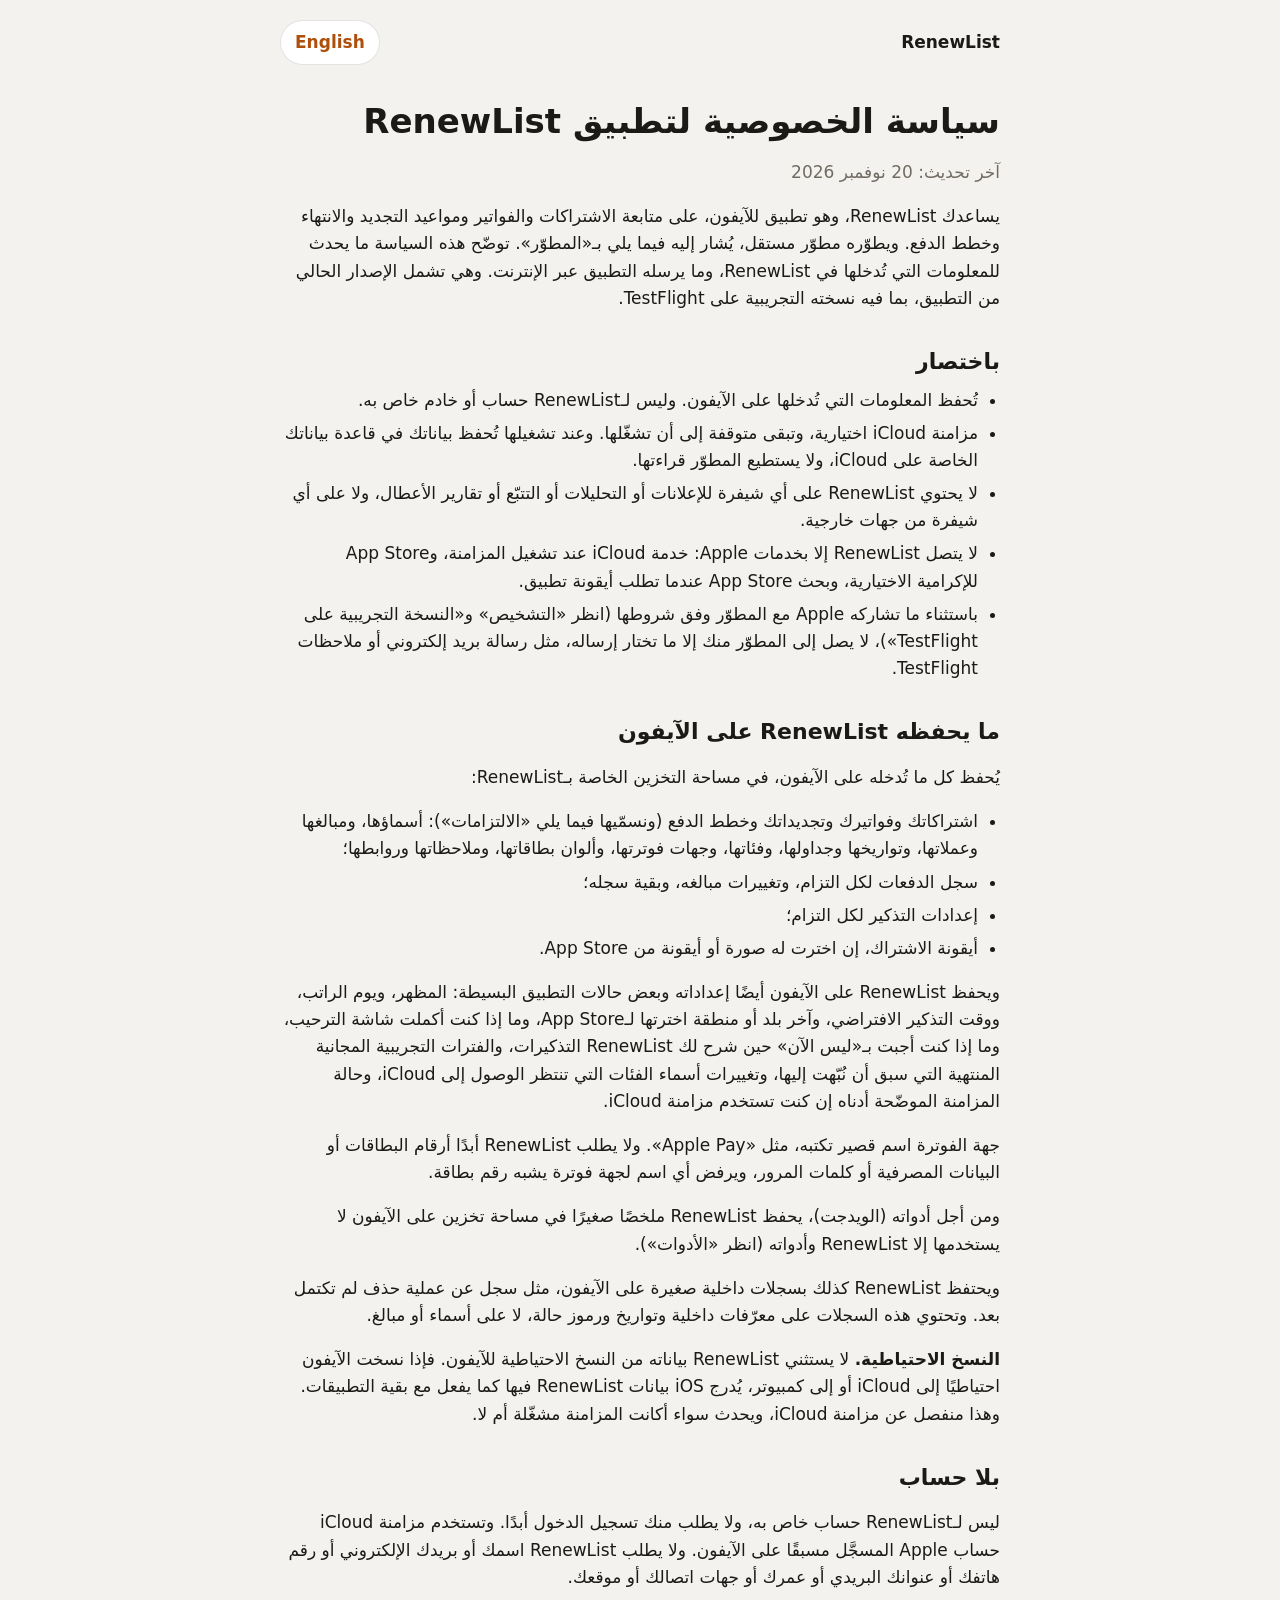
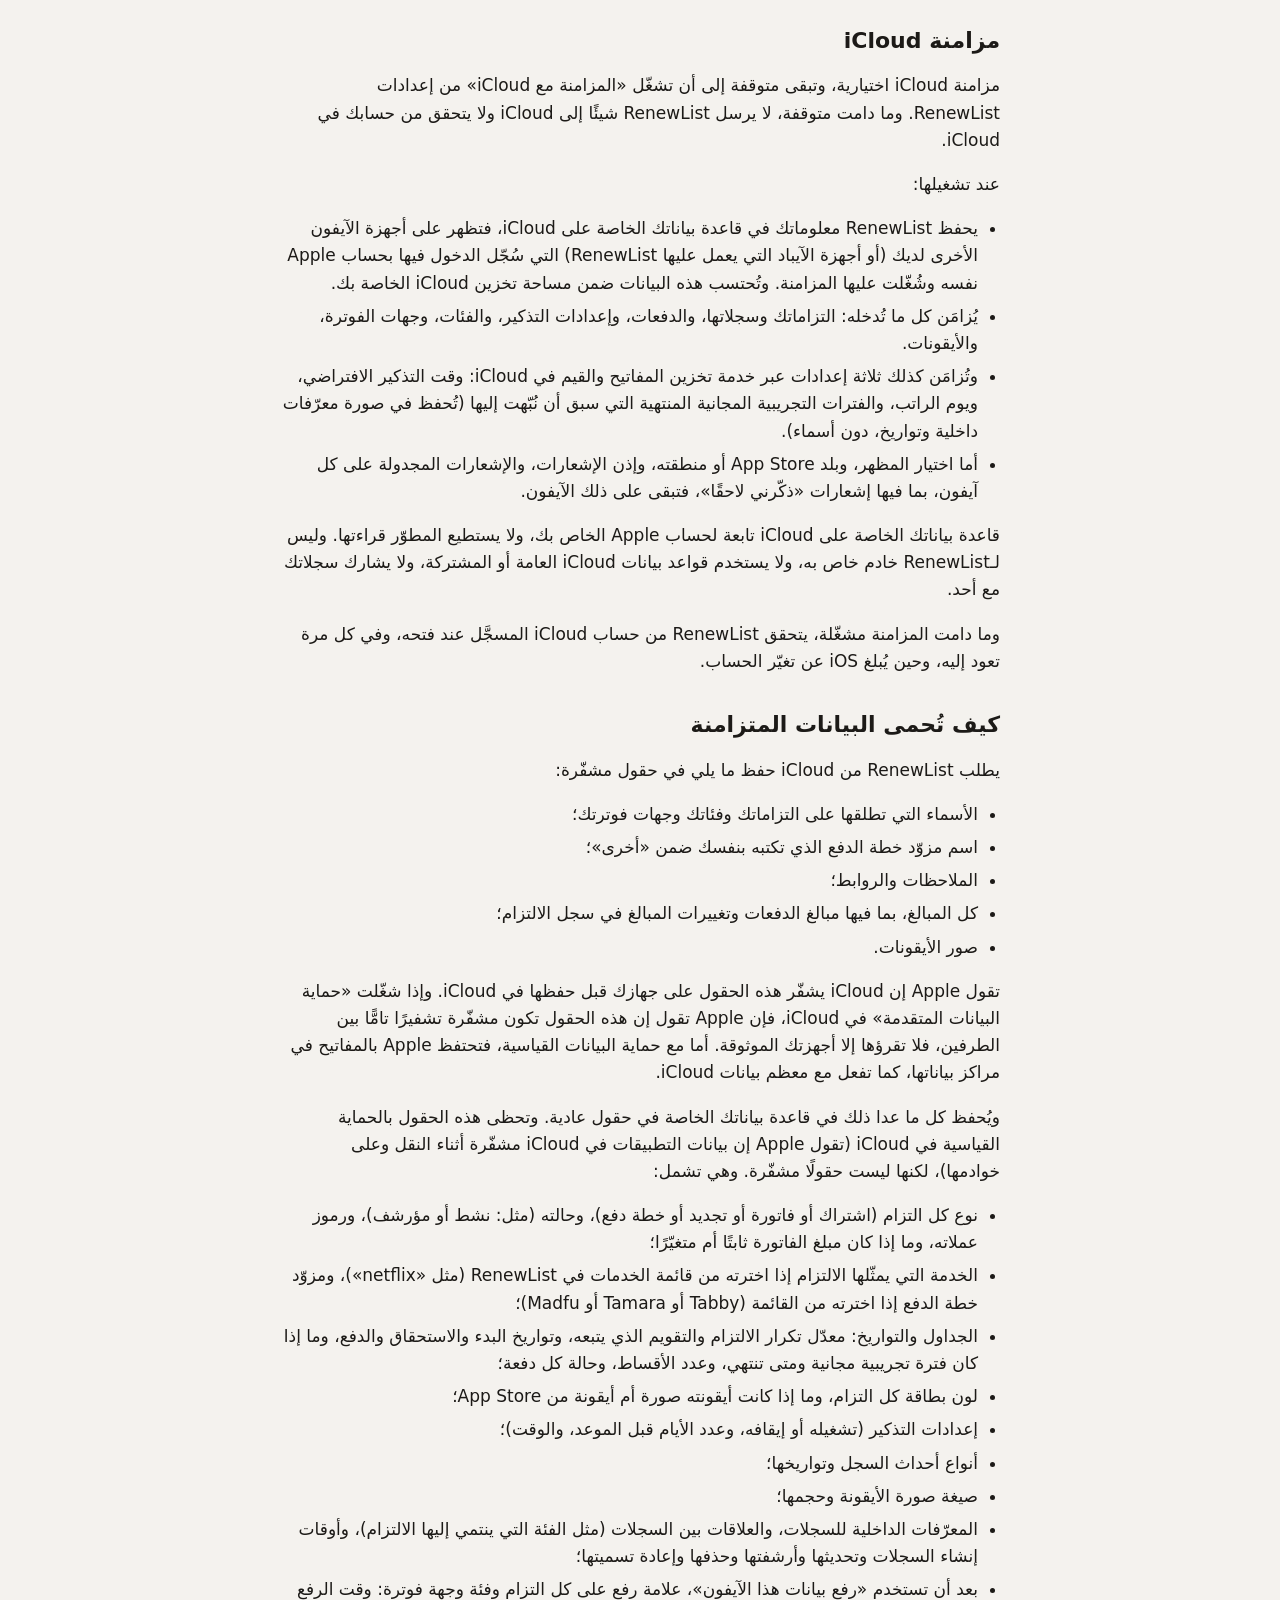
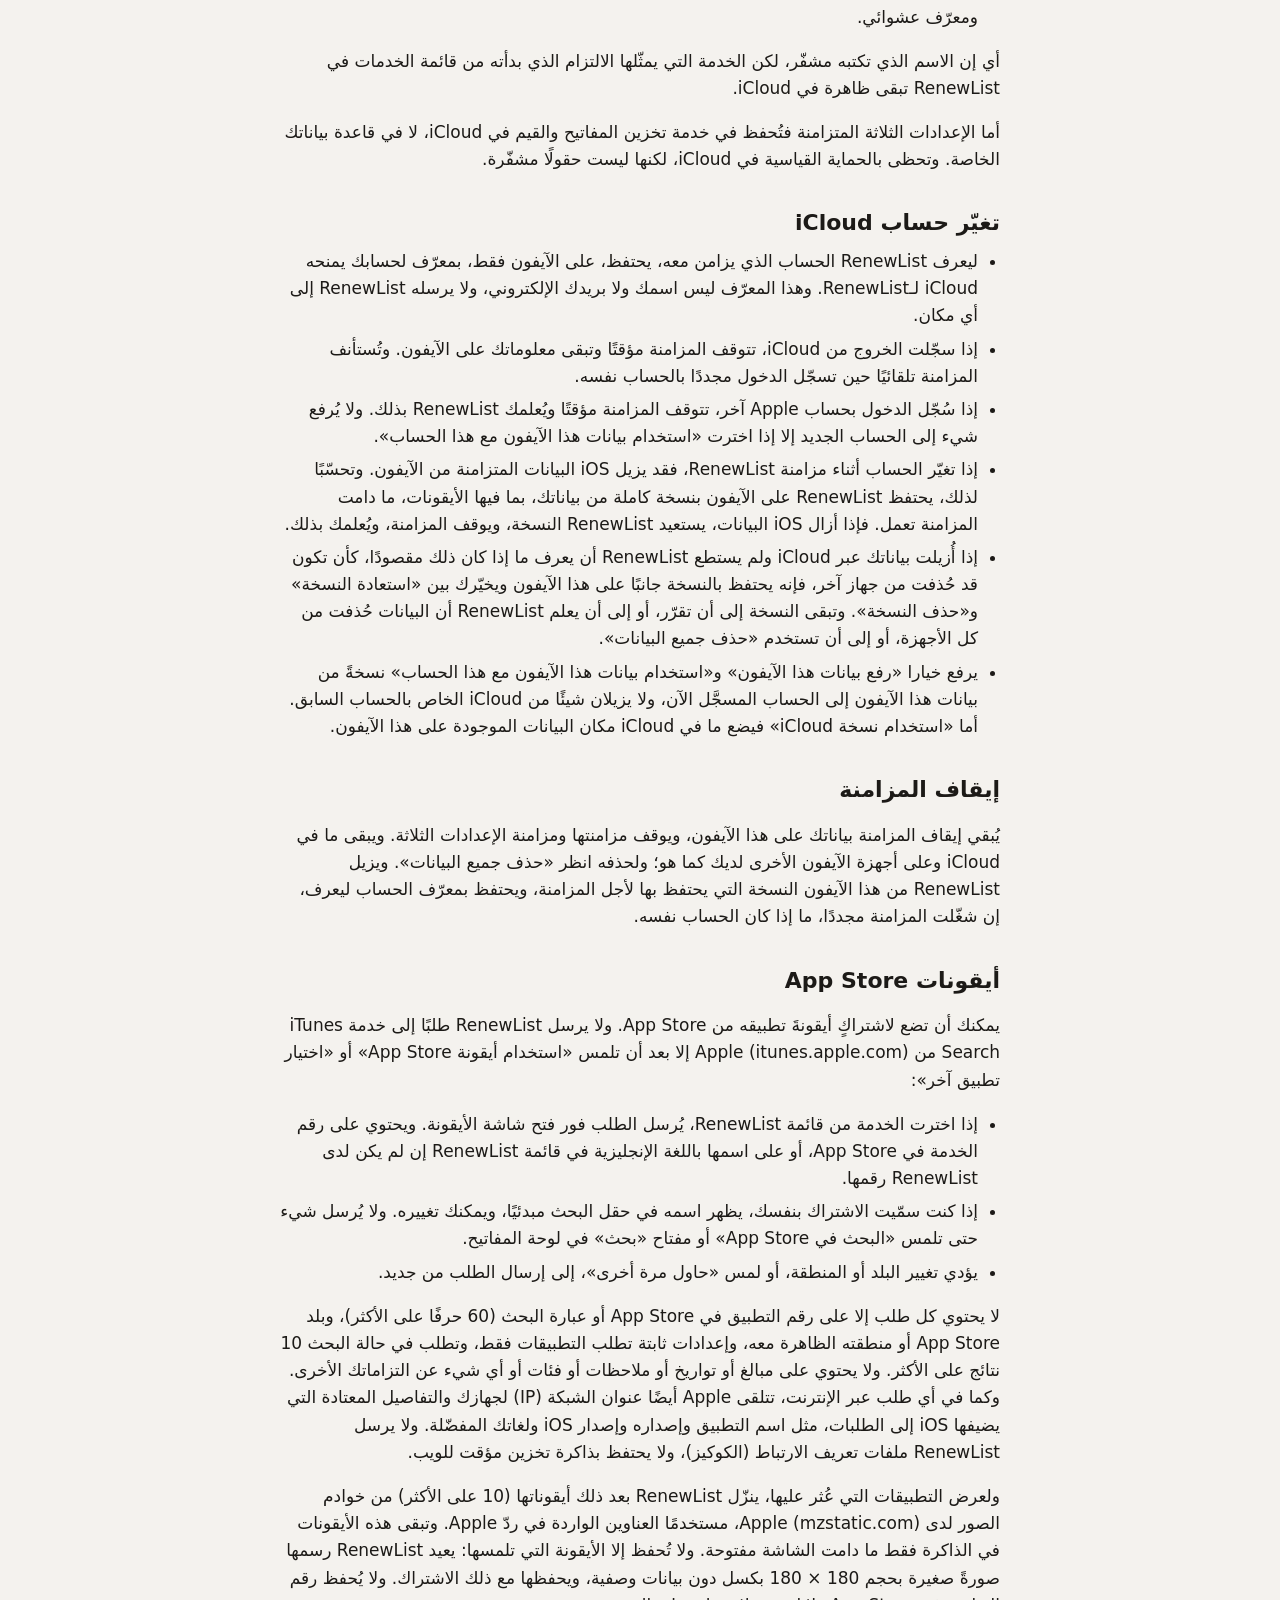
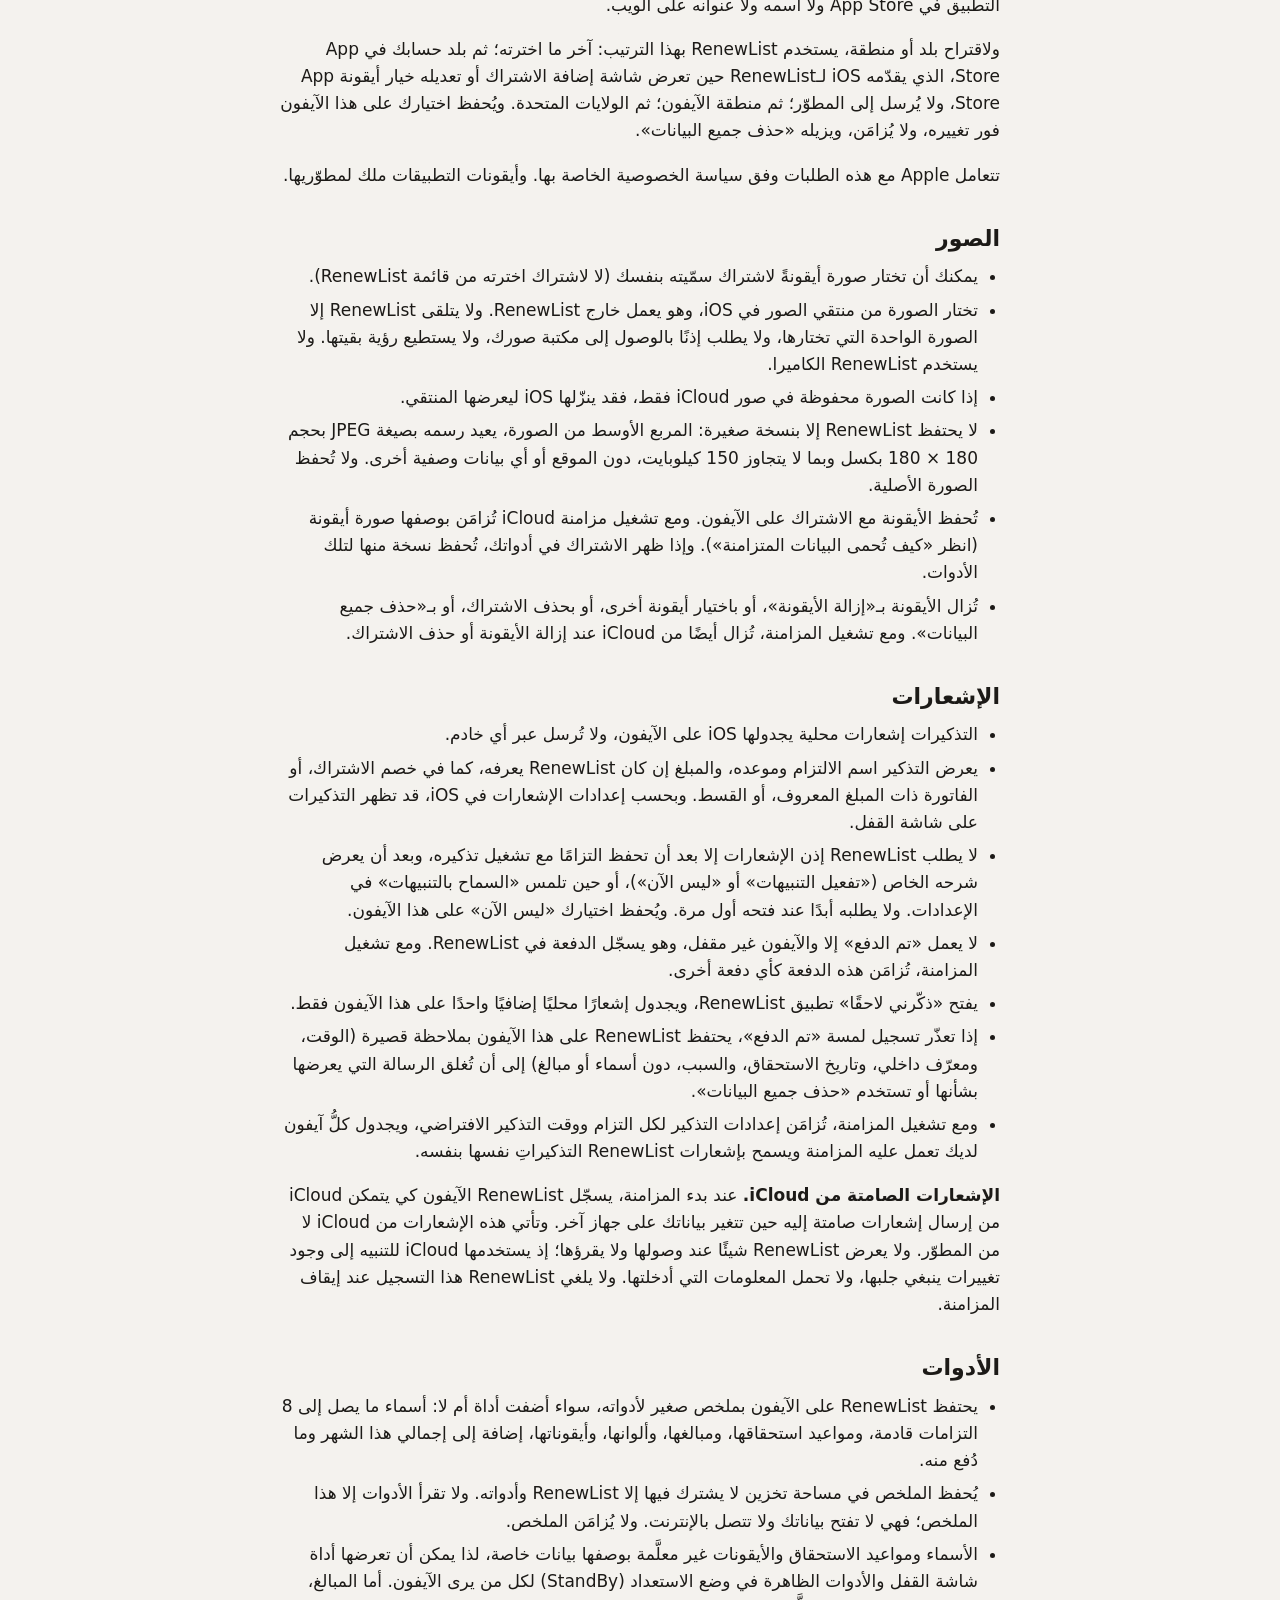
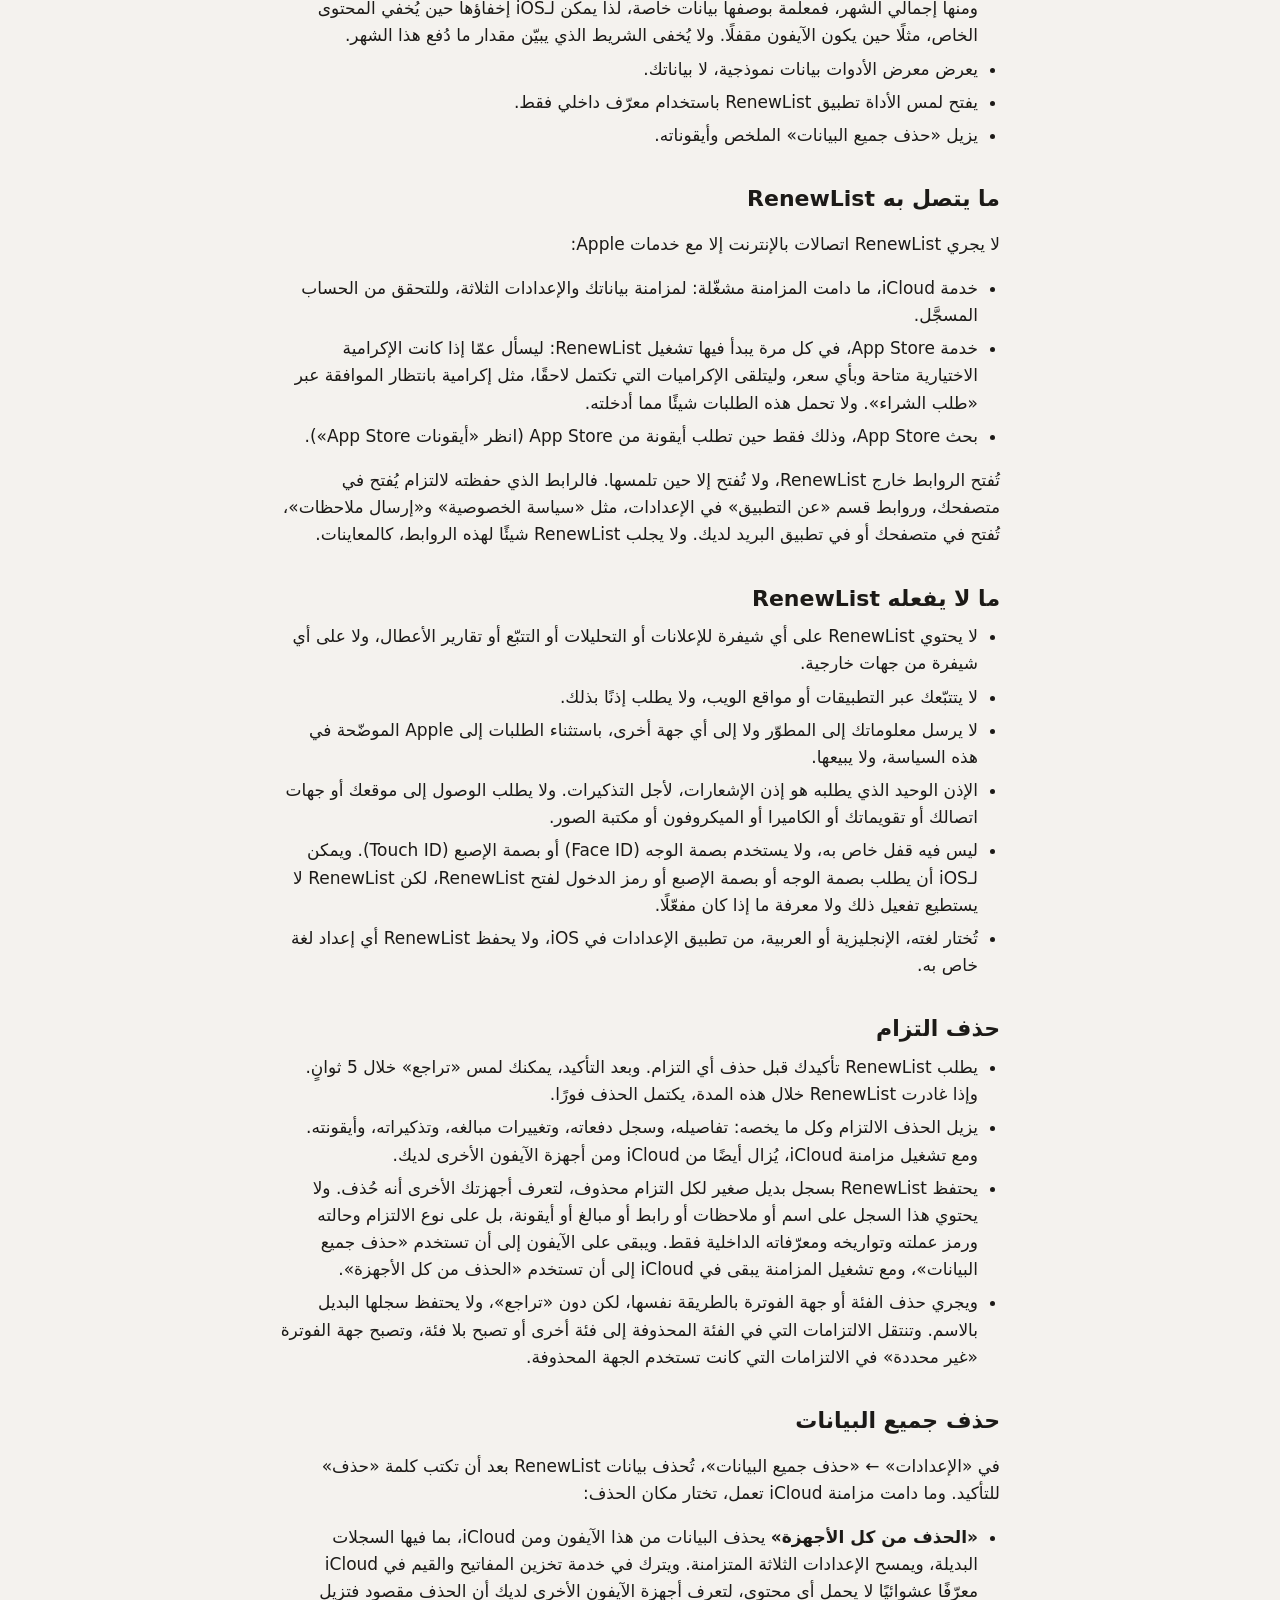
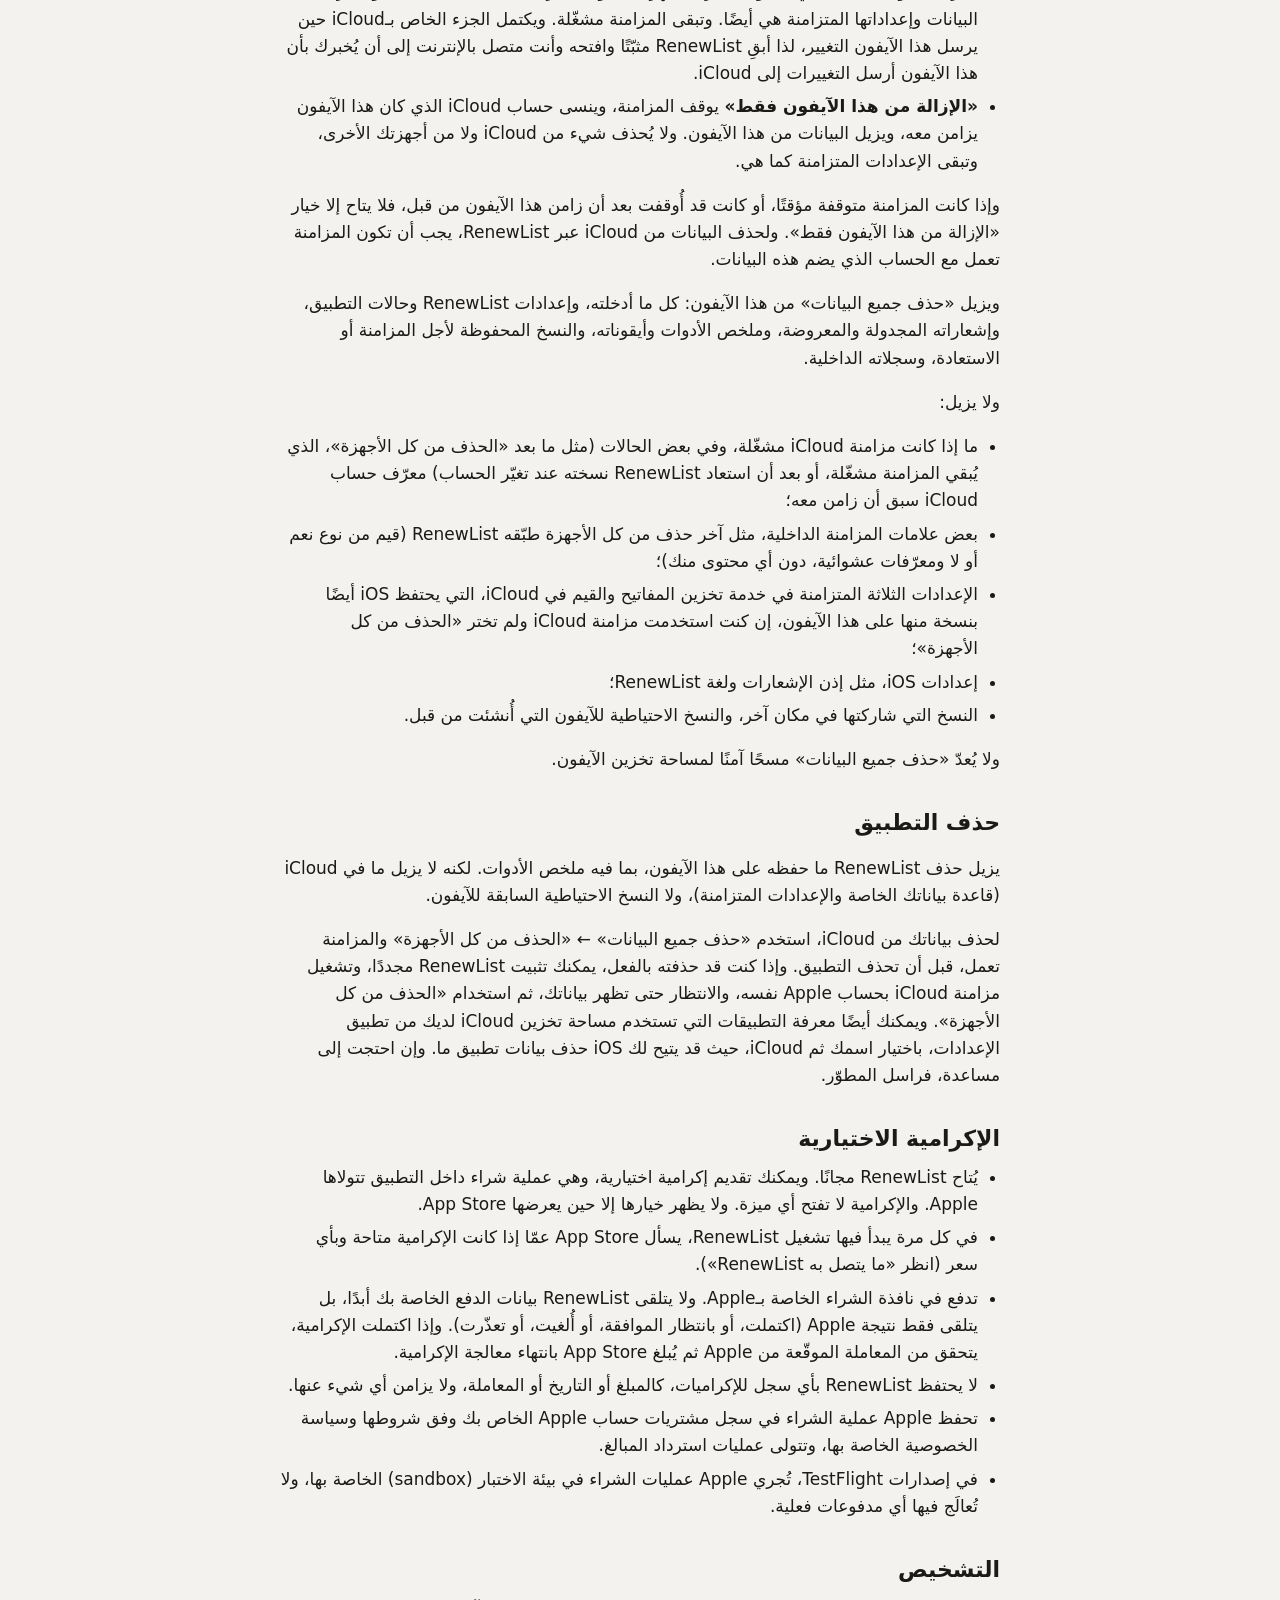
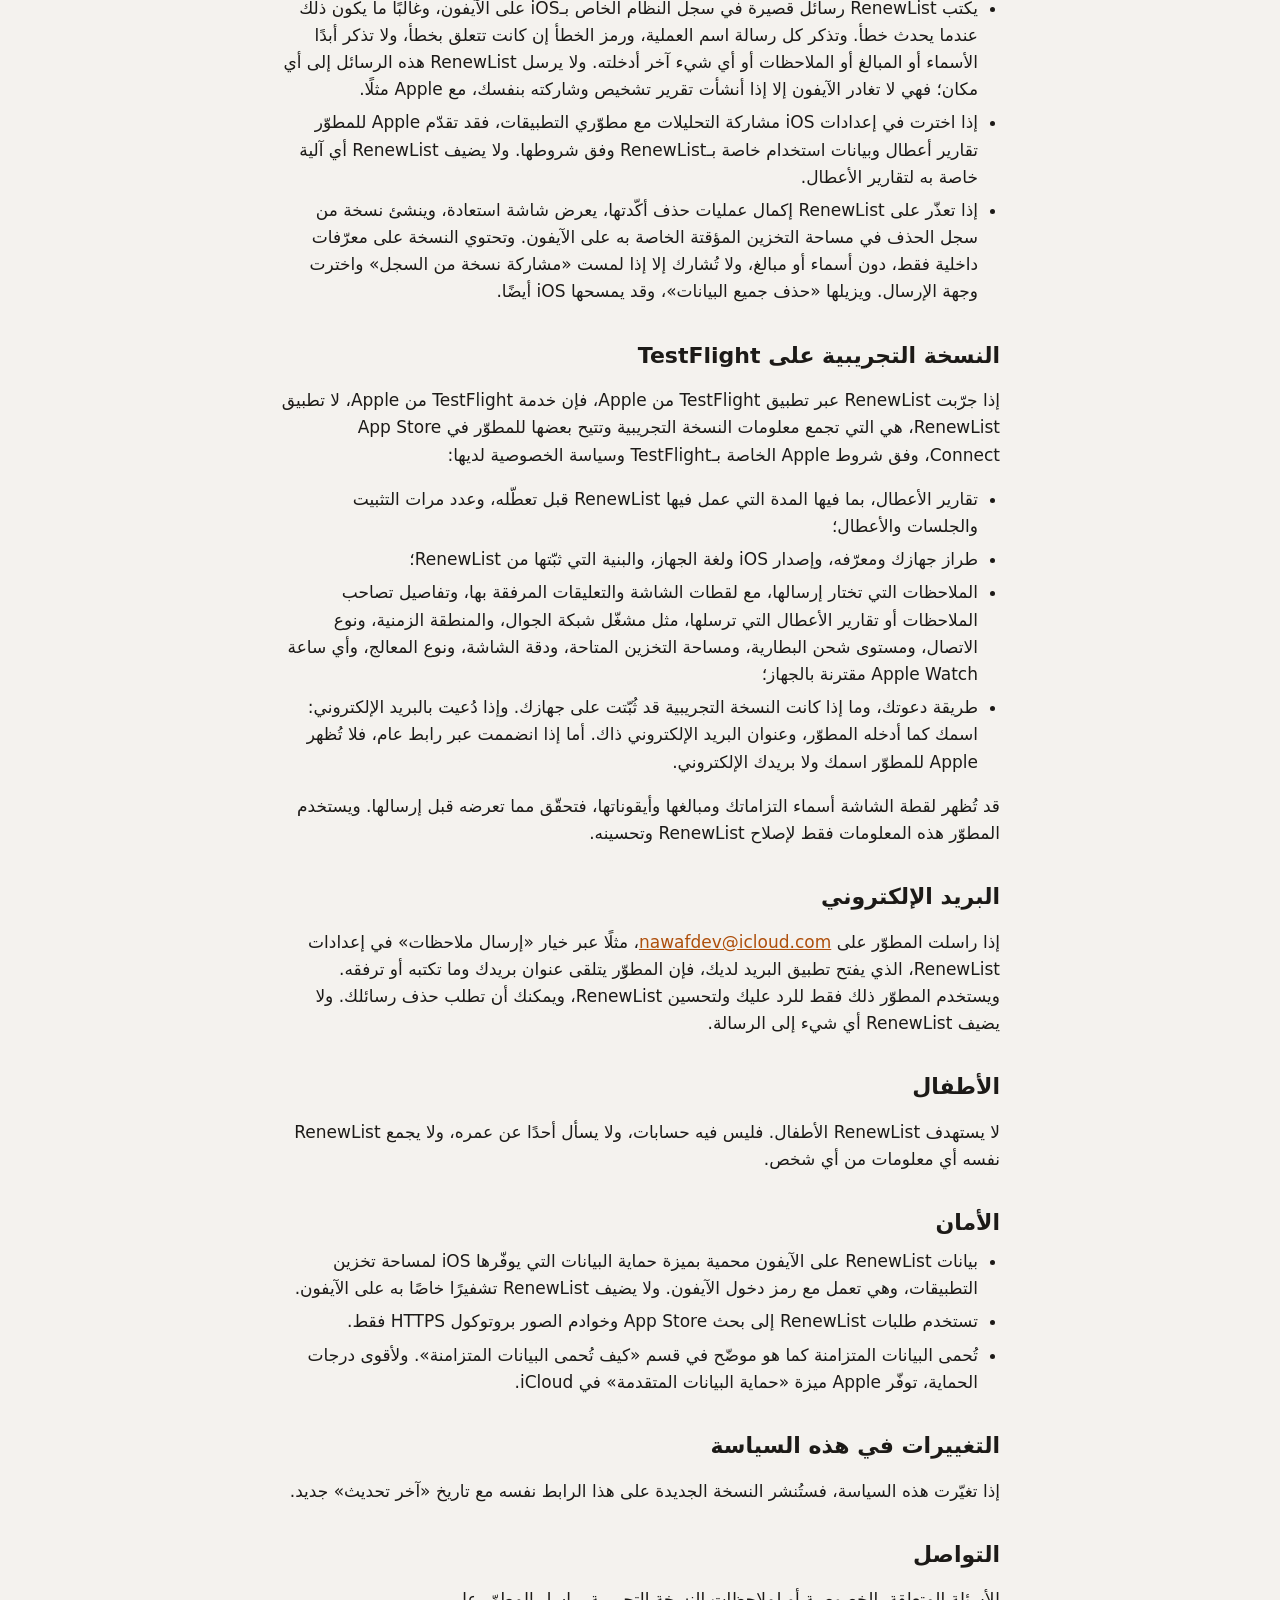
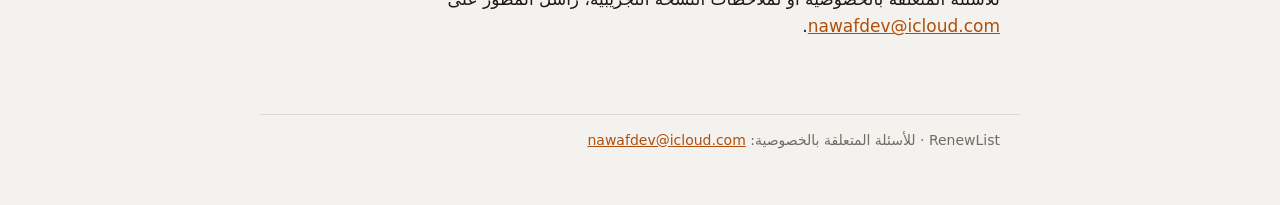
==== ar/index.html @ 2de8e227 "Create index.html" ====
<!doctype html>
<html lang="ar" dir="rtl">
<head>
<meta charset="utf-8">
<meta name="viewport" content="width=device-width, initial-scale=1">
<title>سياسة الخصوصية لتطبيق RenewList</title>
<meta name="description" content="كيف يتعامل RenewList مع المعلومات التي تُدخلها.">
<meta name="referrer" content="no-referrer">
<link rel="stylesheet" href="../style.css">
<link rel="alternate" hreflang="en" href="../">
</head>
<body>
<header><span class="brand">RenewList</span><nav><a href="../" hreflang="en" lang="en">English</a></nav></header>
<main>
<h1>سياسة الخصوصية لتطبيق RenewList</h1>
<p>آخر تحديث: 20 نوفمبر 2026</p>
<p>يساعدك RenewList، وهو تطبيق للآيفون، على متابعة الاشتراكات والفواتير ومواعيد التجديد والانتهاء وخطط الدفع. ويطوّره مطوّر مستقل، يُشار إليه فيما يلي بـ«المطوّر». توضّح هذه السياسة ما يحدث للمعلومات التي تُدخلها في RenewList، وما يرسله التطبيق عبر الإنترنت. وهي تشمل الإصدار الحالي من التطبيق، بما فيه نسخته التجريبية على TestFlight.</p>

<h2>باختصار</h2>
<ul>
<li>تُحفظ المعلومات التي تُدخلها على الآيفون. وليس لـRenewList حساب أو خادم خاص به.</li>
<li>مزامنة iCloud اختيارية، وتبقى متوقفة إلى أن تشغّلها. وعند تشغيلها تُحفظ بياناتك في قاعدة بياناتك الخاصة على iCloud، ولا يستطيع المطوّر قراءتها.</li>
<li>لا يحتوي RenewList على أي شيفرة للإعلانات أو التحليلات أو التتبّع أو تقارير الأعطال، ولا على أي شيفرة من جهات خارجية.</li>
<li>لا يتصل RenewList إلا بخدمات Apple: خدمة iCloud عند تشغيل المزامنة، وApp Store للإكرامية الاختيارية، وبحث App Store عندما تطلب أيقونة تطبيق.</li>
<li>باستثناء ما تشاركه Apple مع المطوّر وفق شروطها (انظر «التشخيص» و«النسخة التجريبية على TestFlight»)، لا يصل إلى المطوّر منك إلا ما تختار إرساله، مثل رسالة بريد إلكتروني أو ملاحظات TestFlight.</li>
</ul>

<h2>ما يحفظه RenewList على الآيفون</h2>
<p>يُحفظ كل ما تُدخله على الآيفون، في مساحة التخزين الخاصة بـRenewList:</p>
<ul>
<li>اشتراكاتك وفواتيرك وتجديداتك وخطط الدفع (ونسمّيها فيما يلي «الالتزامات»): أسماؤها، ومبالغها وعملاتها، وتواريخها وجداولها، وفئاتها، وجهات فوترتها، وألوان بطاقاتها، وملاحظاتها وروابطها؛</li>
<li>سجل الدفعات لكل التزام، وتغييرات مبالغه، وبقية سجله؛</li>
<li>إعدادات التذكير لكل التزام؛</li>
<li>أيقونة الاشتراك، إن اخترت له صورة أو أيقونة من App Store.</li>
</ul>
<p>ويحفظ RenewList على الآيفون أيضًا إعداداته وبعض حالات التطبيق البسيطة: المظهر، ويوم الراتب، ووقت التذكير الافتراضي، وآخر بلد أو منطقة اخترتها لـApp Store، وما إذا كنت أكملت شاشة الترحيب، وما إذا كنت أجبت بـ«ليس الآن» حين شرح لك RenewList التذكيرات، والفترات التجريبية المجانية المنتهية التي سبق أن نُبّهت إليها، وتغييرات أسماء الفئات التي تنتظر الوصول إلى iCloud، وحالة المزامنة الموضّحة أدناه إن كنت تستخدم مزامنة iCloud.</p>
<p>جهة الفوترة اسم قصير تكتبه، مثل «Apple Pay». ولا يطلب RenewList أبدًا أرقام البطاقات أو البيانات المصرفية أو كلمات المرور، ويرفض أي اسم لجهة فوترة يشبه رقم بطاقة.</p>
<p>ومن أجل أدواته (الويدجت)، يحفظ RenewList ملخصًا صغيرًا في مساحة تخزين على الآيفون لا يستخدمها إلا RenewList وأدواته (انظر «الأدوات»).</p>
<p>ويحتفظ RenewList كذلك بسجلات داخلية صغيرة على الآيفون، مثل سجل عن عملية حذف لم تكتمل بعد. وتحتوي هذه السجلات على معرّفات داخلية وتواريخ ورموز حالة، لا على أسماء أو مبالغ.</p>
<p><strong>النسخ الاحتياطية.</strong> لا يستثني RenewList بياناته من النسخ الاحتياطية للآيفون. فإذا نسخت الآيفون احتياطيًا إلى iCloud أو إلى كمبيوتر، يُدرج iOS بيانات RenewList فيها كما يفعل مع بقية التطبيقات. وهذا منفصل عن مزامنة iCloud، ويحدث سواء أكانت المزامنة مشغّلة أم لا.</p>

<h2>بلا حساب</h2>
<p>ليس لـRenewList حساب خاص به، ولا يطلب منك تسجيل الدخول أبدًا. وتستخدم مزامنة iCloud حساب Apple المسجَّل مسبقًا على الآيفون. ولا يطلب RenewList اسمك أو بريدك الإلكتروني أو رقم هاتفك أو عنوانك البريدي أو عمرك أو جهات اتصالك أو موقعك.</p>

<h2>مزامنة iCloud</h2>
<p>مزامنة iCloud اختيارية، وتبقى متوقفة إلى أن تشغّل «المزامنة مع iCloud» من إعدادات RenewList. وما دامت متوقفة، لا يرسل RenewList شيئًا إلى iCloud ولا يتحقق من حسابك في iCloud.</p>
<p>عند تشغيلها:</p>
<ul>
<li>يحفظ RenewList معلوماتك في قاعدة بياناتك الخاصة على iCloud، فتظهر على أجهزة الآيفون الأخرى لديك (أو أجهزة الآيباد التي يعمل عليها RenewList) التي سُجّل الدخول فيها بحساب Apple نفسه وشُغّلت عليها المزامنة. وتُحتسب هذه البيانات ضمن مساحة تخزين iCloud الخاصة بك.</li>
<li>يُزامَن كل ما تُدخله: التزاماتك وسجلاتها، والدفعات، وإعدادات التذكير، والفئات، وجهات الفوترة، والأيقونات.</li>
<li>وتُزامَن كذلك ثلاثة إعدادات عبر خدمة تخزين المفاتيح والقيم في iCloud: وقت التذكير الافتراضي، ويوم الراتب، والفترات التجريبية المجانية المنتهية التي سبق أن نُبّهت إليها (تُحفظ في صورة معرّفات داخلية وتواريخ، دون أسماء).</li>
<li>أما اختيار المظهر، وبلد App Store أو منطقته، وإذن الإشعارات، والإشعارات المجدولة على كل آيفون، بما فيها إشعارات «ذكّرني لاحقًا»، فتبقى على ذلك الآيفون.</li>
</ul>
<p>قاعدة بياناتك الخاصة على iCloud تابعة لحساب Apple الخاص بك، ولا يستطيع المطوّر قراءتها. وليس لـRenewList خادم خاص به، ولا يستخدم قواعد بيانات iCloud العامة أو المشتركة، ولا يشارك سجلاتك مع أحد.</p>
<p>وما دامت المزامنة مشغّلة، يتحقق RenewList من حساب iCloud المسجَّل عند فتحه، وفي كل مرة تعود إليه، وحين يُبلغ iOS عن تغيّر الحساب.</p>

<h2>كيف تُحمى البيانات المتزامنة</h2>
<p>يطلب RenewList من iCloud حفظ ما يلي في حقول مشفّرة:</p>
<ul>
<li>الأسماء التي تطلقها على التزاماتك وفئاتك وجهات فوترتك؛</li>
<li>اسم مزوّد خطة الدفع الذي تكتبه بنفسك ضمن «أخرى»؛</li>
<li>الملاحظات والروابط؛</li>
<li>كل المبالغ، بما فيها مبالغ الدفعات وتغييرات المبالغ في سجل الالتزام؛</li>
<li>صور الأيقونات.</li>
</ul>
<p>تقول Apple إن iCloud يشفّر هذه الحقول على جهازك قبل حفظها في iCloud. وإذا شغّلت «حماية البيانات المتقدمة» في iCloud، فإن Apple تقول إن هذه الحقول تكون مشفّرة تشفيرًا تامًّا بين الطرفين، فلا تقرؤها إلا أجهزتك الموثوقة. أما مع حماية البيانات القياسية، فتحتفظ Apple بالمفاتيح في مراكز بياناتها، كما تفعل مع معظم بيانات iCloud.</p>
<p>ويُحفظ كل ما عدا ذلك في قاعدة بياناتك الخاصة في حقول عادية. وتحظى هذه الحقول بالحماية القياسية في iCloud (تقول Apple إن بيانات التطبيقات في iCloud مشفّرة أثناء النقل وعلى خوادمها)، لكنها ليست حقولًا مشفّرة. وهي تشمل:</p>
<ul>
<li>نوع كل التزام (اشتراك أو فاتورة أو تجديد أو خطة دفع)، وحالته (مثل: نشط أو مؤرشف)، ورموز عملاته، وما إذا كان مبلغ الفاتورة ثابتًا أم متغيّرًا؛</li>
<li>الخدمة التي يمثّلها الالتزام إذا اخترته من قائمة الخدمات في RenewList (مثل «netflix»)، ومزوّد خطة الدفع إذا اخترته من القائمة (Tabby أو Tamara أو Madfu)؛</li>
<li>الجداول والتواريخ: معدّل تكرار الالتزام والتقويم الذي يتبعه، وتواريخ البدء والاستحقاق والدفع، وما إذا كان فترة تجريبية مجانية ومتى تنتهي، وعدد الأقساط، وحالة كل دفعة؛</li>
<li>لون بطاقة كل التزام، وما إذا كانت أيقونته صورة أم أيقونة من App Store؛</li>
<li>إعدادات التذكير (تشغيله أو إيقافه، وعدد الأيام قبل الموعد، والوقت)؛</li>
<li>أنواع أحداث السجل وتواريخها؛</li>
<li>صيغة صورة الأيقونة وحجمها؛</li>
<li>المعرّفات الداخلية للسجلات، والعلاقات بين السجلات (مثل الفئة التي ينتمي إليها الالتزام)، وأوقات إنشاء السجلات وتحديثها وأرشفتها وحذفها وإعادة تسميتها؛</li>
<li>بعد أن تستخدم «رفع بيانات هذا الآيفون»، علامة رفع على كل التزام وفئة وجهة فوترة: وقت الرفع ومعرّف عشوائي.</li>
</ul>
<p>أي إن الاسم الذي تكتبه مشفّر، لكن الخدمة التي يمثّلها الالتزام الذي بدأته من قائمة الخدمات في RenewList تبقى ظاهرة في iCloud.</p>
<p>أما الإعدادات الثلاثة المتزامنة فتُحفظ في خدمة تخزين المفاتيح والقيم في iCloud، لا في قاعدة بياناتك الخاصة. وتحظى بالحماية القياسية في iCloud، لكنها ليست حقولًا مشفّرة.</p>

<h2>تغيّر حساب iCloud</h2>
<ul>
<li>ليعرف RenewList الحساب الذي يزامن معه، يحتفظ، على الآيفون فقط، بمعرّف لحسابك يمنحه iCloud لـRenewList. وهذا المعرّف ليس اسمك ولا بريدك الإلكتروني، ولا يرسله RenewList إلى أي مكان.</li>
<li>إذا سجّلت الخروج من iCloud، تتوقف المزامنة مؤقتًا وتبقى معلوماتك على الآيفون. وتُستأنف المزامنة تلقائيًا حين تسجّل الدخول مجددًا بالحساب نفسه.</li>
<li>إذا سُجّل الدخول بحساب Apple آخر، تتوقف المزامنة مؤقتًا ويُعلمك RenewList بذلك. ولا يُرفع شيء إلى الحساب الجديد إلا إذا اخترت «استخدام بيانات هذا الآيفون مع هذا الحساب».</li>
<li>إذا تغيّر الحساب أثناء مزامنة RenewList، فقد يزيل iOS البيانات المتزامنة من الآيفون. وتحسّبًا لذلك، يحتفظ RenewList على الآيفون بنسخة كاملة من بياناتك، بما فيها الأيقونات، ما دامت المزامنة تعمل. فإذا أزال iOS البيانات، يستعيد RenewList النسخة، ويوقف المزامنة، ويُعلمك بذلك.</li>
<li>إذا أُزيلت بياناتك عبر iCloud ولم يستطع RenewList أن يعرف ما إذا كان ذلك مقصودًا، كأن تكون قد حُذفت من جهاز آخر، فإنه يحتفظ بالنسخة جانبًا على هذا الآيفون ويخيّرك بين «استعادة النسخة» و«حذف النسخة». وتبقى النسخة إلى أن تقرّر، أو إلى أن يعلم RenewList أن البيانات حُذفت من كل الأجهزة، أو إلى أن تستخدم «حذف جميع البيانات».</li>
<li>يرفع خيارا «رفع بيانات هذا الآيفون» و«استخدام بيانات هذا الآيفون مع هذا الحساب» نسخةً من بيانات هذا الآيفون إلى الحساب المسجَّل الآن، ولا يزيلان شيئًا من iCloud الخاص بالحساب السابق. أما «استخدام نسخة iCloud» فيضع ما في iCloud مكان البيانات الموجودة على هذا الآيفون.</li>
</ul>

<h2>إيقاف المزامنة</h2>
<p>يُبقي إيقاف المزامنة بياناتك على هذا الآيفون، ويوقف مزامنتها ومزامنة الإعدادات الثلاثة. ويبقى ما في iCloud وعلى أجهزة الآيفون الأخرى لديك كما هو؛ ولحذفه انظر «حذف جميع البيانات». ويزيل RenewList من هذا الآيفون النسخة التي يحتفظ بها لأجل المزامنة، ويحتفظ بمعرّف الحساب ليعرف، إن شغّلت المزامنة مجددًا، ما إذا كان الحساب نفسه.</p>

<h2>أيقونات App Store</h2>
<p>يمكنك أن تضع لاشتراكٍ أيقونةَ تطبيقه من App Store. ولا يرسل RenewList طلبًا إلى خدمة iTunes Search من Apple (itunes.apple.com) إلا بعد أن تلمس «استخدام أيقونة App Store» أو «اختيار تطبيق آخر»:</p>
<ul>
<li>إذا اخترت الخدمة من قائمة RenewList، يُرسل الطلب فور فتح شاشة الأيقونة. ويحتوي على رقم الخدمة في App Store، أو على اسمها باللغة الإنجليزية في قائمة RenewList إن لم يكن لدى RenewList رقمها.</li>
<li>إذا كنت سمّيت الاشتراك بنفسك، يظهر اسمه في حقل البحث مبدئيًا، ويمكنك تغييره. ولا يُرسل شيء حتى تلمس «البحث في App Store» أو مفتاح «بحث» في لوحة المفاتيح.</li>
<li>يؤدي تغيير البلد أو المنطقة، أو لمس «حاول مرة أخرى»، إلى إرسال الطلب من جديد.</li>
</ul>
<p>لا يحتوي كل طلب إلا على رقم التطبيق في App Store أو عبارة البحث (60 حرفًا على الأكثر)، وبلد App Store أو منطقته الظاهرة معه، وإعدادات ثابتة تطلب التطبيقات فقط، وتطلب في حالة البحث 10 نتائج على الأكثر. ولا يحتوي على مبالغ أو تواريخ أو ملاحظات أو فئات أو أي شيء عن التزاماتك الأخرى. وكما في أي طلب عبر الإنترنت، تتلقى Apple أيضًا عنوان الشبكة (IP) لجهازك والتفاصيل المعتادة التي يضيفها iOS إلى الطلبات، مثل اسم التطبيق وإصداره وإصدار iOS ولغاتك المفضّلة. ولا يرسل RenewList ملفات تعريف الارتباط (الكوكيز)، ولا يحتفظ بذاكرة تخزين مؤقت للويب.</p>
<p>ولعرض التطبيقات التي عُثر عليها، ينزّل RenewList بعد ذلك أيقوناتها (10 على الأكثر) من خوادم الصور لدى Apple (mzstatic.com)، مستخدمًا العناوين الواردة في ردّ Apple. وتبقى هذه الأيقونات في الذاكرة فقط ما دامت الشاشة مفتوحة. ولا تُحفظ إلا الأيقونة التي تلمسها: يعيد RenewList رسمها صورةً صغيرة بحجم 180 × 180 بكسل دون بيانات وصفية، ويحفظها مع ذلك الاشتراك. ولا يُحفظ رقم التطبيق في App Store ولا اسمه ولا عنوانه على الويب.</p>
<p>ولاقتراح بلد أو منطقة، يستخدم RenewList بهذا الترتيب: آخر ما اخترته؛ ثم بلد حسابك في App Store، الذي يقدّمه iOS لـRenewList حين تعرض شاشة إضافة الاشتراك أو تعديله خيار أيقونة App Store، ولا يُرسل إلى المطوّر؛ ثم منطقة الآيفون؛ ثم الولايات المتحدة. ويُحفظ اختيارك على هذا الآيفون فور تغييره، ولا يُزامَن، ويزيله «حذف جميع البيانات».</p>
<p>تتعامل Apple مع هذه الطلبات وفق سياسة الخصوصية الخاصة بها. وأيقونات التطبيقات ملك لمطوّريها.</p>

<h2>الصور</h2>
<ul>
<li>يمكنك أن تختار صورة أيقونةً لاشتراك سمّيته بنفسك (لا لاشتراك اخترته من قائمة RenewList).</li>
<li>تختار الصورة من منتقي الصور في iOS، وهو يعمل خارج RenewList. ولا يتلقى RenewList إلا الصورة الواحدة التي تختارها، ولا يطلب إذنًا بالوصول إلى مكتبة صورك، ولا يستطيع رؤية بقيتها. ولا يستخدم RenewList الكاميرا.</li>
<li>إذا كانت الصورة محفوظة في صور iCloud فقط، فقد ينزّلها iOS ليعرضها المنتقي.</li>
<li>لا يحتفظ RenewList إلا بنسخة صغيرة: المربع الأوسط من الصورة، يعيد رسمه بصيغة JPEG بحجم 180 × 180 بكسل وبما لا يتجاوز 150 كيلوبايت، دون الموقع أو أي بيانات وصفية أخرى. ولا تُحفظ الصورة الأصلية.</li>
<li>تُحفظ الأيقونة مع الاشتراك على الآيفون. ومع تشغيل مزامنة iCloud تُزامَن بوصفها صورة أيقونة (انظر «كيف تُحمى البيانات المتزامنة»). وإذا ظهر الاشتراك في أدواتك، تُحفظ نسخة منها لتلك الأدوات.</li>
<li>تُزال الأيقونة بـ«إزالة الأيقونة»، أو باختيار أيقونة أخرى، أو بحذف الاشتراك، أو بـ«حذف جميع البيانات». ومع تشغيل المزامنة، تُزال أيضًا من iCloud عند إزالة الأيقونة أو حذف الاشتراك.</li>
</ul>

<h2>الإشعارات</h2>
<ul>
<li>التذكيرات إشعارات محلية يجدولها iOS على الآيفون، ولا تُرسل عبر أي خادم.</li>
<li>يعرض التذكير اسم الالتزام وموعده، والمبلغ إن كان RenewList يعرفه، كما في خصم الاشتراك، أو الفاتورة ذات المبلغ المعروف، أو القسط. وبحسب إعدادات الإشعارات في iOS، قد تظهر التذكيرات على شاشة القفل.</li>
<li>لا يطلب RenewList إذن الإشعارات إلا بعد أن تحفظ التزامًا مع تشغيل تذكيره، وبعد أن يعرض شرحه الخاص («تفعيل التنبيهات» أو «ليس الآن»)، أو حين تلمس «السماح بالتنبيهات» في الإعدادات. ولا يطلبه أبدًا عند فتحه أول مرة. ويُحفظ اختيارك «ليس الآن» على هذا الآيفون.</li>
<li>لا يعمل «تم الدفع» إلا والآيفون غير مقفل، وهو يسجّل الدفعة في RenewList. ومع تشغيل المزامنة، تُزامَن هذه الدفعة كأي دفعة أخرى.</li>
<li>يفتح «ذكّرني لاحقًا» تطبيق RenewList، ويجدول إشعارًا محليًا إضافيًا واحدًا على هذا الآيفون فقط.</li>
<li>إذا تعذّر تسجيل لمسة «تم الدفع»، يحتفظ RenewList على هذا الآيفون بملاحظة قصيرة (الوقت، ومعرّف داخلي، وتاريخ الاستحقاق، والسبب، دون أسماء أو مبالغ) إلى أن تُغلق الرسالة التي يعرضها بشأنها أو تستخدم «حذف جميع البيانات».</li>
<li>ومع تشغيل المزامنة، تُزامَن إعدادات التذكير لكل التزام ووقت التذكير الافتراضي، ويجدول كلُّ آيفون لديك تعمل عليه المزامنة ويسمح بإشعارات RenewList التذكيراتِ نفسها بنفسه.</li>
</ul>
<p><strong>الإشعارات الصامتة من iCloud.</strong> عند بدء المزامنة، يسجّل RenewList الآيفون كي يتمكن iCloud من إرسال إشعارات صامتة إليه حين تتغير بياناتك على جهاز آخر. وتأتي هذه الإشعارات من iCloud لا من المطوّر. ولا يعرض RenewList شيئًا عند وصولها ولا يقرؤها؛ إذ يستخدمها iCloud للتنبيه إلى وجود تغييرات ينبغي جلبها، ولا تحمل المعلومات التي أدخلتها. ولا يلغي RenewList هذا التسجيل عند إيقاف المزامنة.</p>

<h2>الأدوات</h2>
<ul>
<li>يحتفظ RenewList على الآيفون بملخص صغير لأدواته، سواء أضفت أداة أم لا: أسماء ما يصل إلى 8 التزامات قادمة، ومواعيد استحقاقها، ومبالغها، وألوانها، وأيقوناتها، إضافة إلى إجمالي هذا الشهر وما دُفع منه.</li>
<li>يُحفظ الملخص في مساحة تخزين لا يشترك فيها إلا RenewList وأدواته. ولا تقرأ الأدوات إلا هذا الملخص؛ فهي لا تفتح بياناتك ولا تتصل بالإنترنت. ولا يُزامَن الملخص.</li>
<li>الأسماء ومواعيد الاستحقاق والأيقونات غير معلَّمة بوصفها بيانات خاصة، لذا يمكن أن تعرضها أداة شاشة القفل والأدوات الظاهرة في وضع الاستعداد (StandBy) لكل من يرى الآيفون. أما المبالغ، ومنها إجمالي الشهر، فمعلَّمة بوصفها بيانات خاصة، لذا يمكن لـiOS إخفاؤها حين يُخفي المحتوى الخاص، مثلًا حين يكون الآيفون مقفلًا. ولا يُخفى الشريط الذي يبيّن مقدار ما دُفع هذا الشهر.</li>
<li>يعرض معرض الأدوات بيانات نموذجية، لا بياناتك.</li>
<li>يفتح لمس الأداة تطبيق RenewList باستخدام معرّف داخلي فقط.</li>
<li>يزيل «حذف جميع البيانات» الملخص وأيقوناته.</li>
</ul>

<h2>ما يتصل به RenewList</h2>
<p>لا يجري RenewList اتصالات بالإنترنت إلا مع خدمات Apple:</p>
<ul>
<li>خدمة iCloud، ما دامت المزامنة مشغّلة: لمزامنة بياناتك والإعدادات الثلاثة، وللتحقق من الحساب المسجَّل.</li>
<li>خدمة App Store، في كل مرة يبدأ فيها تشغيل RenewList: ليسأل عمّا إذا كانت الإكرامية الاختيارية متاحة وبأي سعر، وليتلقى الإكراميات التي تكتمل لاحقًا، مثل إكرامية بانتظار الموافقة عبر «طلب الشراء». ولا تحمل هذه الطلبات شيئًا مما أدخلته.</li>
<li>بحث App Store، وذلك فقط حين تطلب أيقونة من App Store (انظر «أيقونات App Store»).</li>
</ul>
<p>تُفتح الروابط خارج RenewList، ولا تُفتح إلا حين تلمسها. فالرابط الذي حفظته لالتزام يُفتح في متصفحك، وروابط قسم «عن التطبيق» في الإعدادات، مثل «سياسة الخصوصية» و«إرسال ملاحظات»، تُفتح في متصفحك أو في تطبيق البريد لديك. ولا يجلب RenewList شيئًا لهذه الروابط، كالمعاينات.</p>

<h2>ما لا يفعله RenewList</h2>
<ul>
<li>لا يحتوي RenewList على أي شيفرة للإعلانات أو التحليلات أو التتبّع أو تقارير الأعطال، ولا على أي شيفرة من جهات خارجية.</li>
<li>لا يتتبّعك عبر التطبيقات أو مواقع الويب، ولا يطلب إذنًا بذلك.</li>
<li>لا يرسل معلوماتك إلى المطوّر ولا إلى أي جهة أخرى، باستثناء الطلبات إلى Apple الموضّحة في هذه السياسة، ولا يبيعها.</li>
<li>الإذن الوحيد الذي يطلبه هو إذن الإشعارات، لأجل التذكيرات. ولا يطلب الوصول إلى موقعك أو جهات اتصالك أو تقويماتك أو الكاميرا أو الميكروفون أو مكتبة الصور.</li>
<li>ليس فيه قفل خاص به، ولا يستخدم بصمة الوجه (Face ID) أو بصمة الإصبع (Touch ID). ويمكن لـiOS أن يطلب بصمة الوجه أو بصمة الإصبع أو رمز الدخول لفتح RenewList، لكن RenewList لا يستطيع تفعيل ذلك ولا معرفة ما إذا كان مفعّلًا.</li>
<li>تُختار لغته، الإنجليزية أو العربية، من تطبيق الإعدادات في iOS، ولا يحفظ RenewList أي إعداد لغة خاص به.</li>
</ul>

<h2>حذف التزام</h2>
<ul>
<li>يطلب RenewList تأكيدك قبل حذف أي التزام. وبعد التأكيد، يمكنك لمس «تراجع» خلال 5 ثوانٍ. وإذا غادرت RenewList خلال هذه المدة، يكتمل الحذف فورًا.</li>
<li>يزيل الحذف الالتزام وكل ما يخصه: تفاصيله، وسجل دفعاته، وتغييرات مبالغه، وتذكيراته، وأيقونته. ومع تشغيل مزامنة iCloud، يُزال أيضًا من iCloud ومن أجهزة الآيفون الأخرى لديك.</li>
<li>يحتفظ RenewList بسجل بديل صغير لكل التزام محذوف، لتعرف أجهزتك الأخرى أنه حُذف. ولا يحتوي هذا السجل على اسم أو ملاحظات أو رابط أو مبالغ أو أيقونة، بل على نوع الالتزام وحالته ورمز عملته وتواريخه ومعرّفاته الداخلية فقط. ويبقى على الآيفون إلى أن تستخدم «حذف جميع البيانات»، ومع تشغيل المزامنة يبقى في iCloud إلى أن تستخدم «الحذف من كل الأجهزة».</li>
<li>ويجري حذف الفئة أو جهة الفوترة بالطريقة نفسها، لكن دون «تراجع»، ولا يحتفظ سجلها البديل بالاسم. وتنتقل الالتزامات التي في الفئة المحذوفة إلى فئة أخرى أو تصبح بلا فئة، وتصبح جهة الفوترة «غير محددة» في الالتزامات التي كانت تستخدم الجهة المحذوفة.</li>
</ul>

<h2>حذف جميع البيانات</h2>
<p>في «الإعدادات» ← «حذف جميع البيانات»، تُحذف بيانات RenewList بعد أن تكتب كلمة «حذف» للتأكيد. وما دامت مزامنة iCloud تعمل، تختار مكان الحذف:</p>
<ul>
<li><strong>«الحذف من كل الأجهزة»</strong> يحذف البيانات من هذا الآيفون ومن iCloud، بما فيها السجلات البديلة، ويمسح الإعدادات الثلاثة المتزامنة. ويترك في خدمة تخزين المفاتيح والقيم في iCloud معرّفًا عشوائيًا لا يحمل أي محتوى، لتعرف أجهزة الآيفون الأخرى لديك أن الحذف مقصود فتزيل البيانات وإعداداتها المتزامنة هي أيضًا. وتبقى المزامنة مشغّلة. ويكتمل الجزء الخاص بـiCloud حين يرسل هذا الآيفون التغيير، لذا أبقِ RenewList مثبّتًا وافتحه وأنت متصل بالإنترنت إلى أن يُخبرك بأن هذا الآيفون أرسل التغييرات إلى iCloud.</li>
<li><strong>«الإزالة من هذا الآيفون فقط»</strong> يوقف المزامنة، وينسى حساب iCloud الذي كان هذا الآيفون يزامن معه، ويزيل البيانات من هذا الآيفون. ولا يُحذف شيء من iCloud ولا من أجهزتك الأخرى، وتبقى الإعدادات المتزامنة كما هي.</li>
</ul>
<p>وإذا كانت المزامنة متوقفة مؤقتًا، أو كانت قد أُوقفت بعد أن زامن هذا الآيفون من قبل، فلا يتاح إلا خيار «الإزالة من هذا الآيفون فقط». ولحذف البيانات من iCloud عبر RenewList، يجب أن تكون المزامنة تعمل مع الحساب الذي يضم هذه البيانات.</p>
<p>ويزيل «حذف جميع البيانات» من هذا الآيفون: كل ما أدخلته، وإعدادات RenewList وحالات التطبيق، وإشعاراته المجدولة والمعروضة، وملخص الأدوات وأيقوناته، والنسخ المحفوظة لأجل المزامنة أو الاستعادة، وسجلاته الداخلية.</p>
<p>ولا يزيل:</p>
<ul>
<li>ما إذا كانت مزامنة iCloud مشغّلة، وفي بعض الحالات (مثل ما بعد «الحذف من كل الأجهزة»، الذي يُبقي المزامنة مشغّلة، أو بعد أن استعاد RenewList نسخته عند تغيّر الحساب) معرّف حساب iCloud سبق أن زامن معه؛</li>
<li>بعض علامات المزامنة الداخلية، مثل آخر حذف من كل الأجهزة طبّقه RenewList (قيم من نوع نعم أو لا ومعرّفات عشوائية، دون أي محتوى منك)؛</li>
<li>الإعدادات الثلاثة المتزامنة في خدمة تخزين المفاتيح والقيم في iCloud، التي يحتفظ iOS أيضًا بنسخة منها على هذا الآيفون، إن كنت استخدمت مزامنة iCloud ولم تختر «الحذف من كل الأجهزة»؛</li>
<li>إعدادات iOS، مثل إذن الإشعارات ولغة RenewList؛</li>
<li>النسخ التي شاركتها في مكان آخر، والنسخ الاحتياطية للآيفون التي أُنشئت من قبل.</li>
</ul>
<p>ولا يُعدّ «حذف جميع البيانات» مسحًا آمنًا لمساحة تخزين الآيفون.</p>

<h2>حذف التطبيق</h2>
<p>يزيل حذف RenewList ما حفظه على هذا الآيفون، بما فيه ملخص الأدوات. لكنه لا يزيل ما في iCloud (قاعدة بياناتك الخاصة والإعدادات المتزامنة)، ولا النسخ الاحتياطية السابقة للآيفون.</p>
<p>لحذف بياناتك من iCloud، استخدم «حذف جميع البيانات» ← «الحذف من كل الأجهزة» والمزامنة تعمل، قبل أن تحذف التطبيق. وإذا كنت قد حذفته بالفعل، يمكنك تثبيت RenewList مجددًا، وتشغيل مزامنة iCloud بحساب Apple نفسه، والانتظار حتى تظهر بياناتك، ثم استخدام «الحذف من كل الأجهزة». ويمكنك أيضًا معرفة التطبيقات التي تستخدم مساحة تخزين iCloud لديك من تطبيق الإعدادات، باختيار اسمك ثم iCloud، حيث قد يتيح لك iOS حذف بيانات تطبيق ما. وإن احتجت إلى مساعدة، فراسل المطوّر.</p>

<h2>الإكرامية الاختيارية</h2>
<ul>
<li>يُتاح RenewList مجانًا. ويمكنك تقديم إكرامية اختيارية، وهي عملية شراء داخل التطبيق تتولاها Apple. والإكرامية لا تفتح أي ميزة. ولا يظهر خيارها إلا حين يعرضها App Store.</li>
<li>في كل مرة يبدأ فيها تشغيل RenewList، يسأل App Store عمّا إذا كانت الإكرامية متاحة وبأي سعر (انظر «ما يتصل به RenewList»).</li>
<li>تدفع في نافذة الشراء الخاصة بـApple. ولا يتلقى RenewList بيانات الدفع الخاصة بك أبدًا، بل يتلقى فقط نتيجة Apple (اكتملت، أو بانتظار الموافقة، أو أُلغيت، أو تعذّرت). وإذا اكتملت الإكرامية، يتحقق من المعاملة الموقّعة من Apple ثم يُبلغ App Store بانتهاء معالجة الإكرامية.</li>
<li>لا يحتفظ RenewList بأي سجل للإكراميات، كالمبلغ أو التاريخ أو المعاملة، ولا يزامن أي شيء عنها.</li>
<li>تحفظ Apple عملية الشراء في سجل مشتريات حساب Apple الخاص بك وفق شروطها وسياسة الخصوصية الخاصة بها، وتتولى عمليات استرداد المبالغ.</li>
<li>في إصدارات TestFlight، تُجري Apple عمليات الشراء في بيئة الاختبار (sandbox) الخاصة بها، ولا تُعالَج فيها أي مدفوعات فعلية.</li>
</ul>

<h2>التشخيص</h2>
<ul>
<li>يكتب RenewList رسائل قصيرة في سجل النظام الخاص بـiOS على الآيفون، وغالبًا ما يكون ذلك عندما يحدث خطأ. وتذكر كل رسالة اسم العملية، ورمز الخطأ إن كانت تتعلق بخطأ، ولا تذكر أبدًا الأسماء أو المبالغ أو الملاحظات أو أي شيء آخر أدخلته. ولا يرسل RenewList هذه الرسائل إلى أي مكان؛ فهي لا تغادر الآيفون إلا إذا أنشأت تقرير تشخيص وشاركته بنفسك، مع Apple مثلًا.</li>
<li>إذا اخترت في إعدادات iOS مشاركة التحليلات مع مطوّري التطبيقات، فقد تقدّم Apple للمطوّر تقارير أعطال وبيانات استخدام خاصة بـRenewList وفق شروطها. ولا يضيف RenewList أي آلية خاصة به لتقارير الأعطال.</li>
<li>إذا تعذّر على RenewList إكمال عمليات حذف أكّدتها، يعرض شاشة استعادة، وينشئ نسخة من سجل الحذف في مساحة التخزين المؤقتة الخاصة به على الآيفون. وتحتوي النسخة على معرّفات داخلية فقط، دون أسماء أو مبالغ، ولا تُشارك إلا إذا لمست «مشاركة نسخة من السجل» واخترت وجهة الإرسال. ويزيلها «حذف جميع البيانات»، وقد يمسحها iOS أيضًا.</li>
</ul>

<h2>النسخة التجريبية على TestFlight</h2>
<p>إذا جرّبت RenewList عبر تطبيق TestFlight من Apple، فإن خدمة TestFlight من Apple، لا تطبيق RenewList، هي التي تجمع معلومات النسخة التجريبية وتتيح بعضها للمطوّر في App Store Connect، وفق شروط Apple الخاصة بـTestFlight وسياسة الخصوصية لديها:</p>
<ul>
<li>تقارير الأعطال، بما فيها المدة التي عمل فيها RenewList قبل تعطّله، وعدد مرات التثبيت والجلسات والأعطال؛</li>
<li>طراز جهازك ومعرّفه، وإصدار iOS ولغة الجهاز، والبنية التي ثبّتها من RenewList؛</li>
<li>الملاحظات التي تختار إرسالها، مع لقطات الشاشة والتعليقات المرفقة بها، وتفاصيل تصاحب الملاحظات أو تقارير الأعطال التي ترسلها، مثل مشغّل شبكة الجوال، والمنطقة الزمنية، ونوع الاتصال، ومستوى شحن البطارية، ومساحة التخزين المتاحة، ودقة الشاشة، ونوع المعالج، وأي ساعة Apple Watch مقترنة بالجهاز؛</li>
<li>طريقة دعوتك، وما إذا كانت النسخة التجريبية قد ثُبّتت على جهازك. وإذا دُعيت بالبريد الإلكتروني: اسمك كما أدخله المطوّر، وعنوان البريد الإلكتروني ذاك. أما إذا انضممت عبر رابط عام، فلا تُظهر Apple للمطوّر اسمك ولا بريدك الإلكتروني.</li>
</ul>
<p>قد تُظهر لقطة الشاشة أسماء التزاماتك ومبالغها وأيقوناتها، فتحقّق مما تعرضه قبل إرسالها. ويستخدم المطوّر هذه المعلومات فقط لإصلاح RenewList وتحسينه.</p>

<h2>البريد الإلكتروني</h2>
<p>إذا راسلت المطوّر على <a href="mailto:nawafdev@icloud.com" dir="ltr">nawafdev@icloud.com</a>، مثلًا عبر خيار «إرسال ملاحظات» في إعدادات RenewList، الذي يفتح تطبيق البريد لديك، فإن المطوّر يتلقى عنوان بريدك وما تكتبه أو ترفقه. ويستخدم المطوّر ذلك فقط للرد عليك ولتحسين RenewList، ويمكنك أن تطلب حذف رسائلك. ولا يضيف RenewList أي شيء إلى الرسالة.</p>

<h2>الأطفال</h2>
<p>لا يستهدف RenewList الأطفال. فليس فيه حسابات، ولا يسأل أحدًا عن عمره، ولا يجمع RenewList نفسه أي معلومات من أي شخص.</p>

<h2>الأمان</h2>
<ul>
<li>بيانات RenewList على الآيفون محمية بميزة حماية البيانات التي يوفّرها iOS لمساحة تخزين التطبيقات، وهي تعمل مع رمز دخول الآيفون. ولا يضيف RenewList تشفيرًا خاصًا به على الآيفون.</li>
<li>تستخدم طلبات RenewList إلى بحث App Store وخوادم الصور بروتوكول HTTPS فقط.</li>
<li>تُحمى البيانات المتزامنة كما هو موضّح في قسم «كيف تُحمى البيانات المتزامنة». ولأقوى درجات الحماية، توفّر Apple ميزة «حماية البيانات المتقدمة» في iCloud.</li>
</ul>

<h2>التغييرات في هذه السياسة</h2>
<p>إذا تغيّرت هذه السياسة، فستُنشر النسخة الجديدة على هذا الرابط نفسه مع تاريخ «آخر تحديث» جديد.</p>

<h2>التواصل</h2>
<p>للأسئلة المتعلقة بالخصوصية أو لملاحظات النسخة التجريبية، راسل المطوّر على <a href="mailto:nawafdev@icloud.com" dir="ltr">nawafdev@icloud.com</a>.</p>
</main>
<footer><p>RenewList · للأسئلة المتعلقة بالخصوصية: <a href="mailto:nawafdev@icloud.com">nawafdev@icloud.com</a></p></footer>
</body>
</html>
---- style.css ----
:root{color-scheme:light dark;--bg:#F4F2EE;--surface:#FFFFFF;--text:#1C1A17;--text2:#4D4943;--text3:#716C63;--line:rgba(28,26,23,.12);--accent:#AE4F0C}
@media (prefers-color-scheme:dark){:root{--bg:#0C0B0A;--surface:#171513;--text:#F2EFEA;--text2:#B0AAA1;--text3:#8C867D;--line:rgba(242,239,234,.12);--accent:#FF8A3D}}
*{box-sizing:border-box}
html{-webkit-text-size-adjust:100%}
body{margin:0;background:var(--bg);color:var(--text);font:17px/1.6 -apple-system,BlinkMacSystemFont,"SF Pro Text","SF Arabic","Geeza Pro","Segoe UI",system-ui,sans-serif}
header{max-width:760px;margin:0 auto;padding:20px 20px 0;display:flex;justify-content:space-between;align-items:center;gap:12px}
.brand{font-weight:600;font-size:17px}
nav a{color:var(--accent);text-decoration:none;font-weight:600;padding:8px 14px;border:1px solid var(--line);border-radius:999px;background:var(--surface);display:inline-block}
main{max-width:760px;margin:0 auto;padding:12px 20px 56px}
h1{font-size:34px;line-height:1.2;font-weight:600;margin:24px 0 8px;letter-spacing:-.01em}
[dir=rtl] h1{letter-spacing:0}
h2{font-size:22px;line-height:1.3;font-weight:600;margin:36px 0 10px}
h3{font-size:18px;font-weight:600;margin:24px 0 8px}
p,li{color:var(--text)}
ul{padding-inline-start:22px;margin:8px 0 14px}
li{margin:6px 0}
a{color:var(--accent)}
main>p:first-of-type{color:var(--text3)}
footer{max-width:760px;margin:0 auto;padding:0 20px 40px;color:var(--text3);font-size:14px;border-top:1px solid var(--line)}
footer p{color:var(--text3)}
@media (max-width:480px){body{font-size:16px}h1{font-size:28px}h2{font-size:20px}}
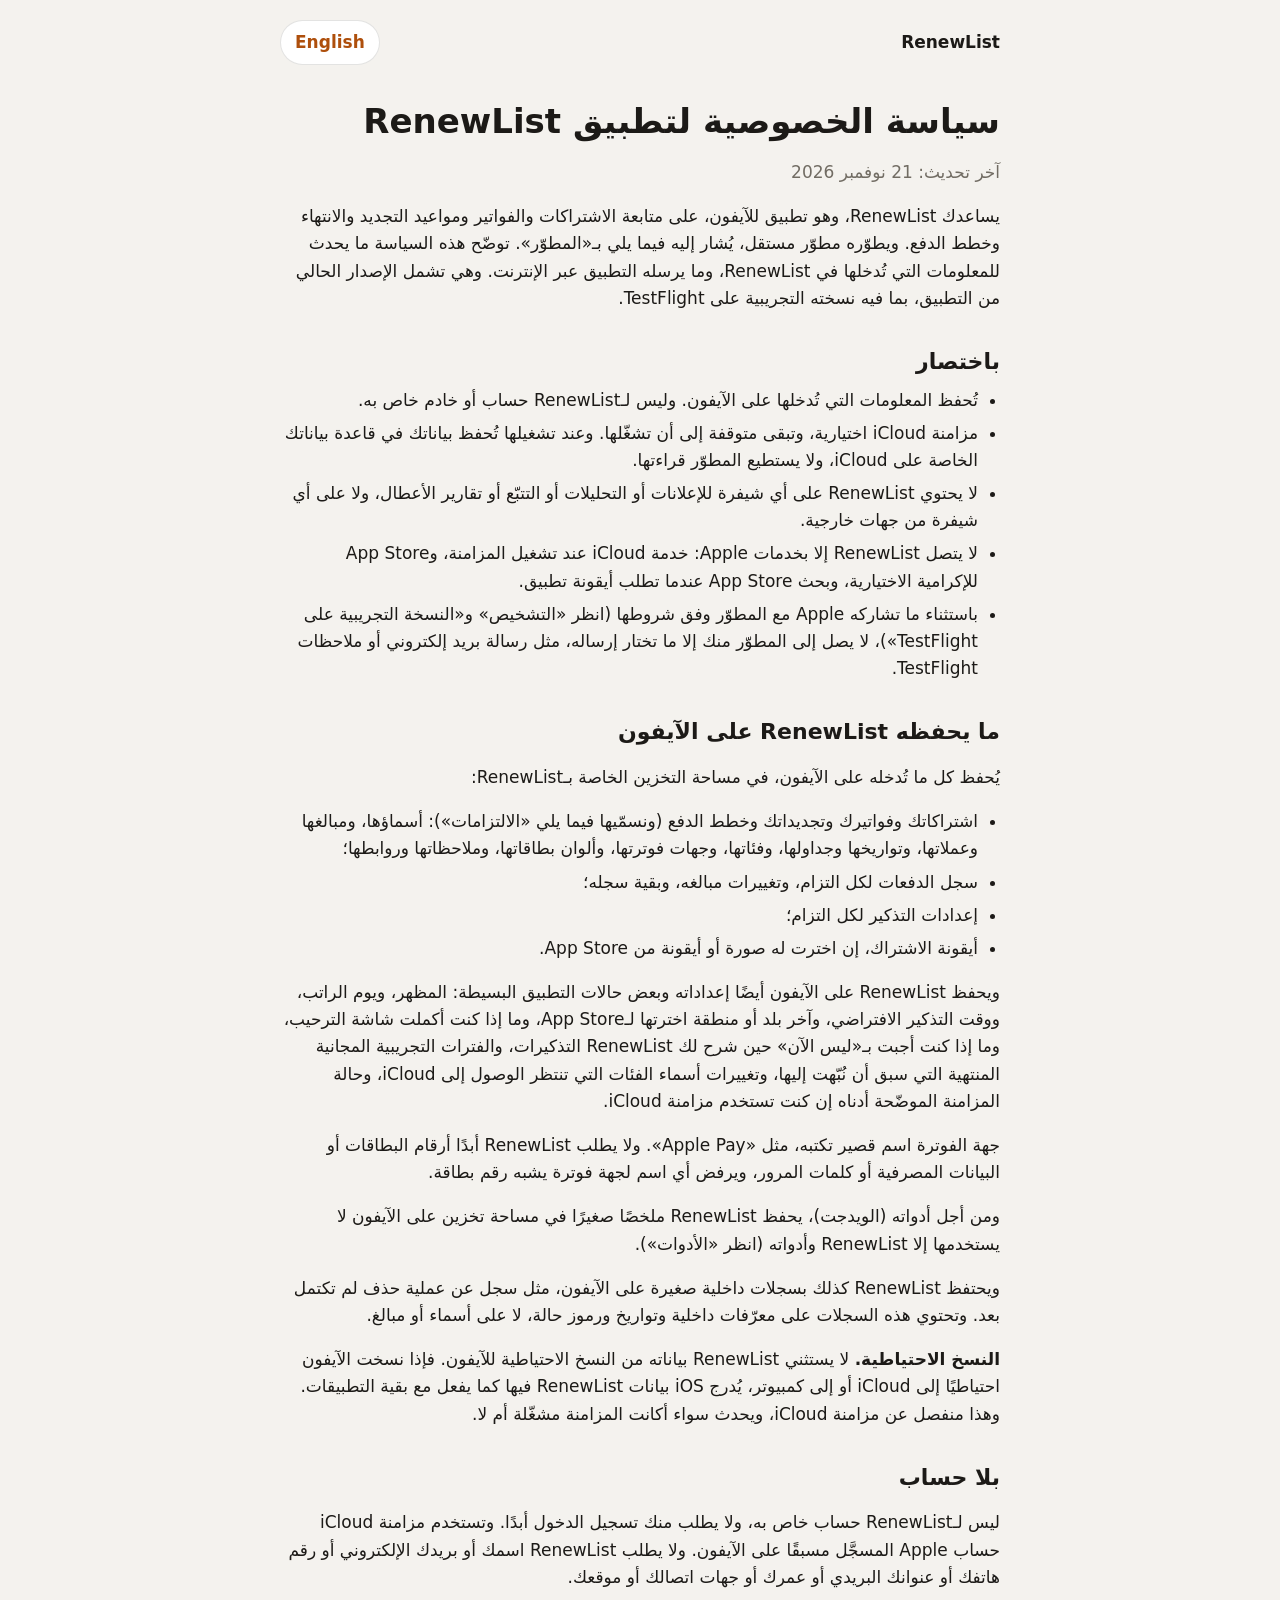
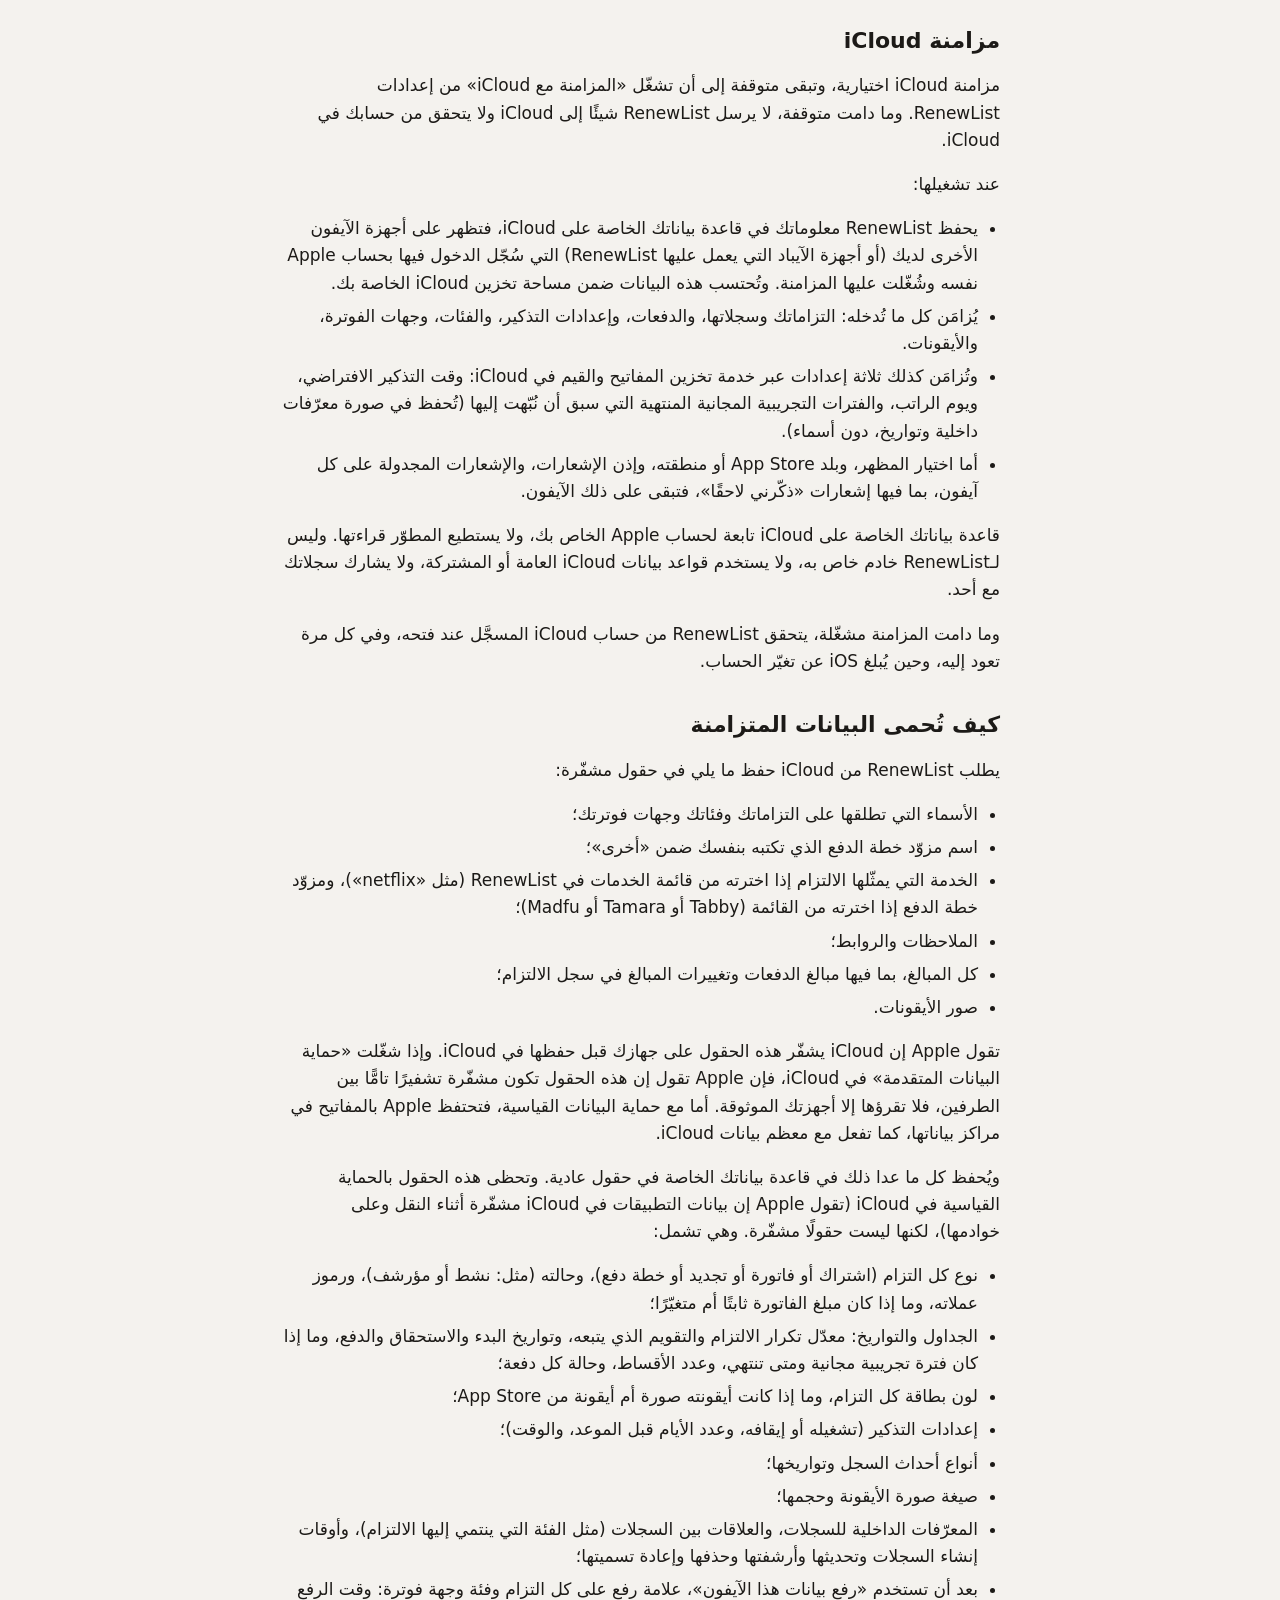
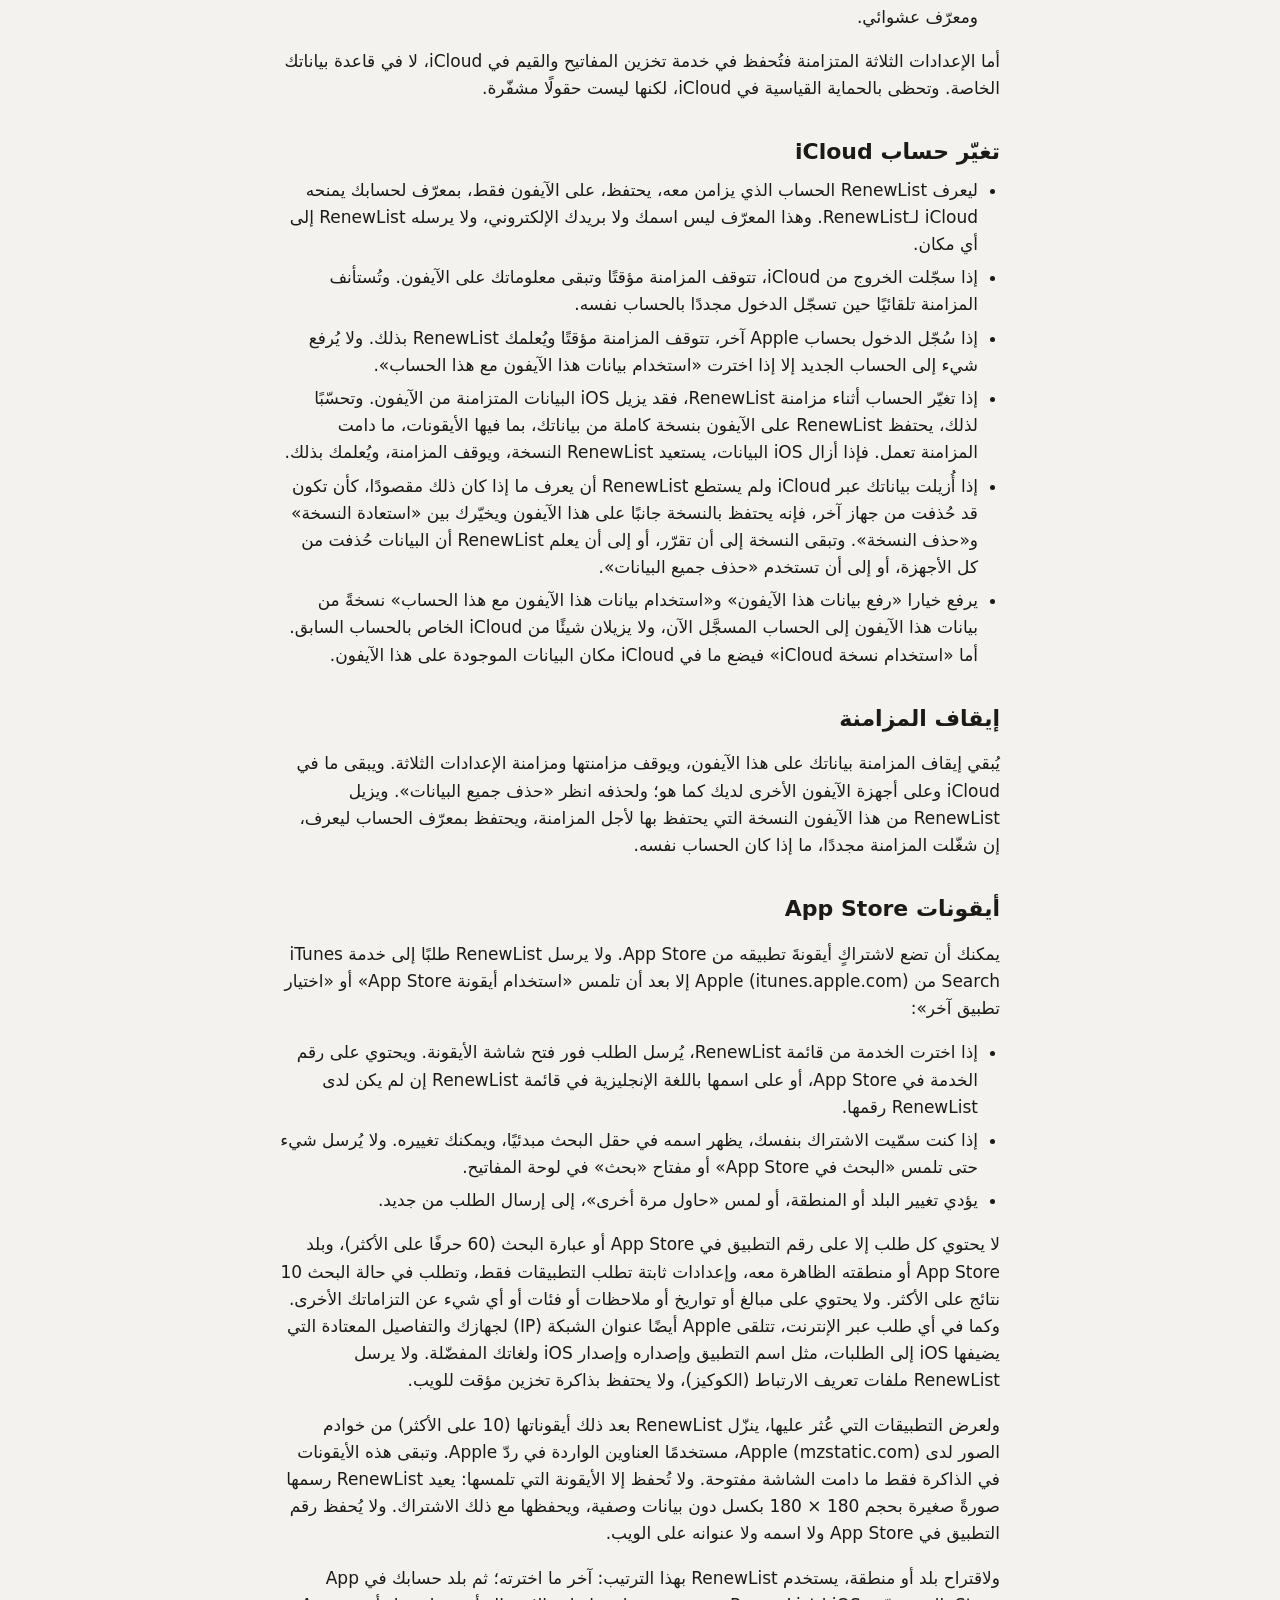
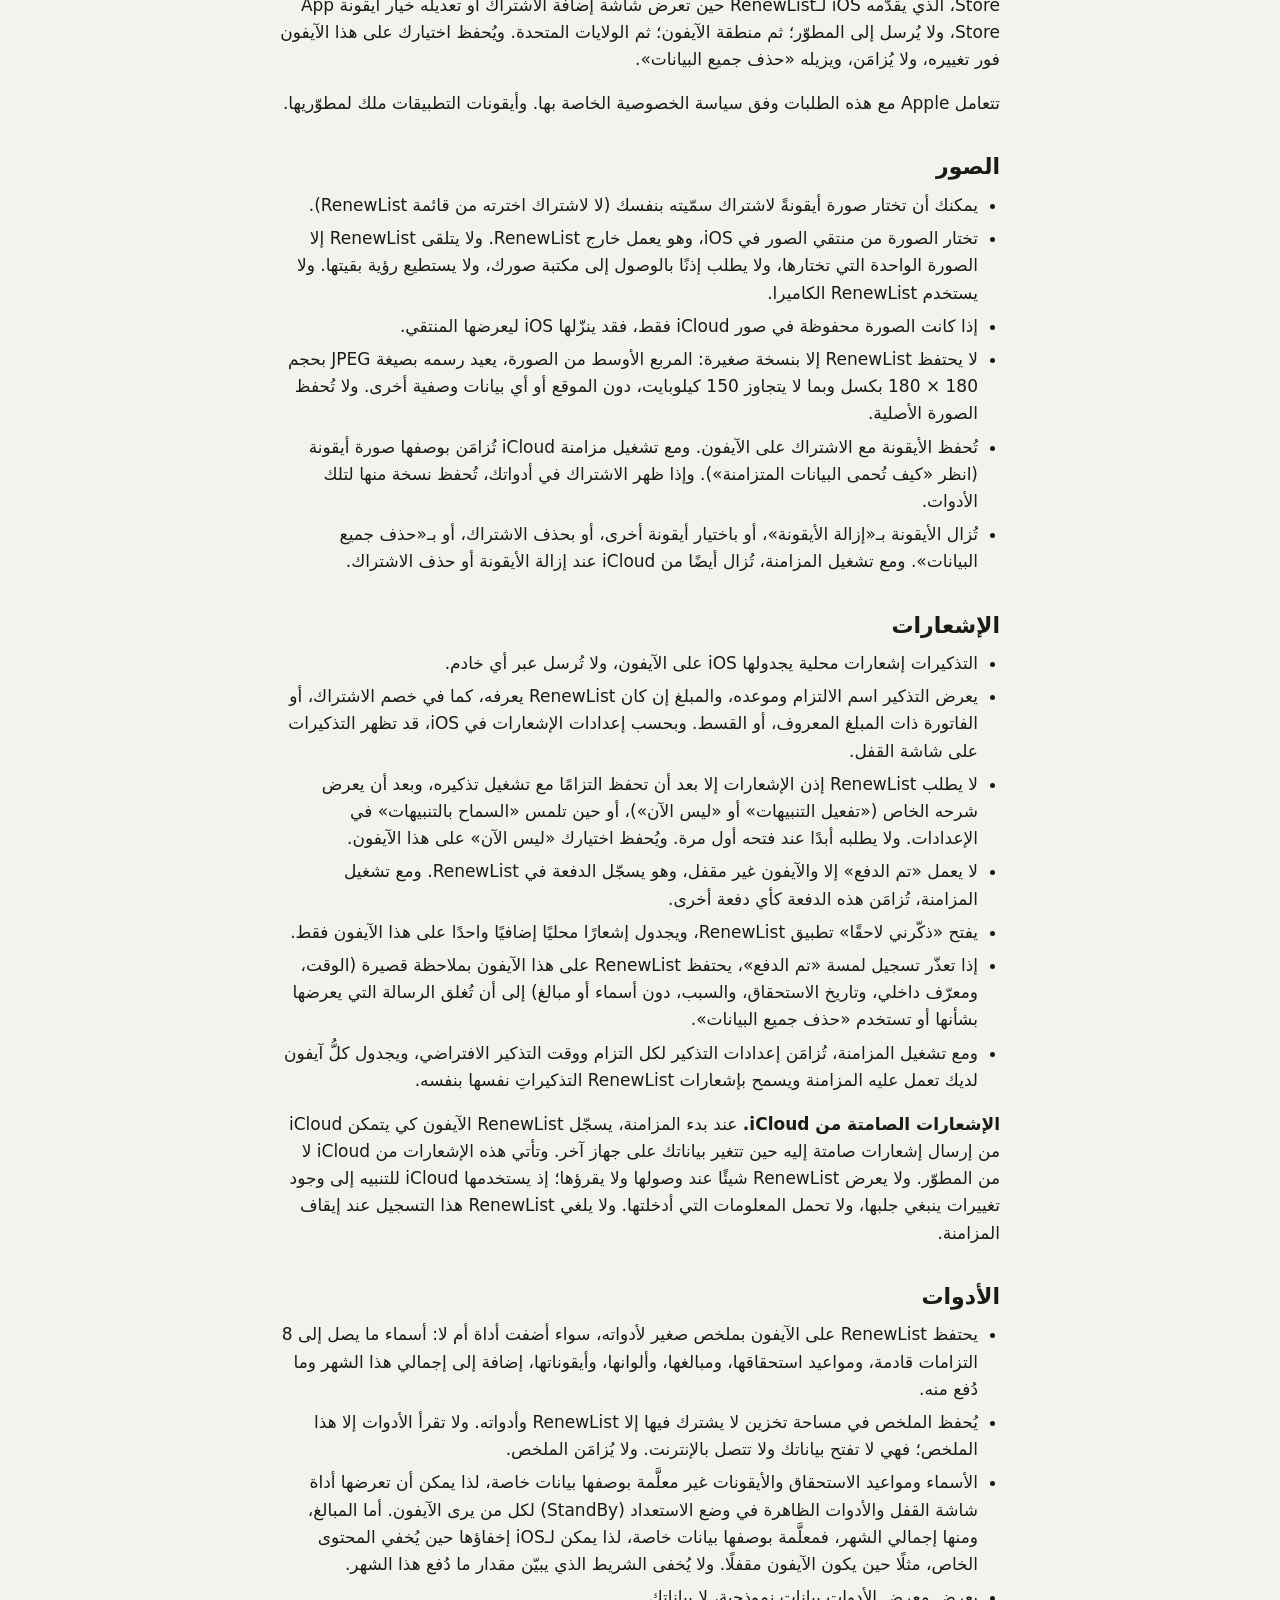
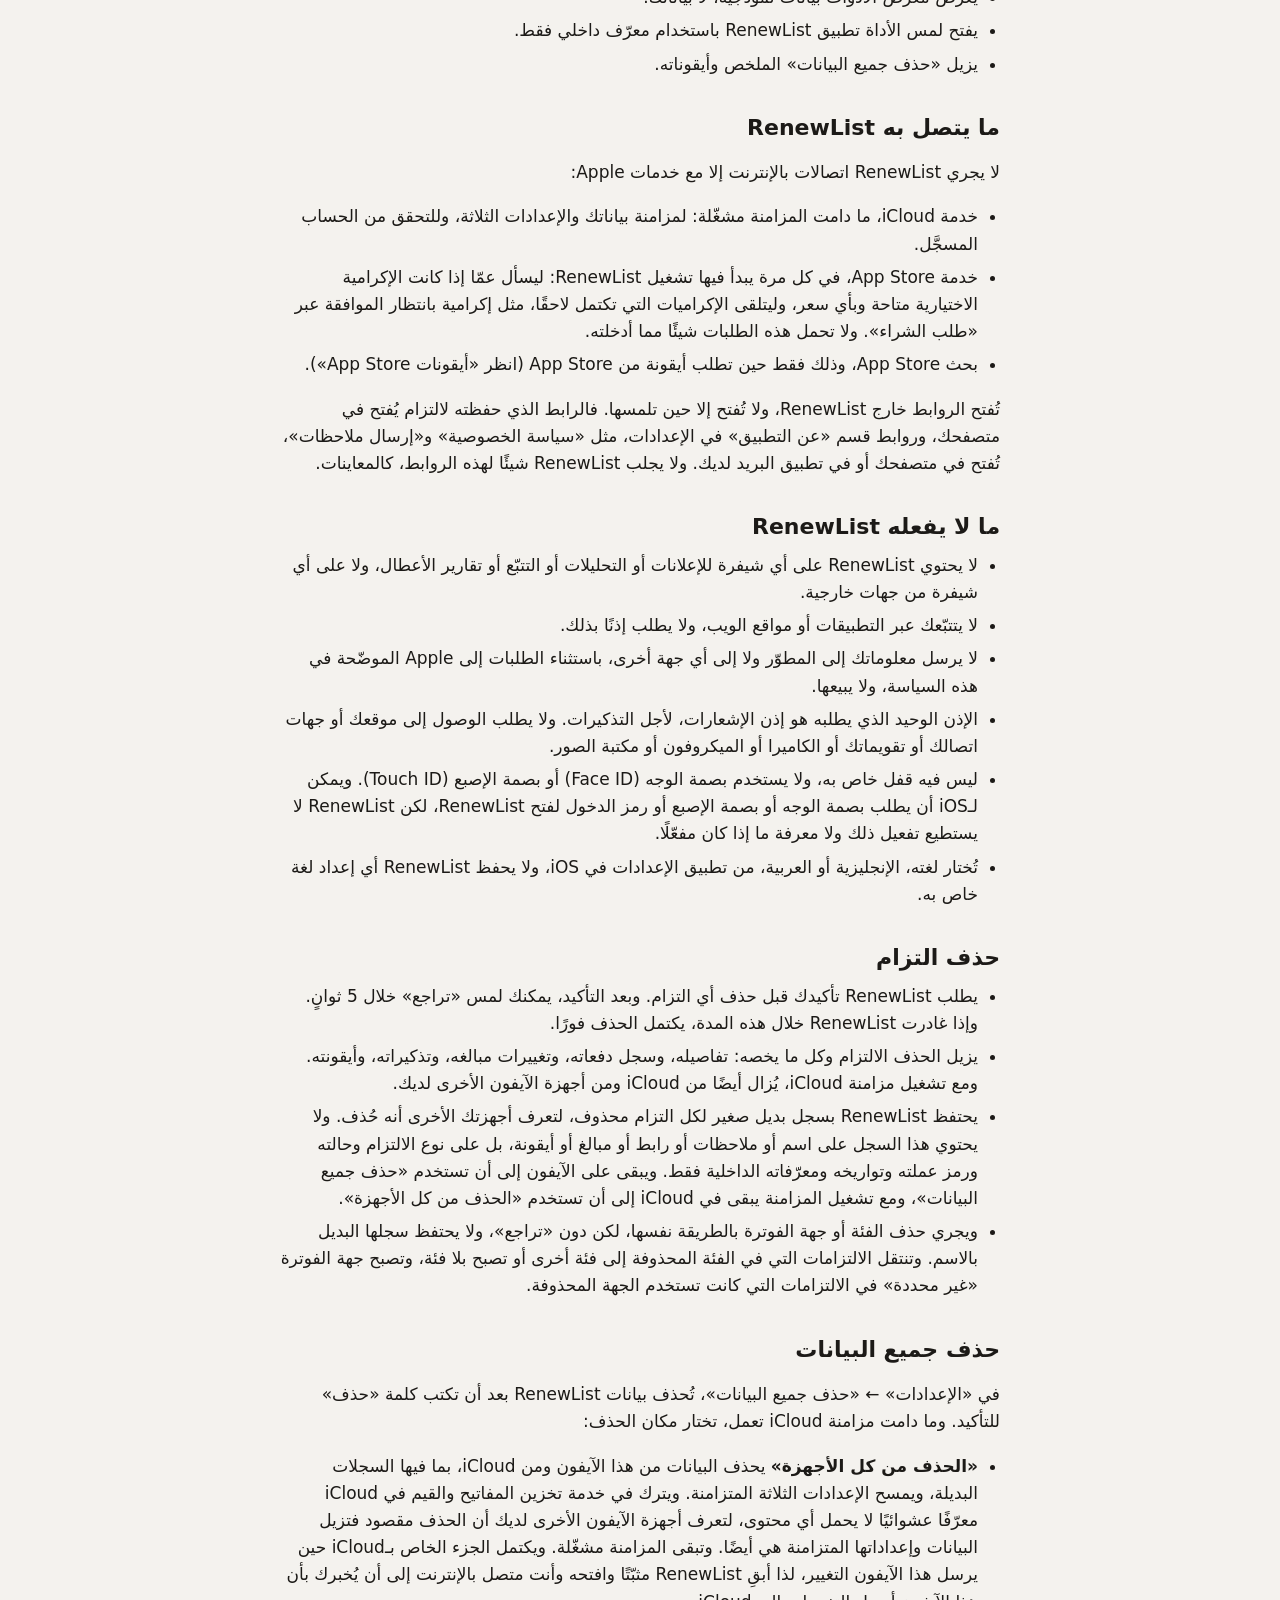
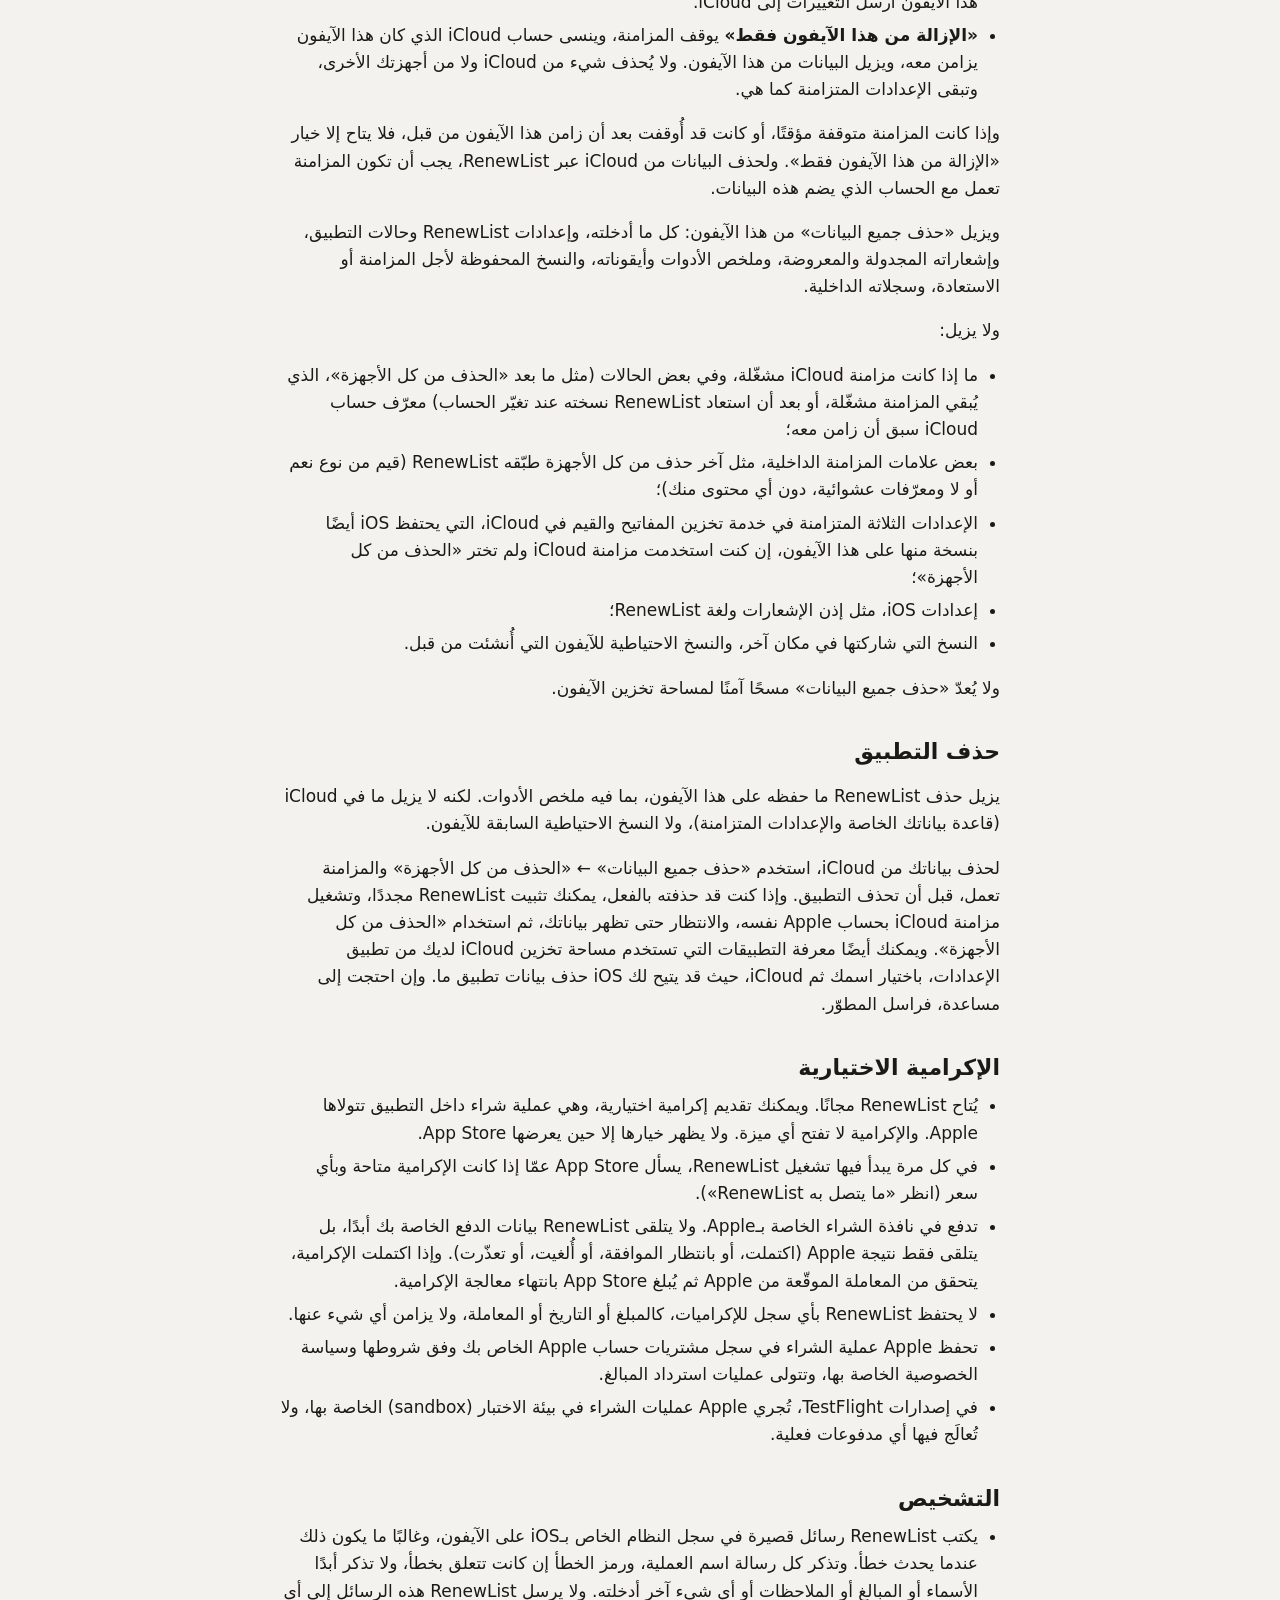
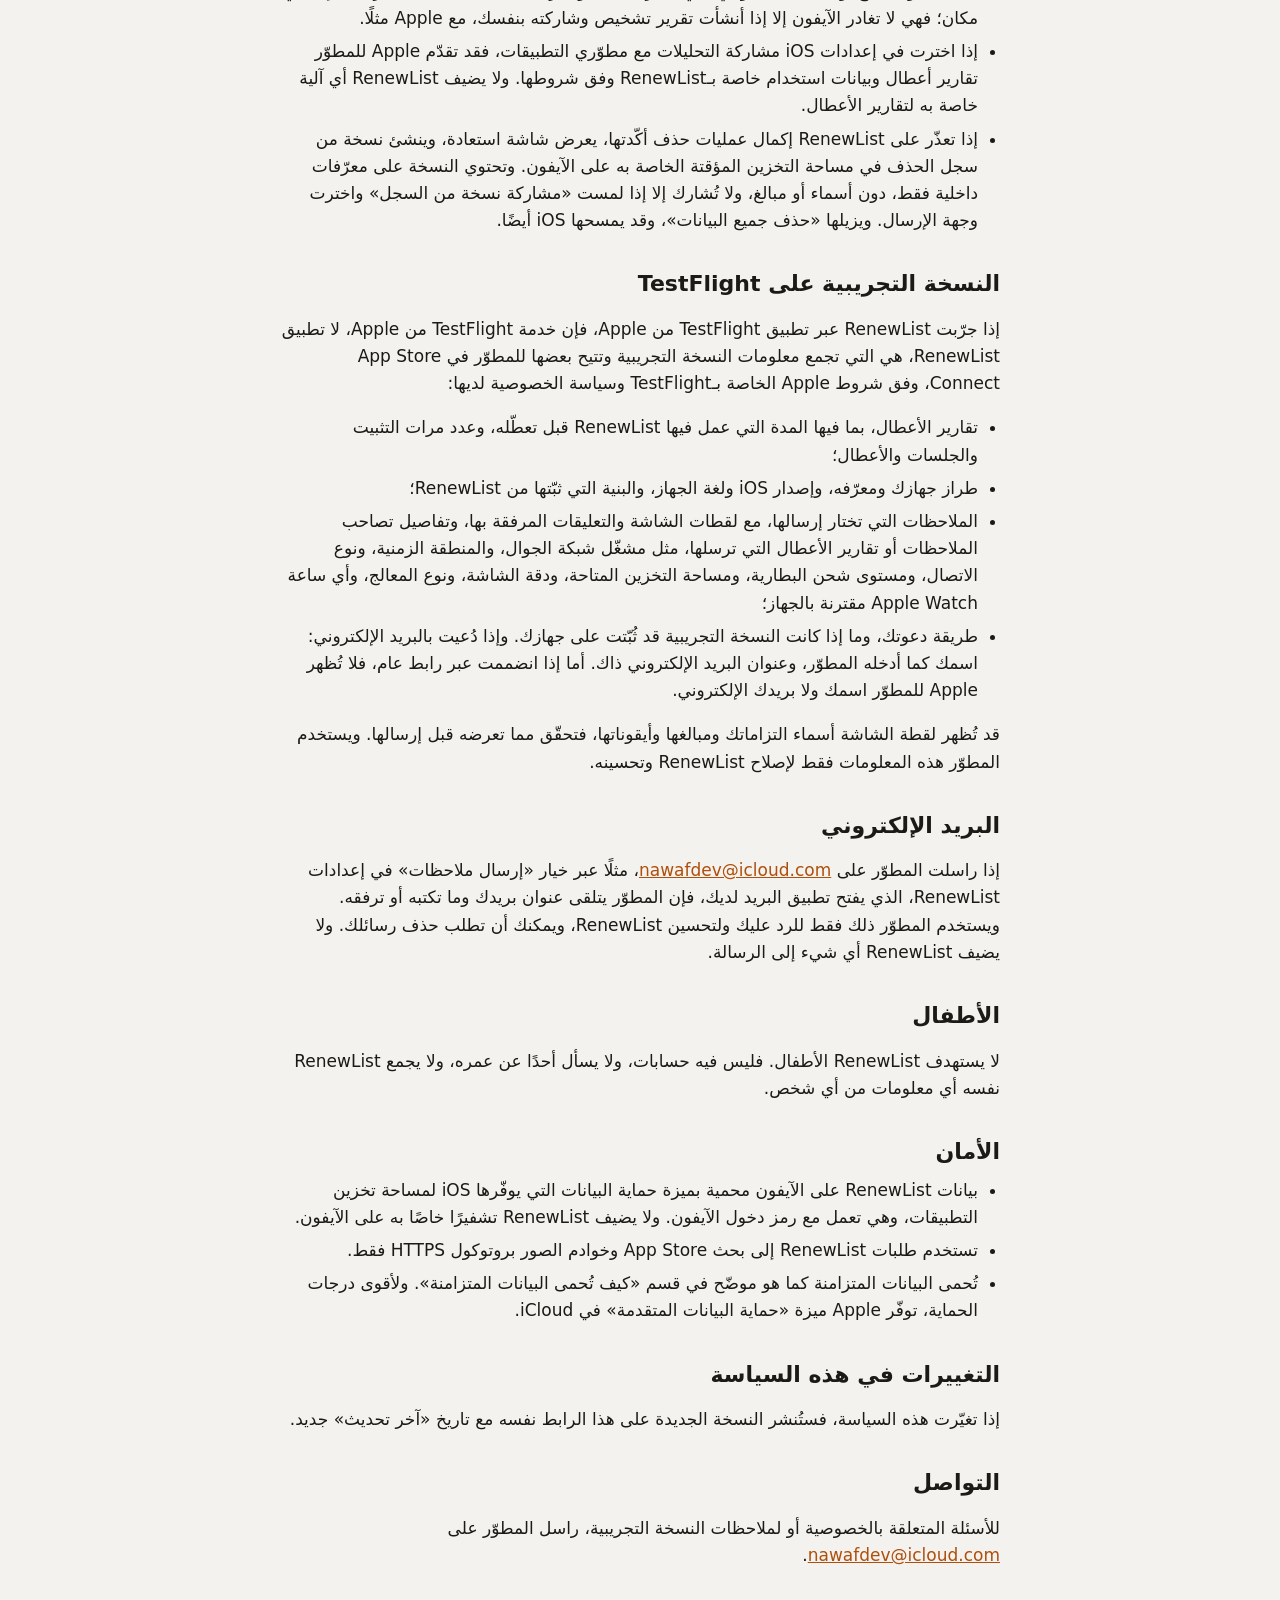
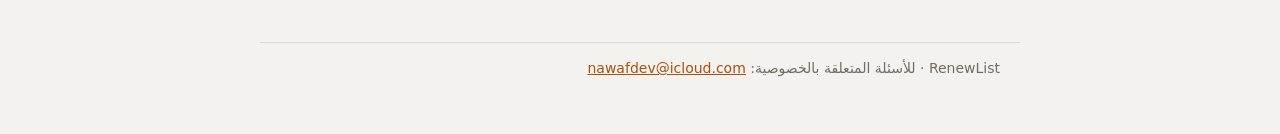
==== commit ea451adb: "Policy (Arabic): a built-in service's key and a payment plan provider's key are encrypted in iCloud " ====
--- a/ar/index.html
+++ b/ar/index.html
@@ -13,7 +13,7 @@
 <header><span class="brand">RenewList</span><nav><a href="../" hreflang="en" lang="en">English</a></nav></header>
 <main>
 <h1>سياسة الخصوصية لتطبيق RenewList</h1>
-<p>آخر تحديث: 20 نوفمبر 2026</p>
+<p>آخر تحديث: 21 نوفمبر 2026</p>
 <p>يساعدك RenewList، وهو تطبيق للآيفون، على متابعة الاشتراكات والفواتير ومواعيد التجديد والانتهاء وخطط الدفع. ويطوّره مطوّر مستقل، يُشار إليه فيما يلي بـ«المطوّر». توضّح هذه السياسة ما يحدث للمعلومات التي تُدخلها في RenewList، وما يرسله التطبيق عبر الإنترنت. وهي تشمل الإصدار الحالي من التطبيق، بما فيه نسخته التجريبية على TestFlight.</p>
 
 <h2>باختصار</h2>
@@ -59,6 +59,7 @@
 <ul>
 <li>الأسماء التي تطلقها على التزاماتك وفئاتك وجهات فوترتك؛</li>
 <li>اسم مزوّد خطة الدفع الذي تكتبه بنفسك ضمن «أخرى»؛</li>
+<li>الخدمة التي يمثّلها الالتزام إذا اخترته من قائمة الخدمات في RenewList (مثل «netflix»)، ومزوّد خطة الدفع إذا اخترته من القائمة (Tabby أو Tamara أو Madfu)؛</li>
 <li>الملاحظات والروابط؛</li>
 <li>كل المبالغ، بما فيها مبالغ الدفعات وتغييرات المبالغ في سجل الالتزام؛</li>
 <li>صور الأيقونات.</li>
@@ -67,7 +68,6 @@
 <p>ويُحفظ كل ما عدا ذلك في قاعدة بياناتك الخاصة في حقول عادية. وتحظى هذه الحقول بالحماية القياسية في iCloud (تقول Apple إن بيانات التطبيقات في iCloud مشفّرة أثناء النقل وعلى خوادمها)، لكنها ليست حقولًا مشفّرة. وهي تشمل:</p>
 <ul>
 <li>نوع كل التزام (اشتراك أو فاتورة أو تجديد أو خطة دفع)، وحالته (مثل: نشط أو مؤرشف)، ورموز عملاته، وما إذا كان مبلغ الفاتورة ثابتًا أم متغيّرًا؛</li>
-<li>الخدمة التي يمثّلها الالتزام إذا اخترته من قائمة الخدمات في RenewList (مثل «netflix»)، ومزوّد خطة الدفع إذا اخترته من القائمة (Tabby أو Tamara أو Madfu)؛</li>
 <li>الجداول والتواريخ: معدّل تكرار الالتزام والتقويم الذي يتبعه، وتواريخ البدء والاستحقاق والدفع، وما إذا كان فترة تجريبية مجانية ومتى تنتهي، وعدد الأقساط، وحالة كل دفعة؛</li>
 <li>لون بطاقة كل التزام، وما إذا كانت أيقونته صورة أم أيقونة من App Store؛</li>
 <li>إعدادات التذكير (تشغيله أو إيقافه، وعدد الأيام قبل الموعد، والوقت)؛</li>
@@ -76,7 +76,6 @@
 <li>المعرّفات الداخلية للسجلات، والعلاقات بين السجلات (مثل الفئة التي ينتمي إليها الالتزام)، وأوقات إنشاء السجلات وتحديثها وأرشفتها وحذفها وإعادة تسميتها؛</li>
 <li>بعد أن تستخدم «رفع بيانات هذا الآيفون»، علامة رفع على كل التزام وفئة وجهة فوترة: وقت الرفع ومعرّف عشوائي.</li>
 </ul>
-<p>أي إن الاسم الذي تكتبه مشفّر، لكن الخدمة التي يمثّلها الالتزام الذي بدأته من قائمة الخدمات في RenewList تبقى ظاهرة في iCloud.</p>
 <p>أما الإعدادات الثلاثة المتزامنة فتُحفظ في خدمة تخزين المفاتيح والقيم في iCloud، لا في قاعدة بياناتك الخاصة. وتحظى بالحماية القياسية في iCloud، لكنها ليست حقولًا مشفّرة.</p>
 
 <h2>تغيّر حساب iCloud</h2>
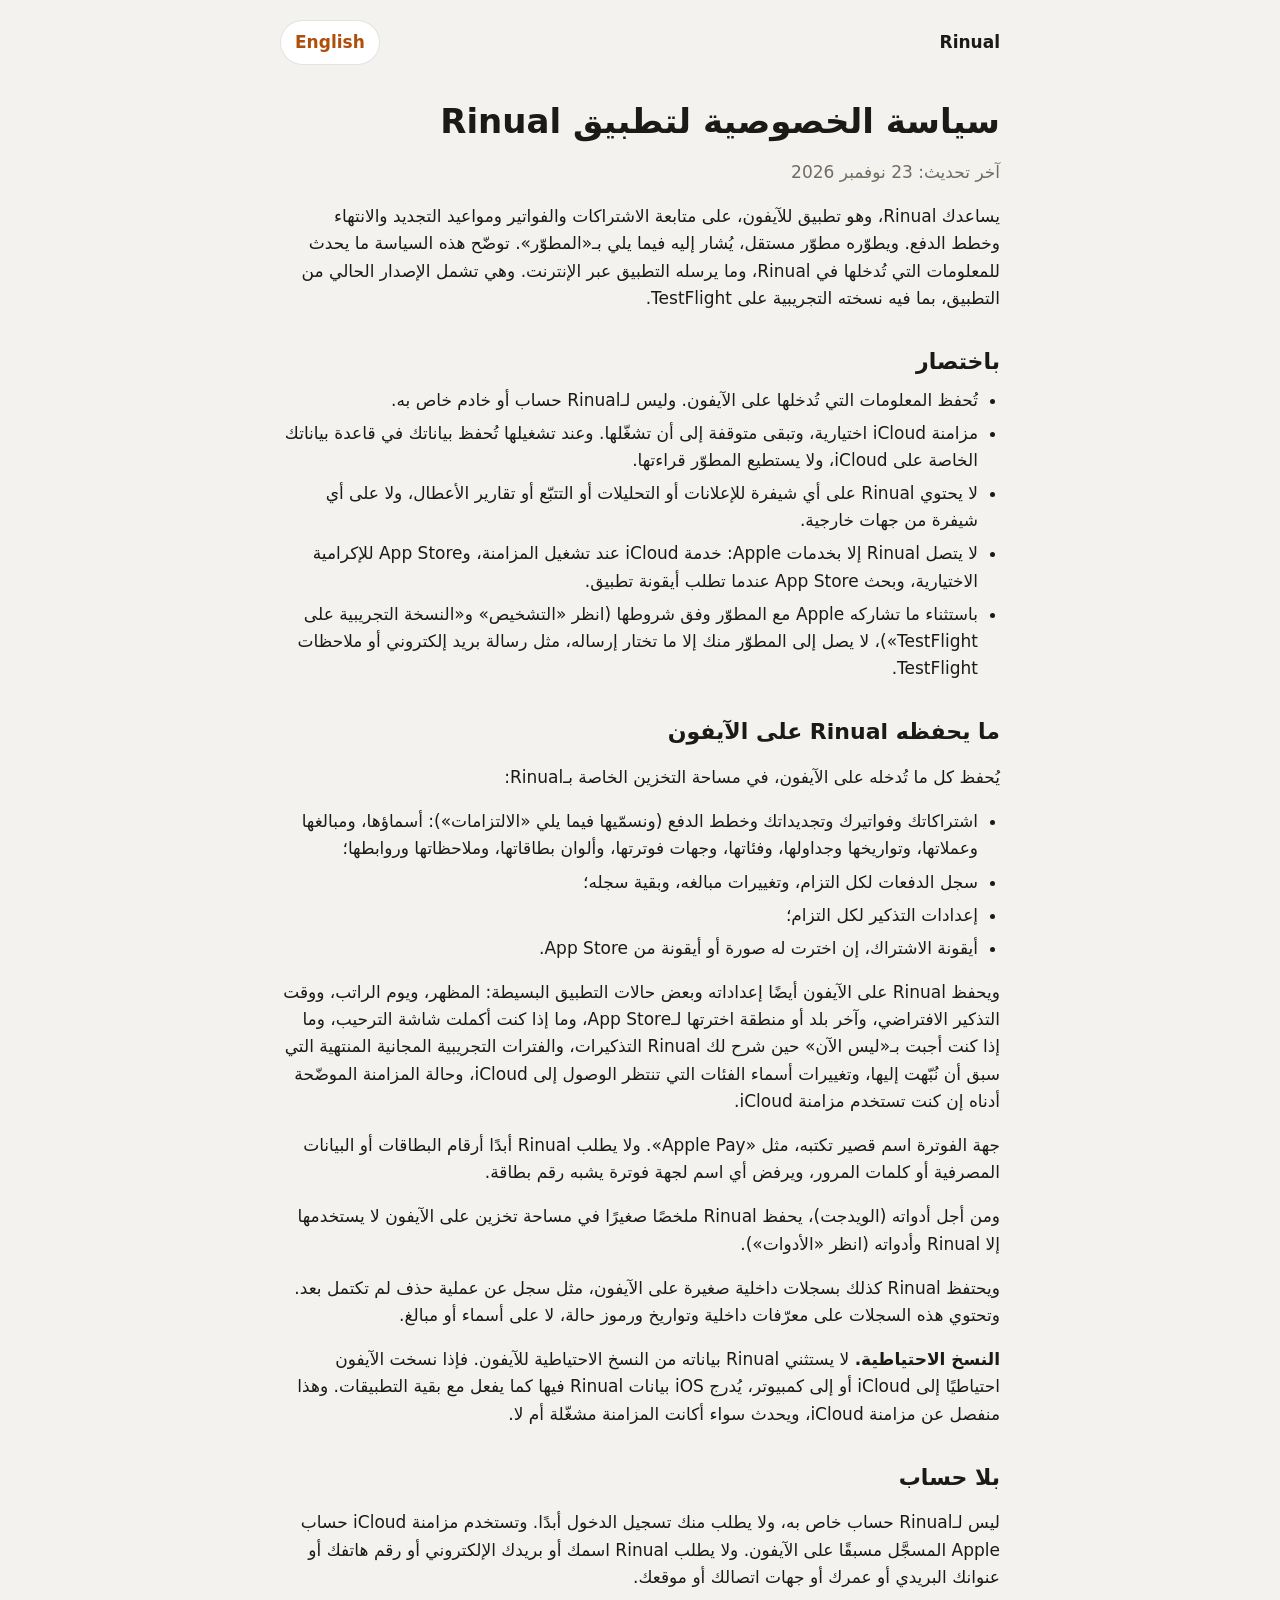
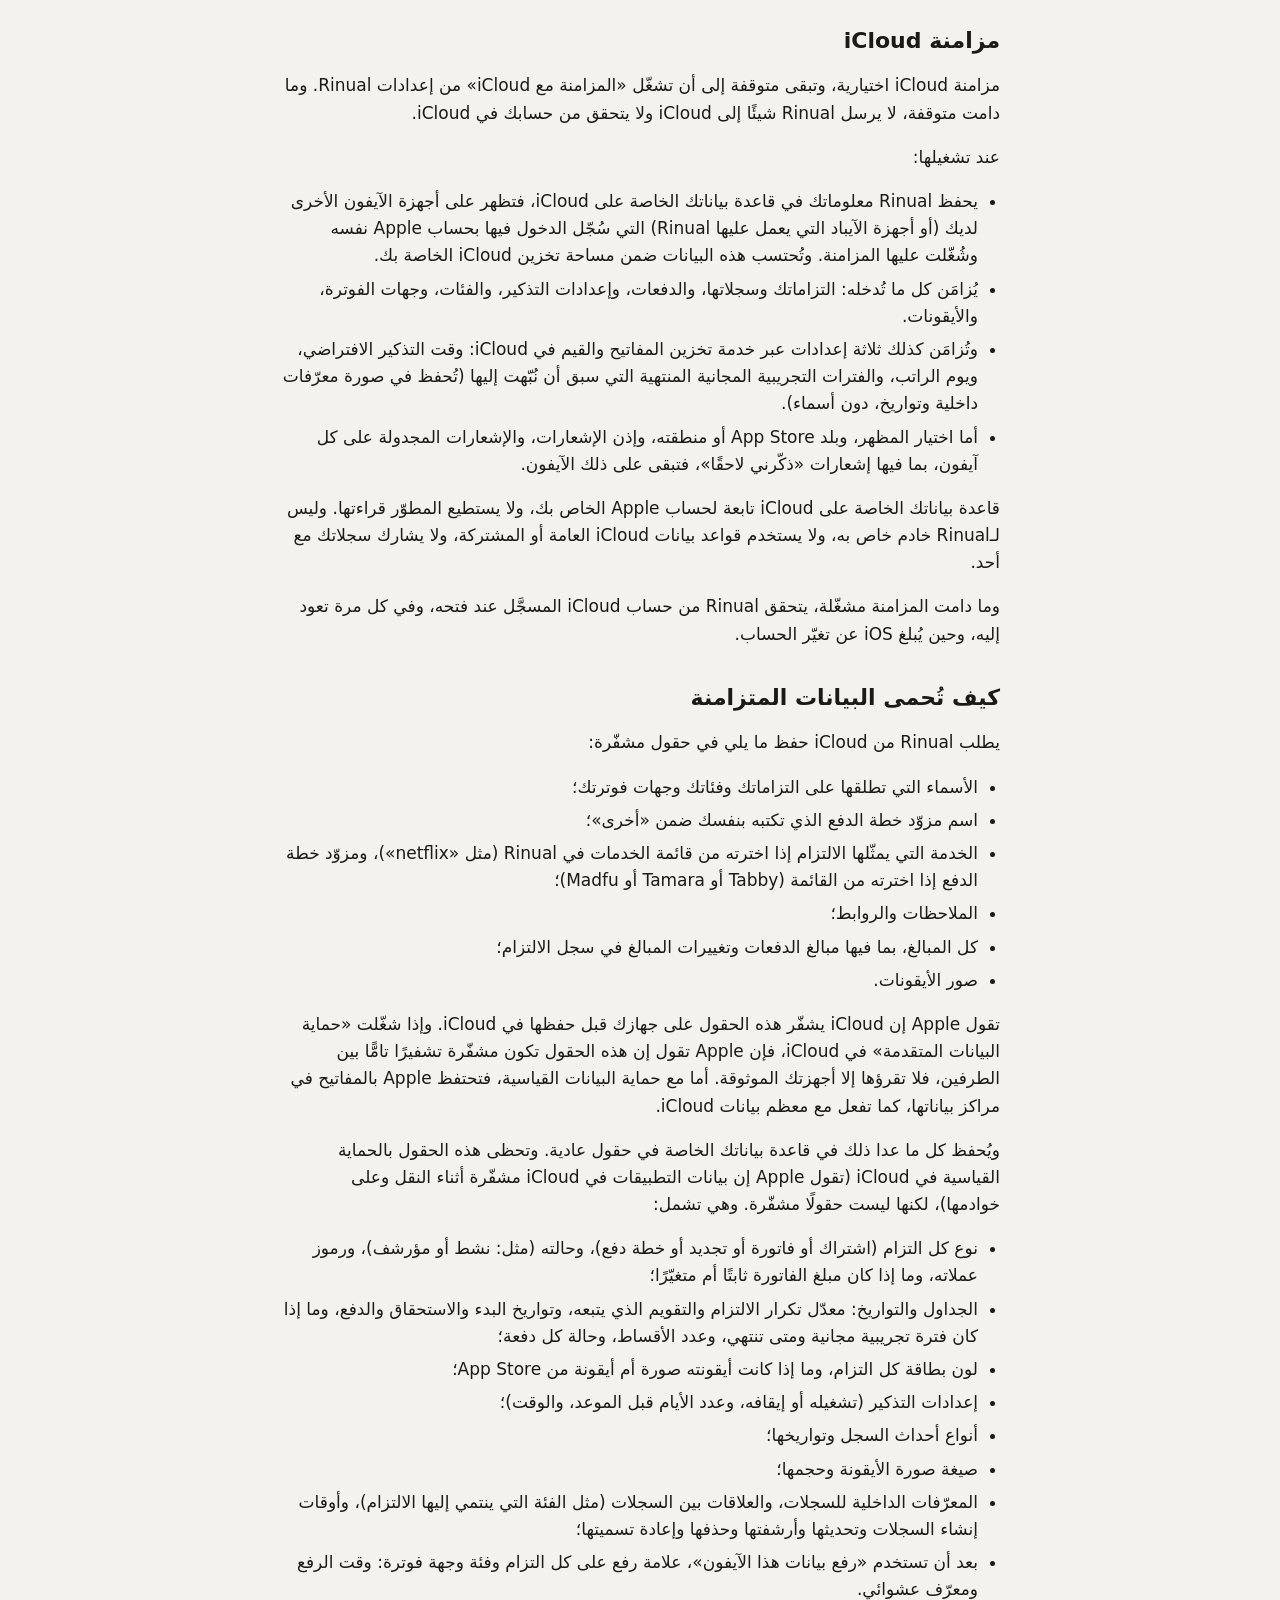
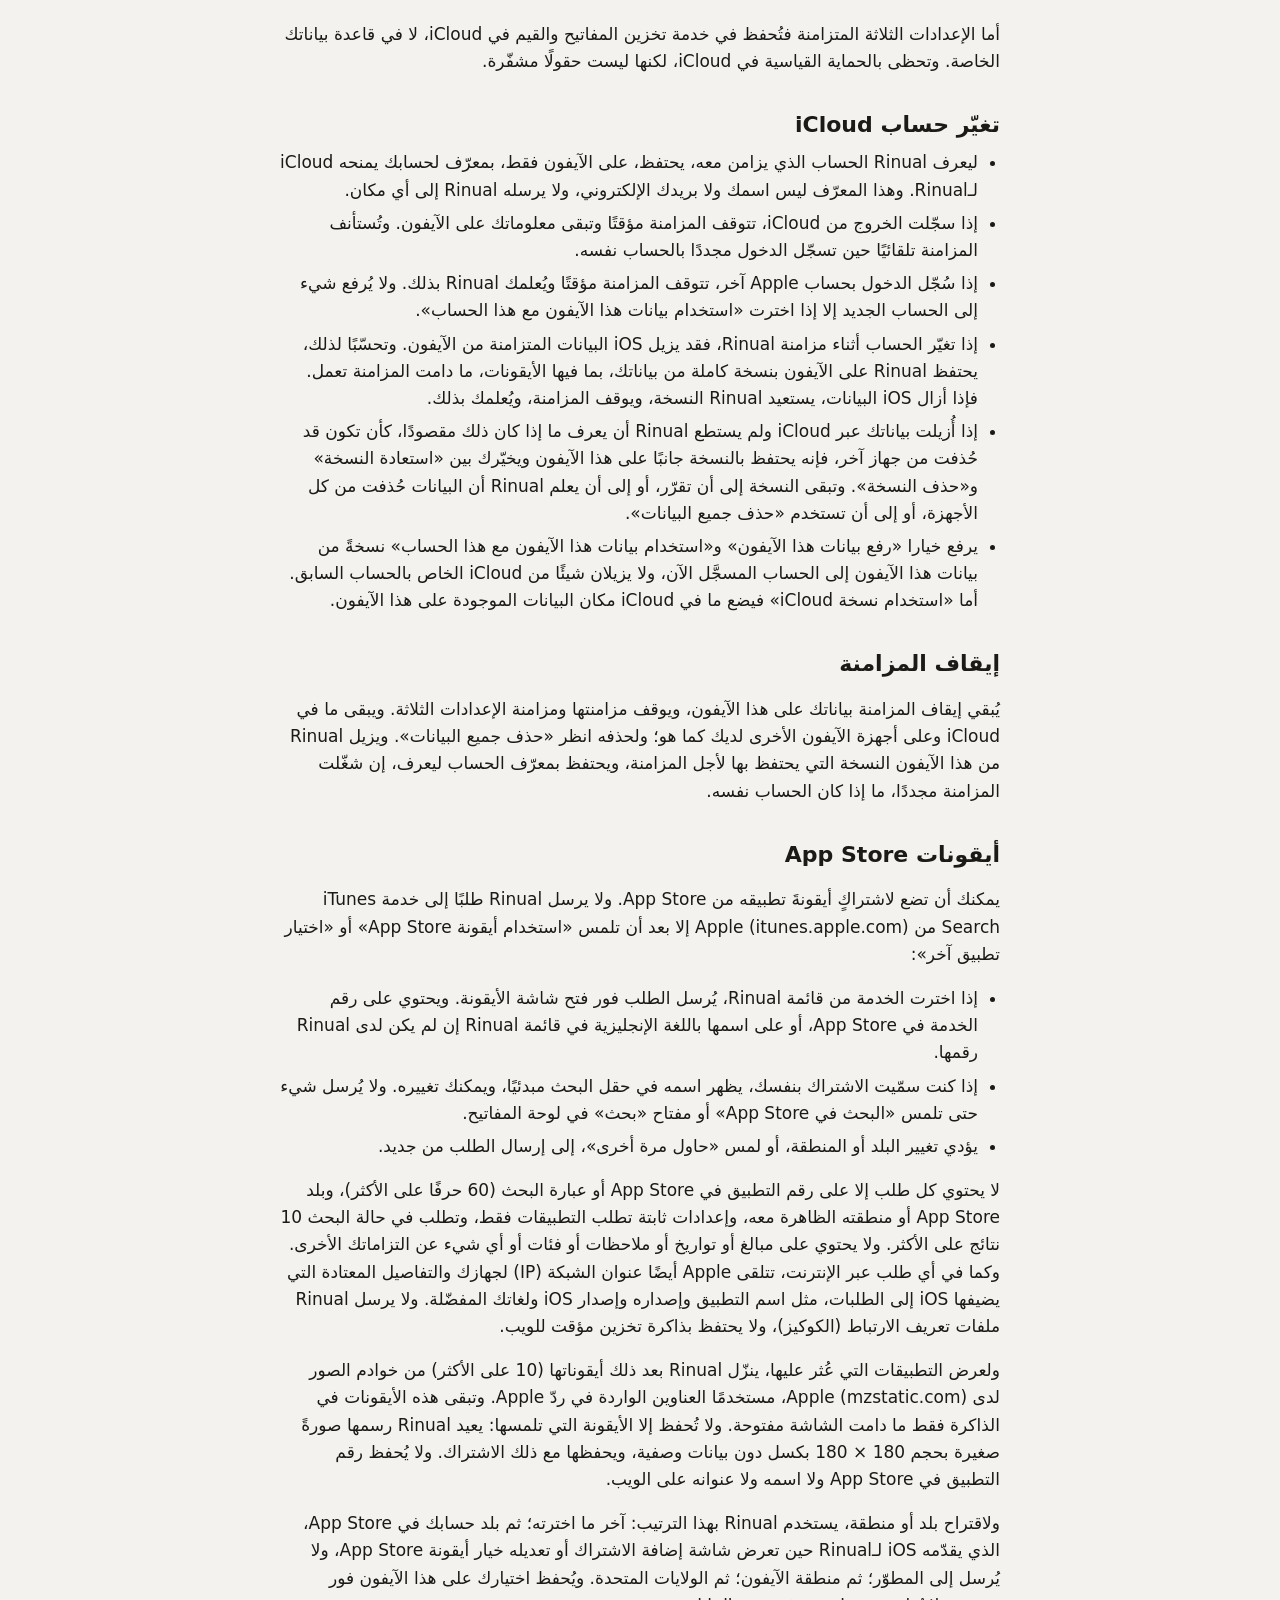
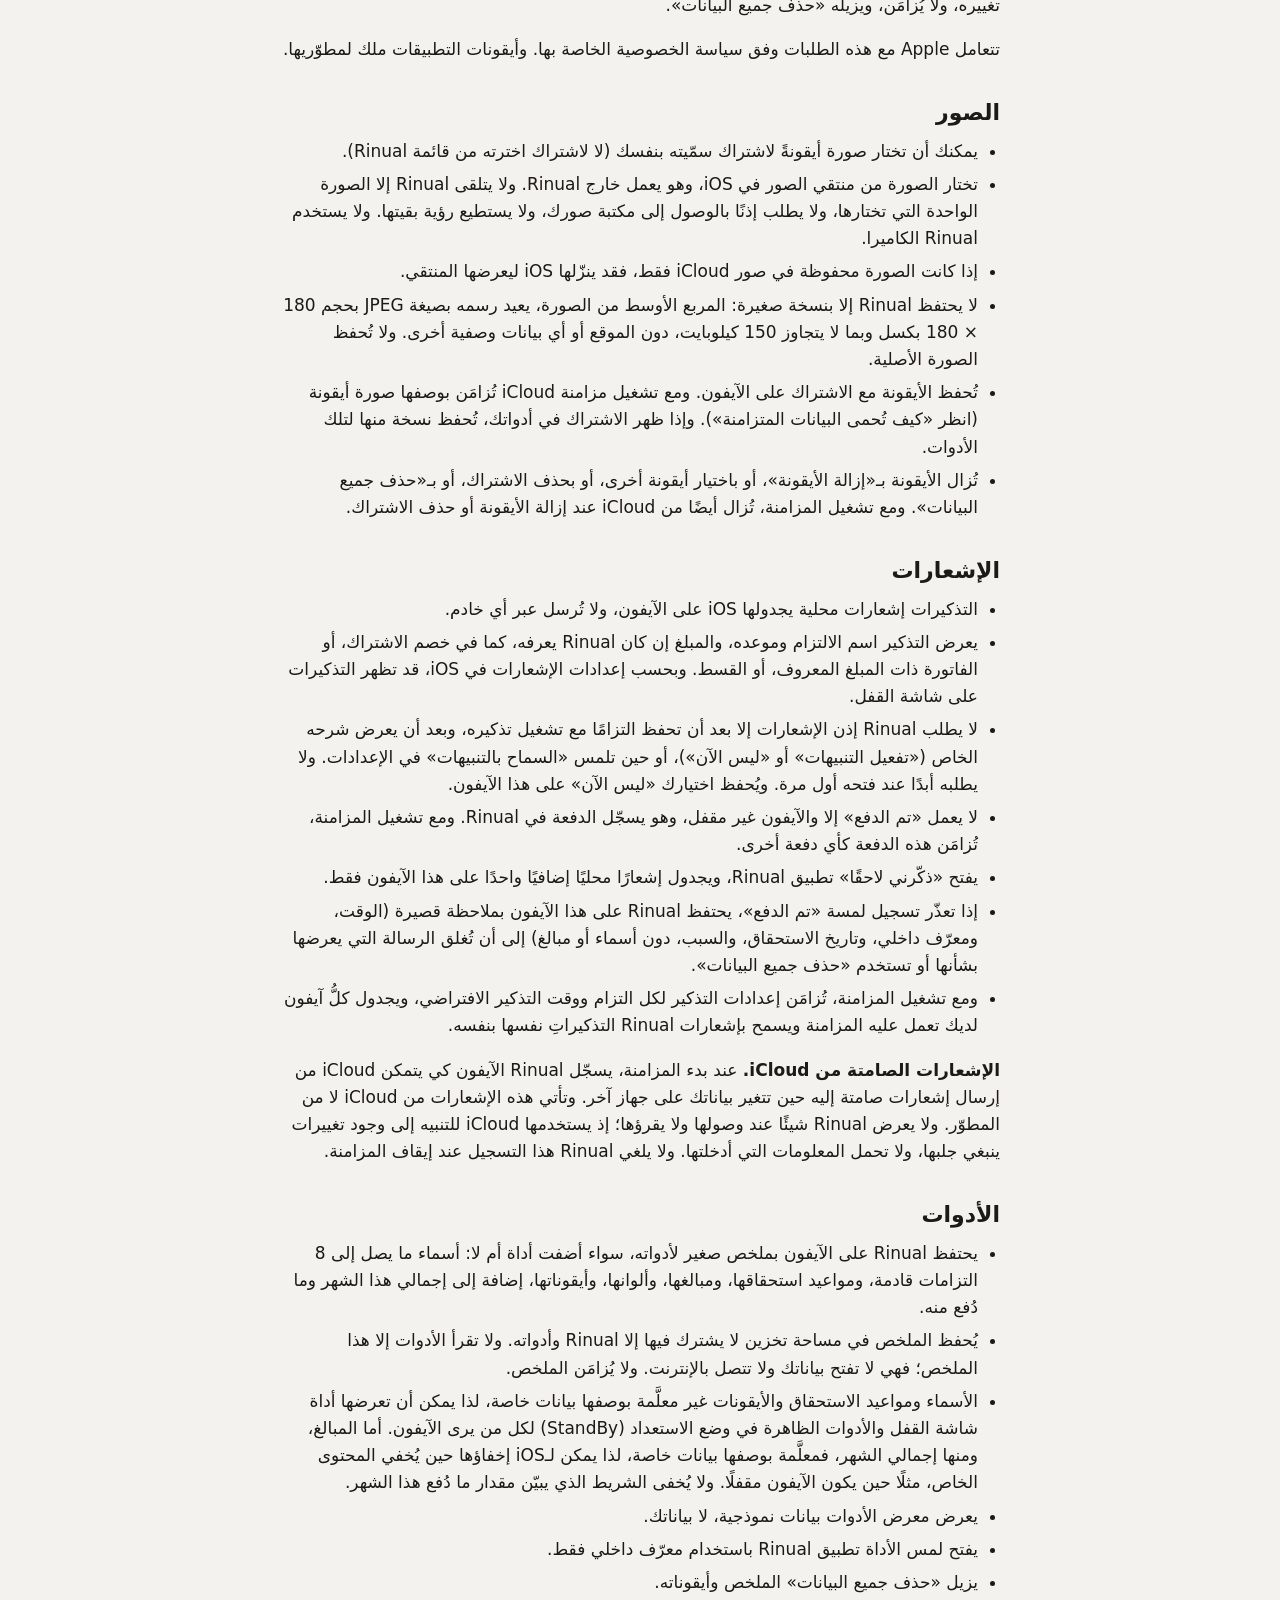
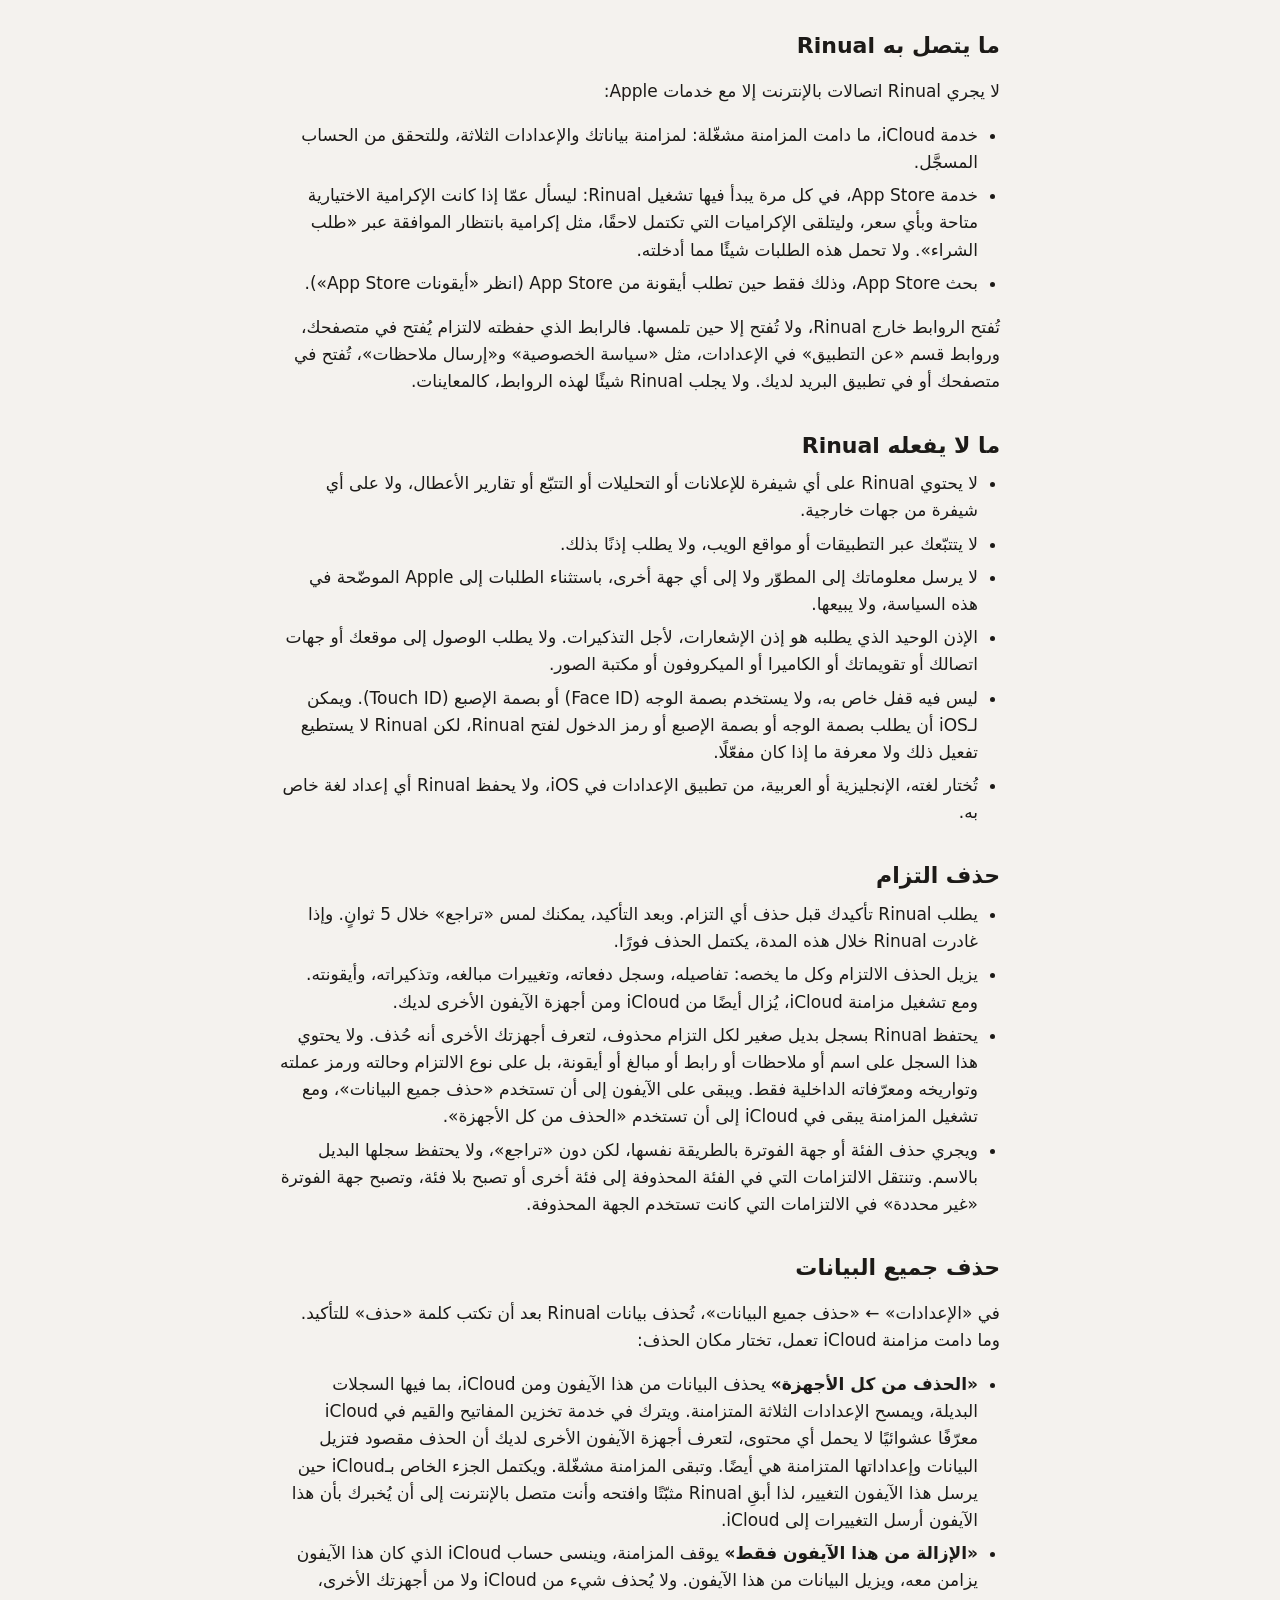
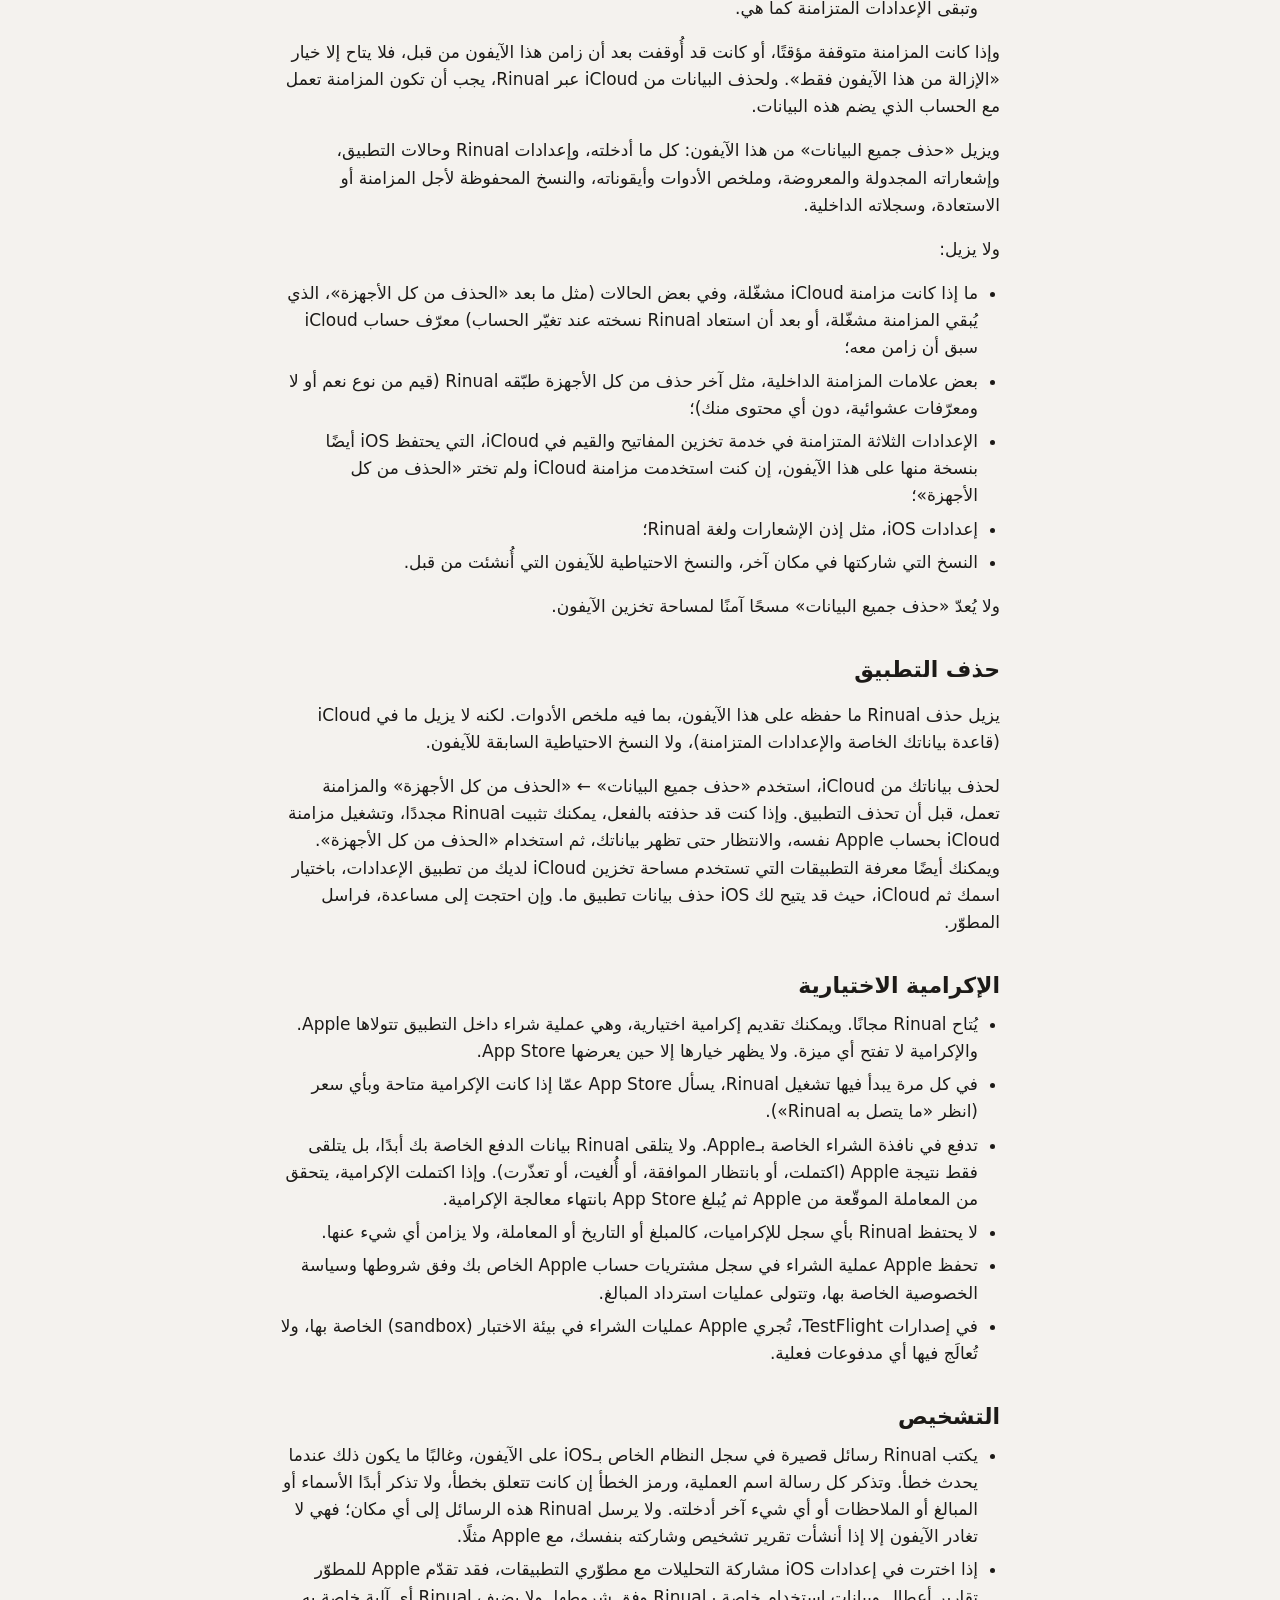
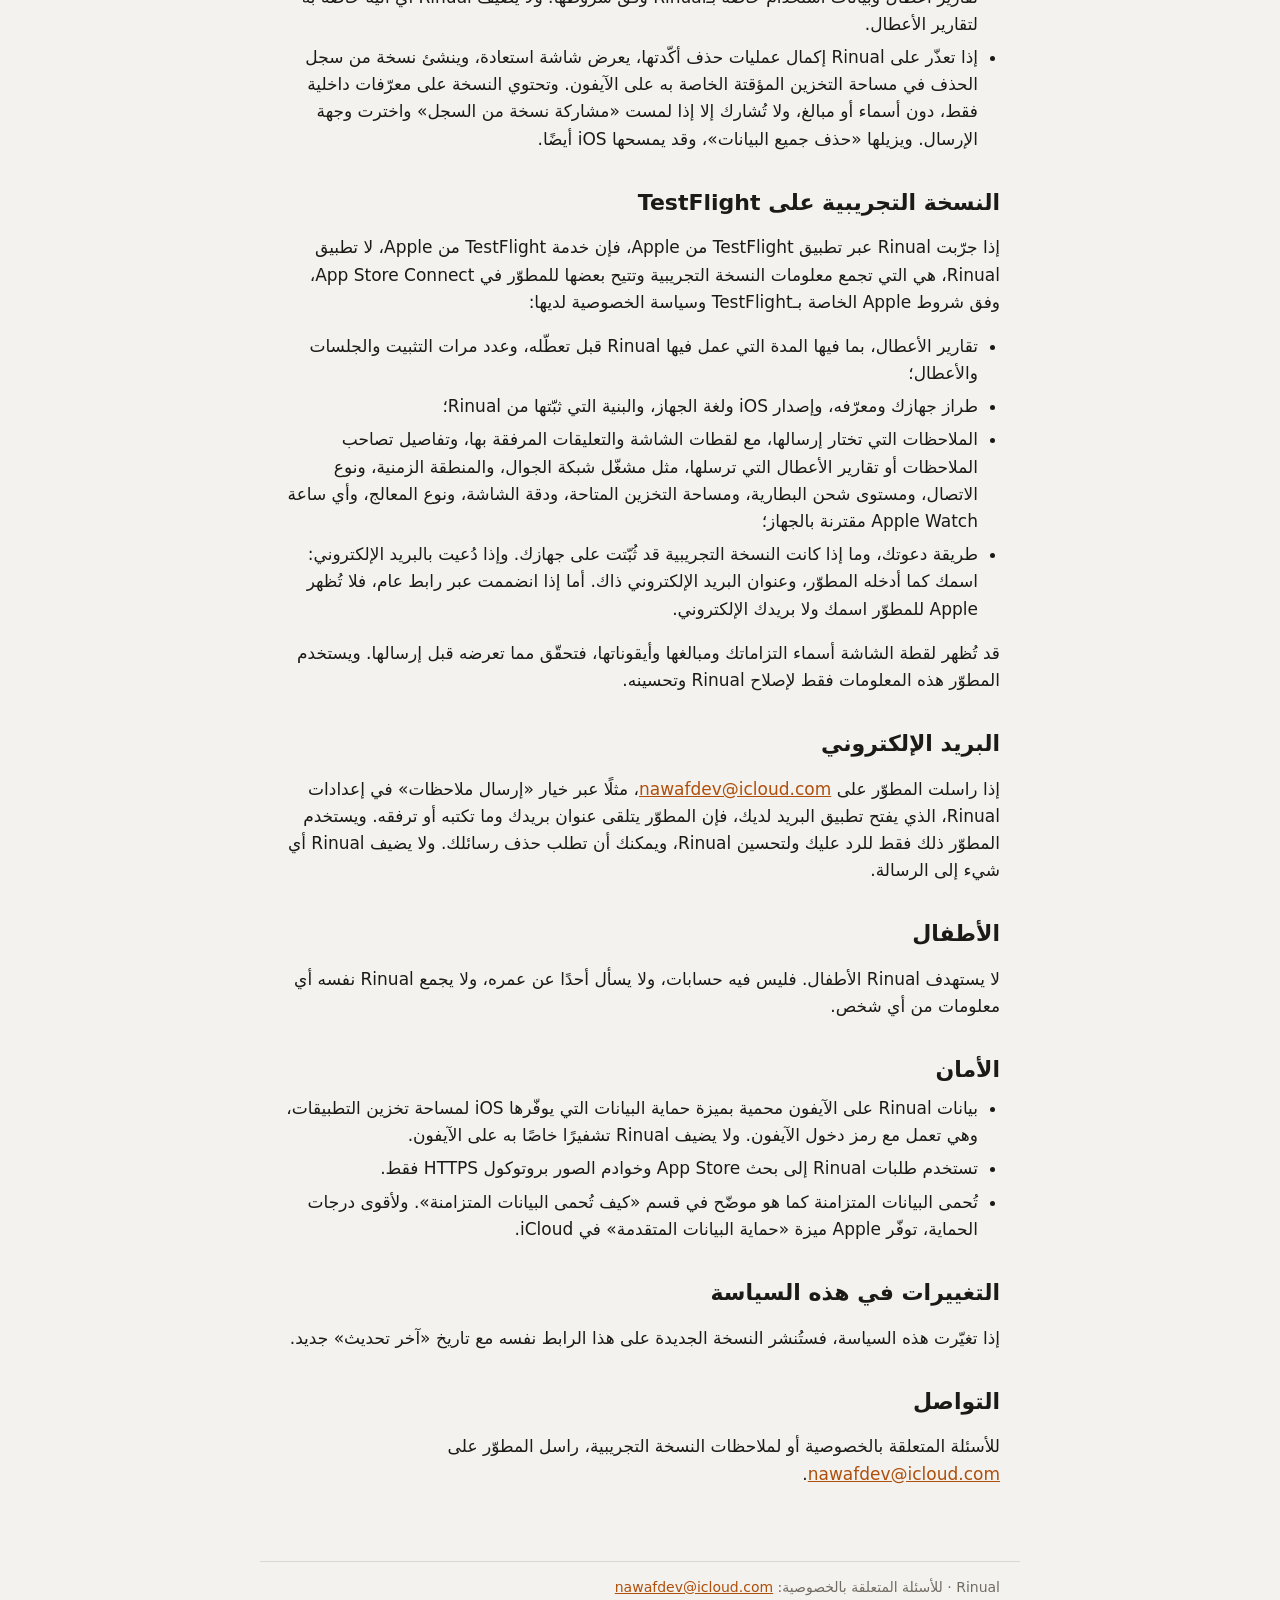
==== commit 1d8349a3: "Policy: the app is called Rinual (23 November 2026)" ====
--- a/ar/index.html
+++ b/ar/index.html
@@ -3,63 +3,63 @@
 <head>
 <meta charset="utf-8">
 <meta name="viewport" content="width=device-width, initial-scale=1">
-<title>سياسة الخصوصية لتطبيق RenewList</title>
-<meta name="description" content="كيف يتعامل RenewList مع المعلومات التي تُدخلها.">
+<title>سياسة الخصوصية لتطبيق Rinual</title>
+<meta name="description" content="كيف يتعامل Rinual مع المعلومات التي تُدخلها.">
 <meta name="referrer" content="no-referrer">
 <link rel="stylesheet" href="../style.css">
 <link rel="alternate" hreflang="en" href="../">
 </head>
 <body>
-<header><span class="brand">RenewList</span><nav><a href="../" hreflang="en" lang="en">English</a></nav></header>
+<header><span class="brand">Rinual</span><nav><a href="../" hreflang="en" lang="en">English</a></nav></header>
 <main>
-<h1>سياسة الخصوصية لتطبيق RenewList</h1>
-<p>آخر تحديث: 21 نوفمبر 2026</p>
-<p>يساعدك RenewList، وهو تطبيق للآيفون، على متابعة الاشتراكات والفواتير ومواعيد التجديد والانتهاء وخطط الدفع. ويطوّره مطوّر مستقل، يُشار إليه فيما يلي بـ«المطوّر». توضّح هذه السياسة ما يحدث للمعلومات التي تُدخلها في RenewList، وما يرسله التطبيق عبر الإنترنت. وهي تشمل الإصدار الحالي من التطبيق، بما فيه نسخته التجريبية على TestFlight.</p>
+<h1>سياسة الخصوصية لتطبيق Rinual</h1>
+<p>آخر تحديث: 23 نوفمبر 2026</p>
+<p>يساعدك Rinual، وهو تطبيق للآيفون، على متابعة الاشتراكات والفواتير ومواعيد التجديد والانتهاء وخطط الدفع. ويطوّره مطوّر مستقل، يُشار إليه فيما يلي بـ«المطوّر». توضّح هذه السياسة ما يحدث للمعلومات التي تُدخلها في Rinual، وما يرسله التطبيق عبر الإنترنت. وهي تشمل الإصدار الحالي من التطبيق، بما فيه نسخته التجريبية على TestFlight.</p>
 
 <h2>باختصار</h2>
 <ul>
-<li>تُحفظ المعلومات التي تُدخلها على الآيفون. وليس لـRenewList حساب أو خادم خاص به.</li>
+<li>تُحفظ المعلومات التي تُدخلها على الآيفون. وليس لـRinual حساب أو خادم خاص به.</li>
 <li>مزامنة iCloud اختيارية، وتبقى متوقفة إلى أن تشغّلها. وعند تشغيلها تُحفظ بياناتك في قاعدة بياناتك الخاصة على iCloud، ولا يستطيع المطوّر قراءتها.</li>
-<li>لا يحتوي RenewList على أي شيفرة للإعلانات أو التحليلات أو التتبّع أو تقارير الأعطال، ولا على أي شيفرة من جهات خارجية.</li>
-<li>لا يتصل RenewList إلا بخدمات Apple: خدمة iCloud عند تشغيل المزامنة، وApp Store للإكرامية الاختيارية، وبحث App Store عندما تطلب أيقونة تطبيق.</li>
+<li>لا يحتوي Rinual على أي شيفرة للإعلانات أو التحليلات أو التتبّع أو تقارير الأعطال، ولا على أي شيفرة من جهات خارجية.</li>
+<li>لا يتصل Rinual إلا بخدمات Apple: خدمة iCloud عند تشغيل المزامنة، وApp Store للإكرامية الاختيارية، وبحث App Store عندما تطلب أيقونة تطبيق.</li>
 <li>باستثناء ما تشاركه Apple مع المطوّر وفق شروطها (انظر «التشخيص» و«النسخة التجريبية على TestFlight»)، لا يصل إلى المطوّر منك إلا ما تختار إرساله، مثل رسالة بريد إلكتروني أو ملاحظات TestFlight.</li>
 </ul>
 
-<h2>ما يحفظه RenewList على الآيفون</h2>
-<p>يُحفظ كل ما تُدخله على الآيفون، في مساحة التخزين الخاصة بـRenewList:</p>
+<h2>ما يحفظه Rinual على الآيفون</h2>
+<p>يُحفظ كل ما تُدخله على الآيفون، في مساحة التخزين الخاصة بـRinual:</p>
 <ul>
 <li>اشتراكاتك وفواتيرك وتجديداتك وخطط الدفع (ونسمّيها فيما يلي «الالتزامات»): أسماؤها، ومبالغها وعملاتها، وتواريخها وجداولها، وفئاتها، وجهات فوترتها، وألوان بطاقاتها، وملاحظاتها وروابطها؛</li>
 <li>سجل الدفعات لكل التزام، وتغييرات مبالغه، وبقية سجله؛</li>
 <li>إعدادات التذكير لكل التزام؛</li>
 <li>أيقونة الاشتراك، إن اخترت له صورة أو أيقونة من App Store.</li>
 </ul>
-<p>ويحفظ RenewList على الآيفون أيضًا إعداداته وبعض حالات التطبيق البسيطة: المظهر، ويوم الراتب، ووقت التذكير الافتراضي، وآخر بلد أو منطقة اخترتها لـApp Store، وما إذا كنت أكملت شاشة الترحيب، وما إذا كنت أجبت بـ«ليس الآن» حين شرح لك RenewList التذكيرات، والفترات التجريبية المجانية المنتهية التي سبق أن نُبّهت إليها، وتغييرات أسماء الفئات التي تنتظر الوصول إلى iCloud، وحالة المزامنة الموضّحة أدناه إن كنت تستخدم مزامنة iCloud.</p>
-<p>جهة الفوترة اسم قصير تكتبه، مثل «Apple Pay». ولا يطلب RenewList أبدًا أرقام البطاقات أو البيانات المصرفية أو كلمات المرور، ويرفض أي اسم لجهة فوترة يشبه رقم بطاقة.</p>
-<p>ومن أجل أدواته (الويدجت)، يحفظ RenewList ملخصًا صغيرًا في مساحة تخزين على الآيفون لا يستخدمها إلا RenewList وأدواته (انظر «الأدوات»).</p>
-<p>ويحتفظ RenewList كذلك بسجلات داخلية صغيرة على الآيفون، مثل سجل عن عملية حذف لم تكتمل بعد. وتحتوي هذه السجلات على معرّفات داخلية وتواريخ ورموز حالة، لا على أسماء أو مبالغ.</p>
-<p><strong>النسخ الاحتياطية.</strong> لا يستثني RenewList بياناته من النسخ الاحتياطية للآيفون. فإذا نسخت الآيفون احتياطيًا إلى iCloud أو إلى كمبيوتر، يُدرج iOS بيانات RenewList فيها كما يفعل مع بقية التطبيقات. وهذا منفصل عن مزامنة iCloud، ويحدث سواء أكانت المزامنة مشغّلة أم لا.</p>
+<p>ويحفظ Rinual على الآيفون أيضًا إعداداته وبعض حالات التطبيق البسيطة: المظهر، ويوم الراتب، ووقت التذكير الافتراضي، وآخر بلد أو منطقة اخترتها لـApp Store، وما إذا كنت أكملت شاشة الترحيب، وما إذا كنت أجبت بـ«ليس الآن» حين شرح لك Rinual التذكيرات، والفترات التجريبية المجانية المنتهية التي سبق أن نُبّهت إليها، وتغييرات أسماء الفئات التي تنتظر الوصول إلى iCloud، وحالة المزامنة الموضّحة أدناه إن كنت تستخدم مزامنة iCloud.</p>
+<p>جهة الفوترة اسم قصير تكتبه، مثل «Apple Pay». ولا يطلب Rinual أبدًا أرقام البطاقات أو البيانات المصرفية أو كلمات المرور، ويرفض أي اسم لجهة فوترة يشبه رقم بطاقة.</p>
+<p>ومن أجل أدواته (الويدجت)، يحفظ Rinual ملخصًا صغيرًا في مساحة تخزين على الآيفون لا يستخدمها إلا Rinual وأدواته (انظر «الأدوات»).</p>
+<p>ويحتفظ Rinual كذلك بسجلات داخلية صغيرة على الآيفون، مثل سجل عن عملية حذف لم تكتمل بعد. وتحتوي هذه السجلات على معرّفات داخلية وتواريخ ورموز حالة، لا على أسماء أو مبالغ.</p>
+<p><strong>النسخ الاحتياطية.</strong> لا يستثني Rinual بياناته من النسخ الاحتياطية للآيفون. فإذا نسخت الآيفون احتياطيًا إلى iCloud أو إلى كمبيوتر، يُدرج iOS بيانات Rinual فيها كما يفعل مع بقية التطبيقات. وهذا منفصل عن مزامنة iCloud، ويحدث سواء أكانت المزامنة مشغّلة أم لا.</p>
 
 <h2>بلا حساب</h2>
-<p>ليس لـRenewList حساب خاص به، ولا يطلب منك تسجيل الدخول أبدًا. وتستخدم مزامنة iCloud حساب Apple المسجَّل مسبقًا على الآيفون. ولا يطلب RenewList اسمك أو بريدك الإلكتروني أو رقم هاتفك أو عنوانك البريدي أو عمرك أو جهات اتصالك أو موقعك.</p>
+<p>ليس لـRinual حساب خاص به، ولا يطلب منك تسجيل الدخول أبدًا. وتستخدم مزامنة iCloud حساب Apple المسجَّل مسبقًا على الآيفون. ولا يطلب Rinual اسمك أو بريدك الإلكتروني أو رقم هاتفك أو عنوانك البريدي أو عمرك أو جهات اتصالك أو موقعك.</p>
 
 <h2>مزامنة iCloud</h2>
-<p>مزامنة iCloud اختيارية، وتبقى متوقفة إلى أن تشغّل «المزامنة مع iCloud» من إعدادات RenewList. وما دامت متوقفة، لا يرسل RenewList شيئًا إلى iCloud ولا يتحقق من حسابك في iCloud.</p>
+<p>مزامنة iCloud اختيارية، وتبقى متوقفة إلى أن تشغّل «المزامنة مع iCloud» من إعدادات Rinual. وما دامت متوقفة، لا يرسل Rinual شيئًا إلى iCloud ولا يتحقق من حسابك في iCloud.</p>
 <p>عند تشغيلها:</p>
 <ul>
-<li>يحفظ RenewList معلوماتك في قاعدة بياناتك الخاصة على iCloud، فتظهر على أجهزة الآيفون الأخرى لديك (أو أجهزة الآيباد التي يعمل عليها RenewList) التي سُجّل الدخول فيها بحساب Apple نفسه وشُغّلت عليها المزامنة. وتُحتسب هذه البيانات ضمن مساحة تخزين iCloud الخاصة بك.</li>
+<li>يحفظ Rinual معلوماتك في قاعدة بياناتك الخاصة على iCloud، فتظهر على أجهزة الآيفون الأخرى لديك (أو أجهزة الآيباد التي يعمل عليها Rinual) التي سُجّل الدخول فيها بحساب Apple نفسه وشُغّلت عليها المزامنة. وتُحتسب هذه البيانات ضمن مساحة تخزين iCloud الخاصة بك.</li>
 <li>يُزامَن كل ما تُدخله: التزاماتك وسجلاتها، والدفعات، وإعدادات التذكير، والفئات، وجهات الفوترة، والأيقونات.</li>
 <li>وتُزامَن كذلك ثلاثة إعدادات عبر خدمة تخزين المفاتيح والقيم في iCloud: وقت التذكير الافتراضي، ويوم الراتب، والفترات التجريبية المجانية المنتهية التي سبق أن نُبّهت إليها (تُحفظ في صورة معرّفات داخلية وتواريخ، دون أسماء).</li>
 <li>أما اختيار المظهر، وبلد App Store أو منطقته، وإذن الإشعارات، والإشعارات المجدولة على كل آيفون، بما فيها إشعارات «ذكّرني لاحقًا»، فتبقى على ذلك الآيفون.</li>
 </ul>
-<p>قاعدة بياناتك الخاصة على iCloud تابعة لحساب Apple الخاص بك، ولا يستطيع المطوّر قراءتها. وليس لـRenewList خادم خاص به، ولا يستخدم قواعد بيانات iCloud العامة أو المشتركة، ولا يشارك سجلاتك مع أحد.</p>
-<p>وما دامت المزامنة مشغّلة، يتحقق RenewList من حساب iCloud المسجَّل عند فتحه، وفي كل مرة تعود إليه، وحين يُبلغ iOS عن تغيّر الحساب.</p>
+<p>قاعدة بياناتك الخاصة على iCloud تابعة لحساب Apple الخاص بك، ولا يستطيع المطوّر قراءتها. وليس لـRinual خادم خاص به، ولا يستخدم قواعد بيانات iCloud العامة أو المشتركة، ولا يشارك سجلاتك مع أحد.</p>
+<p>وما دامت المزامنة مشغّلة، يتحقق Rinual من حساب iCloud المسجَّل عند فتحه، وفي كل مرة تعود إليه، وحين يُبلغ iOS عن تغيّر الحساب.</p>
 
 <h2>كيف تُحمى البيانات المتزامنة</h2>
-<p>يطلب RenewList من iCloud حفظ ما يلي في حقول مشفّرة:</p>
+<p>يطلب Rinual من iCloud حفظ ما يلي في حقول مشفّرة:</p>
 <ul>
 <li>الأسماء التي تطلقها على التزاماتك وفئاتك وجهات فوترتك؛</li>
 <li>اسم مزوّد خطة الدفع الذي تكتبه بنفسك ضمن «أخرى»؛</li>
-<li>الخدمة التي يمثّلها الالتزام إذا اخترته من قائمة الخدمات في RenewList (مثل «netflix»)، ومزوّد خطة الدفع إذا اخترته من القائمة (Tabby أو Tamara أو Madfu)؛</li>
+<li>الخدمة التي يمثّلها الالتزام إذا اخترته من قائمة الخدمات في Rinual (مثل «netflix»)، ومزوّد خطة الدفع إذا اخترته من القائمة (Tabby أو Tamara أو Madfu)؛</li>
 <li>الملاحظات والروابط؛</li>
 <li>كل المبالغ، بما فيها مبالغ الدفعات وتغييرات المبالغ في سجل الالتزام؛</li>
 <li>صور الأيقونات.</li>
@@ -80,35 +80,35 @@
 
 <h2>تغيّر حساب iCloud</h2>
 <ul>
-<li>ليعرف RenewList الحساب الذي يزامن معه، يحتفظ، على الآيفون فقط، بمعرّف لحسابك يمنحه iCloud لـRenewList. وهذا المعرّف ليس اسمك ولا بريدك الإلكتروني، ولا يرسله RenewList إلى أي مكان.</li>
+<li>ليعرف Rinual الحساب الذي يزامن معه، يحتفظ، على الآيفون فقط، بمعرّف لحسابك يمنحه iCloud لـRinual. وهذا المعرّف ليس اسمك ولا بريدك الإلكتروني، ولا يرسله Rinual إلى أي مكان.</li>
 <li>إذا سجّلت الخروج من iCloud، تتوقف المزامنة مؤقتًا وتبقى معلوماتك على الآيفون. وتُستأنف المزامنة تلقائيًا حين تسجّل الدخول مجددًا بالحساب نفسه.</li>
-<li>إذا سُجّل الدخول بحساب Apple آخر، تتوقف المزامنة مؤقتًا ويُعلمك RenewList بذلك. ولا يُرفع شيء إلى الحساب الجديد إلا إذا اخترت «استخدام بيانات هذا الآيفون مع هذا الحساب».</li>
-<li>إذا تغيّر الحساب أثناء مزامنة RenewList، فقد يزيل iOS البيانات المتزامنة من الآيفون. وتحسّبًا لذلك، يحتفظ RenewList على الآيفون بنسخة كاملة من بياناتك، بما فيها الأيقونات، ما دامت المزامنة تعمل. فإذا أزال iOS البيانات، يستعيد RenewList النسخة، ويوقف المزامنة، ويُعلمك بذلك.</li>
-<li>إذا أُزيلت بياناتك عبر iCloud ولم يستطع RenewList أن يعرف ما إذا كان ذلك مقصودًا، كأن تكون قد حُذفت من جهاز آخر، فإنه يحتفظ بالنسخة جانبًا على هذا الآيفون ويخيّرك بين «استعادة النسخة» و«حذف النسخة». وتبقى النسخة إلى أن تقرّر، أو إلى أن يعلم RenewList أن البيانات حُذفت من كل الأجهزة، أو إلى أن تستخدم «حذف جميع البيانات».</li>
+<li>إذا سُجّل الدخول بحساب Apple آخر، تتوقف المزامنة مؤقتًا ويُعلمك Rinual بذلك. ولا يُرفع شيء إلى الحساب الجديد إلا إذا اخترت «استخدام بيانات هذا الآيفون مع هذا الحساب».</li>
+<li>إذا تغيّر الحساب أثناء مزامنة Rinual، فقد يزيل iOS البيانات المتزامنة من الآيفون. وتحسّبًا لذلك، يحتفظ Rinual على الآيفون بنسخة كاملة من بياناتك، بما فيها الأيقونات، ما دامت المزامنة تعمل. فإذا أزال iOS البيانات، يستعيد Rinual النسخة، ويوقف المزامنة، ويُعلمك بذلك.</li>
+<li>إذا أُزيلت بياناتك عبر iCloud ولم يستطع Rinual أن يعرف ما إذا كان ذلك مقصودًا، كأن تكون قد حُذفت من جهاز آخر، فإنه يحتفظ بالنسخة جانبًا على هذا الآيفون ويخيّرك بين «استعادة النسخة» و«حذف النسخة». وتبقى النسخة إلى أن تقرّر، أو إلى أن يعلم Rinual أن البيانات حُذفت من كل الأجهزة، أو إلى أن تستخدم «حذف جميع البيانات».</li>
 <li>يرفع خيارا «رفع بيانات هذا الآيفون» و«استخدام بيانات هذا الآيفون مع هذا الحساب» نسخةً من بيانات هذا الآيفون إلى الحساب المسجَّل الآن، ولا يزيلان شيئًا من iCloud الخاص بالحساب السابق. أما «استخدام نسخة iCloud» فيضع ما في iCloud مكان البيانات الموجودة على هذا الآيفون.</li>
 </ul>
 
 <h2>إيقاف المزامنة</h2>
-<p>يُبقي إيقاف المزامنة بياناتك على هذا الآيفون، ويوقف مزامنتها ومزامنة الإعدادات الثلاثة. ويبقى ما في iCloud وعلى أجهزة الآيفون الأخرى لديك كما هو؛ ولحذفه انظر «حذف جميع البيانات». ويزيل RenewList من هذا الآيفون النسخة التي يحتفظ بها لأجل المزامنة، ويحتفظ بمعرّف الحساب ليعرف، إن شغّلت المزامنة مجددًا، ما إذا كان الحساب نفسه.</p>
+<p>يُبقي إيقاف المزامنة بياناتك على هذا الآيفون، ويوقف مزامنتها ومزامنة الإعدادات الثلاثة. ويبقى ما في iCloud وعلى أجهزة الآيفون الأخرى لديك كما هو؛ ولحذفه انظر «حذف جميع البيانات». ويزيل Rinual من هذا الآيفون النسخة التي يحتفظ بها لأجل المزامنة، ويحتفظ بمعرّف الحساب ليعرف، إن شغّلت المزامنة مجددًا، ما إذا كان الحساب نفسه.</p>
 
 <h2>أيقونات App Store</h2>
-<p>يمكنك أن تضع لاشتراكٍ أيقونةَ تطبيقه من App Store. ولا يرسل RenewList طلبًا إلى خدمة iTunes Search من Apple (itunes.apple.com) إلا بعد أن تلمس «استخدام أيقونة App Store» أو «اختيار تطبيق آخر»:</p>
-<ul>
-<li>إذا اخترت الخدمة من قائمة RenewList، يُرسل الطلب فور فتح شاشة الأيقونة. ويحتوي على رقم الخدمة في App Store، أو على اسمها باللغة الإنجليزية في قائمة RenewList إن لم يكن لدى RenewList رقمها.</li>
+<p>يمكنك أن تضع لاشتراكٍ أيقونةَ تطبيقه من App Store. ولا يرسل Rinual طلبًا إلى خدمة iTunes Search من Apple (itunes.apple.com) إلا بعد أن تلمس «استخدام أيقونة App Store» أو «اختيار تطبيق آخر»:</p>
+<ul>
+<li>إذا اخترت الخدمة من قائمة Rinual، يُرسل الطلب فور فتح شاشة الأيقونة. ويحتوي على رقم الخدمة في App Store، أو على اسمها باللغة الإنجليزية في قائمة Rinual إن لم يكن لدى Rinual رقمها.</li>
 <li>إذا كنت سمّيت الاشتراك بنفسك، يظهر اسمه في حقل البحث مبدئيًا، ويمكنك تغييره. ولا يُرسل شيء حتى تلمس «البحث في App Store» أو مفتاح «بحث» في لوحة المفاتيح.</li>
 <li>يؤدي تغيير البلد أو المنطقة، أو لمس «حاول مرة أخرى»، إلى إرسال الطلب من جديد.</li>
 </ul>
-<p>لا يحتوي كل طلب إلا على رقم التطبيق في App Store أو عبارة البحث (60 حرفًا على الأكثر)، وبلد App Store أو منطقته الظاهرة معه، وإعدادات ثابتة تطلب التطبيقات فقط، وتطلب في حالة البحث 10 نتائج على الأكثر. ولا يحتوي على مبالغ أو تواريخ أو ملاحظات أو فئات أو أي شيء عن التزاماتك الأخرى. وكما في أي طلب عبر الإنترنت، تتلقى Apple أيضًا عنوان الشبكة (IP) لجهازك والتفاصيل المعتادة التي يضيفها iOS إلى الطلبات، مثل اسم التطبيق وإصداره وإصدار iOS ولغاتك المفضّلة. ولا يرسل RenewList ملفات تعريف الارتباط (الكوكيز)، ولا يحتفظ بذاكرة تخزين مؤقت للويب.</p>
-<p>ولعرض التطبيقات التي عُثر عليها، ينزّل RenewList بعد ذلك أيقوناتها (10 على الأكثر) من خوادم الصور لدى Apple (mzstatic.com)، مستخدمًا العناوين الواردة في ردّ Apple. وتبقى هذه الأيقونات في الذاكرة فقط ما دامت الشاشة مفتوحة. ولا تُحفظ إلا الأيقونة التي تلمسها: يعيد RenewList رسمها صورةً صغيرة بحجم 180 × 180 بكسل دون بيانات وصفية، ويحفظها مع ذلك الاشتراك. ولا يُحفظ رقم التطبيق في App Store ولا اسمه ولا عنوانه على الويب.</p>
-<p>ولاقتراح بلد أو منطقة، يستخدم RenewList بهذا الترتيب: آخر ما اخترته؛ ثم بلد حسابك في App Store، الذي يقدّمه iOS لـRenewList حين تعرض شاشة إضافة الاشتراك أو تعديله خيار أيقونة App Store، ولا يُرسل إلى المطوّر؛ ثم منطقة الآيفون؛ ثم الولايات المتحدة. ويُحفظ اختيارك على هذا الآيفون فور تغييره، ولا يُزامَن، ويزيله «حذف جميع البيانات».</p>
+<p>لا يحتوي كل طلب إلا على رقم التطبيق في App Store أو عبارة البحث (60 حرفًا على الأكثر)، وبلد App Store أو منطقته الظاهرة معه، وإعدادات ثابتة تطلب التطبيقات فقط، وتطلب في حالة البحث 10 نتائج على الأكثر. ولا يحتوي على مبالغ أو تواريخ أو ملاحظات أو فئات أو أي شيء عن التزاماتك الأخرى. وكما في أي طلب عبر الإنترنت، تتلقى Apple أيضًا عنوان الشبكة (IP) لجهازك والتفاصيل المعتادة التي يضيفها iOS إلى الطلبات، مثل اسم التطبيق وإصداره وإصدار iOS ولغاتك المفضّلة. ولا يرسل Rinual ملفات تعريف الارتباط (الكوكيز)، ولا يحتفظ بذاكرة تخزين مؤقت للويب.</p>
+<p>ولعرض التطبيقات التي عُثر عليها، ينزّل Rinual بعد ذلك أيقوناتها (10 على الأكثر) من خوادم الصور لدى Apple (mzstatic.com)، مستخدمًا العناوين الواردة في ردّ Apple. وتبقى هذه الأيقونات في الذاكرة فقط ما دامت الشاشة مفتوحة. ولا تُحفظ إلا الأيقونة التي تلمسها: يعيد Rinual رسمها صورةً صغيرة بحجم 180 × 180 بكسل دون بيانات وصفية، ويحفظها مع ذلك الاشتراك. ولا يُحفظ رقم التطبيق في App Store ولا اسمه ولا عنوانه على الويب.</p>
+<p>ولاقتراح بلد أو منطقة، يستخدم Rinual بهذا الترتيب: آخر ما اخترته؛ ثم بلد حسابك في App Store، الذي يقدّمه iOS لـRinual حين تعرض شاشة إضافة الاشتراك أو تعديله خيار أيقونة App Store، ولا يُرسل إلى المطوّر؛ ثم منطقة الآيفون؛ ثم الولايات المتحدة. ويُحفظ اختيارك على هذا الآيفون فور تغييره، ولا يُزامَن، ويزيله «حذف جميع البيانات».</p>
 <p>تتعامل Apple مع هذه الطلبات وفق سياسة الخصوصية الخاصة بها. وأيقونات التطبيقات ملك لمطوّريها.</p>
 
 <h2>الصور</h2>
 <ul>
-<li>يمكنك أن تختار صورة أيقونةً لاشتراك سمّيته بنفسك (لا لاشتراك اخترته من قائمة RenewList).</li>
-<li>تختار الصورة من منتقي الصور في iOS، وهو يعمل خارج RenewList. ولا يتلقى RenewList إلا الصورة الواحدة التي تختارها، ولا يطلب إذنًا بالوصول إلى مكتبة صورك، ولا يستطيع رؤية بقيتها. ولا يستخدم RenewList الكاميرا.</li>
+<li>يمكنك أن تختار صورة أيقونةً لاشتراك سمّيته بنفسك (لا لاشتراك اخترته من قائمة Rinual).</li>
+<li>تختار الصورة من منتقي الصور في iOS، وهو يعمل خارج Rinual. ولا يتلقى Rinual إلا الصورة الواحدة التي تختارها، ولا يطلب إذنًا بالوصول إلى مكتبة صورك، ولا يستطيع رؤية بقيتها. ولا يستخدم Rinual الكاميرا.</li>
 <li>إذا كانت الصورة محفوظة في صور iCloud فقط، فقد ينزّلها iOS ليعرضها المنتقي.</li>
-<li>لا يحتفظ RenewList إلا بنسخة صغيرة: المربع الأوسط من الصورة، يعيد رسمه بصيغة JPEG بحجم 180 × 180 بكسل وبما لا يتجاوز 150 كيلوبايت، دون الموقع أو أي بيانات وصفية أخرى. ولا تُحفظ الصورة الأصلية.</li>
+<li>لا يحتفظ Rinual إلا بنسخة صغيرة: المربع الأوسط من الصورة، يعيد رسمه بصيغة JPEG بحجم 180 × 180 بكسل وبما لا يتجاوز 150 كيلوبايت، دون الموقع أو أي بيانات وصفية أخرى. ولا تُحفظ الصورة الأصلية.</li>
 <li>تُحفظ الأيقونة مع الاشتراك على الآيفون. ومع تشغيل مزامنة iCloud تُزامَن بوصفها صورة أيقونة (انظر «كيف تُحمى البيانات المتزامنة»). وإذا ظهر الاشتراك في أدواتك، تُحفظ نسخة منها لتلك الأدوات.</li>
 <li>تُزال الأيقونة بـ«إزالة الأيقونة»، أو باختيار أيقونة أخرى، أو بحذف الاشتراك، أو بـ«حذف جميع البيانات». ومع تشغيل المزامنة، تُزال أيضًا من iCloud عند إزالة الأيقونة أو حذف الاشتراك.</li>
 </ul>
@@ -116,111 +116,111 @@
 <h2>الإشعارات</h2>
 <ul>
 <li>التذكيرات إشعارات محلية يجدولها iOS على الآيفون، ولا تُرسل عبر أي خادم.</li>
-<li>يعرض التذكير اسم الالتزام وموعده، والمبلغ إن كان RenewList يعرفه، كما في خصم الاشتراك، أو الفاتورة ذات المبلغ المعروف، أو القسط. وبحسب إعدادات الإشعارات في iOS، قد تظهر التذكيرات على شاشة القفل.</li>
-<li>لا يطلب RenewList إذن الإشعارات إلا بعد أن تحفظ التزامًا مع تشغيل تذكيره، وبعد أن يعرض شرحه الخاص («تفعيل التنبيهات» أو «ليس الآن»)، أو حين تلمس «السماح بالتنبيهات» في الإعدادات. ولا يطلبه أبدًا عند فتحه أول مرة. ويُحفظ اختيارك «ليس الآن» على هذا الآيفون.</li>
-<li>لا يعمل «تم الدفع» إلا والآيفون غير مقفل، وهو يسجّل الدفعة في RenewList. ومع تشغيل المزامنة، تُزامَن هذه الدفعة كأي دفعة أخرى.</li>
-<li>يفتح «ذكّرني لاحقًا» تطبيق RenewList، ويجدول إشعارًا محليًا إضافيًا واحدًا على هذا الآيفون فقط.</li>
-<li>إذا تعذّر تسجيل لمسة «تم الدفع»، يحتفظ RenewList على هذا الآيفون بملاحظة قصيرة (الوقت، ومعرّف داخلي، وتاريخ الاستحقاق، والسبب، دون أسماء أو مبالغ) إلى أن تُغلق الرسالة التي يعرضها بشأنها أو تستخدم «حذف جميع البيانات».</li>
-<li>ومع تشغيل المزامنة، تُزامَن إعدادات التذكير لكل التزام ووقت التذكير الافتراضي، ويجدول كلُّ آيفون لديك تعمل عليه المزامنة ويسمح بإشعارات RenewList التذكيراتِ نفسها بنفسه.</li>
-</ul>
-<p><strong>الإشعارات الصامتة من iCloud.</strong> عند بدء المزامنة، يسجّل RenewList الآيفون كي يتمكن iCloud من إرسال إشعارات صامتة إليه حين تتغير بياناتك على جهاز آخر. وتأتي هذه الإشعارات من iCloud لا من المطوّر. ولا يعرض RenewList شيئًا عند وصولها ولا يقرؤها؛ إذ يستخدمها iCloud للتنبيه إلى وجود تغييرات ينبغي جلبها، ولا تحمل المعلومات التي أدخلتها. ولا يلغي RenewList هذا التسجيل عند إيقاف المزامنة.</p>
+<li>يعرض التذكير اسم الالتزام وموعده، والمبلغ إن كان Rinual يعرفه، كما في خصم الاشتراك، أو الفاتورة ذات المبلغ المعروف، أو القسط. وبحسب إعدادات الإشعارات في iOS، قد تظهر التذكيرات على شاشة القفل.</li>
+<li>لا يطلب Rinual إذن الإشعارات إلا بعد أن تحفظ التزامًا مع تشغيل تذكيره، وبعد أن يعرض شرحه الخاص («تفعيل التنبيهات» أو «ليس الآن»)، أو حين تلمس «السماح بالتنبيهات» في الإعدادات. ولا يطلبه أبدًا عند فتحه أول مرة. ويُحفظ اختيارك «ليس الآن» على هذا الآيفون.</li>
+<li>لا يعمل «تم الدفع» إلا والآيفون غير مقفل، وهو يسجّل الدفعة في Rinual. ومع تشغيل المزامنة، تُزامَن هذه الدفعة كأي دفعة أخرى.</li>
+<li>يفتح «ذكّرني لاحقًا» تطبيق Rinual، ويجدول إشعارًا محليًا إضافيًا واحدًا على هذا الآيفون فقط.</li>
+<li>إذا تعذّر تسجيل لمسة «تم الدفع»، يحتفظ Rinual على هذا الآيفون بملاحظة قصيرة (الوقت، ومعرّف داخلي، وتاريخ الاستحقاق، والسبب، دون أسماء أو مبالغ) إلى أن تُغلق الرسالة التي يعرضها بشأنها أو تستخدم «حذف جميع البيانات».</li>
+<li>ومع تشغيل المزامنة، تُزامَن إعدادات التذكير لكل التزام ووقت التذكير الافتراضي، ويجدول كلُّ آيفون لديك تعمل عليه المزامنة ويسمح بإشعارات Rinual التذكيراتِ نفسها بنفسه.</li>
+</ul>
+<p><strong>الإشعارات الصامتة من iCloud.</strong> عند بدء المزامنة، يسجّل Rinual الآيفون كي يتمكن iCloud من إرسال إشعارات صامتة إليه حين تتغير بياناتك على جهاز آخر. وتأتي هذه الإشعارات من iCloud لا من المطوّر. ولا يعرض Rinual شيئًا عند وصولها ولا يقرؤها؛ إذ يستخدمها iCloud للتنبيه إلى وجود تغييرات ينبغي جلبها، ولا تحمل المعلومات التي أدخلتها. ولا يلغي Rinual هذا التسجيل عند إيقاف المزامنة.</p>
 
 <h2>الأدوات</h2>
 <ul>
-<li>يحتفظ RenewList على الآيفون بملخص صغير لأدواته، سواء أضفت أداة أم لا: أسماء ما يصل إلى 8 التزامات قادمة، ومواعيد استحقاقها، ومبالغها، وألوانها، وأيقوناتها، إضافة إلى إجمالي هذا الشهر وما دُفع منه.</li>
-<li>يُحفظ الملخص في مساحة تخزين لا يشترك فيها إلا RenewList وأدواته. ولا تقرأ الأدوات إلا هذا الملخص؛ فهي لا تفتح بياناتك ولا تتصل بالإنترنت. ولا يُزامَن الملخص.</li>
+<li>يحتفظ Rinual على الآيفون بملخص صغير لأدواته، سواء أضفت أداة أم لا: أسماء ما يصل إلى 8 التزامات قادمة، ومواعيد استحقاقها، ومبالغها، وألوانها، وأيقوناتها، إضافة إلى إجمالي هذا الشهر وما دُفع منه.</li>
+<li>يُحفظ الملخص في مساحة تخزين لا يشترك فيها إلا Rinual وأدواته. ولا تقرأ الأدوات إلا هذا الملخص؛ فهي لا تفتح بياناتك ولا تتصل بالإنترنت. ولا يُزامَن الملخص.</li>
 <li>الأسماء ومواعيد الاستحقاق والأيقونات غير معلَّمة بوصفها بيانات خاصة، لذا يمكن أن تعرضها أداة شاشة القفل والأدوات الظاهرة في وضع الاستعداد (StandBy) لكل من يرى الآيفون. أما المبالغ، ومنها إجمالي الشهر، فمعلَّمة بوصفها بيانات خاصة، لذا يمكن لـiOS إخفاؤها حين يُخفي المحتوى الخاص، مثلًا حين يكون الآيفون مقفلًا. ولا يُخفى الشريط الذي يبيّن مقدار ما دُفع هذا الشهر.</li>
 <li>يعرض معرض الأدوات بيانات نموذجية، لا بياناتك.</li>
-<li>يفتح لمس الأداة تطبيق RenewList باستخدام معرّف داخلي فقط.</li>
+<li>يفتح لمس الأداة تطبيق Rinual باستخدام معرّف داخلي فقط.</li>
 <li>يزيل «حذف جميع البيانات» الملخص وأيقوناته.</li>
 </ul>
 
-<h2>ما يتصل به RenewList</h2>
-<p>لا يجري RenewList اتصالات بالإنترنت إلا مع خدمات Apple:</p>
+<h2>ما يتصل به Rinual</h2>
+<p>لا يجري Rinual اتصالات بالإنترنت إلا مع خدمات Apple:</p>
 <ul>
 <li>خدمة iCloud، ما دامت المزامنة مشغّلة: لمزامنة بياناتك والإعدادات الثلاثة، وللتحقق من الحساب المسجَّل.</li>
-<li>خدمة App Store، في كل مرة يبدأ فيها تشغيل RenewList: ليسأل عمّا إذا كانت الإكرامية الاختيارية متاحة وبأي سعر، وليتلقى الإكراميات التي تكتمل لاحقًا، مثل إكرامية بانتظار الموافقة عبر «طلب الشراء». ولا تحمل هذه الطلبات شيئًا مما أدخلته.</li>
+<li>خدمة App Store، في كل مرة يبدأ فيها تشغيل Rinual: ليسأل عمّا إذا كانت الإكرامية الاختيارية متاحة وبأي سعر، وليتلقى الإكراميات التي تكتمل لاحقًا، مثل إكرامية بانتظار الموافقة عبر «طلب الشراء». ولا تحمل هذه الطلبات شيئًا مما أدخلته.</li>
 <li>بحث App Store، وذلك فقط حين تطلب أيقونة من App Store (انظر «أيقونات App Store»).</li>
 </ul>
-<p>تُفتح الروابط خارج RenewList، ولا تُفتح إلا حين تلمسها. فالرابط الذي حفظته لالتزام يُفتح في متصفحك، وروابط قسم «عن التطبيق» في الإعدادات، مثل «سياسة الخصوصية» و«إرسال ملاحظات»، تُفتح في متصفحك أو في تطبيق البريد لديك. ولا يجلب RenewList شيئًا لهذه الروابط، كالمعاينات.</p>
-
-<h2>ما لا يفعله RenewList</h2>
-<ul>
-<li>لا يحتوي RenewList على أي شيفرة للإعلانات أو التحليلات أو التتبّع أو تقارير الأعطال، ولا على أي شيفرة من جهات خارجية.</li>
+<p>تُفتح الروابط خارج Rinual، ولا تُفتح إلا حين تلمسها. فالرابط الذي حفظته لالتزام يُفتح في متصفحك، وروابط قسم «عن التطبيق» في الإعدادات، مثل «سياسة الخصوصية» و«إرسال ملاحظات»، تُفتح في متصفحك أو في تطبيق البريد لديك. ولا يجلب Rinual شيئًا لهذه الروابط، كالمعاينات.</p>
+
+<h2>ما لا يفعله Rinual</h2>
+<ul>
+<li>لا يحتوي Rinual على أي شيفرة للإعلانات أو التحليلات أو التتبّع أو تقارير الأعطال، ولا على أي شيفرة من جهات خارجية.</li>
 <li>لا يتتبّعك عبر التطبيقات أو مواقع الويب، ولا يطلب إذنًا بذلك.</li>
 <li>لا يرسل معلوماتك إلى المطوّر ولا إلى أي جهة أخرى، باستثناء الطلبات إلى Apple الموضّحة في هذه السياسة، ولا يبيعها.</li>
 <li>الإذن الوحيد الذي يطلبه هو إذن الإشعارات، لأجل التذكيرات. ولا يطلب الوصول إلى موقعك أو جهات اتصالك أو تقويماتك أو الكاميرا أو الميكروفون أو مكتبة الصور.</li>
-<li>ليس فيه قفل خاص به، ولا يستخدم بصمة الوجه (Face ID) أو بصمة الإصبع (Touch ID). ويمكن لـiOS أن يطلب بصمة الوجه أو بصمة الإصبع أو رمز الدخول لفتح RenewList، لكن RenewList لا يستطيع تفعيل ذلك ولا معرفة ما إذا كان مفعّلًا.</li>
-<li>تُختار لغته، الإنجليزية أو العربية، من تطبيق الإعدادات في iOS، ولا يحفظ RenewList أي إعداد لغة خاص به.</li>
+<li>ليس فيه قفل خاص به، ولا يستخدم بصمة الوجه (Face ID) أو بصمة الإصبع (Touch ID). ويمكن لـiOS أن يطلب بصمة الوجه أو بصمة الإصبع أو رمز الدخول لفتح Rinual، لكن Rinual لا يستطيع تفعيل ذلك ولا معرفة ما إذا كان مفعّلًا.</li>
+<li>تُختار لغته، الإنجليزية أو العربية، من تطبيق الإعدادات في iOS، ولا يحفظ Rinual أي إعداد لغة خاص به.</li>
 </ul>
 
 <h2>حذف التزام</h2>
 <ul>
-<li>يطلب RenewList تأكيدك قبل حذف أي التزام. وبعد التأكيد، يمكنك لمس «تراجع» خلال 5 ثوانٍ. وإذا غادرت RenewList خلال هذه المدة، يكتمل الحذف فورًا.</li>
+<li>يطلب Rinual تأكيدك قبل حذف أي التزام. وبعد التأكيد، يمكنك لمس «تراجع» خلال 5 ثوانٍ. وإذا غادرت Rinual خلال هذه المدة، يكتمل الحذف فورًا.</li>
 <li>يزيل الحذف الالتزام وكل ما يخصه: تفاصيله، وسجل دفعاته، وتغييرات مبالغه، وتذكيراته، وأيقونته. ومع تشغيل مزامنة iCloud، يُزال أيضًا من iCloud ومن أجهزة الآيفون الأخرى لديك.</li>
-<li>يحتفظ RenewList بسجل بديل صغير لكل التزام محذوف، لتعرف أجهزتك الأخرى أنه حُذف. ولا يحتوي هذا السجل على اسم أو ملاحظات أو رابط أو مبالغ أو أيقونة، بل على نوع الالتزام وحالته ورمز عملته وتواريخه ومعرّفاته الداخلية فقط. ويبقى على الآيفون إلى أن تستخدم «حذف جميع البيانات»، ومع تشغيل المزامنة يبقى في iCloud إلى أن تستخدم «الحذف من كل الأجهزة».</li>
+<li>يحتفظ Rinual بسجل بديل صغير لكل التزام محذوف، لتعرف أجهزتك الأخرى أنه حُذف. ولا يحتوي هذا السجل على اسم أو ملاحظات أو رابط أو مبالغ أو أيقونة، بل على نوع الالتزام وحالته ورمز عملته وتواريخه ومعرّفاته الداخلية فقط. ويبقى على الآيفون إلى أن تستخدم «حذف جميع البيانات»، ومع تشغيل المزامنة يبقى في iCloud إلى أن تستخدم «الحذف من كل الأجهزة».</li>
 <li>ويجري حذف الفئة أو جهة الفوترة بالطريقة نفسها، لكن دون «تراجع»، ولا يحتفظ سجلها البديل بالاسم. وتنتقل الالتزامات التي في الفئة المحذوفة إلى فئة أخرى أو تصبح بلا فئة، وتصبح جهة الفوترة «غير محددة» في الالتزامات التي كانت تستخدم الجهة المحذوفة.</li>
 </ul>
 
 <h2>حذف جميع البيانات</h2>
-<p>في «الإعدادات» ← «حذف جميع البيانات»، تُحذف بيانات RenewList بعد أن تكتب كلمة «حذف» للتأكيد. وما دامت مزامنة iCloud تعمل، تختار مكان الحذف:</p>
-<ul>
-<li><strong>«الحذف من كل الأجهزة»</strong> يحذف البيانات من هذا الآيفون ومن iCloud، بما فيها السجلات البديلة، ويمسح الإعدادات الثلاثة المتزامنة. ويترك في خدمة تخزين المفاتيح والقيم في iCloud معرّفًا عشوائيًا لا يحمل أي محتوى، لتعرف أجهزة الآيفون الأخرى لديك أن الحذف مقصود فتزيل البيانات وإعداداتها المتزامنة هي أيضًا. وتبقى المزامنة مشغّلة. ويكتمل الجزء الخاص بـiCloud حين يرسل هذا الآيفون التغيير، لذا أبقِ RenewList مثبّتًا وافتحه وأنت متصل بالإنترنت إلى أن يُخبرك بأن هذا الآيفون أرسل التغييرات إلى iCloud.</li>
+<p>في «الإعدادات» ← «حذف جميع البيانات»، تُحذف بيانات Rinual بعد أن تكتب كلمة «حذف» للتأكيد. وما دامت مزامنة iCloud تعمل، تختار مكان الحذف:</p>
+<ul>
+<li><strong>«الحذف من كل الأجهزة»</strong> يحذف البيانات من هذا الآيفون ومن iCloud، بما فيها السجلات البديلة، ويمسح الإعدادات الثلاثة المتزامنة. ويترك في خدمة تخزين المفاتيح والقيم في iCloud معرّفًا عشوائيًا لا يحمل أي محتوى، لتعرف أجهزة الآيفون الأخرى لديك أن الحذف مقصود فتزيل البيانات وإعداداتها المتزامنة هي أيضًا. وتبقى المزامنة مشغّلة. ويكتمل الجزء الخاص بـiCloud حين يرسل هذا الآيفون التغيير، لذا أبقِ Rinual مثبّتًا وافتحه وأنت متصل بالإنترنت إلى أن يُخبرك بأن هذا الآيفون أرسل التغييرات إلى iCloud.</li>
 <li><strong>«الإزالة من هذا الآيفون فقط»</strong> يوقف المزامنة، وينسى حساب iCloud الذي كان هذا الآيفون يزامن معه، ويزيل البيانات من هذا الآيفون. ولا يُحذف شيء من iCloud ولا من أجهزتك الأخرى، وتبقى الإعدادات المتزامنة كما هي.</li>
 </ul>
-<p>وإذا كانت المزامنة متوقفة مؤقتًا، أو كانت قد أُوقفت بعد أن زامن هذا الآيفون من قبل، فلا يتاح إلا خيار «الإزالة من هذا الآيفون فقط». ولحذف البيانات من iCloud عبر RenewList، يجب أن تكون المزامنة تعمل مع الحساب الذي يضم هذه البيانات.</p>
-<p>ويزيل «حذف جميع البيانات» من هذا الآيفون: كل ما أدخلته، وإعدادات RenewList وحالات التطبيق، وإشعاراته المجدولة والمعروضة، وملخص الأدوات وأيقوناته، والنسخ المحفوظة لأجل المزامنة أو الاستعادة، وسجلاته الداخلية.</p>
+<p>وإذا كانت المزامنة متوقفة مؤقتًا، أو كانت قد أُوقفت بعد أن زامن هذا الآيفون من قبل، فلا يتاح إلا خيار «الإزالة من هذا الآيفون فقط». ولحذف البيانات من iCloud عبر Rinual، يجب أن تكون المزامنة تعمل مع الحساب الذي يضم هذه البيانات.</p>
+<p>ويزيل «حذف جميع البيانات» من هذا الآيفون: كل ما أدخلته، وإعدادات Rinual وحالات التطبيق، وإشعاراته المجدولة والمعروضة، وملخص الأدوات وأيقوناته، والنسخ المحفوظة لأجل المزامنة أو الاستعادة، وسجلاته الداخلية.</p>
 <p>ولا يزيل:</p>
 <ul>
-<li>ما إذا كانت مزامنة iCloud مشغّلة، وفي بعض الحالات (مثل ما بعد «الحذف من كل الأجهزة»، الذي يُبقي المزامنة مشغّلة، أو بعد أن استعاد RenewList نسخته عند تغيّر الحساب) معرّف حساب iCloud سبق أن زامن معه؛</li>
-<li>بعض علامات المزامنة الداخلية، مثل آخر حذف من كل الأجهزة طبّقه RenewList (قيم من نوع نعم أو لا ومعرّفات عشوائية، دون أي محتوى منك)؛</li>
+<li>ما إذا كانت مزامنة iCloud مشغّلة، وفي بعض الحالات (مثل ما بعد «الحذف من كل الأجهزة»، الذي يُبقي المزامنة مشغّلة، أو بعد أن استعاد Rinual نسخته عند تغيّر الحساب) معرّف حساب iCloud سبق أن زامن معه؛</li>
+<li>بعض علامات المزامنة الداخلية، مثل آخر حذف من كل الأجهزة طبّقه Rinual (قيم من نوع نعم أو لا ومعرّفات عشوائية، دون أي محتوى منك)؛</li>
 <li>الإعدادات الثلاثة المتزامنة في خدمة تخزين المفاتيح والقيم في iCloud، التي يحتفظ iOS أيضًا بنسخة منها على هذا الآيفون، إن كنت استخدمت مزامنة iCloud ولم تختر «الحذف من كل الأجهزة»؛</li>
-<li>إعدادات iOS، مثل إذن الإشعارات ولغة RenewList؛</li>
+<li>إعدادات iOS، مثل إذن الإشعارات ولغة Rinual؛</li>
 <li>النسخ التي شاركتها في مكان آخر، والنسخ الاحتياطية للآيفون التي أُنشئت من قبل.</li>
 </ul>
 <p>ولا يُعدّ «حذف جميع البيانات» مسحًا آمنًا لمساحة تخزين الآيفون.</p>
 
 <h2>حذف التطبيق</h2>
-<p>يزيل حذف RenewList ما حفظه على هذا الآيفون، بما فيه ملخص الأدوات. لكنه لا يزيل ما في iCloud (قاعدة بياناتك الخاصة والإعدادات المتزامنة)، ولا النسخ الاحتياطية السابقة للآيفون.</p>
-<p>لحذف بياناتك من iCloud، استخدم «حذف جميع البيانات» ← «الحذف من كل الأجهزة» والمزامنة تعمل، قبل أن تحذف التطبيق. وإذا كنت قد حذفته بالفعل، يمكنك تثبيت RenewList مجددًا، وتشغيل مزامنة iCloud بحساب Apple نفسه، والانتظار حتى تظهر بياناتك، ثم استخدام «الحذف من كل الأجهزة». ويمكنك أيضًا معرفة التطبيقات التي تستخدم مساحة تخزين iCloud لديك من تطبيق الإعدادات، باختيار اسمك ثم iCloud، حيث قد يتيح لك iOS حذف بيانات تطبيق ما. وإن احتجت إلى مساعدة، فراسل المطوّر.</p>
+<p>يزيل حذف Rinual ما حفظه على هذا الآيفون، بما فيه ملخص الأدوات. لكنه لا يزيل ما في iCloud (قاعدة بياناتك الخاصة والإعدادات المتزامنة)، ولا النسخ الاحتياطية السابقة للآيفون.</p>
+<p>لحذف بياناتك من iCloud، استخدم «حذف جميع البيانات» ← «الحذف من كل الأجهزة» والمزامنة تعمل، قبل أن تحذف التطبيق. وإذا كنت قد حذفته بالفعل، يمكنك تثبيت Rinual مجددًا، وتشغيل مزامنة iCloud بحساب Apple نفسه، والانتظار حتى تظهر بياناتك، ثم استخدام «الحذف من كل الأجهزة». ويمكنك أيضًا معرفة التطبيقات التي تستخدم مساحة تخزين iCloud لديك من تطبيق الإعدادات، باختيار اسمك ثم iCloud، حيث قد يتيح لك iOS حذف بيانات تطبيق ما. وإن احتجت إلى مساعدة، فراسل المطوّر.</p>
 
 <h2>الإكرامية الاختيارية</h2>
 <ul>
-<li>يُتاح RenewList مجانًا. ويمكنك تقديم إكرامية اختيارية، وهي عملية شراء داخل التطبيق تتولاها Apple. والإكرامية لا تفتح أي ميزة. ولا يظهر خيارها إلا حين يعرضها App Store.</li>
-<li>في كل مرة يبدأ فيها تشغيل RenewList، يسأل App Store عمّا إذا كانت الإكرامية متاحة وبأي سعر (انظر «ما يتصل به RenewList»).</li>
-<li>تدفع في نافذة الشراء الخاصة بـApple. ولا يتلقى RenewList بيانات الدفع الخاصة بك أبدًا، بل يتلقى فقط نتيجة Apple (اكتملت، أو بانتظار الموافقة، أو أُلغيت، أو تعذّرت). وإذا اكتملت الإكرامية، يتحقق من المعاملة الموقّعة من Apple ثم يُبلغ App Store بانتهاء معالجة الإكرامية.</li>
-<li>لا يحتفظ RenewList بأي سجل للإكراميات، كالمبلغ أو التاريخ أو المعاملة، ولا يزامن أي شيء عنها.</li>
+<li>يُتاح Rinual مجانًا. ويمكنك تقديم إكرامية اختيارية، وهي عملية شراء داخل التطبيق تتولاها Apple. والإكرامية لا تفتح أي ميزة. ولا يظهر خيارها إلا حين يعرضها App Store.</li>
+<li>في كل مرة يبدأ فيها تشغيل Rinual، يسأل App Store عمّا إذا كانت الإكرامية متاحة وبأي سعر (انظر «ما يتصل به Rinual»).</li>
+<li>تدفع في نافذة الشراء الخاصة بـApple. ولا يتلقى Rinual بيانات الدفع الخاصة بك أبدًا، بل يتلقى فقط نتيجة Apple (اكتملت، أو بانتظار الموافقة، أو أُلغيت، أو تعذّرت). وإذا اكتملت الإكرامية، يتحقق من المعاملة الموقّعة من Apple ثم يُبلغ App Store بانتهاء معالجة الإكرامية.</li>
+<li>لا يحتفظ Rinual بأي سجل للإكراميات، كالمبلغ أو التاريخ أو المعاملة، ولا يزامن أي شيء عنها.</li>
 <li>تحفظ Apple عملية الشراء في سجل مشتريات حساب Apple الخاص بك وفق شروطها وسياسة الخصوصية الخاصة بها، وتتولى عمليات استرداد المبالغ.</li>
 <li>في إصدارات TestFlight، تُجري Apple عمليات الشراء في بيئة الاختبار (sandbox) الخاصة بها، ولا تُعالَج فيها أي مدفوعات فعلية.</li>
 </ul>
 
 <h2>التشخيص</h2>
 <ul>
-<li>يكتب RenewList رسائل قصيرة في سجل النظام الخاص بـiOS على الآيفون، وغالبًا ما يكون ذلك عندما يحدث خطأ. وتذكر كل رسالة اسم العملية، ورمز الخطأ إن كانت تتعلق بخطأ، ولا تذكر أبدًا الأسماء أو المبالغ أو الملاحظات أو أي شيء آخر أدخلته. ولا يرسل RenewList هذه الرسائل إلى أي مكان؛ فهي لا تغادر الآيفون إلا إذا أنشأت تقرير تشخيص وشاركته بنفسك، مع Apple مثلًا.</li>
-<li>إذا اخترت في إعدادات iOS مشاركة التحليلات مع مطوّري التطبيقات، فقد تقدّم Apple للمطوّر تقارير أعطال وبيانات استخدام خاصة بـRenewList وفق شروطها. ولا يضيف RenewList أي آلية خاصة به لتقارير الأعطال.</li>
-<li>إذا تعذّر على RenewList إكمال عمليات حذف أكّدتها، يعرض شاشة استعادة، وينشئ نسخة من سجل الحذف في مساحة التخزين المؤقتة الخاصة به على الآيفون. وتحتوي النسخة على معرّفات داخلية فقط، دون أسماء أو مبالغ، ولا تُشارك إلا إذا لمست «مشاركة نسخة من السجل» واخترت وجهة الإرسال. ويزيلها «حذف جميع البيانات»، وقد يمسحها iOS أيضًا.</li>
+<li>يكتب Rinual رسائل قصيرة في سجل النظام الخاص بـiOS على الآيفون، وغالبًا ما يكون ذلك عندما يحدث خطأ. وتذكر كل رسالة اسم العملية، ورمز الخطأ إن كانت تتعلق بخطأ، ولا تذكر أبدًا الأسماء أو المبالغ أو الملاحظات أو أي شيء آخر أدخلته. ولا يرسل Rinual هذه الرسائل إلى أي مكان؛ فهي لا تغادر الآيفون إلا إذا أنشأت تقرير تشخيص وشاركته بنفسك، مع Apple مثلًا.</li>
+<li>إذا اخترت في إعدادات iOS مشاركة التحليلات مع مطوّري التطبيقات، فقد تقدّم Apple للمطوّر تقارير أعطال وبيانات استخدام خاصة بـRinual وفق شروطها. ولا يضيف Rinual أي آلية خاصة به لتقارير الأعطال.</li>
+<li>إذا تعذّر على Rinual إكمال عمليات حذف أكّدتها، يعرض شاشة استعادة، وينشئ نسخة من سجل الحذف في مساحة التخزين المؤقتة الخاصة به على الآيفون. وتحتوي النسخة على معرّفات داخلية فقط، دون أسماء أو مبالغ، ولا تُشارك إلا إذا لمست «مشاركة نسخة من السجل» واخترت وجهة الإرسال. ويزيلها «حذف جميع البيانات»، وقد يمسحها iOS أيضًا.</li>
 </ul>
 
 <h2>النسخة التجريبية على TestFlight</h2>
-<p>إذا جرّبت RenewList عبر تطبيق TestFlight من Apple، فإن خدمة TestFlight من Apple، لا تطبيق RenewList، هي التي تجمع معلومات النسخة التجريبية وتتيح بعضها للمطوّر في App Store Connect، وفق شروط Apple الخاصة بـTestFlight وسياسة الخصوصية لديها:</p>
-<ul>
-<li>تقارير الأعطال، بما فيها المدة التي عمل فيها RenewList قبل تعطّله، وعدد مرات التثبيت والجلسات والأعطال؛</li>
-<li>طراز جهازك ومعرّفه، وإصدار iOS ولغة الجهاز، والبنية التي ثبّتها من RenewList؛</li>
+<p>إذا جرّبت Rinual عبر تطبيق TestFlight من Apple، فإن خدمة TestFlight من Apple، لا تطبيق Rinual، هي التي تجمع معلومات النسخة التجريبية وتتيح بعضها للمطوّر في App Store Connect، وفق شروط Apple الخاصة بـTestFlight وسياسة الخصوصية لديها:</p>
+<ul>
+<li>تقارير الأعطال، بما فيها المدة التي عمل فيها Rinual قبل تعطّله، وعدد مرات التثبيت والجلسات والأعطال؛</li>
+<li>طراز جهازك ومعرّفه، وإصدار iOS ولغة الجهاز، والبنية التي ثبّتها من Rinual؛</li>
 <li>الملاحظات التي تختار إرسالها، مع لقطات الشاشة والتعليقات المرفقة بها، وتفاصيل تصاحب الملاحظات أو تقارير الأعطال التي ترسلها، مثل مشغّل شبكة الجوال، والمنطقة الزمنية، ونوع الاتصال، ومستوى شحن البطارية، ومساحة التخزين المتاحة، ودقة الشاشة، ونوع المعالج، وأي ساعة Apple Watch مقترنة بالجهاز؛</li>
 <li>طريقة دعوتك، وما إذا كانت النسخة التجريبية قد ثُبّتت على جهازك. وإذا دُعيت بالبريد الإلكتروني: اسمك كما أدخله المطوّر، وعنوان البريد الإلكتروني ذاك. أما إذا انضممت عبر رابط عام، فلا تُظهر Apple للمطوّر اسمك ولا بريدك الإلكتروني.</li>
 </ul>
-<p>قد تُظهر لقطة الشاشة أسماء التزاماتك ومبالغها وأيقوناتها، فتحقّق مما تعرضه قبل إرسالها. ويستخدم المطوّر هذه المعلومات فقط لإصلاح RenewList وتحسينه.</p>
+<p>قد تُظهر لقطة الشاشة أسماء التزاماتك ومبالغها وأيقوناتها، فتحقّق مما تعرضه قبل إرسالها. ويستخدم المطوّر هذه المعلومات فقط لإصلاح Rinual وتحسينه.</p>
 
 <h2>البريد الإلكتروني</h2>
-<p>إذا راسلت المطوّر على <a href="mailto:nawafdev@icloud.com" dir="ltr">nawafdev@icloud.com</a>، مثلًا عبر خيار «إرسال ملاحظات» في إعدادات RenewList، الذي يفتح تطبيق البريد لديك، فإن المطوّر يتلقى عنوان بريدك وما تكتبه أو ترفقه. ويستخدم المطوّر ذلك فقط للرد عليك ولتحسين RenewList، ويمكنك أن تطلب حذف رسائلك. ولا يضيف RenewList أي شيء إلى الرسالة.</p>
+<p>إذا راسلت المطوّر على <a href="mailto:nawafdev@icloud.com" dir="ltr">nawafdev@icloud.com</a>، مثلًا عبر خيار «إرسال ملاحظات» في إعدادات Rinual، الذي يفتح تطبيق البريد لديك، فإن المطوّر يتلقى عنوان بريدك وما تكتبه أو ترفقه. ويستخدم المطوّر ذلك فقط للرد عليك ولتحسين Rinual، ويمكنك أن تطلب حذف رسائلك. ولا يضيف Rinual أي شيء إلى الرسالة.</p>
 
 <h2>الأطفال</h2>
-<p>لا يستهدف RenewList الأطفال. فليس فيه حسابات، ولا يسأل أحدًا عن عمره، ولا يجمع RenewList نفسه أي معلومات من أي شخص.</p>
+<p>لا يستهدف Rinual الأطفال. فليس فيه حسابات، ولا يسأل أحدًا عن عمره، ولا يجمع Rinual نفسه أي معلومات من أي شخص.</p>
 
 <h2>الأمان</h2>
 <ul>
-<li>بيانات RenewList على الآيفون محمية بميزة حماية البيانات التي يوفّرها iOS لمساحة تخزين التطبيقات، وهي تعمل مع رمز دخول الآيفون. ولا يضيف RenewList تشفيرًا خاصًا به على الآيفون.</li>
-<li>تستخدم طلبات RenewList إلى بحث App Store وخوادم الصور بروتوكول HTTPS فقط.</li>
+<li>بيانات Rinual على الآيفون محمية بميزة حماية البيانات التي يوفّرها iOS لمساحة تخزين التطبيقات، وهي تعمل مع رمز دخول الآيفون. ولا يضيف Rinual تشفيرًا خاصًا به على الآيفون.</li>
+<li>تستخدم طلبات Rinual إلى بحث App Store وخوادم الصور بروتوكول HTTPS فقط.</li>
 <li>تُحمى البيانات المتزامنة كما هو موضّح في قسم «كيف تُحمى البيانات المتزامنة». ولأقوى درجات الحماية، توفّر Apple ميزة «حماية البيانات المتقدمة» في iCloud.</li>
 </ul>
 
@@ -230,6 +230,6 @@
 <h2>التواصل</h2>
 <p>للأسئلة المتعلقة بالخصوصية أو لملاحظات النسخة التجريبية، راسل المطوّر على <a href="mailto:nawafdev@icloud.com" dir="ltr">nawafdev@icloud.com</a>.</p>
 </main>
-<footer><p>RenewList · للأسئلة المتعلقة بالخصوصية: <a href="mailto:nawafdev@icloud.com">nawafdev@icloud.com</a></p></footer>
+<footer><p>Rinual · للأسئلة المتعلقة بالخصوصية: <a href="mailto:nawafdev@icloud.com">nawafdev@icloud.com</a></p></footer>
 </body>
 </html>
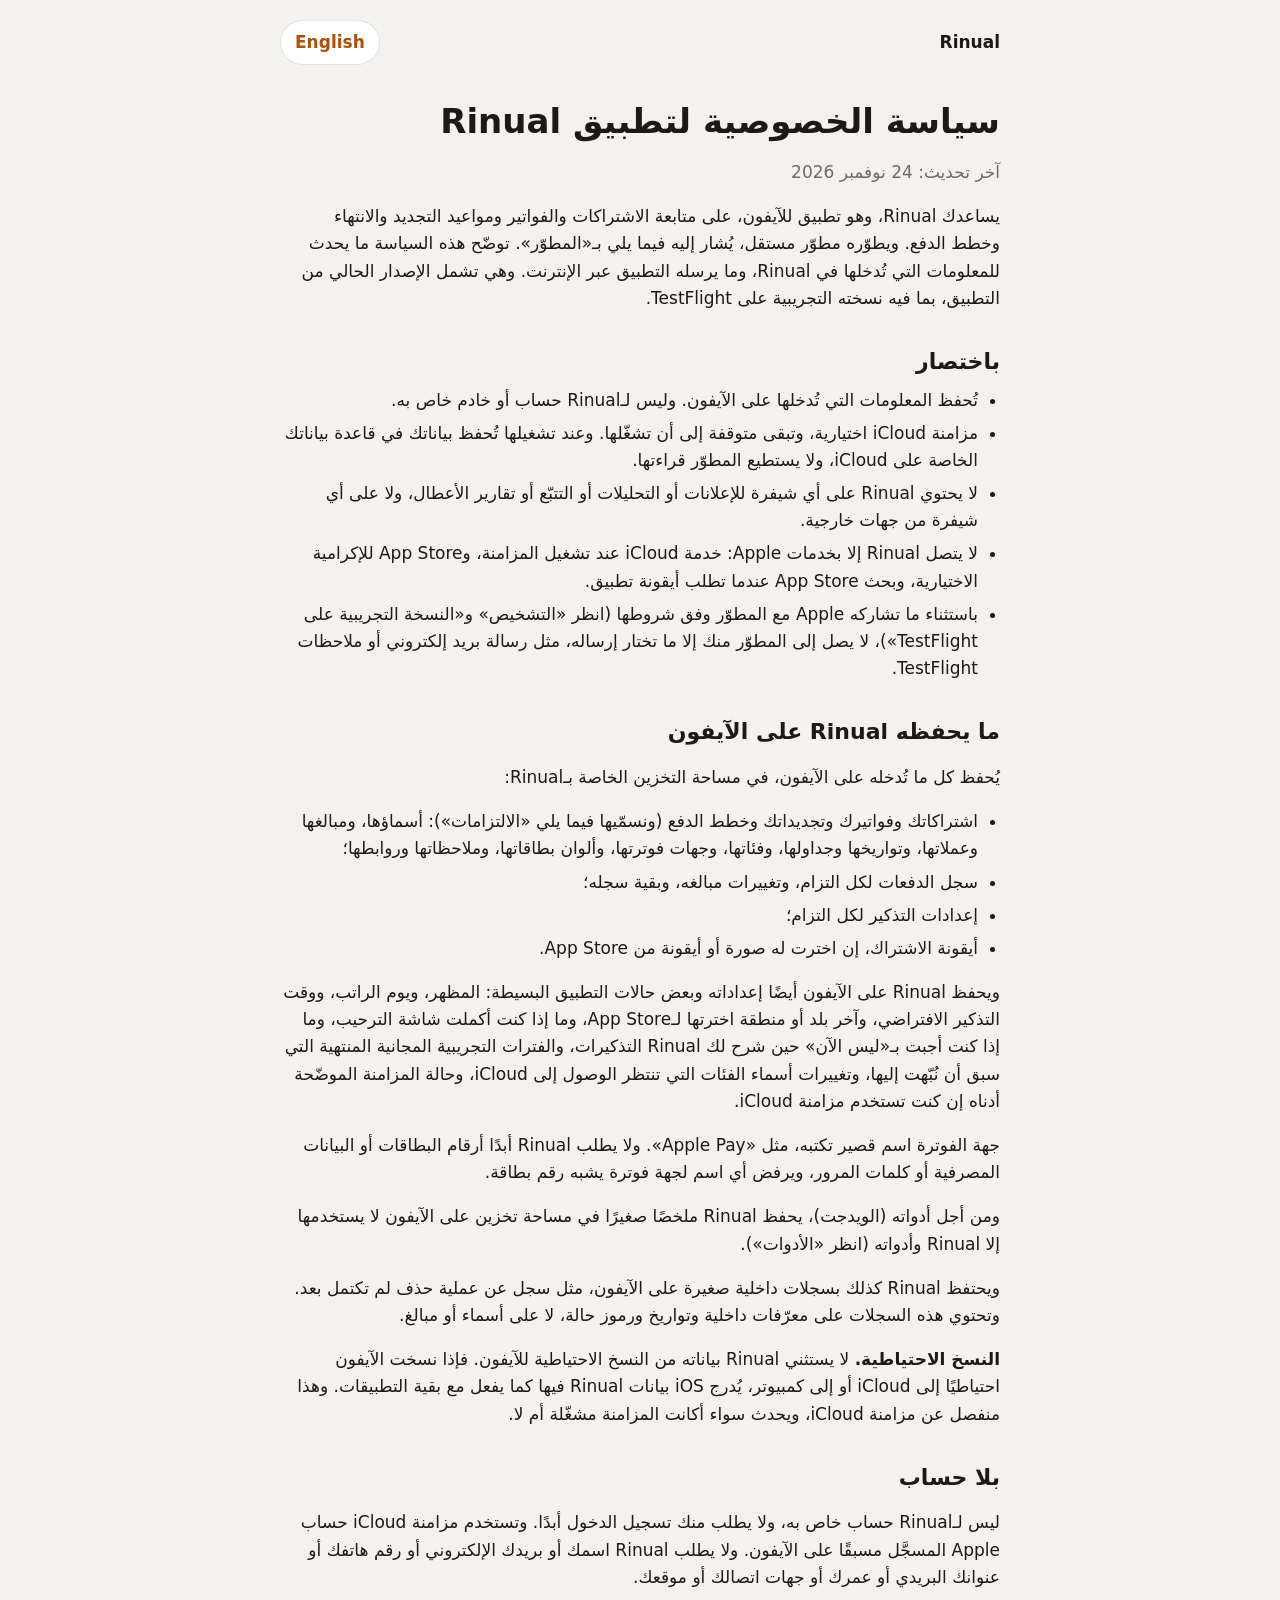
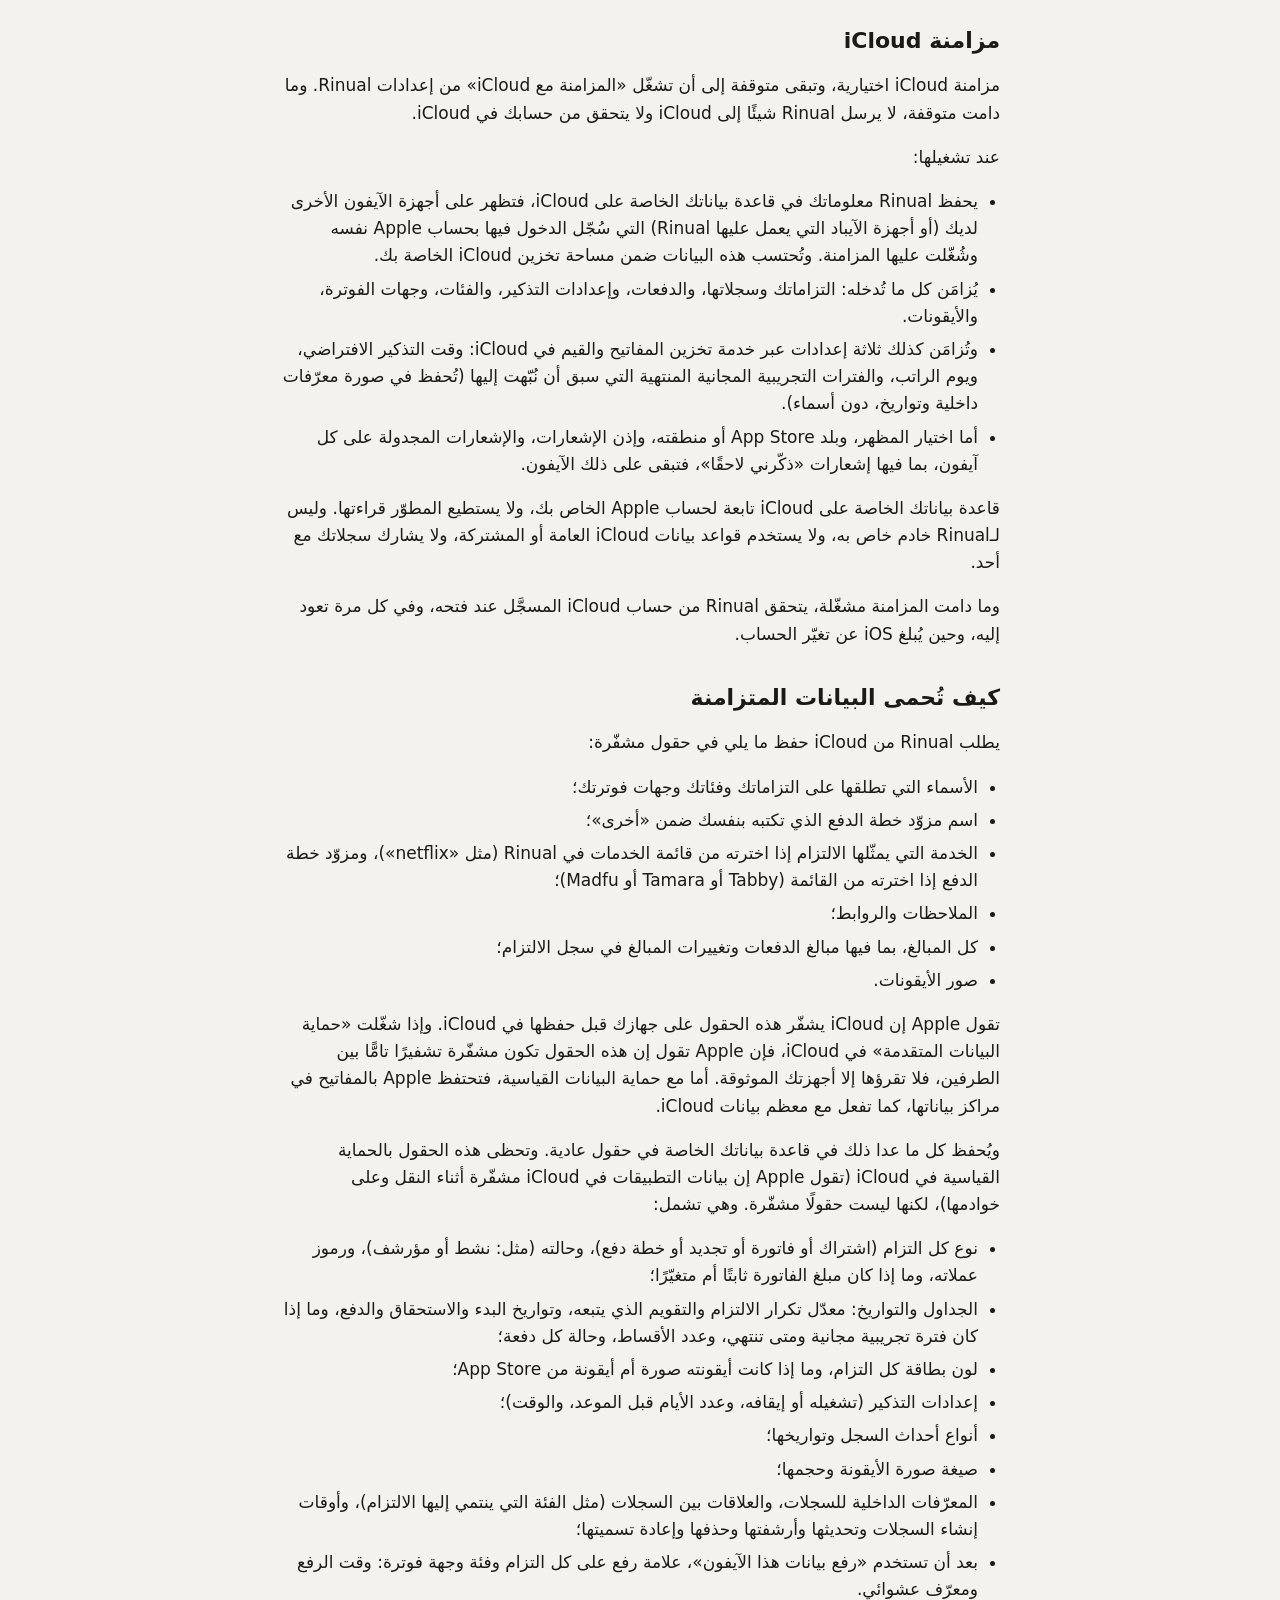
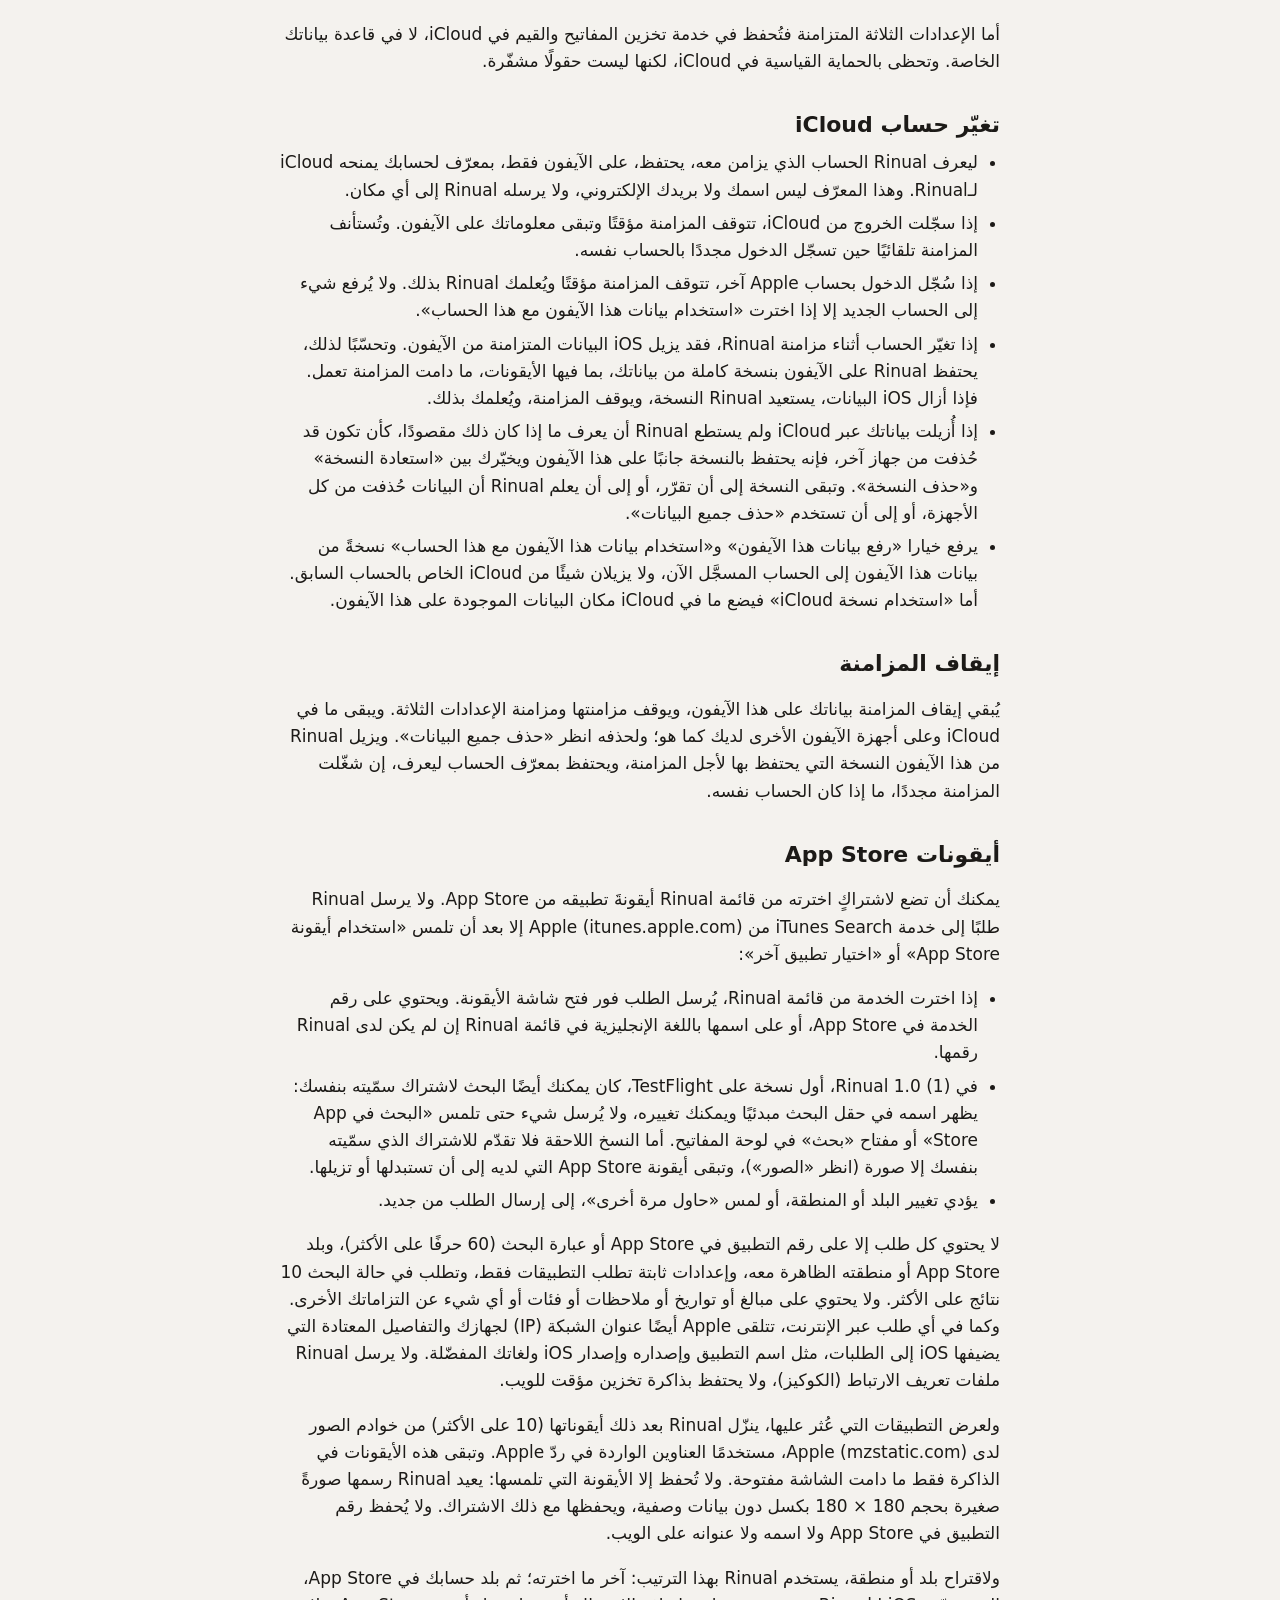
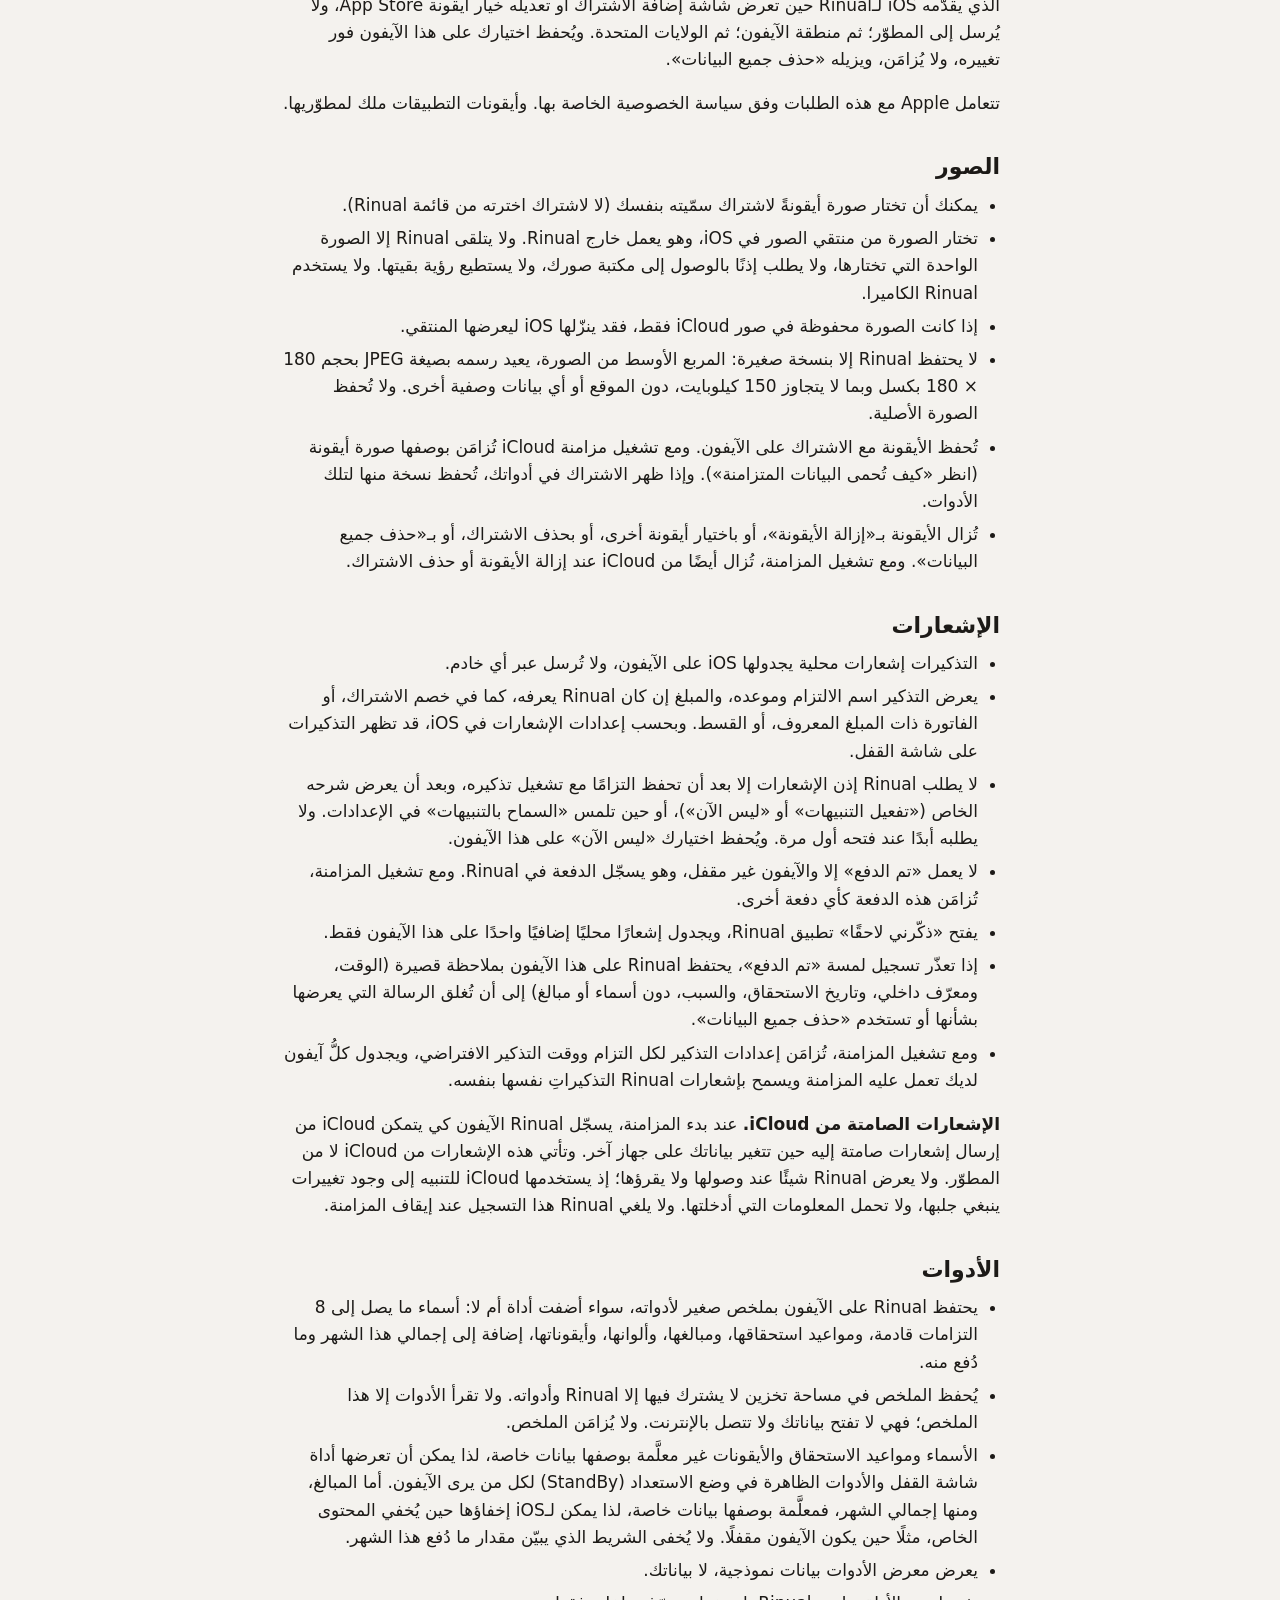
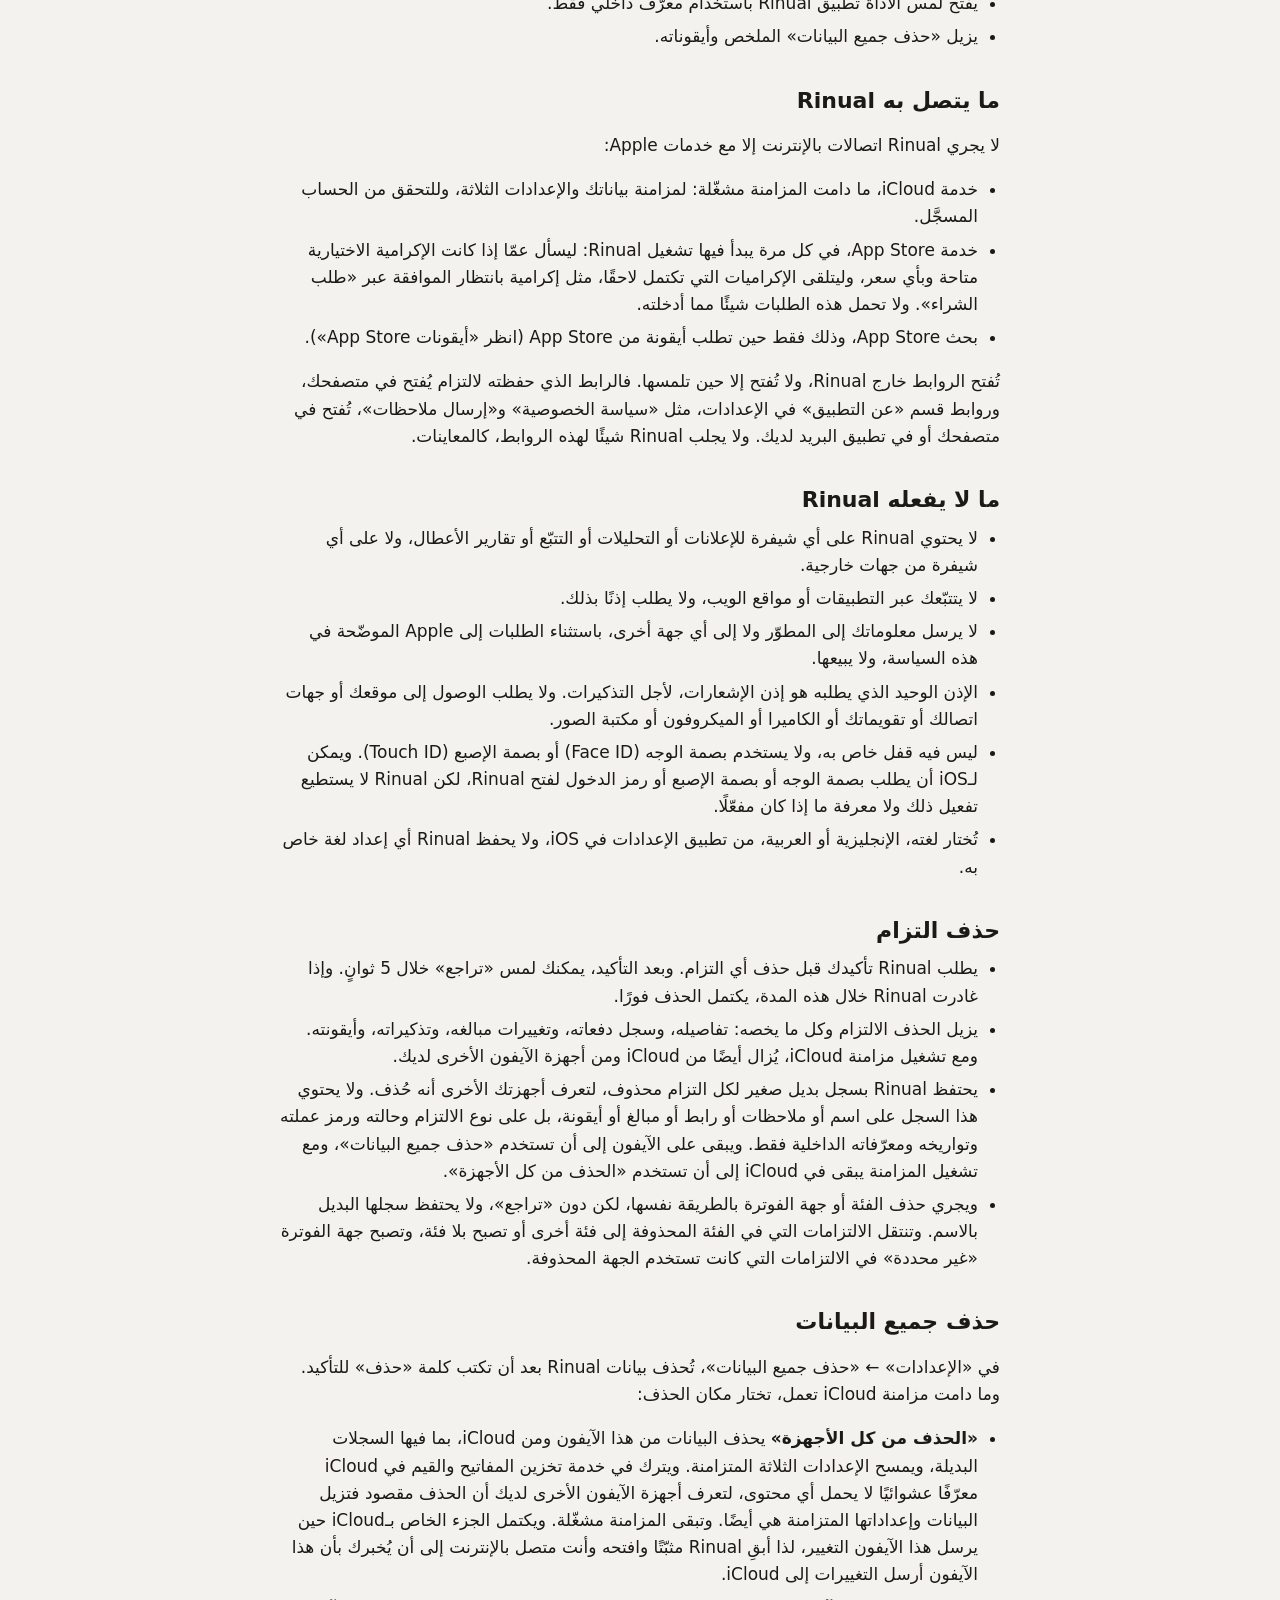
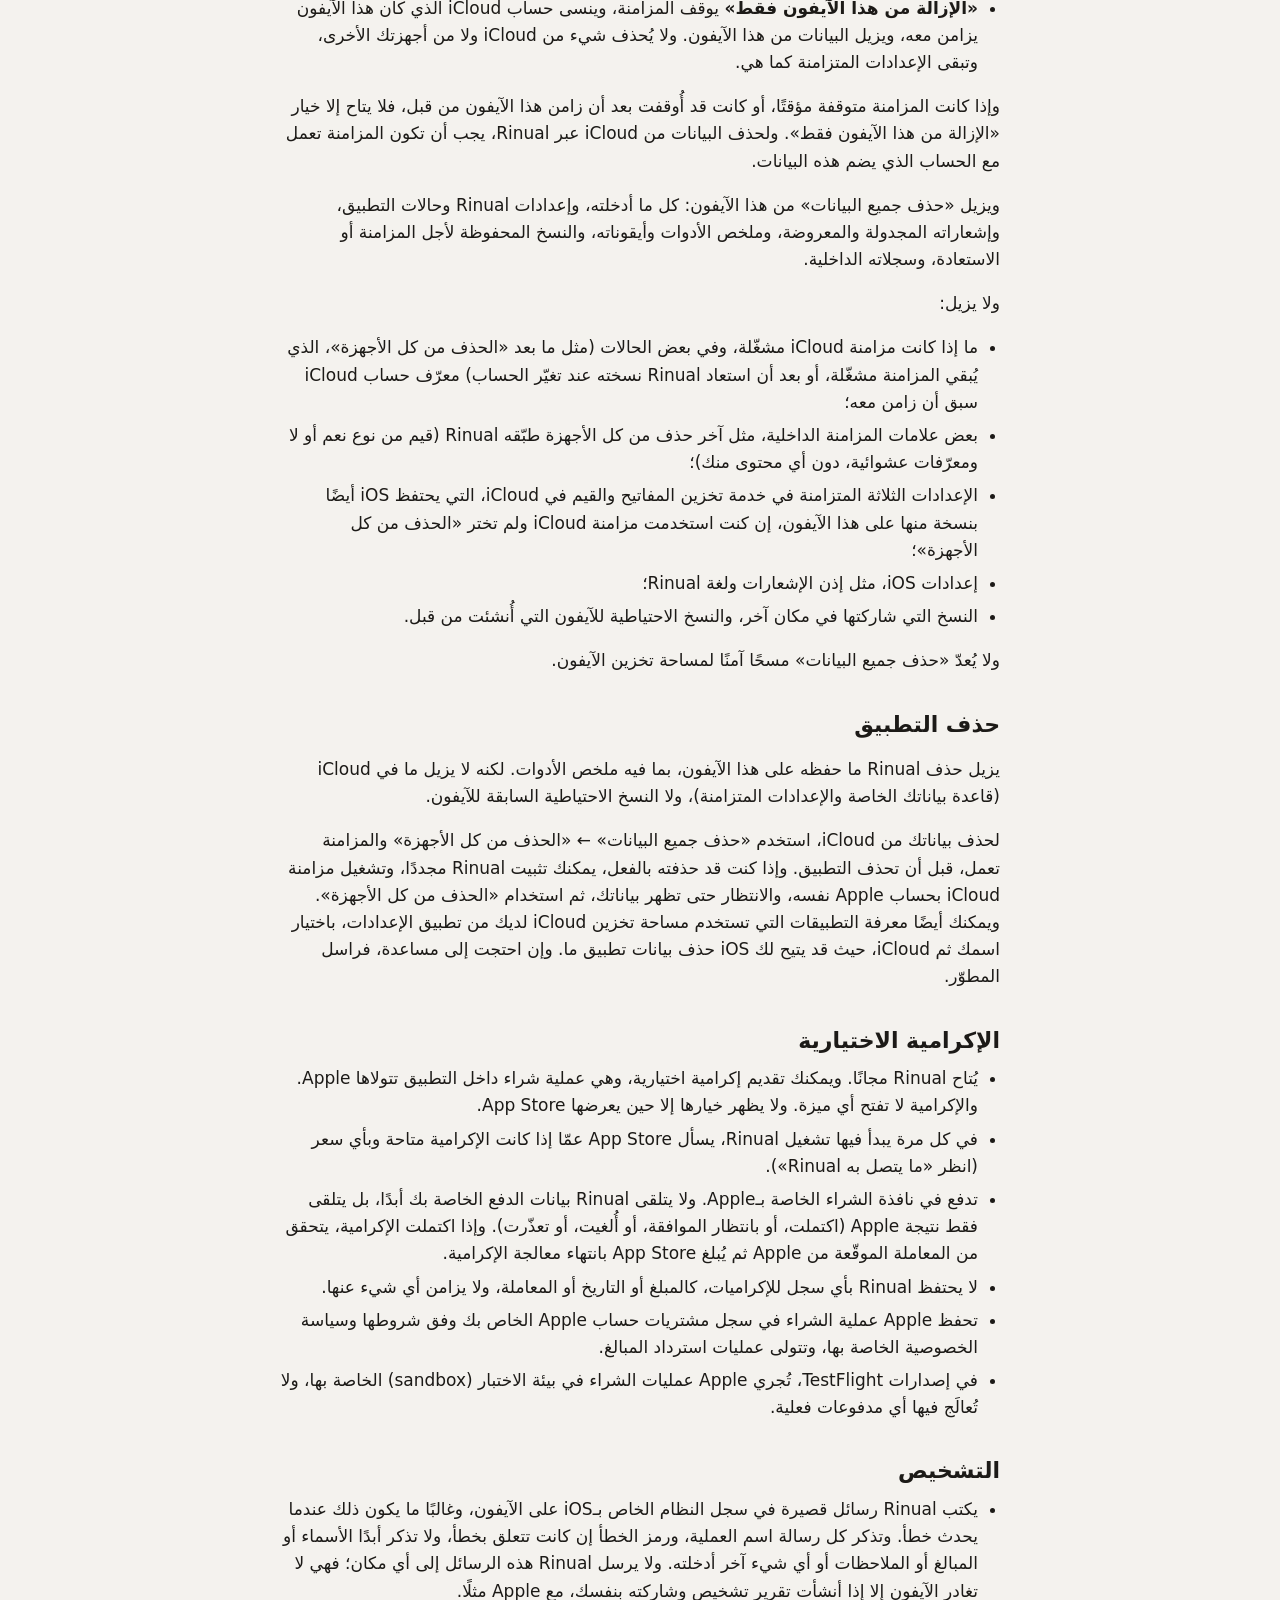
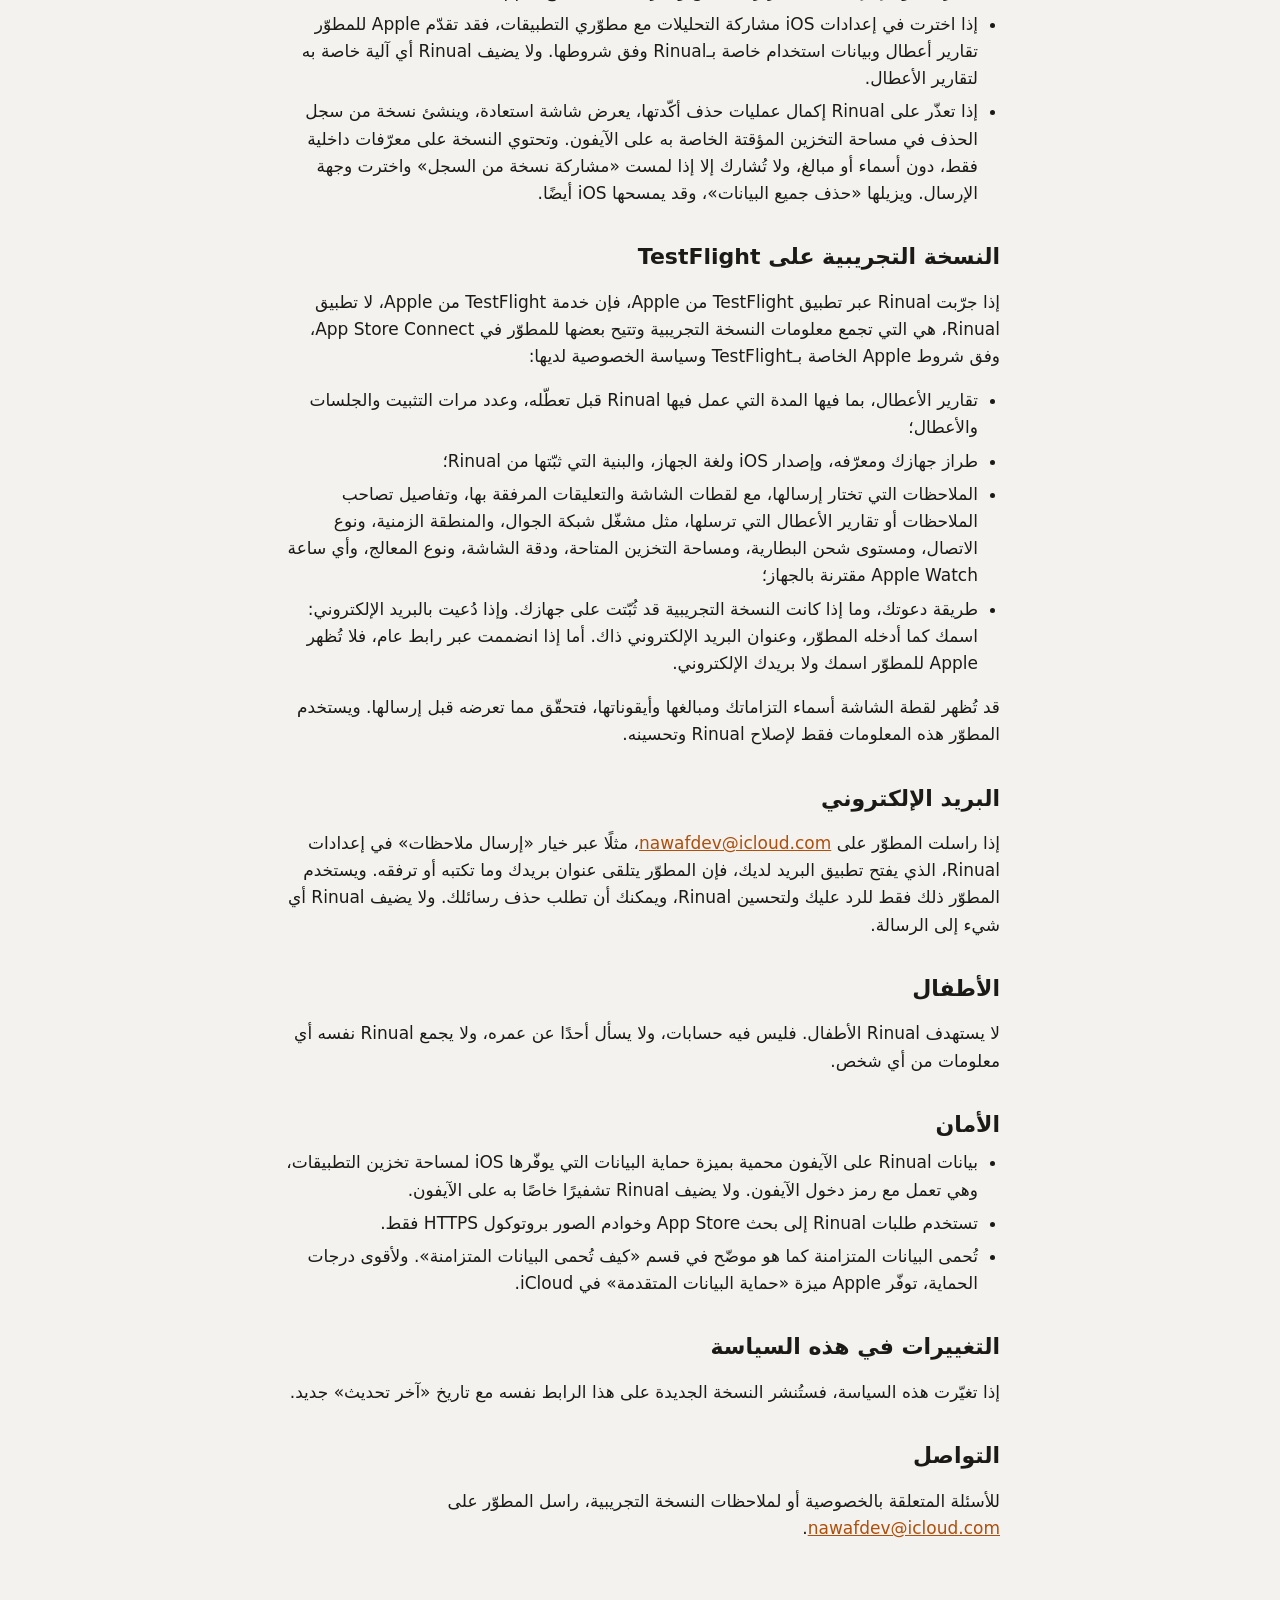
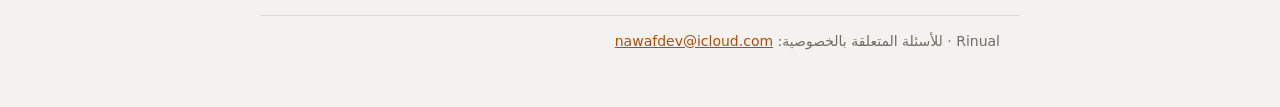
==== commit 1c72b7a6: "Policy: App Store icons only for a service from the list; a subscription you name has a photo or its" ====
--- a/ar/index.html
+++ b/ar/index.html
@@ -13,7 +13,7 @@
 <header><span class="brand">Rinual</span><nav><a href="../" hreflang="en" lang="en">English</a></nav></header>
 <main>
 <h1>سياسة الخصوصية لتطبيق Rinual</h1>
-<p>آخر تحديث: 23 نوفمبر 2026</p>
+<p>آخر تحديث: 24 نوفمبر 2026</p>
 <p>يساعدك Rinual، وهو تطبيق للآيفون، على متابعة الاشتراكات والفواتير ومواعيد التجديد والانتهاء وخطط الدفع. ويطوّره مطوّر مستقل، يُشار إليه فيما يلي بـ«المطوّر». توضّح هذه السياسة ما يحدث للمعلومات التي تُدخلها في Rinual، وما يرسله التطبيق عبر الإنترنت. وهي تشمل الإصدار الحالي من التطبيق، بما فيه نسخته التجريبية على TestFlight.</p>
 
 <h2>باختصار</h2>
@@ -92,10 +92,10 @@
 <p>يُبقي إيقاف المزامنة بياناتك على هذا الآيفون، ويوقف مزامنتها ومزامنة الإعدادات الثلاثة. ويبقى ما في iCloud وعلى أجهزة الآيفون الأخرى لديك كما هو؛ ولحذفه انظر «حذف جميع البيانات». ويزيل Rinual من هذا الآيفون النسخة التي يحتفظ بها لأجل المزامنة، ويحتفظ بمعرّف الحساب ليعرف، إن شغّلت المزامنة مجددًا، ما إذا كان الحساب نفسه.</p>
 
 <h2>أيقونات App Store</h2>
-<p>يمكنك أن تضع لاشتراكٍ أيقونةَ تطبيقه من App Store. ولا يرسل Rinual طلبًا إلى خدمة iTunes Search من Apple (itunes.apple.com) إلا بعد أن تلمس «استخدام أيقونة App Store» أو «اختيار تطبيق آخر»:</p>
+<p>يمكنك أن تضع لاشتراكٍ اخترته من قائمة Rinual أيقونةَ تطبيقه من App Store. ولا يرسل Rinual طلبًا إلى خدمة iTunes Search من Apple (itunes.apple.com) إلا بعد أن تلمس «استخدام أيقونة App Store» أو «اختيار تطبيق آخر»:</p>
 <ul>
 <li>إذا اخترت الخدمة من قائمة Rinual، يُرسل الطلب فور فتح شاشة الأيقونة. ويحتوي على رقم الخدمة في App Store، أو على اسمها باللغة الإنجليزية في قائمة Rinual إن لم يكن لدى Rinual رقمها.</li>
-<li>إذا كنت سمّيت الاشتراك بنفسك، يظهر اسمه في حقل البحث مبدئيًا، ويمكنك تغييره. ولا يُرسل شيء حتى تلمس «البحث في App Store» أو مفتاح «بحث» في لوحة المفاتيح.</li>
+<li>في Rinual 1.0 (1)، أول نسخة على TestFlight، كان يمكنك أيضًا البحث لاشتراك سمّيته بنفسك: يظهر اسمه في حقل البحث مبدئيًا ويمكنك تغييره، ولا يُرسل شيء حتى تلمس «البحث في App Store» أو مفتاح «بحث» في لوحة المفاتيح. أما النسخ اللاحقة فلا تقدّم للاشتراك الذي سمّيته بنفسك إلا صورة (انظر «الصور»)، وتبقى أيقونة App Store التي لديه إلى أن تستبدلها أو تزيلها.</li>
 <li>يؤدي تغيير البلد أو المنطقة، أو لمس «حاول مرة أخرى»، إلى إرسال الطلب من جديد.</li>
 </ul>
 <p>لا يحتوي كل طلب إلا على رقم التطبيق في App Store أو عبارة البحث (60 حرفًا على الأكثر)، وبلد App Store أو منطقته الظاهرة معه، وإعدادات ثابتة تطلب التطبيقات فقط، وتطلب في حالة البحث 10 نتائج على الأكثر. ولا يحتوي على مبالغ أو تواريخ أو ملاحظات أو فئات أو أي شيء عن التزاماتك الأخرى. وكما في أي طلب عبر الإنترنت، تتلقى Apple أيضًا عنوان الشبكة (IP) لجهازك والتفاصيل المعتادة التي يضيفها iOS إلى الطلبات، مثل اسم التطبيق وإصداره وإصدار iOS ولغاتك المفضّلة. ولا يرسل Rinual ملفات تعريف الارتباط (الكوكيز)، ولا يحتفظ بذاكرة تخزين مؤقت للويب.</p>
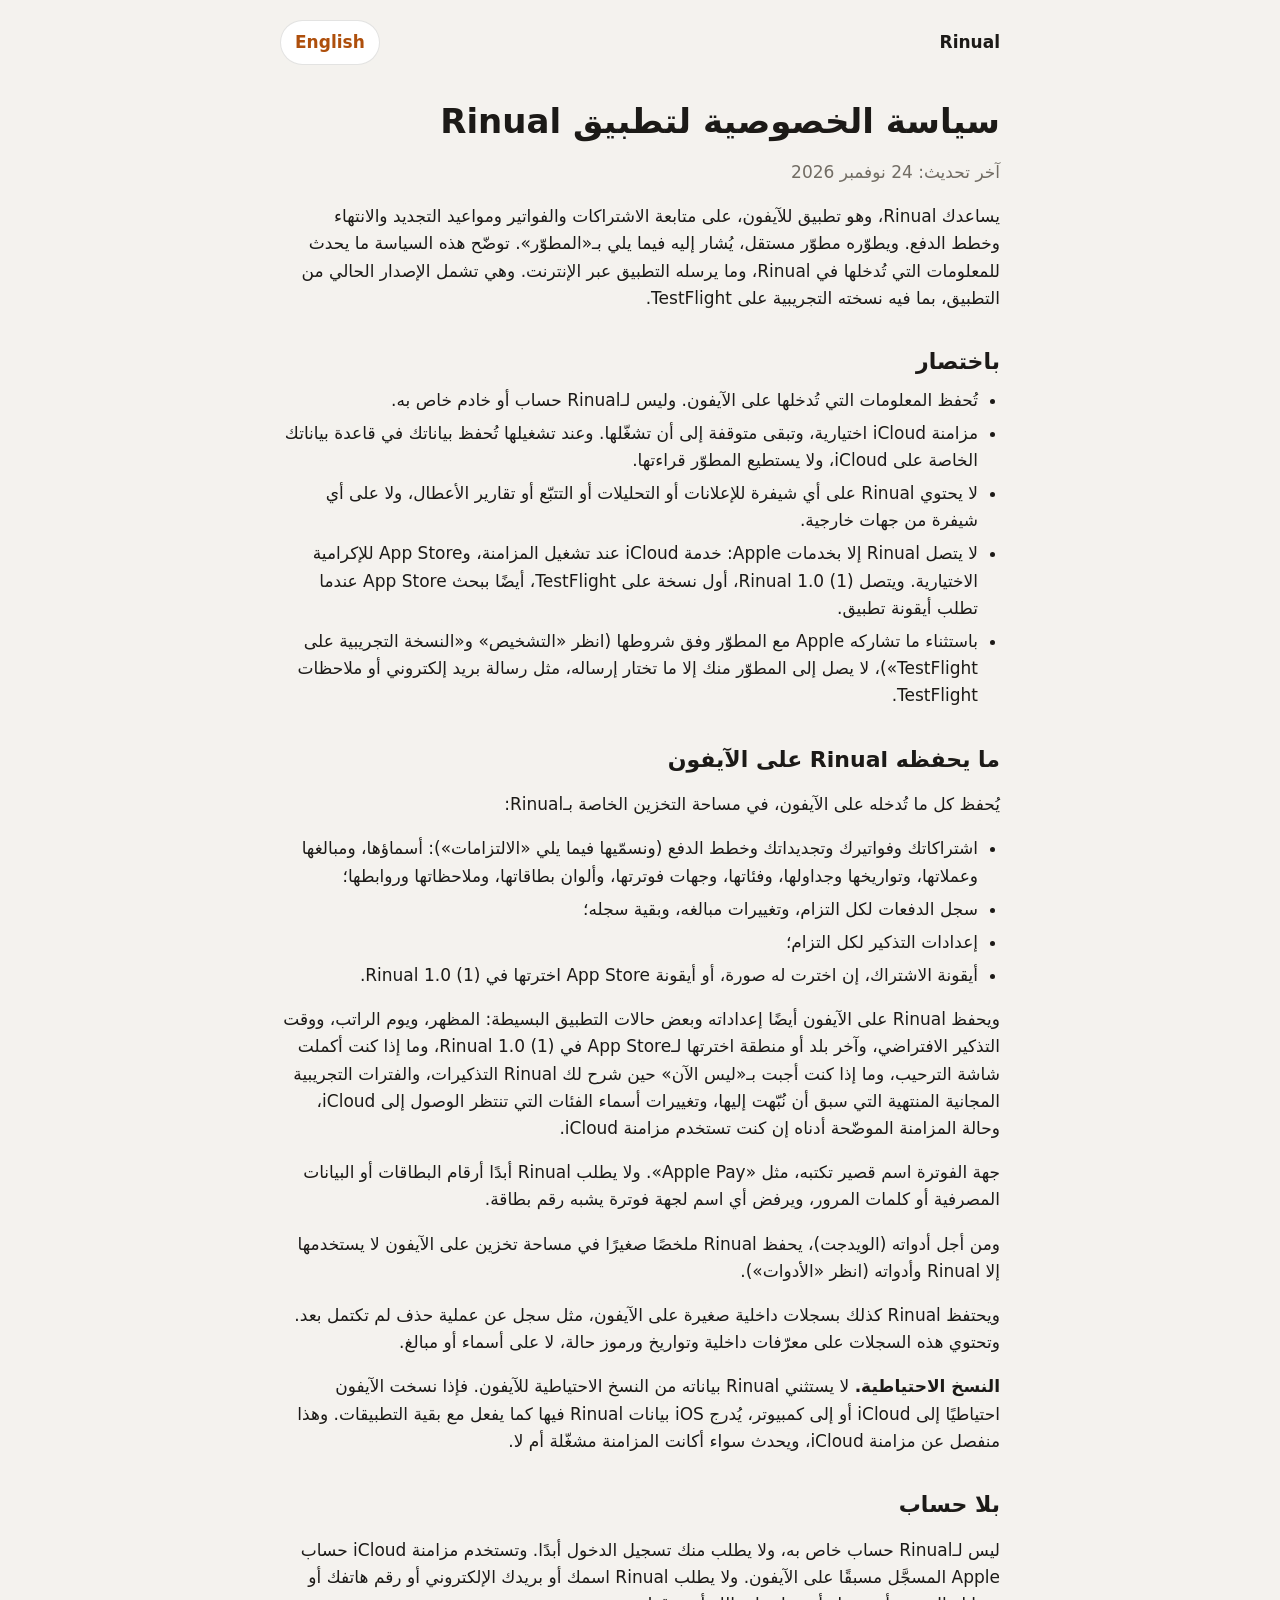
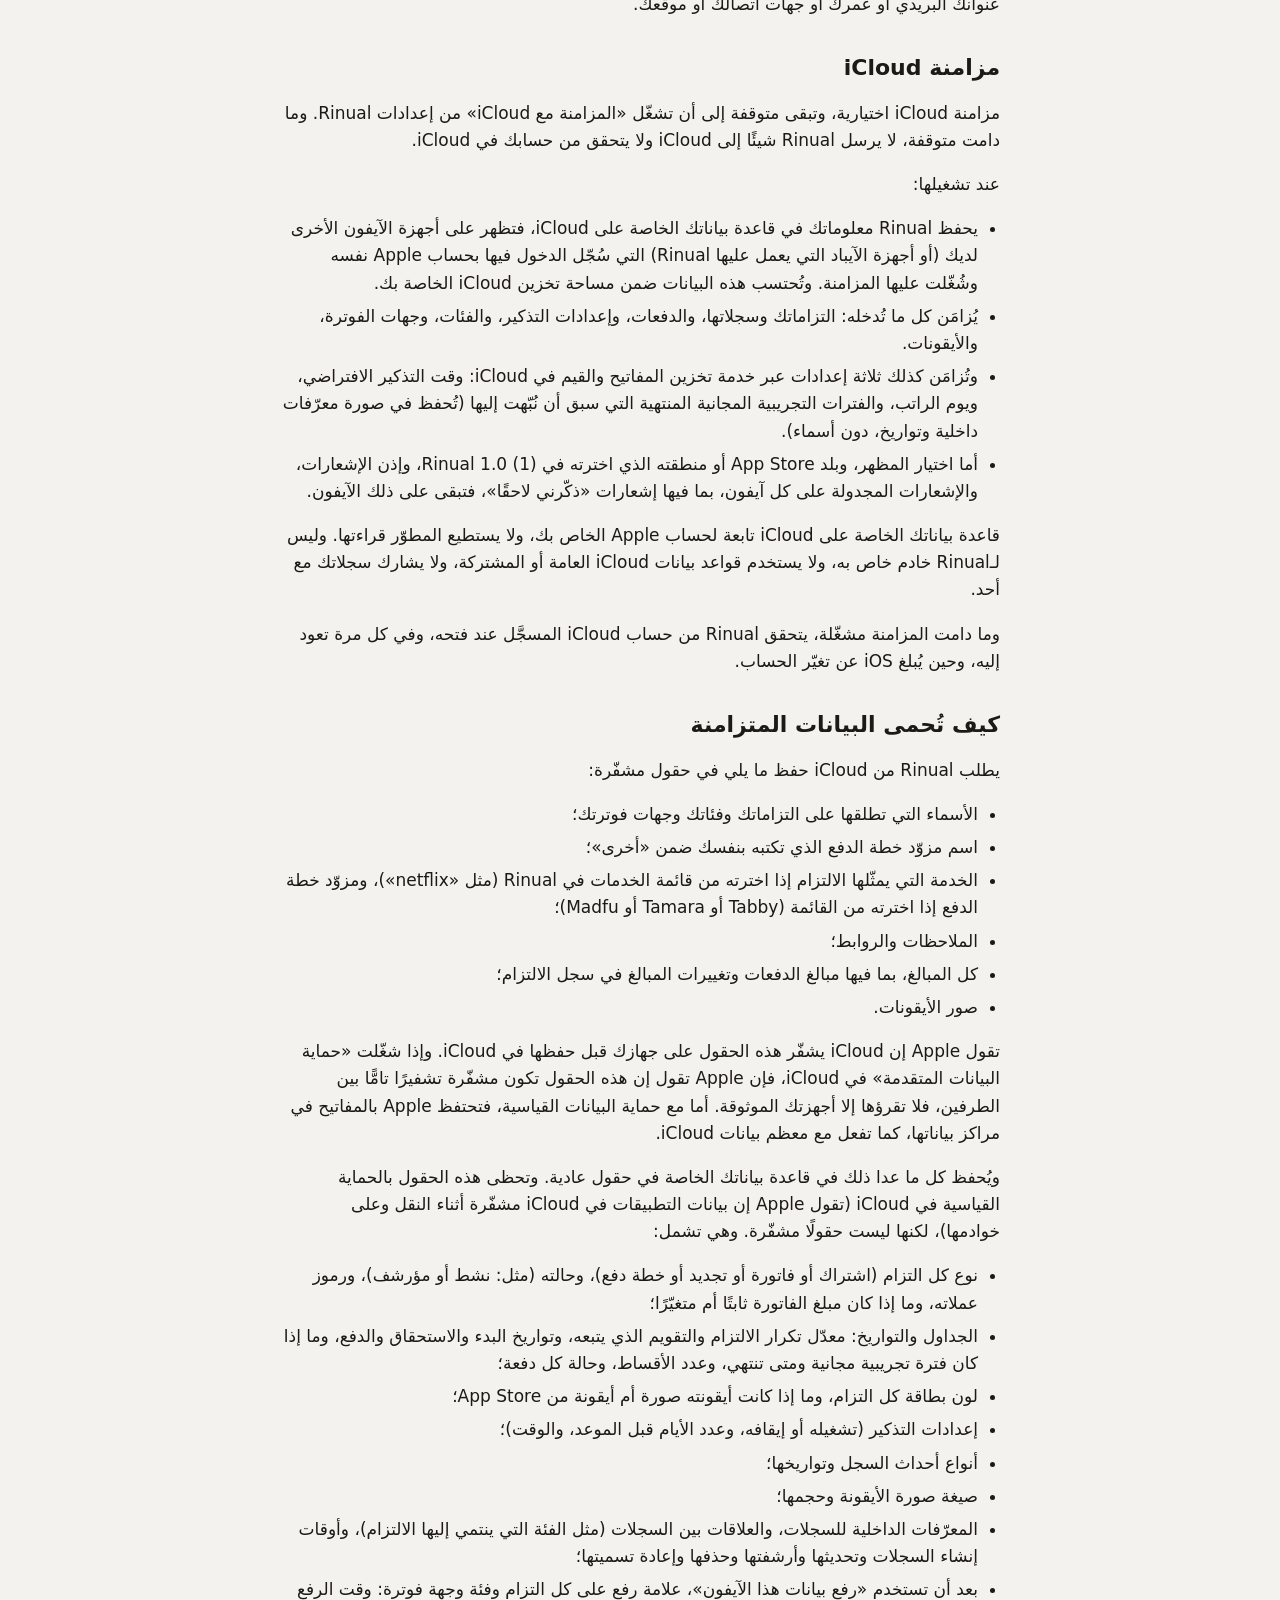
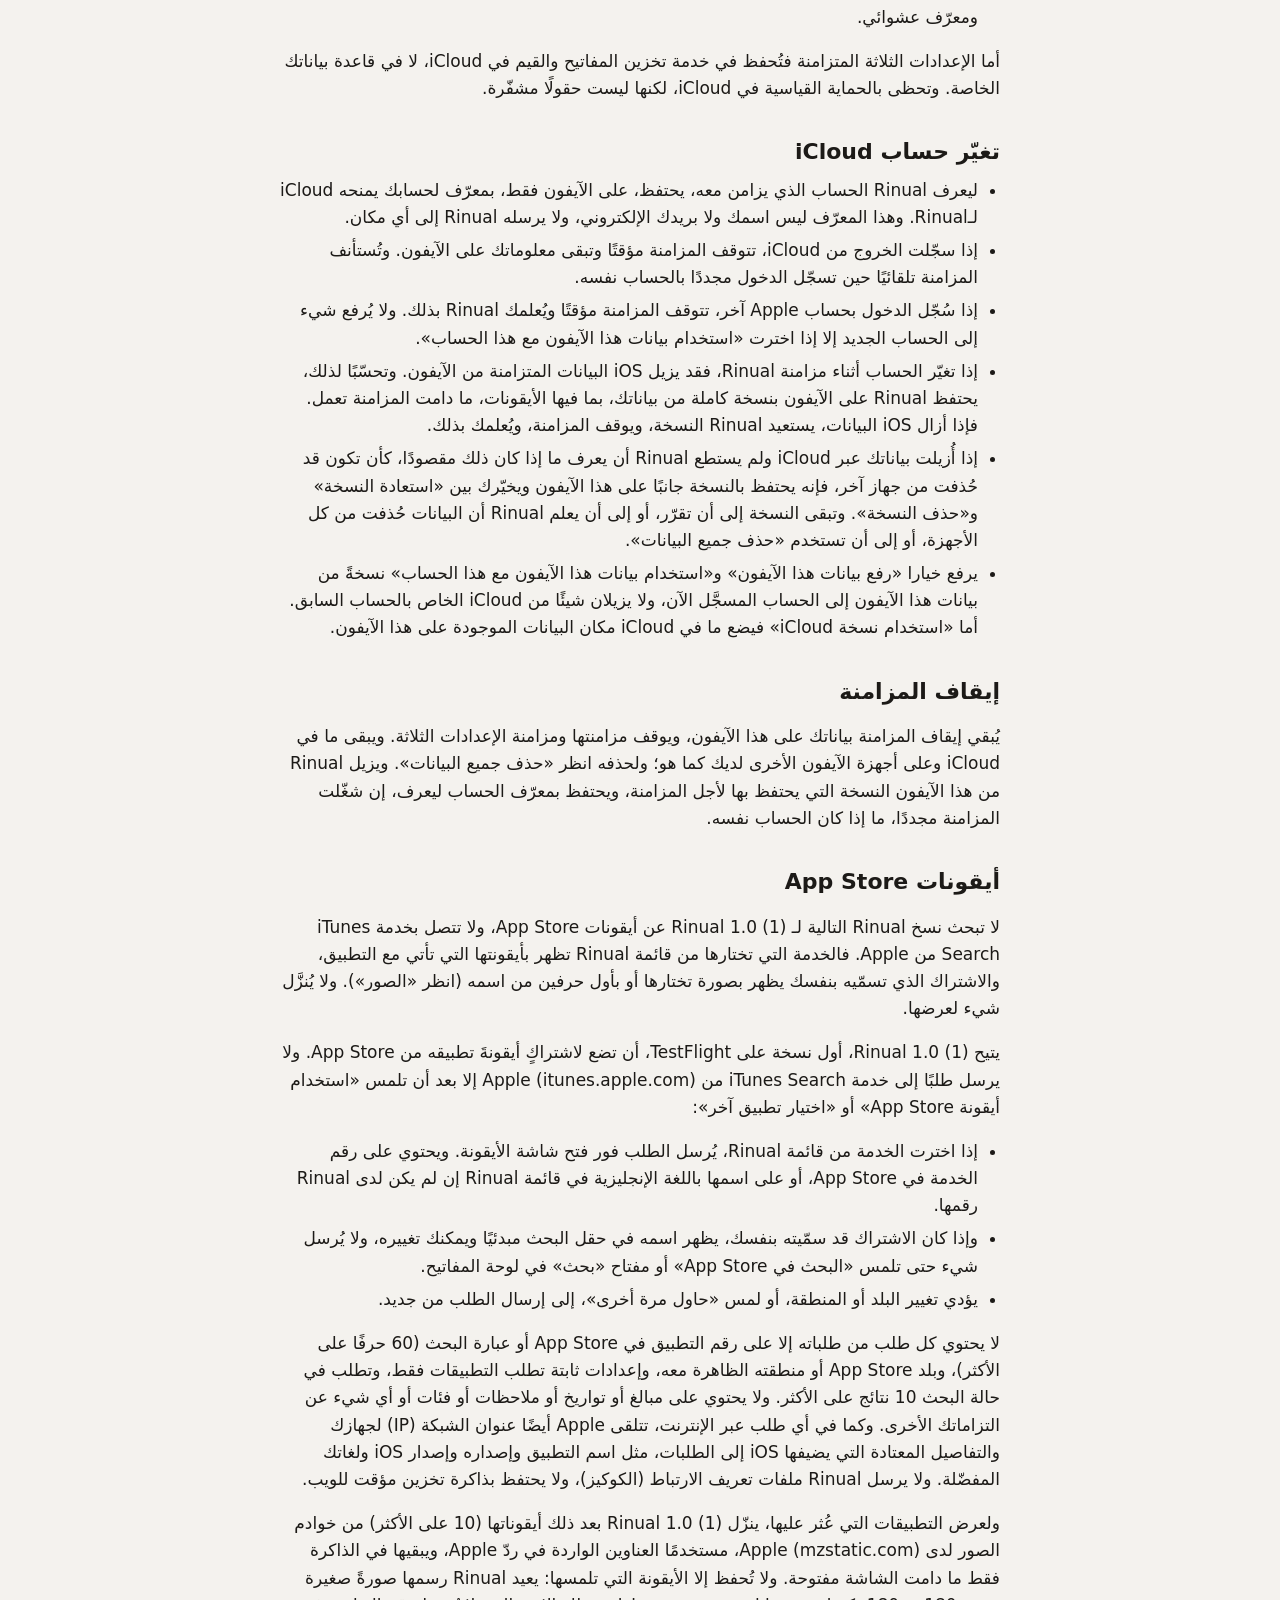
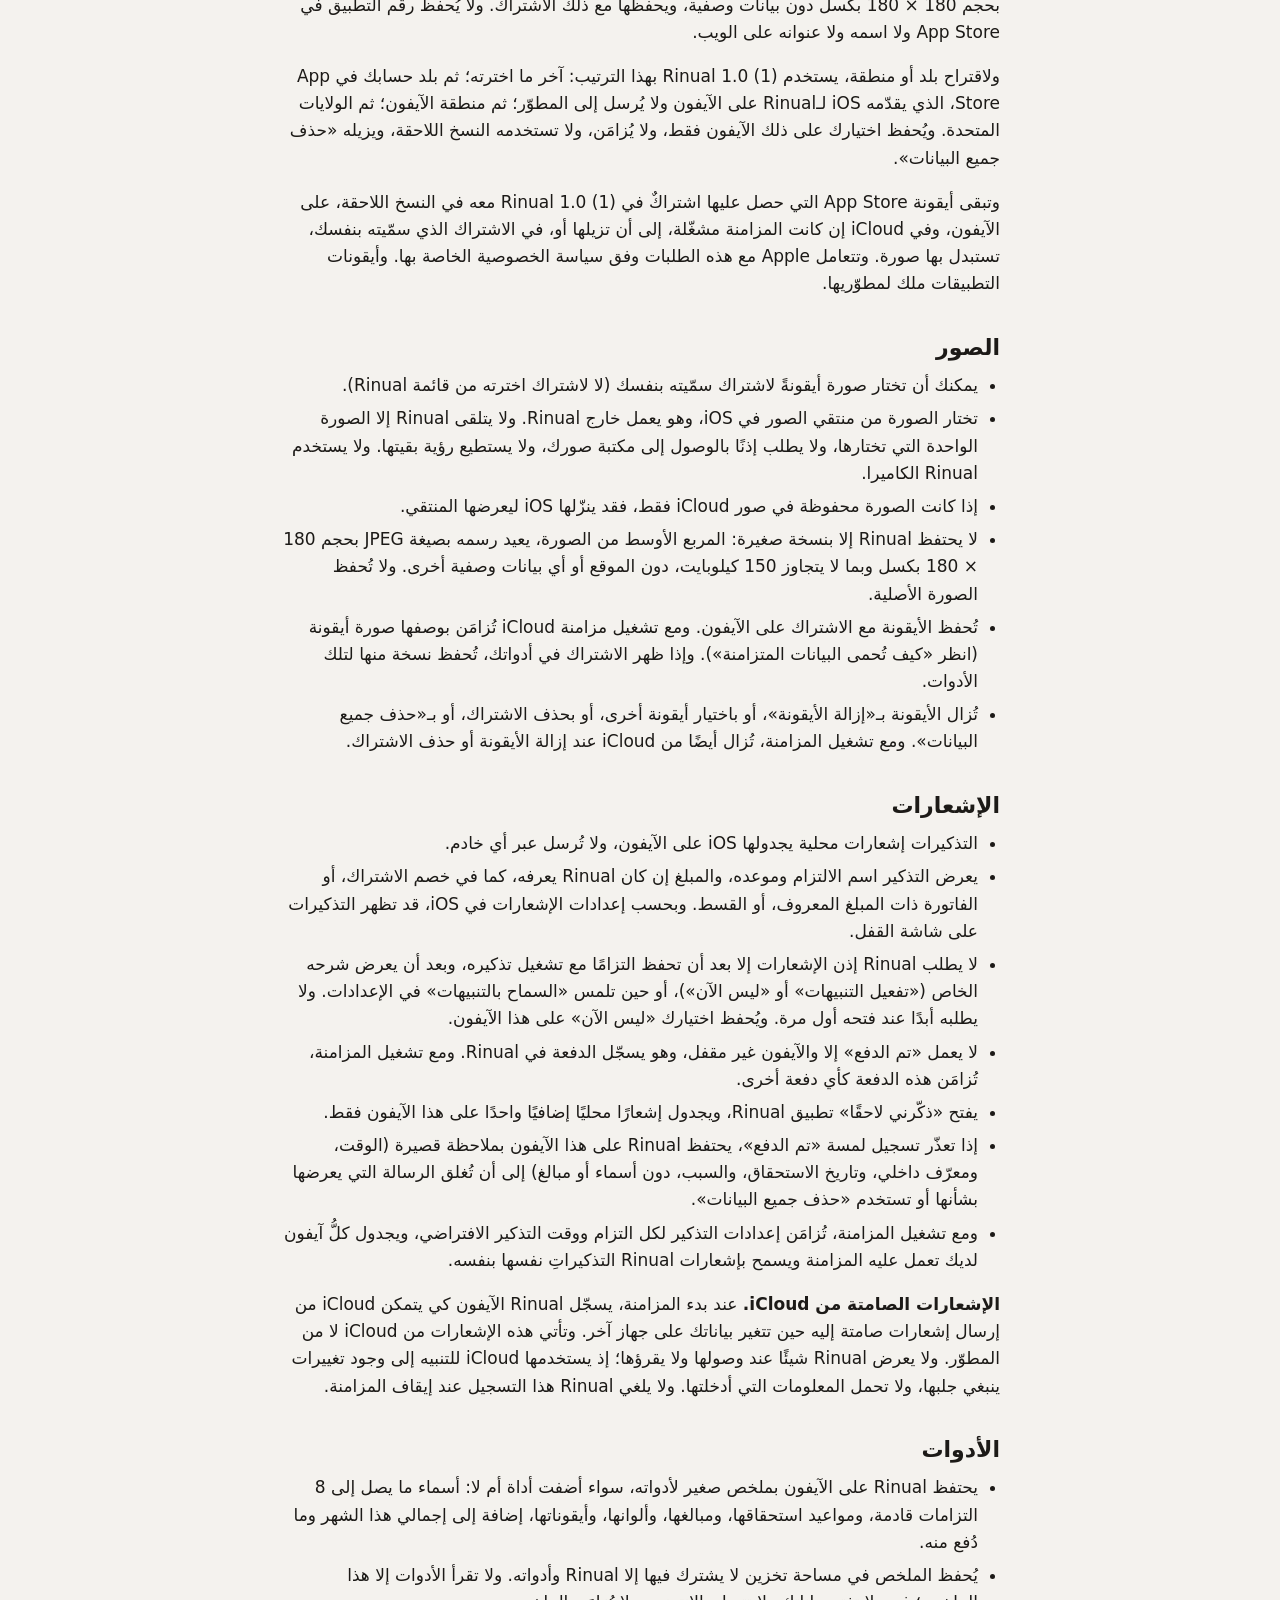
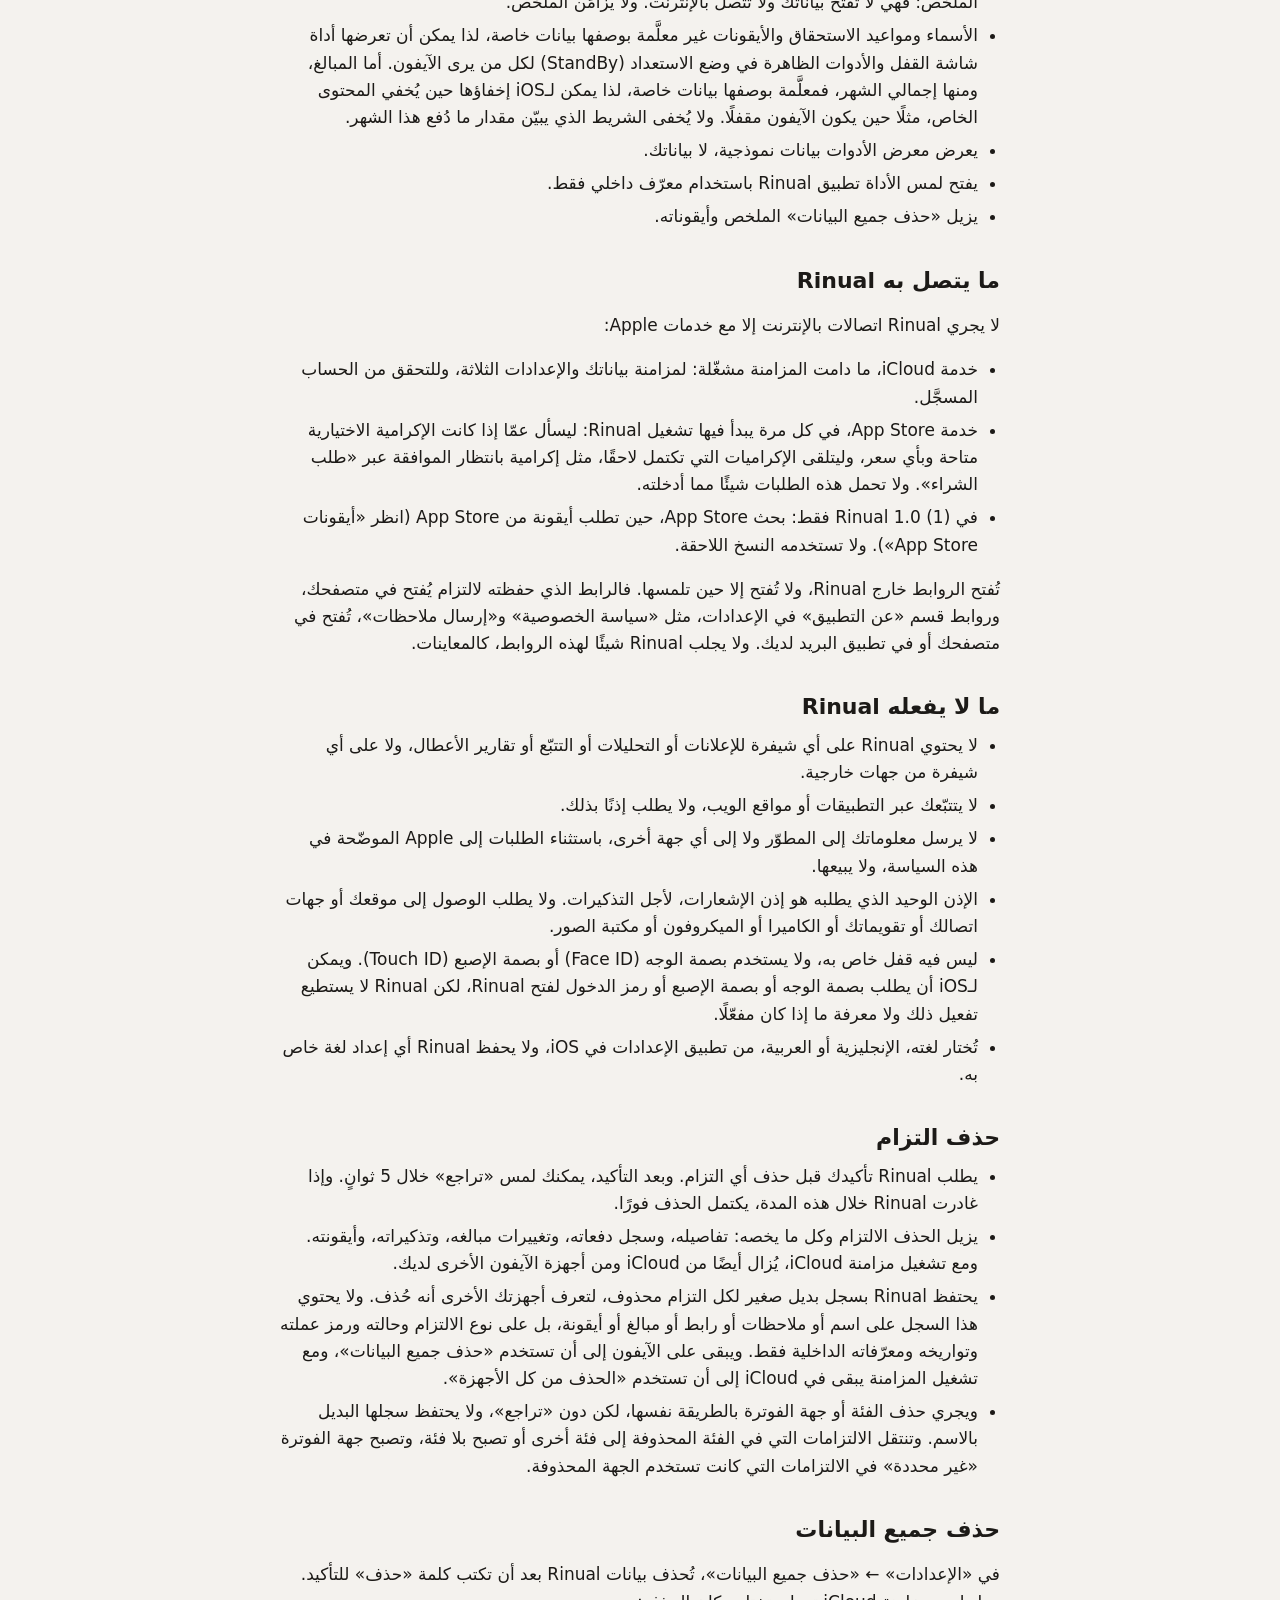
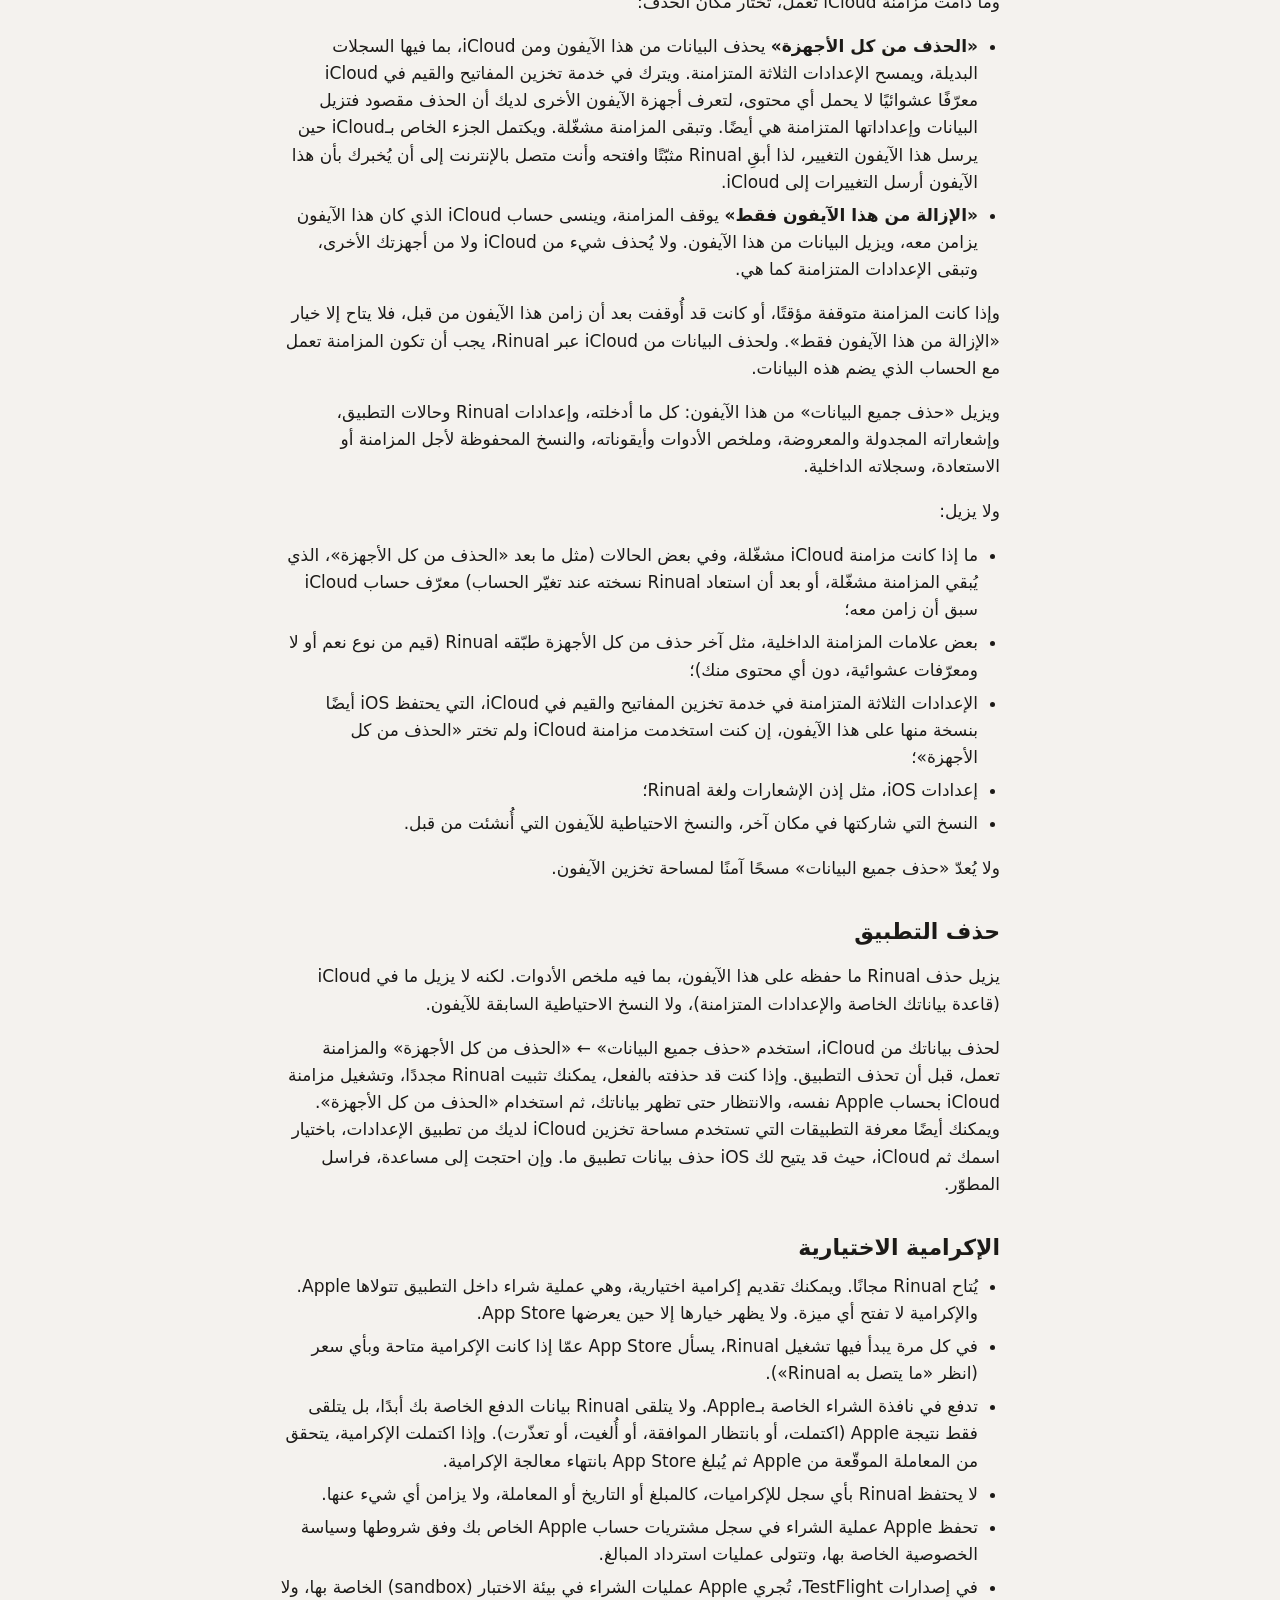
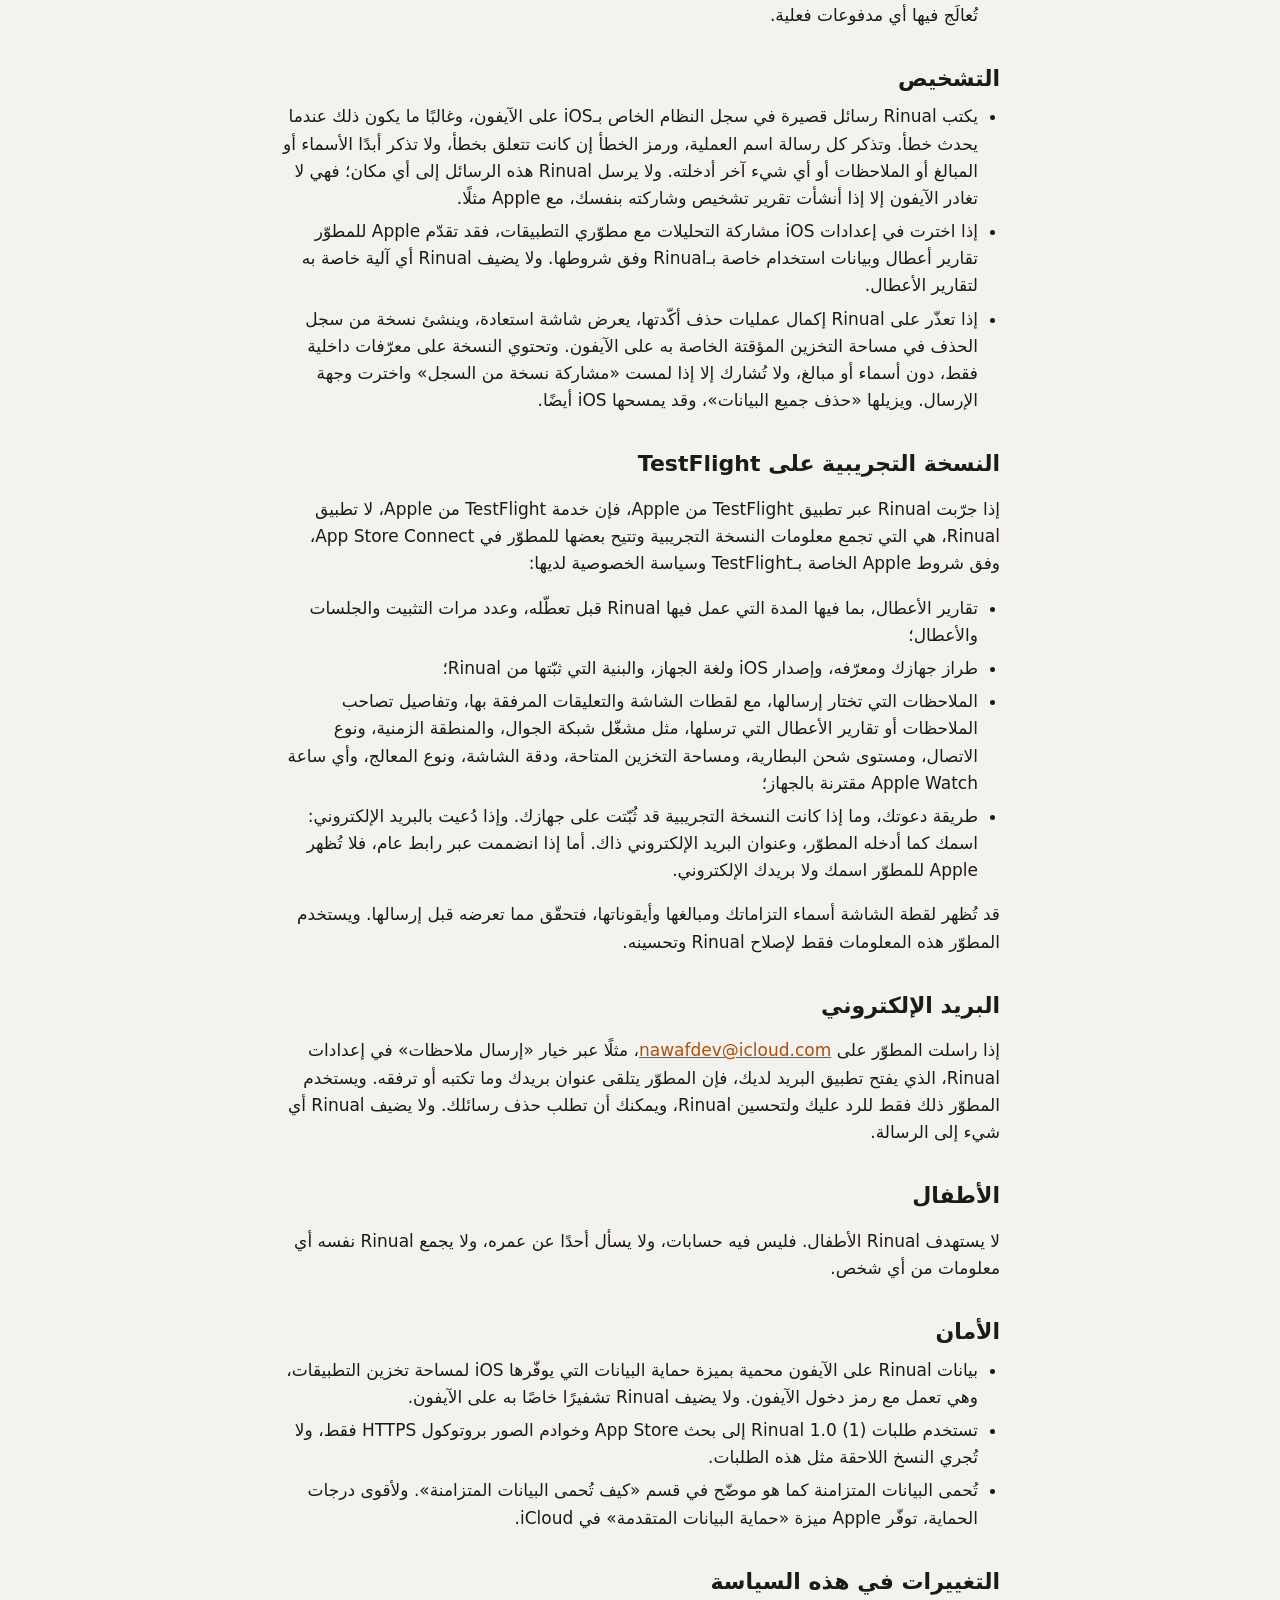
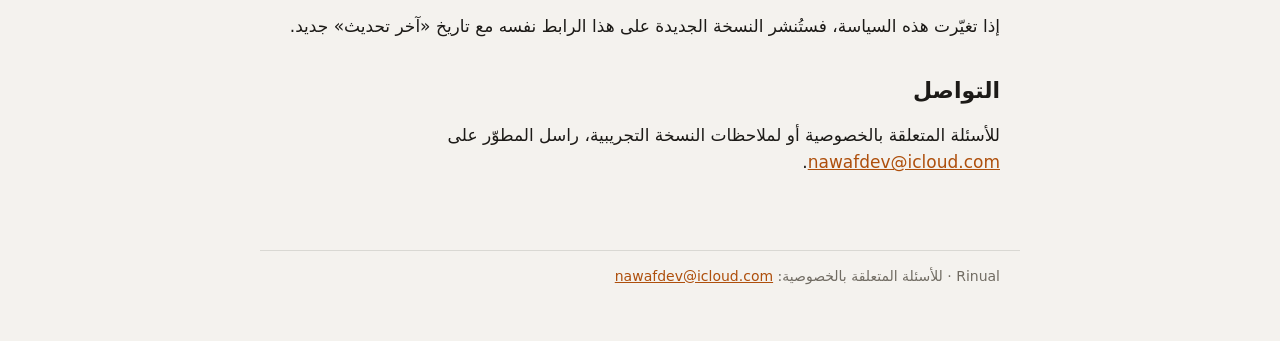
==== commit bc0af5b2: "Policy: builds after 1.0 (1) don't look up App Store icons; 1.0 (1)'s search kept (24 November 2026)" ====
--- a/ar/index.html
+++ b/ar/index.html
@@ -21,7 +21,7 @@
 <li>تُحفظ المعلومات التي تُدخلها على الآيفون. وليس لـRinual حساب أو خادم خاص به.</li>
 <li>مزامنة iCloud اختيارية، وتبقى متوقفة إلى أن تشغّلها. وعند تشغيلها تُحفظ بياناتك في قاعدة بياناتك الخاصة على iCloud، ولا يستطيع المطوّر قراءتها.</li>
 <li>لا يحتوي Rinual على أي شيفرة للإعلانات أو التحليلات أو التتبّع أو تقارير الأعطال، ولا على أي شيفرة من جهات خارجية.</li>
-<li>لا يتصل Rinual إلا بخدمات Apple: خدمة iCloud عند تشغيل المزامنة، وApp Store للإكرامية الاختيارية، وبحث App Store عندما تطلب أيقونة تطبيق.</li>
+<li>لا يتصل Rinual إلا بخدمات Apple: خدمة iCloud عند تشغيل المزامنة، وApp Store للإكرامية الاختيارية. ويتصل Rinual 1.0 (1)، أول نسخة على TestFlight، أيضًا ببحث App Store عندما تطلب أيقونة تطبيق.</li>
 <li>باستثناء ما تشاركه Apple مع المطوّر وفق شروطها (انظر «التشخيص» و«النسخة التجريبية على TestFlight»)، لا يصل إلى المطوّر منك إلا ما تختار إرساله، مثل رسالة بريد إلكتروني أو ملاحظات TestFlight.</li>
 </ul>
 
@@ -31,9 +31,9 @@
 <li>اشتراكاتك وفواتيرك وتجديداتك وخطط الدفع (ونسمّيها فيما يلي «الالتزامات»): أسماؤها، ومبالغها وعملاتها، وتواريخها وجداولها، وفئاتها، وجهات فوترتها، وألوان بطاقاتها، وملاحظاتها وروابطها؛</li>
 <li>سجل الدفعات لكل التزام، وتغييرات مبالغه، وبقية سجله؛</li>
 <li>إعدادات التذكير لكل التزام؛</li>
-<li>أيقونة الاشتراك، إن اخترت له صورة أو أيقونة من App Store.</li>
-</ul>
-<p>ويحفظ Rinual على الآيفون أيضًا إعداداته وبعض حالات التطبيق البسيطة: المظهر، ويوم الراتب، ووقت التذكير الافتراضي، وآخر بلد أو منطقة اخترتها لـApp Store، وما إذا كنت أكملت شاشة الترحيب، وما إذا كنت أجبت بـ«ليس الآن» حين شرح لك Rinual التذكيرات، والفترات التجريبية المجانية المنتهية التي سبق أن نُبّهت إليها، وتغييرات أسماء الفئات التي تنتظر الوصول إلى iCloud، وحالة المزامنة الموضّحة أدناه إن كنت تستخدم مزامنة iCloud.</p>
+<li>أيقونة الاشتراك، إن اخترت له صورة، أو أيقونة App Store اخترتها في Rinual 1.0 (1).</li>
+</ul>
+<p>ويحفظ Rinual على الآيفون أيضًا إعداداته وبعض حالات التطبيق البسيطة: المظهر، ويوم الراتب، ووقت التذكير الافتراضي، وآخر بلد أو منطقة اخترتها لـApp Store في Rinual 1.0 (1)، وما إذا كنت أكملت شاشة الترحيب، وما إذا كنت أجبت بـ«ليس الآن» حين شرح لك Rinual التذكيرات، والفترات التجريبية المجانية المنتهية التي سبق أن نُبّهت إليها، وتغييرات أسماء الفئات التي تنتظر الوصول إلى iCloud، وحالة المزامنة الموضّحة أدناه إن كنت تستخدم مزامنة iCloud.</p>
 <p>جهة الفوترة اسم قصير تكتبه، مثل «Apple Pay». ولا يطلب Rinual أبدًا أرقام البطاقات أو البيانات المصرفية أو كلمات المرور، ويرفض أي اسم لجهة فوترة يشبه رقم بطاقة.</p>
 <p>ومن أجل أدواته (الويدجت)، يحفظ Rinual ملخصًا صغيرًا في مساحة تخزين على الآيفون لا يستخدمها إلا Rinual وأدواته (انظر «الأدوات»).</p>
 <p>ويحتفظ Rinual كذلك بسجلات داخلية صغيرة على الآيفون، مثل سجل عن عملية حذف لم تكتمل بعد. وتحتوي هذه السجلات على معرّفات داخلية وتواريخ ورموز حالة، لا على أسماء أو مبالغ.</p>
@@ -49,7 +49,7 @@
 <li>يحفظ Rinual معلوماتك في قاعدة بياناتك الخاصة على iCloud، فتظهر على أجهزة الآيفون الأخرى لديك (أو أجهزة الآيباد التي يعمل عليها Rinual) التي سُجّل الدخول فيها بحساب Apple نفسه وشُغّلت عليها المزامنة. وتُحتسب هذه البيانات ضمن مساحة تخزين iCloud الخاصة بك.</li>
 <li>يُزامَن كل ما تُدخله: التزاماتك وسجلاتها، والدفعات، وإعدادات التذكير، والفئات، وجهات الفوترة، والأيقونات.</li>
 <li>وتُزامَن كذلك ثلاثة إعدادات عبر خدمة تخزين المفاتيح والقيم في iCloud: وقت التذكير الافتراضي، ويوم الراتب، والفترات التجريبية المجانية المنتهية التي سبق أن نُبّهت إليها (تُحفظ في صورة معرّفات داخلية وتواريخ، دون أسماء).</li>
-<li>أما اختيار المظهر، وبلد App Store أو منطقته، وإذن الإشعارات، والإشعارات المجدولة على كل آيفون، بما فيها إشعارات «ذكّرني لاحقًا»، فتبقى على ذلك الآيفون.</li>
+<li>أما اختيار المظهر، وبلد App Store أو منطقته الذي اخترته في Rinual 1.0 (1)، وإذن الإشعارات، والإشعارات المجدولة على كل آيفون، بما فيها إشعارات «ذكّرني لاحقًا»، فتبقى على ذلك الآيفون.</li>
 </ul>
 <p>قاعدة بياناتك الخاصة على iCloud تابعة لحساب Apple الخاص بك، ولا يستطيع المطوّر قراءتها. وليس لـRinual خادم خاص به، ولا يستخدم قواعد بيانات iCloud العامة أو المشتركة، ولا يشارك سجلاتك مع أحد.</p>
 <p>وما دامت المزامنة مشغّلة، يتحقق Rinual من حساب iCloud المسجَّل عند فتحه، وفي كل مرة تعود إليه، وحين يُبلغ iOS عن تغيّر الحساب.</p>
@@ -92,16 +92,17 @@
 <p>يُبقي إيقاف المزامنة بياناتك على هذا الآيفون، ويوقف مزامنتها ومزامنة الإعدادات الثلاثة. ويبقى ما في iCloud وعلى أجهزة الآيفون الأخرى لديك كما هو؛ ولحذفه انظر «حذف جميع البيانات». ويزيل Rinual من هذا الآيفون النسخة التي يحتفظ بها لأجل المزامنة، ويحتفظ بمعرّف الحساب ليعرف، إن شغّلت المزامنة مجددًا، ما إذا كان الحساب نفسه.</p>
 
 <h2>أيقونات App Store</h2>
-<p>يمكنك أن تضع لاشتراكٍ اخترته من قائمة Rinual أيقونةَ تطبيقه من App Store. ولا يرسل Rinual طلبًا إلى خدمة iTunes Search من Apple (itunes.apple.com) إلا بعد أن تلمس «استخدام أيقونة App Store» أو «اختيار تطبيق آخر»:</p>
+<p>لا تبحث نسخ Rinual التالية لـ Rinual 1.0 (1) عن أيقونات App Store، ولا تتصل بخدمة iTunes Search من Apple. فالخدمة التي تختارها من قائمة Rinual تظهر بأيقونتها التي تأتي مع التطبيق، والاشتراك الذي تسمّيه بنفسك يظهر بصورة تختارها أو بأول حرفين من اسمه (انظر «الصور»). ولا يُنزَّل شيء لعرضها.</p>
+<p>يتيح Rinual 1.0 (1)، أول نسخة على TestFlight، أن تضع لاشتراكٍ أيقونةَ تطبيقه من App Store. ولا يرسل طلبًا إلى خدمة iTunes Search من Apple (itunes.apple.com) إلا بعد أن تلمس «استخدام أيقونة App Store» أو «اختيار تطبيق آخر»:</p>
 <ul>
 <li>إذا اخترت الخدمة من قائمة Rinual، يُرسل الطلب فور فتح شاشة الأيقونة. ويحتوي على رقم الخدمة في App Store، أو على اسمها باللغة الإنجليزية في قائمة Rinual إن لم يكن لدى Rinual رقمها.</li>
-<li>في Rinual 1.0 (1)، أول نسخة على TestFlight، كان يمكنك أيضًا البحث لاشتراك سمّيته بنفسك: يظهر اسمه في حقل البحث مبدئيًا ويمكنك تغييره، ولا يُرسل شيء حتى تلمس «البحث في App Store» أو مفتاح «بحث» في لوحة المفاتيح. أما النسخ اللاحقة فلا تقدّم للاشتراك الذي سمّيته بنفسك إلا صورة (انظر «الصور»)، وتبقى أيقونة App Store التي لديه إلى أن تستبدلها أو تزيلها.</li>
+<li>وإذا كان الاشتراك قد سمّيته بنفسك، يظهر اسمه في حقل البحث مبدئيًا ويمكنك تغييره، ولا يُرسل شيء حتى تلمس «البحث في App Store» أو مفتاح «بحث» في لوحة المفاتيح.</li>
 <li>يؤدي تغيير البلد أو المنطقة، أو لمس «حاول مرة أخرى»، إلى إرسال الطلب من جديد.</li>
 </ul>
-<p>لا يحتوي كل طلب إلا على رقم التطبيق في App Store أو عبارة البحث (60 حرفًا على الأكثر)، وبلد App Store أو منطقته الظاهرة معه، وإعدادات ثابتة تطلب التطبيقات فقط، وتطلب في حالة البحث 10 نتائج على الأكثر. ولا يحتوي على مبالغ أو تواريخ أو ملاحظات أو فئات أو أي شيء عن التزاماتك الأخرى. وكما في أي طلب عبر الإنترنت، تتلقى Apple أيضًا عنوان الشبكة (IP) لجهازك والتفاصيل المعتادة التي يضيفها iOS إلى الطلبات، مثل اسم التطبيق وإصداره وإصدار iOS ولغاتك المفضّلة. ولا يرسل Rinual ملفات تعريف الارتباط (الكوكيز)، ولا يحتفظ بذاكرة تخزين مؤقت للويب.</p>
-<p>ولعرض التطبيقات التي عُثر عليها، ينزّل Rinual بعد ذلك أيقوناتها (10 على الأكثر) من خوادم الصور لدى Apple (mzstatic.com)، مستخدمًا العناوين الواردة في ردّ Apple. وتبقى هذه الأيقونات في الذاكرة فقط ما دامت الشاشة مفتوحة. ولا تُحفظ إلا الأيقونة التي تلمسها: يعيد Rinual رسمها صورةً صغيرة بحجم 180 × 180 بكسل دون بيانات وصفية، ويحفظها مع ذلك الاشتراك. ولا يُحفظ رقم التطبيق في App Store ولا اسمه ولا عنوانه على الويب.</p>
-<p>ولاقتراح بلد أو منطقة، يستخدم Rinual بهذا الترتيب: آخر ما اخترته؛ ثم بلد حسابك في App Store، الذي يقدّمه iOS لـRinual حين تعرض شاشة إضافة الاشتراك أو تعديله خيار أيقونة App Store، ولا يُرسل إلى المطوّر؛ ثم منطقة الآيفون؛ ثم الولايات المتحدة. ويُحفظ اختيارك على هذا الآيفون فور تغييره، ولا يُزامَن، ويزيله «حذف جميع البيانات».</p>
-<p>تتعامل Apple مع هذه الطلبات وفق سياسة الخصوصية الخاصة بها. وأيقونات التطبيقات ملك لمطوّريها.</p>
+<p>لا يحتوي كل طلب من طلباته إلا على رقم التطبيق في App Store أو عبارة البحث (60 حرفًا على الأكثر)، وبلد App Store أو منطقته الظاهرة معه، وإعدادات ثابتة تطلب التطبيقات فقط، وتطلب في حالة البحث 10 نتائج على الأكثر. ولا يحتوي على مبالغ أو تواريخ أو ملاحظات أو فئات أو أي شيء عن التزاماتك الأخرى. وكما في أي طلب عبر الإنترنت، تتلقى Apple أيضًا عنوان الشبكة (IP) لجهازك والتفاصيل المعتادة التي يضيفها iOS إلى الطلبات، مثل اسم التطبيق وإصداره وإصدار iOS ولغاتك المفضّلة. ولا يرسل Rinual ملفات تعريف الارتباط (الكوكيز)، ولا يحتفظ بذاكرة تخزين مؤقت للويب.</p>
+<p>ولعرض التطبيقات التي عُثر عليها، ينزّل Rinual 1.0 (1) بعد ذلك أيقوناتها (10 على الأكثر) من خوادم الصور لدى Apple (mzstatic.com)، مستخدمًا العناوين الواردة في ردّ Apple، ويبقيها في الذاكرة فقط ما دامت الشاشة مفتوحة. ولا تُحفظ إلا الأيقونة التي تلمسها: يعيد Rinual رسمها صورةً صغيرة بحجم 180 × 180 بكسل دون بيانات وصفية، ويحفظها مع ذلك الاشتراك. ولا يُحفظ رقم التطبيق في App Store ولا اسمه ولا عنوانه على الويب.</p>
+<p>ولاقتراح بلد أو منطقة، يستخدم Rinual 1.0 (1) بهذا الترتيب: آخر ما اخترته؛ ثم بلد حسابك في App Store، الذي يقدّمه iOS لـRinual على الآيفون ولا يُرسل إلى المطوّر؛ ثم منطقة الآيفون؛ ثم الولايات المتحدة. ويُحفظ اختيارك على ذلك الآيفون فقط، ولا يُزامَن، ولا تستخدمه النسخ اللاحقة، ويزيله «حذف جميع البيانات».</p>
+<p>وتبقى أيقونة App Store التي حصل عليها اشتراكٌ في Rinual 1.0 (1) معه في النسخ اللاحقة، على الآيفون، وفي iCloud إن كانت المزامنة مشغّلة، إلى أن تزيلها أو، في الاشتراك الذي سمّيته بنفسك، تستبدل بها صورة. وتتعامل Apple مع هذه الطلبات وفق سياسة الخصوصية الخاصة بها. وأيقونات التطبيقات ملك لمطوّريها.</p>
 
 <h2>الصور</h2>
 <ul>
@@ -140,7 +141,7 @@
 <ul>
 <li>خدمة iCloud، ما دامت المزامنة مشغّلة: لمزامنة بياناتك والإعدادات الثلاثة، وللتحقق من الحساب المسجَّل.</li>
 <li>خدمة App Store، في كل مرة يبدأ فيها تشغيل Rinual: ليسأل عمّا إذا كانت الإكرامية الاختيارية متاحة وبأي سعر، وليتلقى الإكراميات التي تكتمل لاحقًا، مثل إكرامية بانتظار الموافقة عبر «طلب الشراء». ولا تحمل هذه الطلبات شيئًا مما أدخلته.</li>
-<li>بحث App Store، وذلك فقط حين تطلب أيقونة من App Store (انظر «أيقونات App Store»).</li>
+<li>في Rinual 1.0 (1) فقط: بحث App Store، حين تطلب أيقونة من App Store (انظر «أيقونات App Store»). ولا تستخدمه النسخ اللاحقة.</li>
 </ul>
 <p>تُفتح الروابط خارج Rinual، ولا تُفتح إلا حين تلمسها. فالرابط الذي حفظته لالتزام يُفتح في متصفحك، وروابط قسم «عن التطبيق» في الإعدادات، مثل «سياسة الخصوصية» و«إرسال ملاحظات»، تُفتح في متصفحك أو في تطبيق البريد لديك. ولا يجلب Rinual شيئًا لهذه الروابط، كالمعاينات.</p>
 
@@ -220,7 +221,7 @@
 <h2>الأمان</h2>
 <ul>
 <li>بيانات Rinual على الآيفون محمية بميزة حماية البيانات التي يوفّرها iOS لمساحة تخزين التطبيقات، وهي تعمل مع رمز دخول الآيفون. ولا يضيف Rinual تشفيرًا خاصًا به على الآيفون.</li>
-<li>تستخدم طلبات Rinual إلى بحث App Store وخوادم الصور بروتوكول HTTPS فقط.</li>
+<li>تستخدم طلبات Rinual 1.0 (1) إلى بحث App Store وخوادم الصور بروتوكول HTTPS فقط، ولا تُجري النسخ اللاحقة مثل هذه الطلبات.</li>
 <li>تُحمى البيانات المتزامنة كما هو موضّح في قسم «كيف تُحمى البيانات المتزامنة». ولأقوى درجات الحماية، توفّر Apple ميزة «حماية البيانات المتقدمة» في iCloud.</li>
 </ul>
 
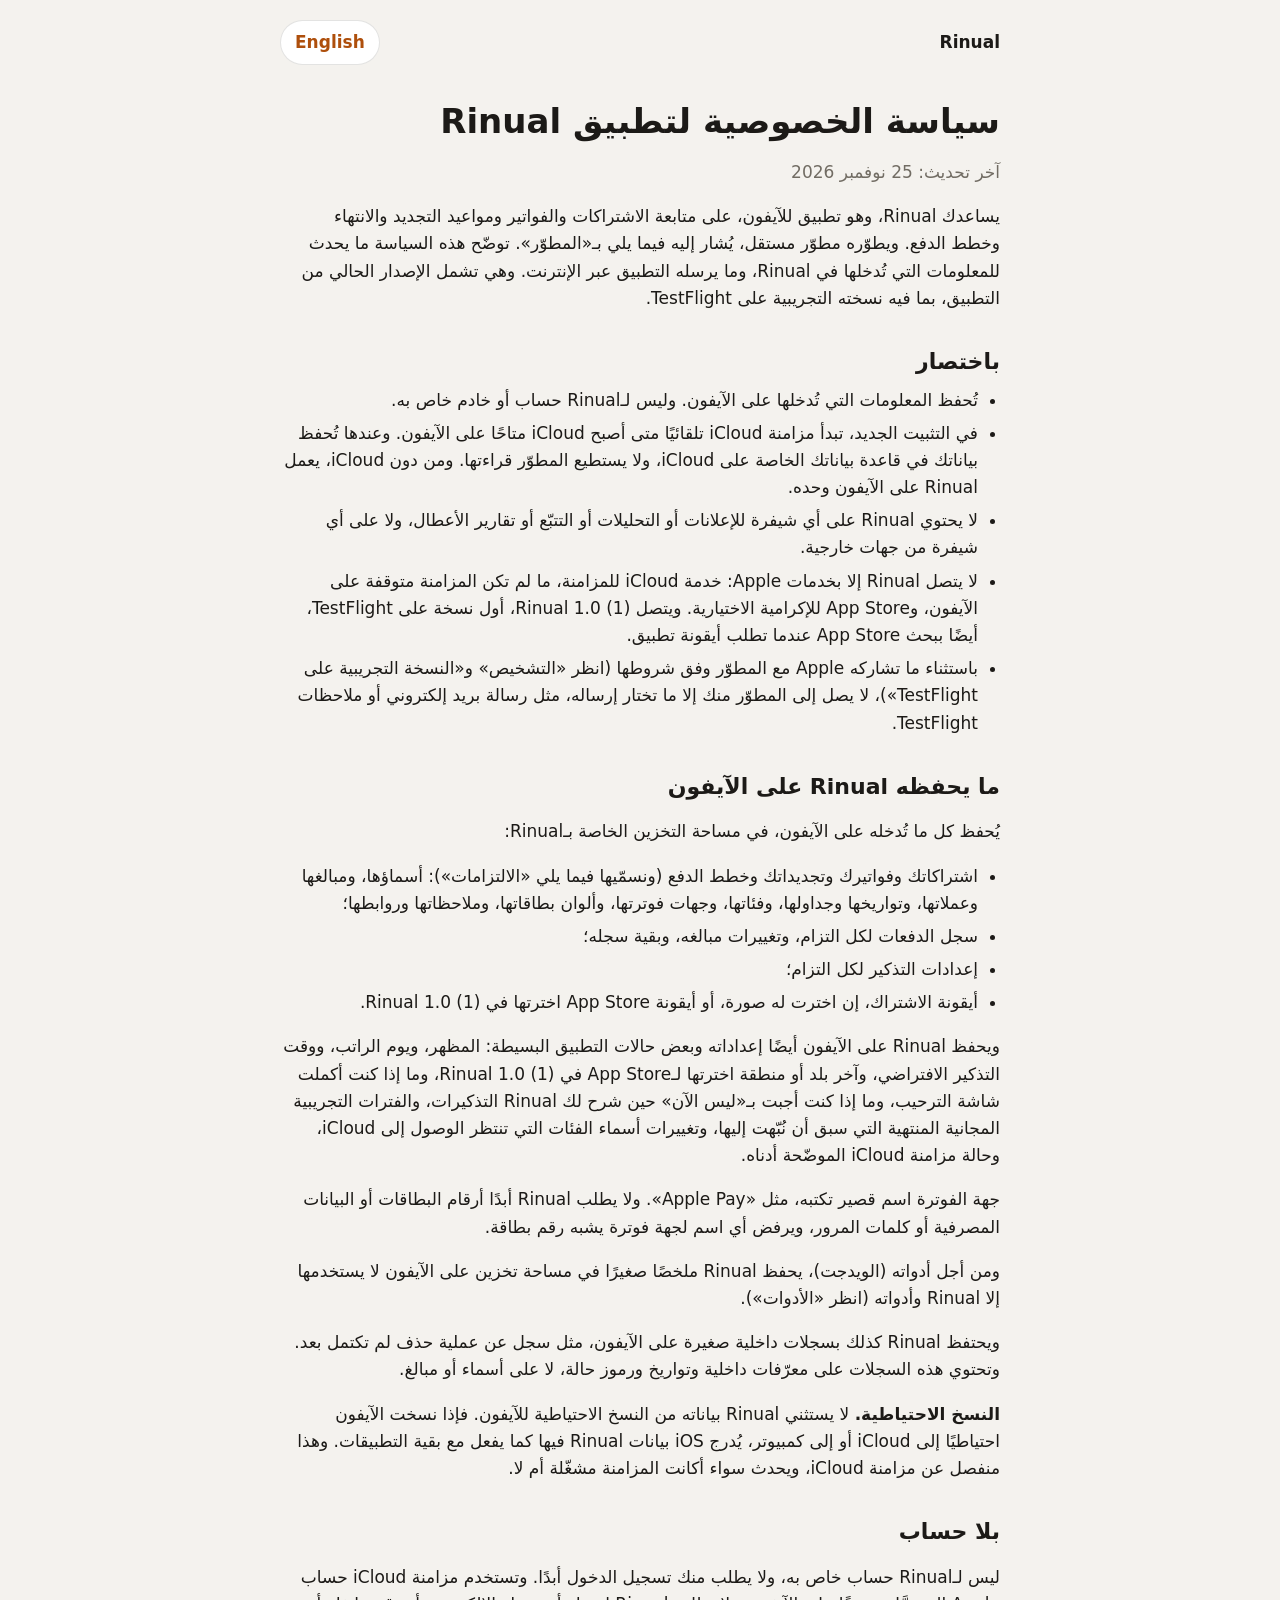
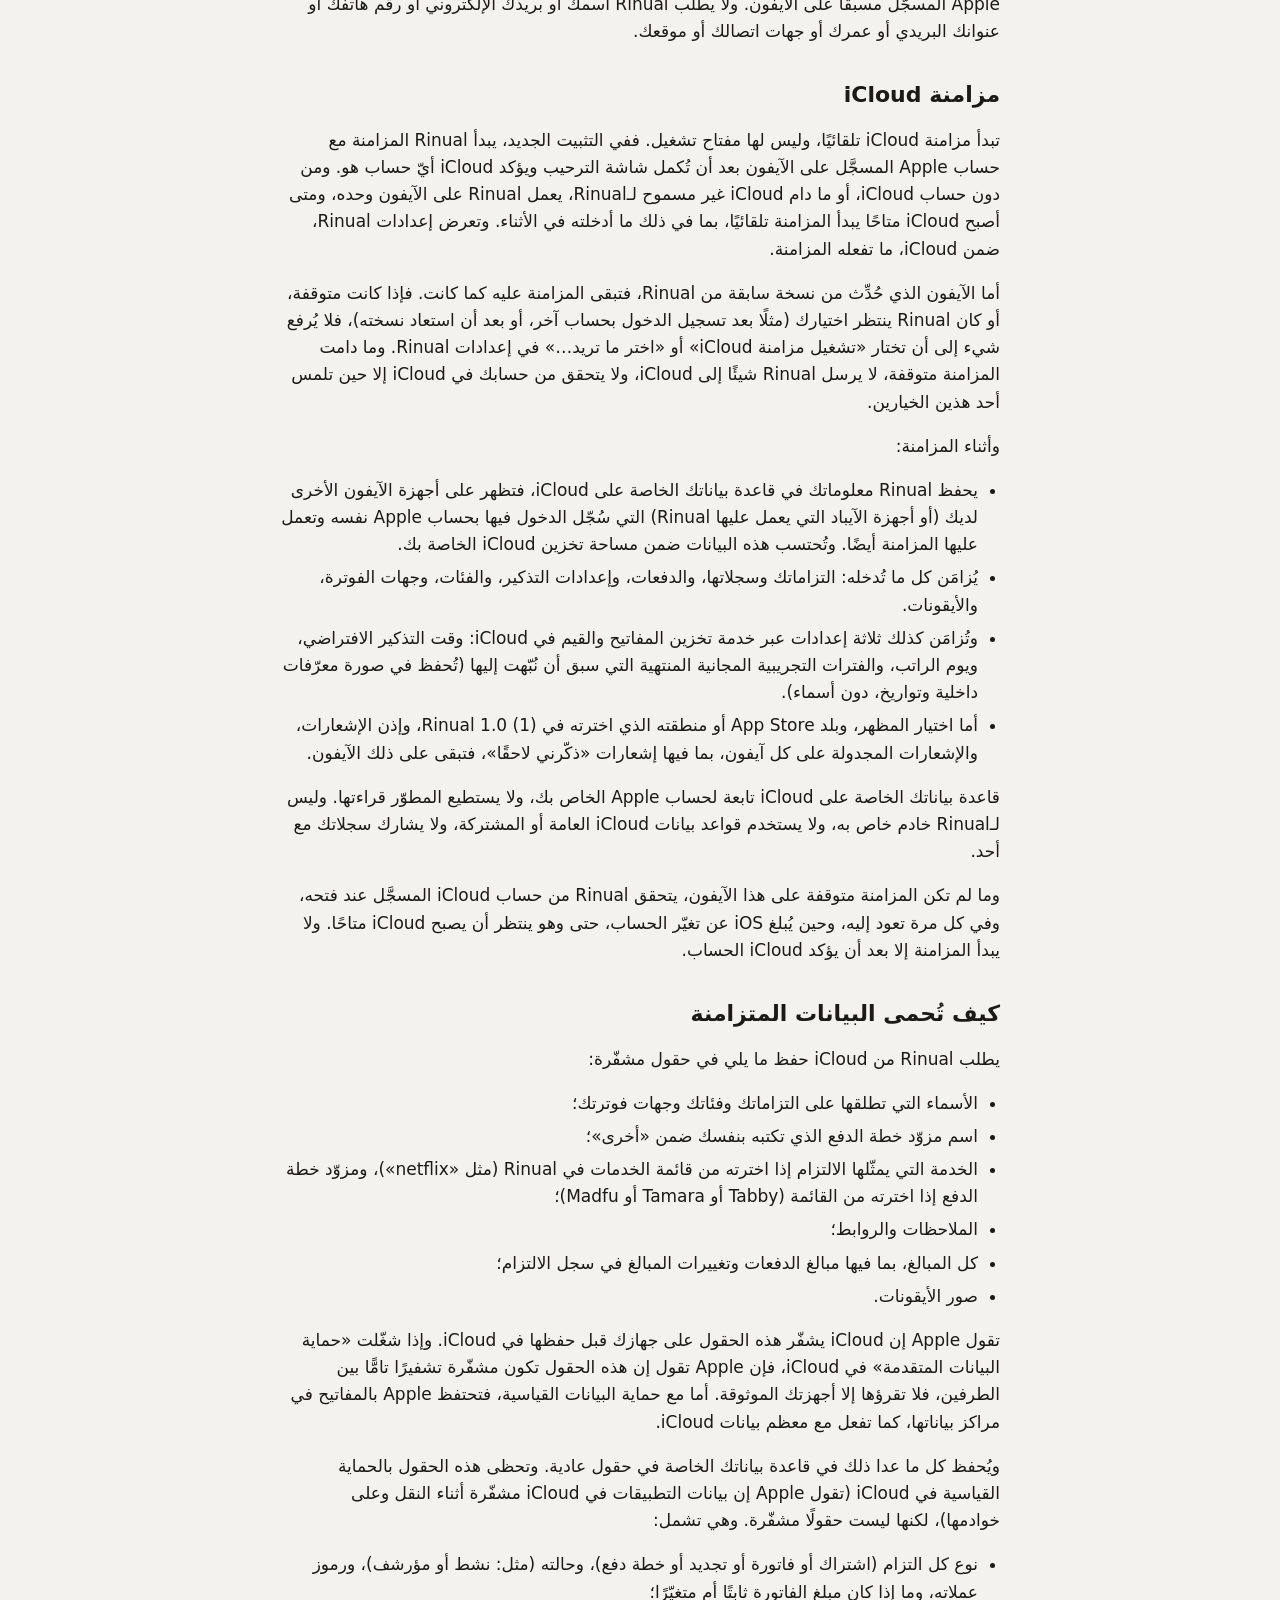
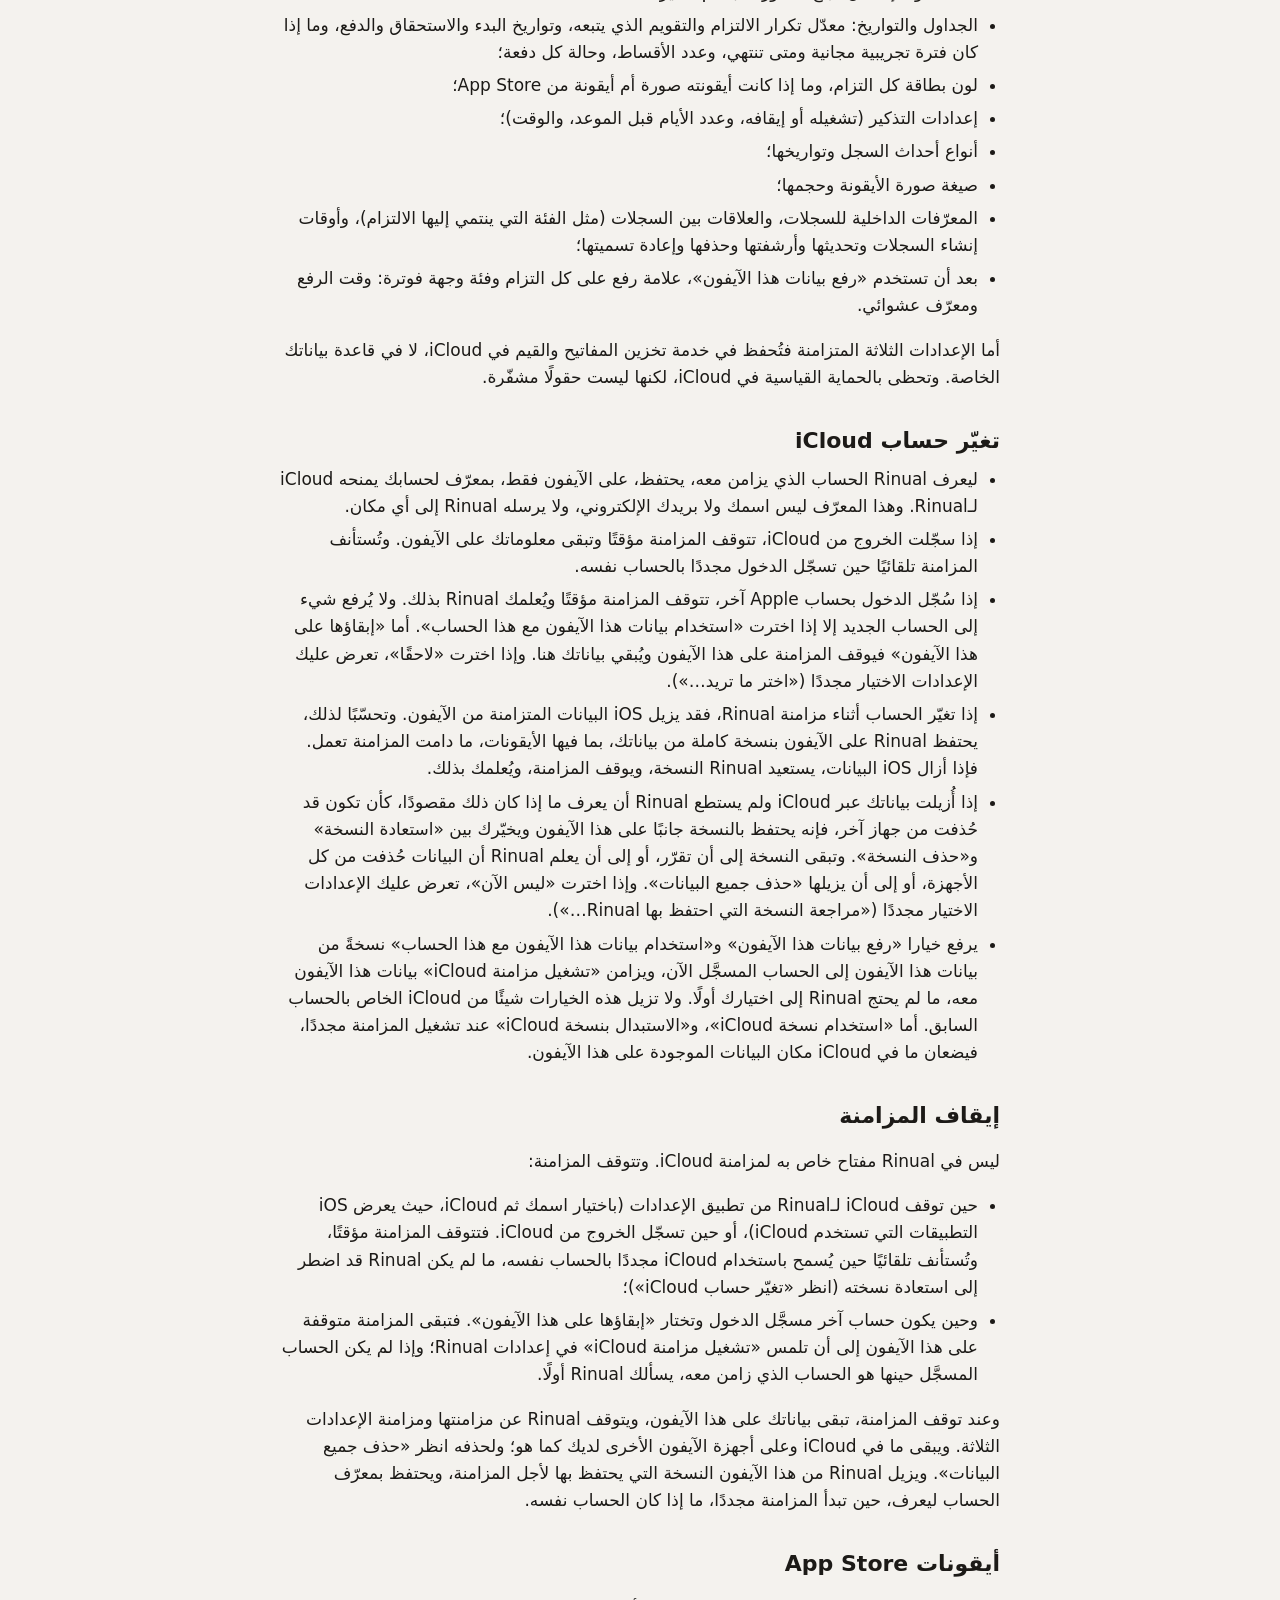
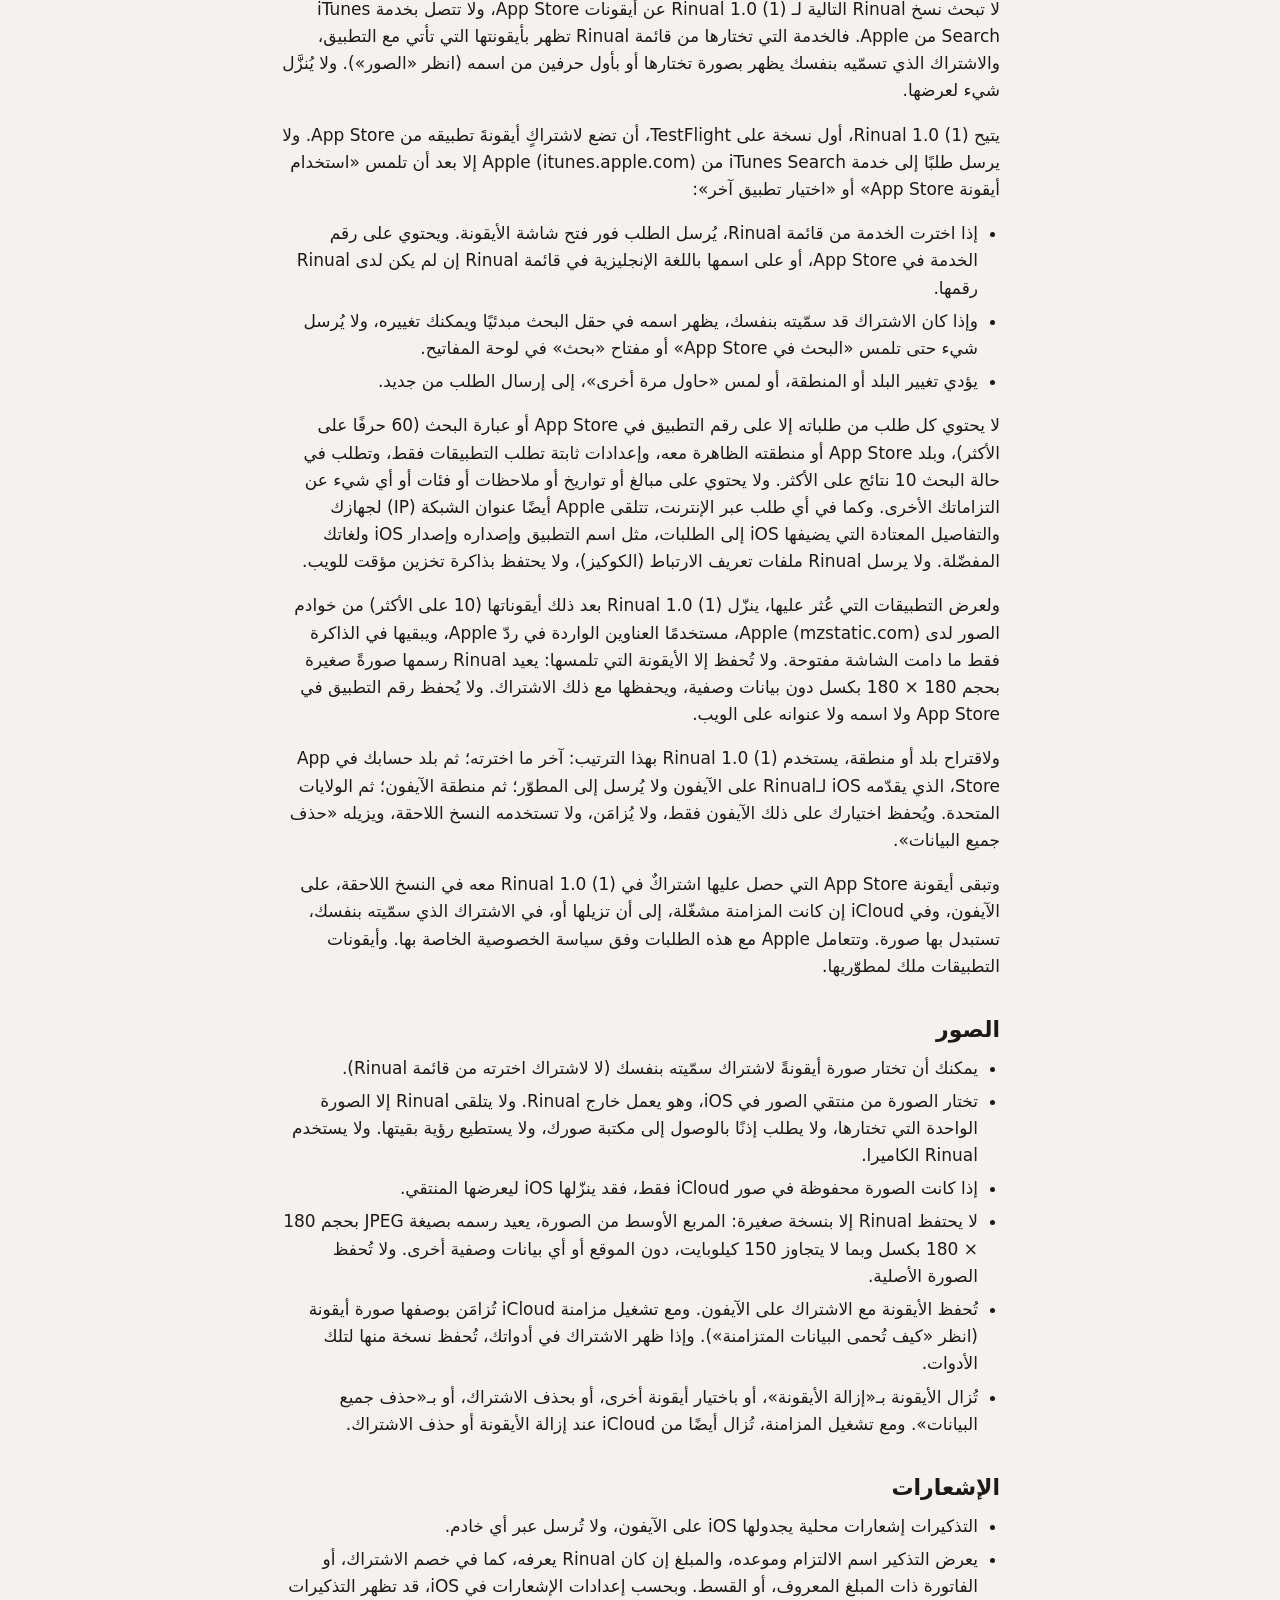
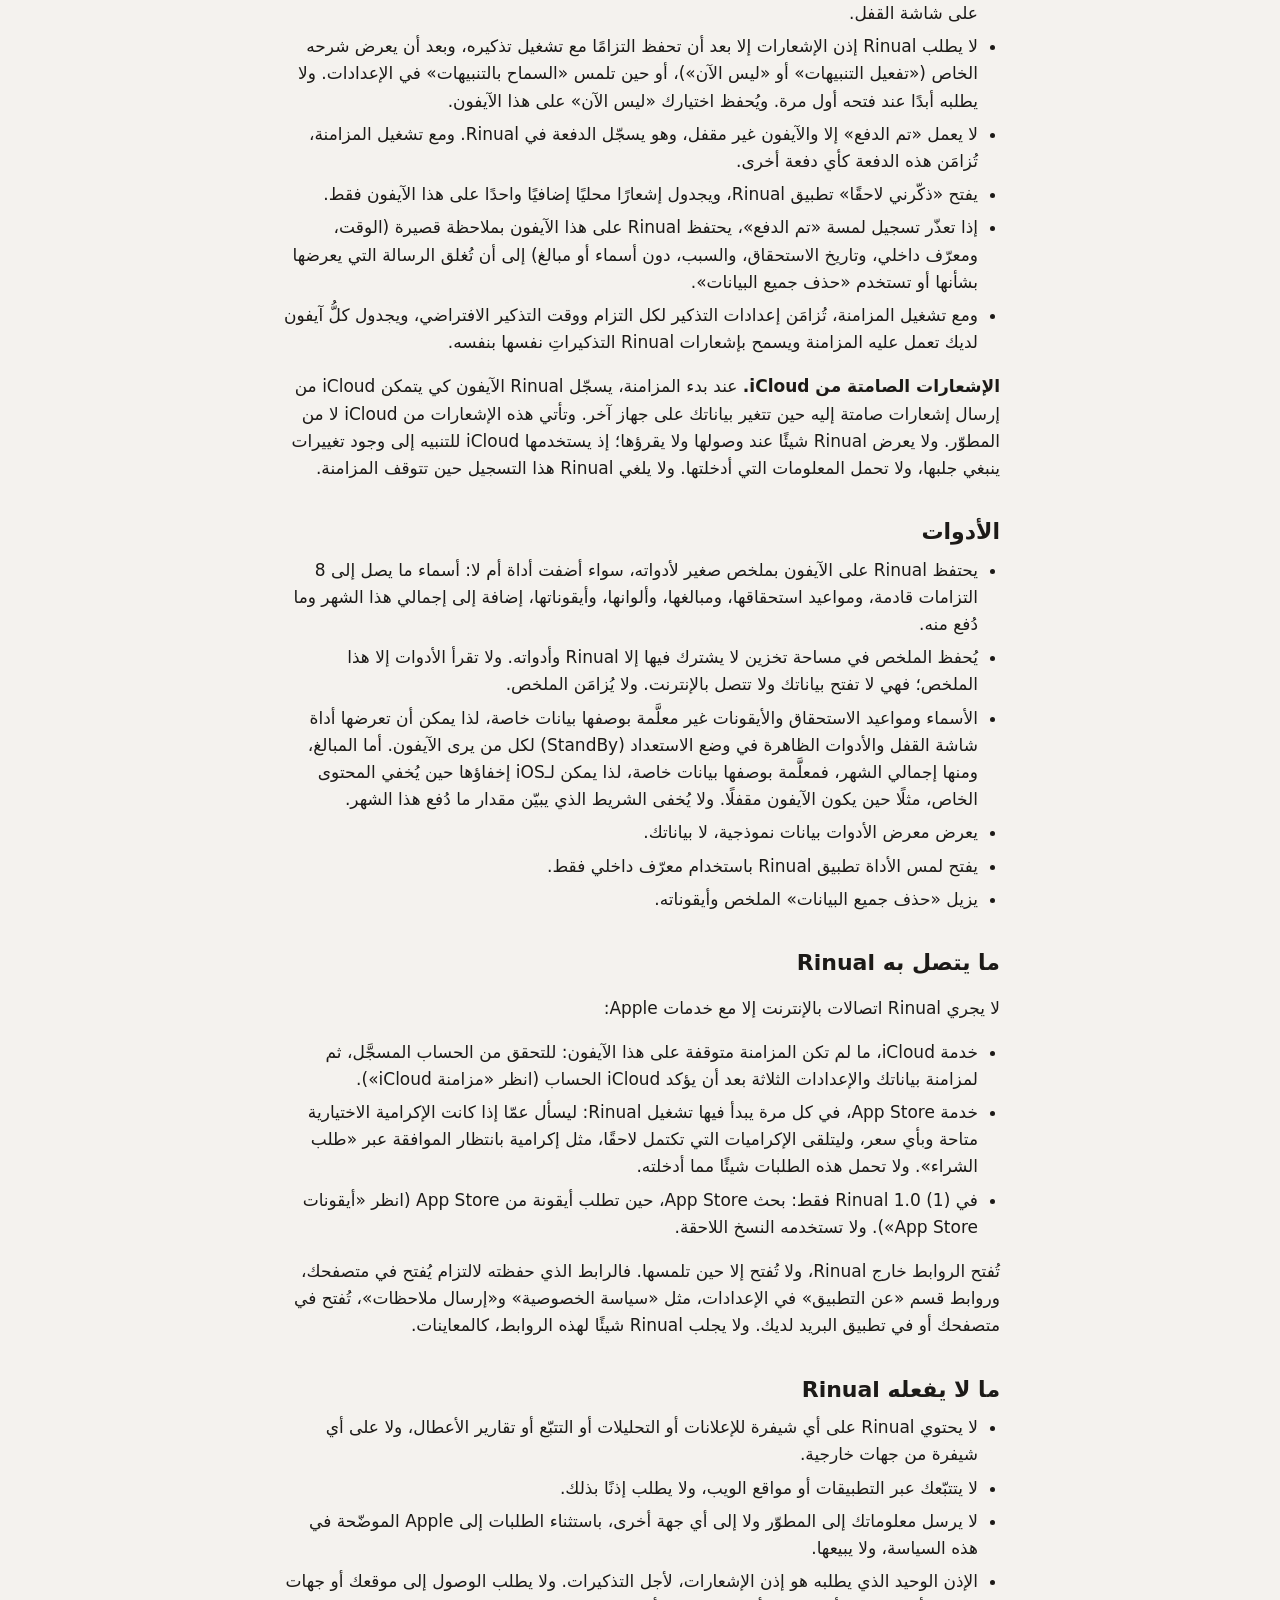
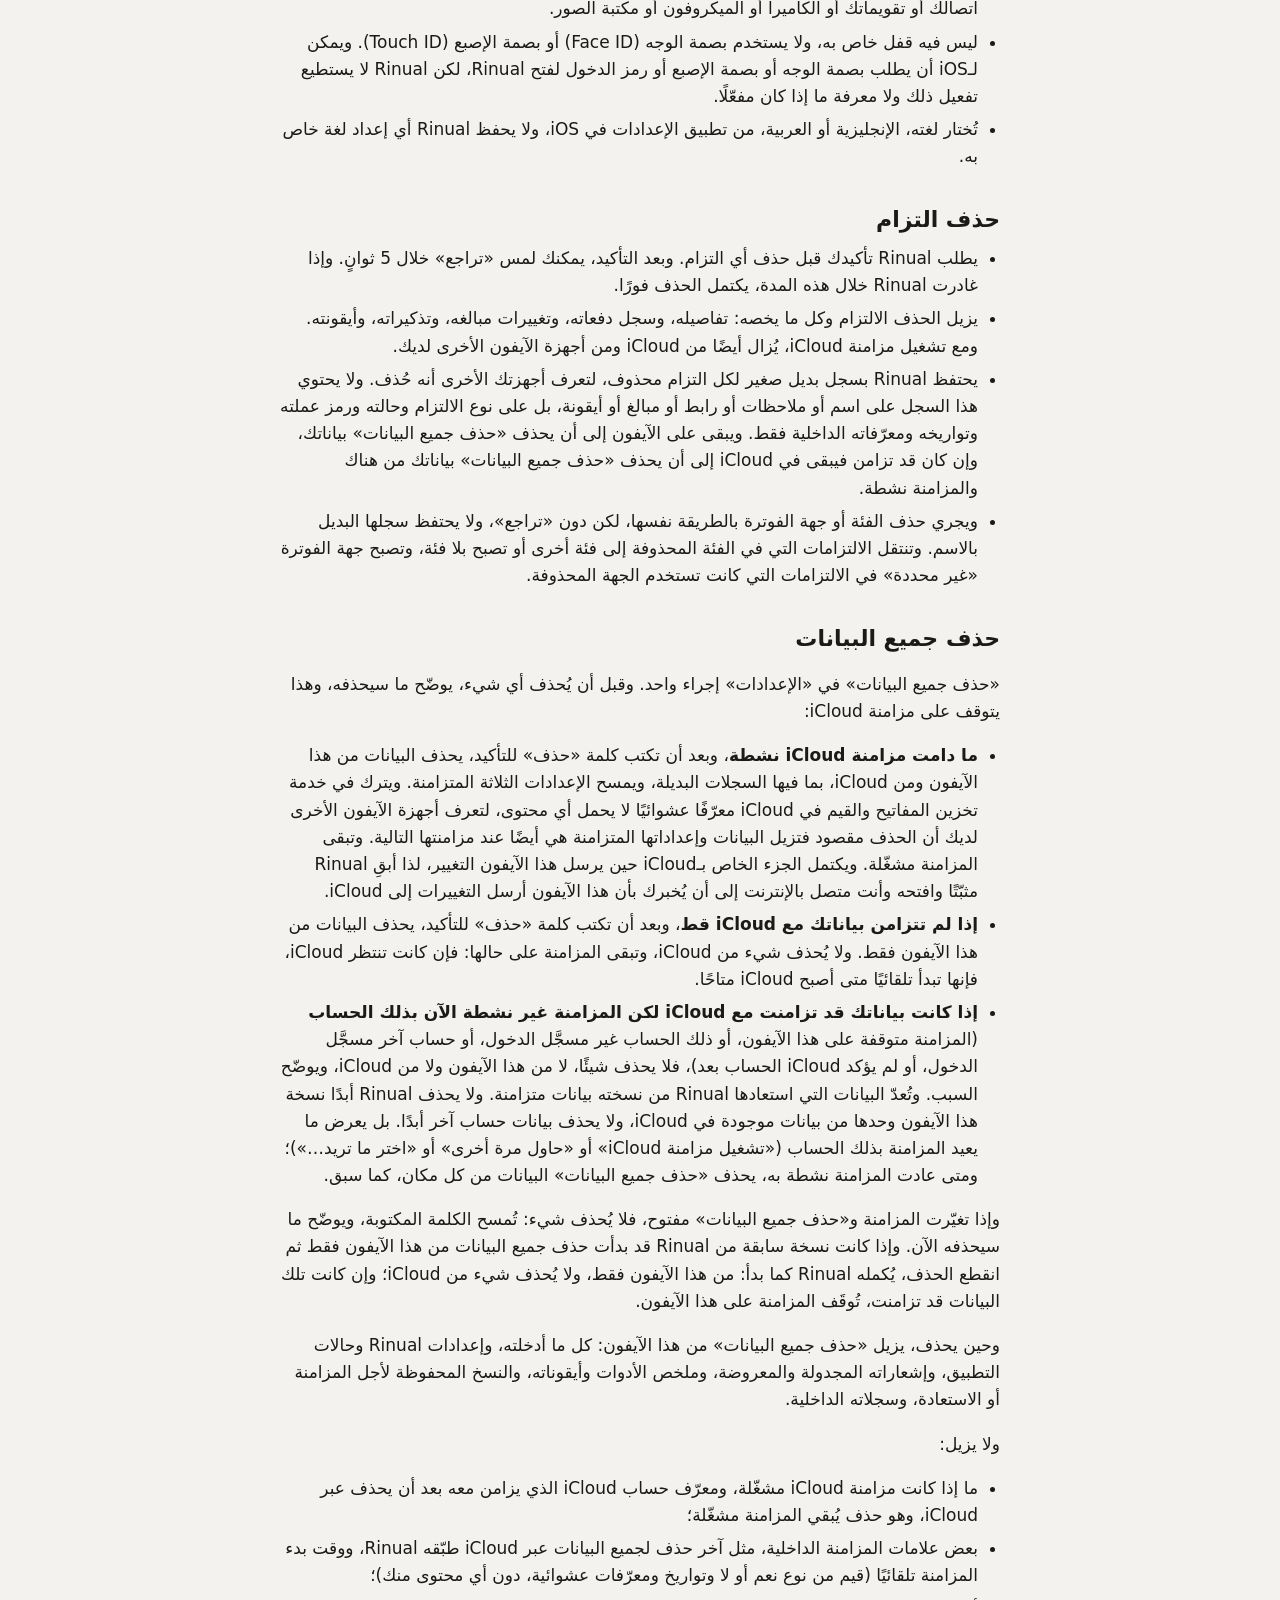
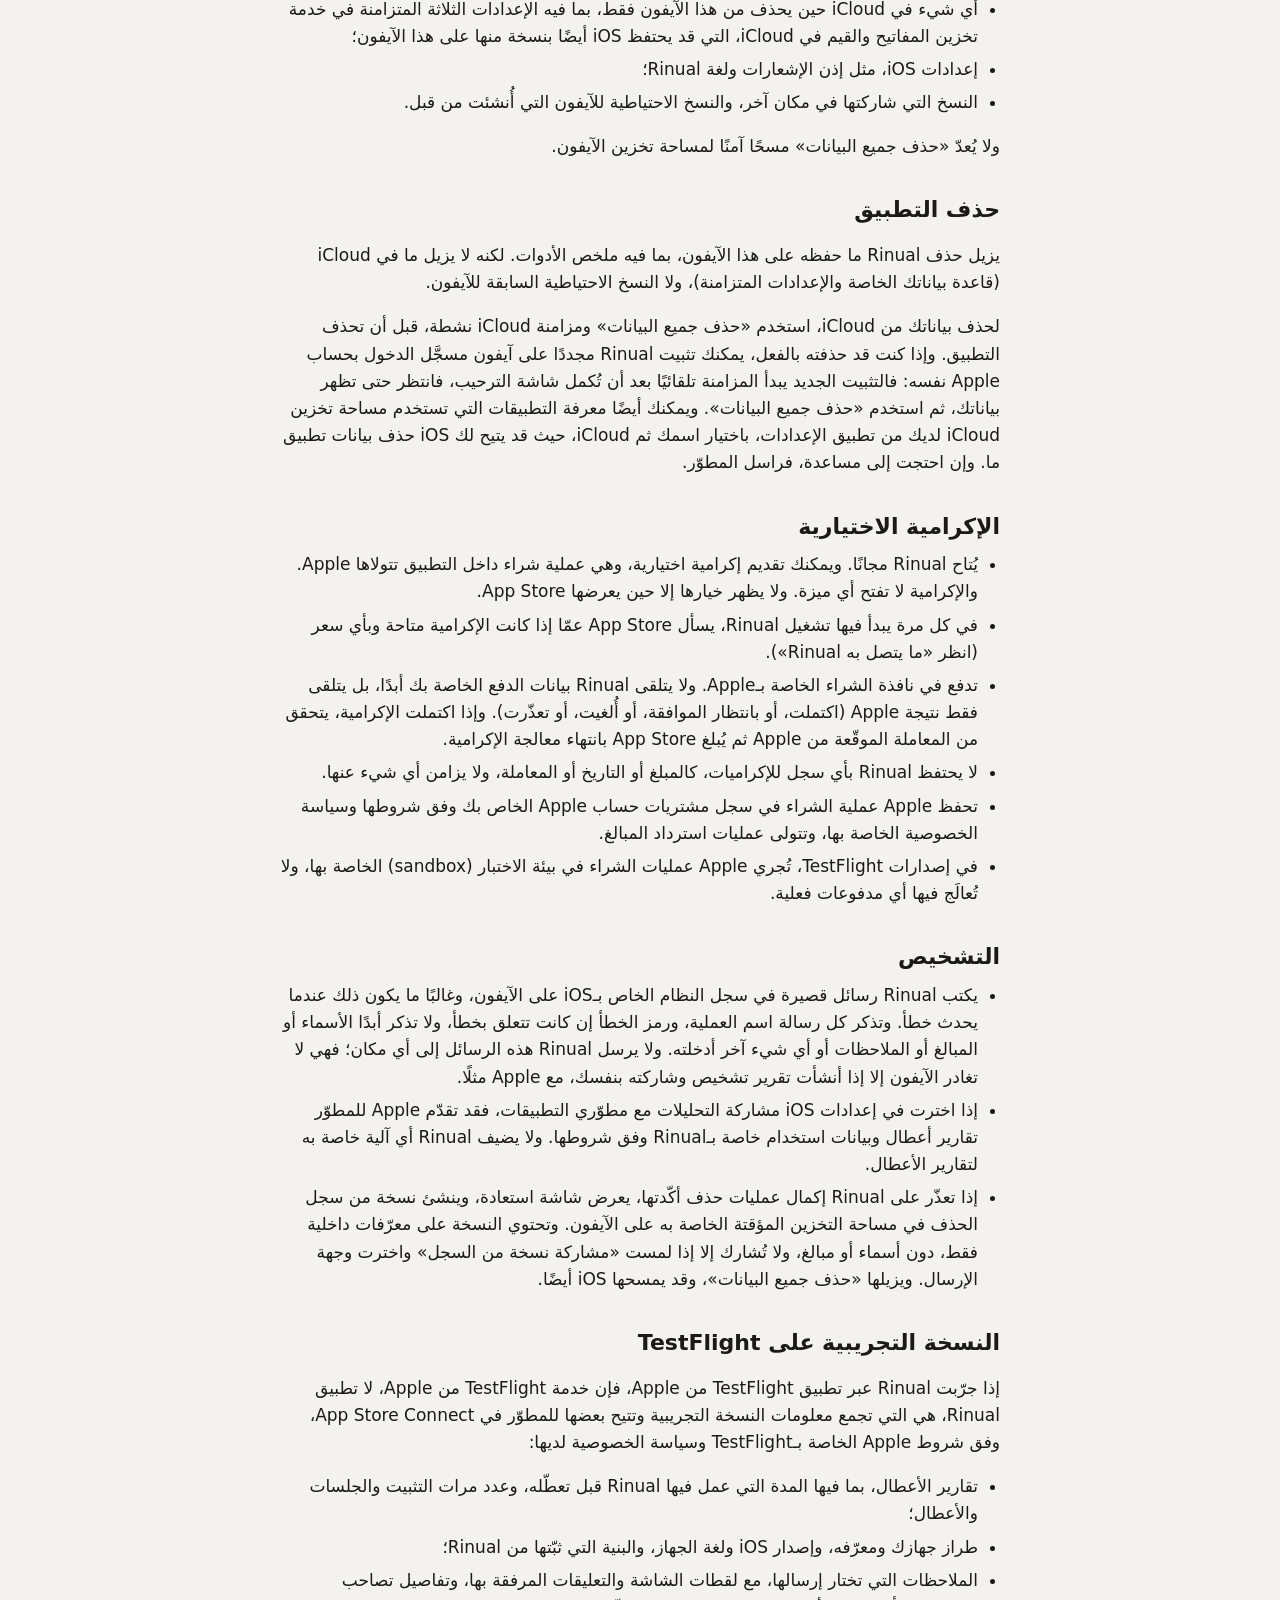
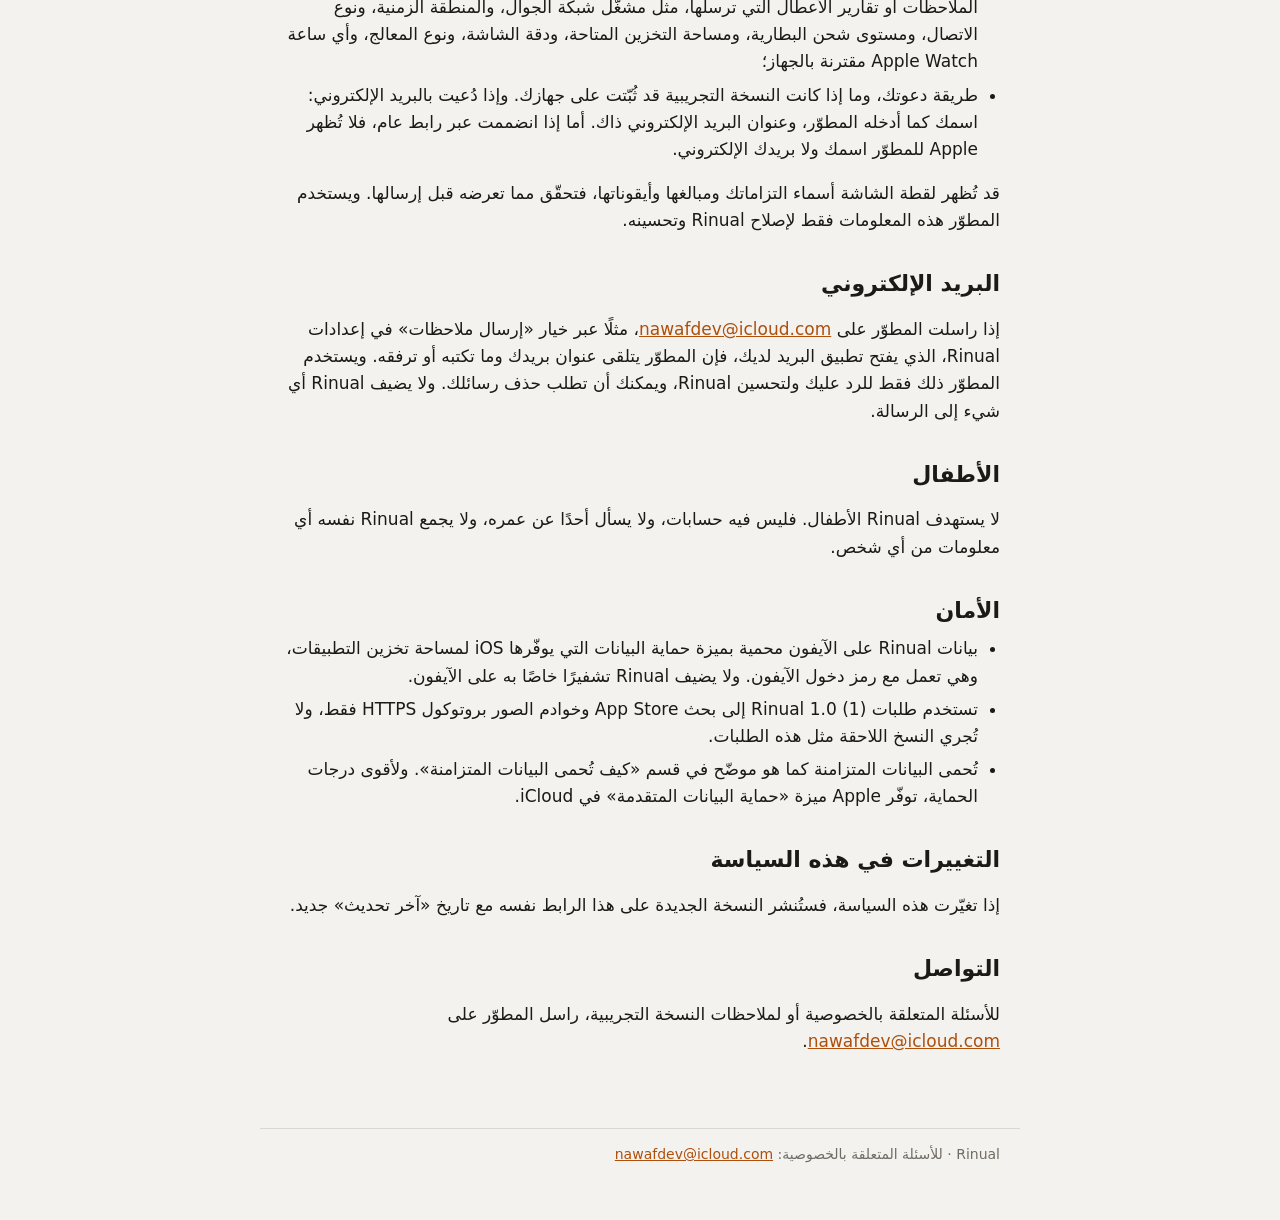
==== commit c53cbefb: "Policy (Arabic): iCloud sync starts by itself on a new installation; one Delete All Data that refuse" ====
--- a/ar/index.html
+++ b/ar/index.html
@@ -13,15 +13,15 @@
 <header><span class="brand">Rinual</span><nav><a href="../" hreflang="en" lang="en">English</a></nav></header>
 <main>
 <h1>سياسة الخصوصية لتطبيق Rinual</h1>
-<p>آخر تحديث: 24 نوفمبر 2026</p>
+<p>آخر تحديث: 25 نوفمبر 2026</p>
 <p>يساعدك Rinual، وهو تطبيق للآيفون، على متابعة الاشتراكات والفواتير ومواعيد التجديد والانتهاء وخطط الدفع. ويطوّره مطوّر مستقل، يُشار إليه فيما يلي بـ«المطوّر». توضّح هذه السياسة ما يحدث للمعلومات التي تُدخلها في Rinual، وما يرسله التطبيق عبر الإنترنت. وهي تشمل الإصدار الحالي من التطبيق، بما فيه نسخته التجريبية على TestFlight.</p>
 
 <h2>باختصار</h2>
 <ul>
 <li>تُحفظ المعلومات التي تُدخلها على الآيفون. وليس لـRinual حساب أو خادم خاص به.</li>
-<li>مزامنة iCloud اختيارية، وتبقى متوقفة إلى أن تشغّلها. وعند تشغيلها تُحفظ بياناتك في قاعدة بياناتك الخاصة على iCloud، ولا يستطيع المطوّر قراءتها.</li>
+<li>في التثبيت الجديد، تبدأ مزامنة iCloud تلقائيًا متى أصبح iCloud متاحًا على الآيفون. وعندها تُحفظ بياناتك في قاعدة بياناتك الخاصة على iCloud، ولا يستطيع المطوّر قراءتها. ومن دون iCloud، يعمل Rinual على الآيفون وحده.</li>
 <li>لا يحتوي Rinual على أي شيفرة للإعلانات أو التحليلات أو التتبّع أو تقارير الأعطال، ولا على أي شيفرة من جهات خارجية.</li>
-<li>لا يتصل Rinual إلا بخدمات Apple: خدمة iCloud عند تشغيل المزامنة، وApp Store للإكرامية الاختيارية. ويتصل Rinual 1.0 (1)، أول نسخة على TestFlight، أيضًا ببحث App Store عندما تطلب أيقونة تطبيق.</li>
+<li>لا يتصل Rinual إلا بخدمات Apple: خدمة iCloud للمزامنة، ما لم تكن المزامنة متوقفة على الآيفون، وApp Store للإكرامية الاختيارية. ويتصل Rinual 1.0 (1)، أول نسخة على TestFlight، أيضًا ببحث App Store عندما تطلب أيقونة تطبيق.</li>
 <li>باستثناء ما تشاركه Apple مع المطوّر وفق شروطها (انظر «التشخيص» و«النسخة التجريبية على TestFlight»)، لا يصل إلى المطوّر منك إلا ما تختار إرساله، مثل رسالة بريد إلكتروني أو ملاحظات TestFlight.</li>
 </ul>
 
@@ -33,7 +33,7 @@
 <li>إعدادات التذكير لكل التزام؛</li>
 <li>أيقونة الاشتراك، إن اخترت له صورة، أو أيقونة App Store اخترتها في Rinual 1.0 (1).</li>
 </ul>
-<p>ويحفظ Rinual على الآيفون أيضًا إعداداته وبعض حالات التطبيق البسيطة: المظهر، ويوم الراتب، ووقت التذكير الافتراضي، وآخر بلد أو منطقة اخترتها لـApp Store في Rinual 1.0 (1)، وما إذا كنت أكملت شاشة الترحيب، وما إذا كنت أجبت بـ«ليس الآن» حين شرح لك Rinual التذكيرات، والفترات التجريبية المجانية المنتهية التي سبق أن نُبّهت إليها، وتغييرات أسماء الفئات التي تنتظر الوصول إلى iCloud، وحالة المزامنة الموضّحة أدناه إن كنت تستخدم مزامنة iCloud.</p>
+<p>ويحفظ Rinual على الآيفون أيضًا إعداداته وبعض حالات التطبيق البسيطة: المظهر، ويوم الراتب، ووقت التذكير الافتراضي، وآخر بلد أو منطقة اخترتها لـApp Store في Rinual 1.0 (1)، وما إذا كنت أكملت شاشة الترحيب، وما إذا كنت أجبت بـ«ليس الآن» حين شرح لك Rinual التذكيرات، والفترات التجريبية المجانية المنتهية التي سبق أن نُبّهت إليها، وتغييرات أسماء الفئات التي تنتظر الوصول إلى iCloud، وحالة مزامنة iCloud الموضّحة أدناه.</p>
 <p>جهة الفوترة اسم قصير تكتبه، مثل «Apple Pay». ولا يطلب Rinual أبدًا أرقام البطاقات أو البيانات المصرفية أو كلمات المرور، ويرفض أي اسم لجهة فوترة يشبه رقم بطاقة.</p>
 <p>ومن أجل أدواته (الويدجت)، يحفظ Rinual ملخصًا صغيرًا في مساحة تخزين على الآيفون لا يستخدمها إلا Rinual وأدواته (انظر «الأدوات»).</p>
 <p>ويحتفظ Rinual كذلك بسجلات داخلية صغيرة على الآيفون، مثل سجل عن عملية حذف لم تكتمل بعد. وتحتوي هذه السجلات على معرّفات داخلية وتواريخ ورموز حالة، لا على أسماء أو مبالغ.</p>
@@ -43,16 +43,17 @@
 <p>ليس لـRinual حساب خاص به، ولا يطلب منك تسجيل الدخول أبدًا. وتستخدم مزامنة iCloud حساب Apple المسجَّل مسبقًا على الآيفون. ولا يطلب Rinual اسمك أو بريدك الإلكتروني أو رقم هاتفك أو عنوانك البريدي أو عمرك أو جهات اتصالك أو موقعك.</p>
 
 <h2>مزامنة iCloud</h2>
-<p>مزامنة iCloud اختيارية، وتبقى متوقفة إلى أن تشغّل «المزامنة مع iCloud» من إعدادات Rinual. وما دامت متوقفة، لا يرسل Rinual شيئًا إلى iCloud ولا يتحقق من حسابك في iCloud.</p>
-<p>عند تشغيلها:</p>
-<ul>
-<li>يحفظ Rinual معلوماتك في قاعدة بياناتك الخاصة على iCloud، فتظهر على أجهزة الآيفون الأخرى لديك (أو أجهزة الآيباد التي يعمل عليها Rinual) التي سُجّل الدخول فيها بحساب Apple نفسه وشُغّلت عليها المزامنة. وتُحتسب هذه البيانات ضمن مساحة تخزين iCloud الخاصة بك.</li>
+<p>تبدأ مزامنة iCloud تلقائيًا، وليس لها مفتاح تشغيل. ففي التثبيت الجديد، يبدأ Rinual المزامنة مع حساب Apple المسجَّل على الآيفون بعد أن تُكمل شاشة الترحيب ويؤكد iCloud أيّ حساب هو. ومن دون حساب iCloud، أو ما دام iCloud غير مسموح لـRinual، يعمل Rinual على الآيفون وحده، ومتى أصبح iCloud متاحًا يبدأ المزامنة تلقائيًا، بما في ذلك ما أدخلته في الأثناء. وتعرض إعدادات Rinual، ضمن iCloud، ما تفعله المزامنة.</p>
+<p>أما الآيفون الذي حُدِّث من نسخة سابقة من Rinual، فتبقى المزامنة عليه كما كانت. فإذا كانت متوقفة، أو كان Rinual ينتظر اختيارك (مثلًا بعد تسجيل الدخول بحساب آخر، أو بعد أن استعاد نسخته)، فلا يُرفع شيء إلى أن تختار «تشغيل مزامنة iCloud» أو «اختر ما تريد…» في إعدادات Rinual. وما دامت المزامنة متوقفة، لا يرسل Rinual شيئًا إلى iCloud، ولا يتحقق من حسابك في iCloud إلا حين تلمس أحد هذين الخيارين.</p>
+<p>وأثناء المزامنة:</p>
+<ul>
+<li>يحفظ Rinual معلوماتك في قاعدة بياناتك الخاصة على iCloud، فتظهر على أجهزة الآيفون الأخرى لديك (أو أجهزة الآيباد التي يعمل عليها Rinual) التي سُجّل الدخول فيها بحساب Apple نفسه وتعمل عليها المزامنة أيضًا. وتُحتسب هذه البيانات ضمن مساحة تخزين iCloud الخاصة بك.</li>
 <li>يُزامَن كل ما تُدخله: التزاماتك وسجلاتها، والدفعات، وإعدادات التذكير، والفئات، وجهات الفوترة، والأيقونات.</li>
 <li>وتُزامَن كذلك ثلاثة إعدادات عبر خدمة تخزين المفاتيح والقيم في iCloud: وقت التذكير الافتراضي، ويوم الراتب، والفترات التجريبية المجانية المنتهية التي سبق أن نُبّهت إليها (تُحفظ في صورة معرّفات داخلية وتواريخ، دون أسماء).</li>
 <li>أما اختيار المظهر، وبلد App Store أو منطقته الذي اخترته في Rinual 1.0 (1)، وإذن الإشعارات، والإشعارات المجدولة على كل آيفون، بما فيها إشعارات «ذكّرني لاحقًا»، فتبقى على ذلك الآيفون.</li>
 </ul>
 <p>قاعدة بياناتك الخاصة على iCloud تابعة لحساب Apple الخاص بك، ولا يستطيع المطوّر قراءتها. وليس لـRinual خادم خاص به، ولا يستخدم قواعد بيانات iCloud العامة أو المشتركة، ولا يشارك سجلاتك مع أحد.</p>
-<p>وما دامت المزامنة مشغّلة، يتحقق Rinual من حساب iCloud المسجَّل عند فتحه، وفي كل مرة تعود إليه، وحين يُبلغ iOS عن تغيّر الحساب.</p>
+<p>وما لم تكن المزامنة متوقفة على هذا الآيفون، يتحقق Rinual من حساب iCloud المسجَّل عند فتحه، وفي كل مرة تعود إليه، وحين يُبلغ iOS عن تغيّر الحساب، حتى وهو ينتظر أن يصبح iCloud متاحًا. ولا يبدأ المزامنة إلا بعد أن يؤكد iCloud الحساب.</p>
 
 <h2>كيف تُحمى البيانات المتزامنة</h2>
 <p>يطلب Rinual من iCloud حفظ ما يلي في حقول مشفّرة:</p>
@@ -82,14 +83,19 @@
 <ul>
 <li>ليعرف Rinual الحساب الذي يزامن معه، يحتفظ، على الآيفون فقط، بمعرّف لحسابك يمنحه iCloud لـRinual. وهذا المعرّف ليس اسمك ولا بريدك الإلكتروني، ولا يرسله Rinual إلى أي مكان.</li>
 <li>إذا سجّلت الخروج من iCloud، تتوقف المزامنة مؤقتًا وتبقى معلوماتك على الآيفون. وتُستأنف المزامنة تلقائيًا حين تسجّل الدخول مجددًا بالحساب نفسه.</li>
-<li>إذا سُجّل الدخول بحساب Apple آخر، تتوقف المزامنة مؤقتًا ويُعلمك Rinual بذلك. ولا يُرفع شيء إلى الحساب الجديد إلا إذا اخترت «استخدام بيانات هذا الآيفون مع هذا الحساب».</li>
+<li>إذا سُجّل الدخول بحساب Apple آخر، تتوقف المزامنة مؤقتًا ويُعلمك Rinual بذلك. ولا يُرفع شيء إلى الحساب الجديد إلا إذا اخترت «استخدام بيانات هذا الآيفون مع هذا الحساب». أما «إبقاؤها على هذا الآيفون» فيوقف المزامنة على هذا الآيفون ويُبقي بياناتك هنا. وإذا اخترت «لاحقًا»، تعرض عليك الإعدادات الاختيار مجددًا («اختر ما تريد…»).</li>
 <li>إذا تغيّر الحساب أثناء مزامنة Rinual، فقد يزيل iOS البيانات المتزامنة من الآيفون. وتحسّبًا لذلك، يحتفظ Rinual على الآيفون بنسخة كاملة من بياناتك، بما فيها الأيقونات، ما دامت المزامنة تعمل. فإذا أزال iOS البيانات، يستعيد Rinual النسخة، ويوقف المزامنة، ويُعلمك بذلك.</li>
-<li>إذا أُزيلت بياناتك عبر iCloud ولم يستطع Rinual أن يعرف ما إذا كان ذلك مقصودًا، كأن تكون قد حُذفت من جهاز آخر، فإنه يحتفظ بالنسخة جانبًا على هذا الآيفون ويخيّرك بين «استعادة النسخة» و«حذف النسخة». وتبقى النسخة إلى أن تقرّر، أو إلى أن يعلم Rinual أن البيانات حُذفت من كل الأجهزة، أو إلى أن تستخدم «حذف جميع البيانات».</li>
-<li>يرفع خيارا «رفع بيانات هذا الآيفون» و«استخدام بيانات هذا الآيفون مع هذا الحساب» نسخةً من بيانات هذا الآيفون إلى الحساب المسجَّل الآن، ولا يزيلان شيئًا من iCloud الخاص بالحساب السابق. أما «استخدام نسخة iCloud» فيضع ما في iCloud مكان البيانات الموجودة على هذا الآيفون.</li>
+<li>إذا أُزيلت بياناتك عبر iCloud ولم يستطع Rinual أن يعرف ما إذا كان ذلك مقصودًا، كأن تكون قد حُذفت من جهاز آخر، فإنه يحتفظ بالنسخة جانبًا على هذا الآيفون ويخيّرك بين «استعادة النسخة» و«حذف النسخة». وتبقى النسخة إلى أن تقرّر، أو إلى أن يعلم Rinual أن البيانات حُذفت من كل الأجهزة، أو إلى أن يزيلها «حذف جميع البيانات». وإذا اخترت «ليس الآن»، تعرض عليك الإعدادات الاختيار مجددًا («مراجعة النسخة التي احتفظ بها Rinual…»).</li>
+<li>يرفع خيارا «رفع بيانات هذا الآيفون» و«استخدام بيانات هذا الآيفون مع هذا الحساب» نسخةً من بيانات هذا الآيفون إلى الحساب المسجَّل الآن، ويزامن «تشغيل مزامنة iCloud» بيانات هذا الآيفون معه، ما لم يحتج Rinual إلى اختيارك أولًا. ولا تزيل هذه الخيارات شيئًا من iCloud الخاص بالحساب السابق. أما «استخدام نسخة iCloud»، و«الاستبدال بنسخة iCloud» عند تشغيل المزامنة مجددًا، فيضعان ما في iCloud مكان البيانات الموجودة على هذا الآيفون.</li>
 </ul>
 
 <h2>إيقاف المزامنة</h2>
-<p>يُبقي إيقاف المزامنة بياناتك على هذا الآيفون، ويوقف مزامنتها ومزامنة الإعدادات الثلاثة. ويبقى ما في iCloud وعلى أجهزة الآيفون الأخرى لديك كما هو؛ ولحذفه انظر «حذف جميع البيانات». ويزيل Rinual من هذا الآيفون النسخة التي يحتفظ بها لأجل المزامنة، ويحتفظ بمعرّف الحساب ليعرف، إن شغّلت المزامنة مجددًا، ما إذا كان الحساب نفسه.</p>
+<p>ليس في Rinual مفتاح خاص به لمزامنة iCloud. وتتوقف المزامنة:</p>
+<ul>
+<li>حين توقف iCloud لـRinual من تطبيق الإعدادات (باختيار اسمك ثم iCloud، حيث يعرض iOS التطبيقات التي تستخدم iCloud)، أو حين تسجّل الخروج من iCloud. فتتوقف المزامنة مؤقتًا، وتُستأنف تلقائيًا حين يُسمح باستخدام iCloud مجددًا بالحساب نفسه، ما لم يكن Rinual قد اضطر إلى استعادة نسخته (انظر «تغيّر حساب iCloud»)؛</li>
+<li>وحين يكون حساب آخر مسجَّل الدخول وتختار «إبقاؤها على هذا الآيفون». فتبقى المزامنة متوقفة على هذا الآيفون إلى أن تلمس «تشغيل مزامنة iCloud» في إعدادات Rinual؛ وإذا لم يكن الحساب المسجَّل حينها هو الحساب الذي زامن معه، يسألك Rinual أولًا.</li>
+</ul>
+<p>وعند توقف المزامنة، تبقى بياناتك على هذا الآيفون، ويتوقف Rinual عن مزامنتها ومزامنة الإعدادات الثلاثة. ويبقى ما في iCloud وعلى أجهزة الآيفون الأخرى لديك كما هو؛ ولحذفه انظر «حذف جميع البيانات». ويزيل Rinual من هذا الآيفون النسخة التي يحتفظ بها لأجل المزامنة، ويحتفظ بمعرّف الحساب ليعرف، حين تبدأ المزامنة مجددًا، ما إذا كان الحساب نفسه.</p>
 
 <h2>أيقونات App Store</h2>
 <p>لا تبحث نسخ Rinual التالية لـ Rinual 1.0 (1) عن أيقونات App Store، ولا تتصل بخدمة iTunes Search من Apple. فالخدمة التي تختارها من قائمة Rinual تظهر بأيقونتها التي تأتي مع التطبيق، والاشتراك الذي تسمّيه بنفسك يظهر بصورة تختارها أو بأول حرفين من اسمه (انظر «الصور»). ولا يُنزَّل شيء لعرضها.</p>
@@ -124,7 +130,7 @@
 <li>إذا تعذّر تسجيل لمسة «تم الدفع»، يحتفظ Rinual على هذا الآيفون بملاحظة قصيرة (الوقت، ومعرّف داخلي، وتاريخ الاستحقاق، والسبب، دون أسماء أو مبالغ) إلى أن تُغلق الرسالة التي يعرضها بشأنها أو تستخدم «حذف جميع البيانات».</li>
 <li>ومع تشغيل المزامنة، تُزامَن إعدادات التذكير لكل التزام ووقت التذكير الافتراضي، ويجدول كلُّ آيفون لديك تعمل عليه المزامنة ويسمح بإشعارات Rinual التذكيراتِ نفسها بنفسه.</li>
 </ul>
-<p><strong>الإشعارات الصامتة من iCloud.</strong> عند بدء المزامنة، يسجّل Rinual الآيفون كي يتمكن iCloud من إرسال إشعارات صامتة إليه حين تتغير بياناتك على جهاز آخر. وتأتي هذه الإشعارات من iCloud لا من المطوّر. ولا يعرض Rinual شيئًا عند وصولها ولا يقرؤها؛ إذ يستخدمها iCloud للتنبيه إلى وجود تغييرات ينبغي جلبها، ولا تحمل المعلومات التي أدخلتها. ولا يلغي Rinual هذا التسجيل عند إيقاف المزامنة.</p>
+<p><strong>الإشعارات الصامتة من iCloud.</strong> عند بدء المزامنة، يسجّل Rinual الآيفون كي يتمكن iCloud من إرسال إشعارات صامتة إليه حين تتغير بياناتك على جهاز آخر. وتأتي هذه الإشعارات من iCloud لا من المطوّر. ولا يعرض Rinual شيئًا عند وصولها ولا يقرؤها؛ إذ يستخدمها iCloud للتنبيه إلى وجود تغييرات ينبغي جلبها، ولا تحمل المعلومات التي أدخلتها. ولا يلغي Rinual هذا التسجيل حين تتوقف المزامنة.</p>
 
 <h2>الأدوات</h2>
 <ul>
@@ -139,7 +145,7 @@
 <h2>ما يتصل به Rinual</h2>
 <p>لا يجري Rinual اتصالات بالإنترنت إلا مع خدمات Apple:</p>
 <ul>
-<li>خدمة iCloud، ما دامت المزامنة مشغّلة: لمزامنة بياناتك والإعدادات الثلاثة، وللتحقق من الحساب المسجَّل.</li>
+<li>خدمة iCloud، ما لم تكن المزامنة متوقفة على هذا الآيفون: للتحقق من الحساب المسجَّل، ثم لمزامنة بياناتك والإعدادات الثلاثة بعد أن يؤكد iCloud الحساب (انظر «مزامنة iCloud»).</li>
 <li>خدمة App Store، في كل مرة يبدأ فيها تشغيل Rinual: ليسأل عمّا إذا كانت الإكرامية الاختيارية متاحة وبأي سعر، وليتلقى الإكراميات التي تكتمل لاحقًا، مثل إكرامية بانتظار الموافقة عبر «طلب الشراء». ولا تحمل هذه الطلبات شيئًا مما أدخلته.</li>
 <li>في Rinual 1.0 (1) فقط: بحث App Store، حين تطلب أيقونة من App Store (انظر «أيقونات App Store»). ولا تستخدمه النسخ اللاحقة.</li>
 </ul>
@@ -159,23 +165,24 @@
 <ul>
 <li>يطلب Rinual تأكيدك قبل حذف أي التزام. وبعد التأكيد، يمكنك لمس «تراجع» خلال 5 ثوانٍ. وإذا غادرت Rinual خلال هذه المدة، يكتمل الحذف فورًا.</li>
 <li>يزيل الحذف الالتزام وكل ما يخصه: تفاصيله، وسجل دفعاته، وتغييرات مبالغه، وتذكيراته، وأيقونته. ومع تشغيل مزامنة iCloud، يُزال أيضًا من iCloud ومن أجهزة الآيفون الأخرى لديك.</li>
-<li>يحتفظ Rinual بسجل بديل صغير لكل التزام محذوف، لتعرف أجهزتك الأخرى أنه حُذف. ولا يحتوي هذا السجل على اسم أو ملاحظات أو رابط أو مبالغ أو أيقونة، بل على نوع الالتزام وحالته ورمز عملته وتواريخه ومعرّفاته الداخلية فقط. ويبقى على الآيفون إلى أن تستخدم «حذف جميع البيانات»، ومع تشغيل المزامنة يبقى في iCloud إلى أن تستخدم «الحذف من كل الأجهزة».</li>
+<li>يحتفظ Rinual بسجل بديل صغير لكل التزام محذوف، لتعرف أجهزتك الأخرى أنه حُذف. ولا يحتوي هذا السجل على اسم أو ملاحظات أو رابط أو مبالغ أو أيقونة، بل على نوع الالتزام وحالته ورمز عملته وتواريخه ومعرّفاته الداخلية فقط. ويبقى على الآيفون إلى أن يحذف «حذف جميع البيانات» بياناتك، وإن كان قد تزامن فيبقى في iCloud إلى أن يحذف «حذف جميع البيانات» بياناتك من هناك والمزامنة نشطة.</li>
 <li>ويجري حذف الفئة أو جهة الفوترة بالطريقة نفسها، لكن دون «تراجع»، ولا يحتفظ سجلها البديل بالاسم. وتنتقل الالتزامات التي في الفئة المحذوفة إلى فئة أخرى أو تصبح بلا فئة، وتصبح جهة الفوترة «غير محددة» في الالتزامات التي كانت تستخدم الجهة المحذوفة.</li>
 </ul>
 
 <h2>حذف جميع البيانات</h2>
-<p>في «الإعدادات» ← «حذف جميع البيانات»، تُحذف بيانات Rinual بعد أن تكتب كلمة «حذف» للتأكيد. وما دامت مزامنة iCloud تعمل، تختار مكان الحذف:</p>
-<ul>
-<li><strong>«الحذف من كل الأجهزة»</strong> يحذف البيانات من هذا الآيفون ومن iCloud، بما فيها السجلات البديلة، ويمسح الإعدادات الثلاثة المتزامنة. ويترك في خدمة تخزين المفاتيح والقيم في iCloud معرّفًا عشوائيًا لا يحمل أي محتوى، لتعرف أجهزة الآيفون الأخرى لديك أن الحذف مقصود فتزيل البيانات وإعداداتها المتزامنة هي أيضًا. وتبقى المزامنة مشغّلة. ويكتمل الجزء الخاص بـiCloud حين يرسل هذا الآيفون التغيير، لذا أبقِ Rinual مثبّتًا وافتحه وأنت متصل بالإنترنت إلى أن يُخبرك بأن هذا الآيفون أرسل التغييرات إلى iCloud.</li>
-<li><strong>«الإزالة من هذا الآيفون فقط»</strong> يوقف المزامنة، وينسى حساب iCloud الذي كان هذا الآيفون يزامن معه، ويزيل البيانات من هذا الآيفون. ولا يُحذف شيء من iCloud ولا من أجهزتك الأخرى، وتبقى الإعدادات المتزامنة كما هي.</li>
-</ul>
-<p>وإذا كانت المزامنة متوقفة مؤقتًا، أو كانت قد أُوقفت بعد أن زامن هذا الآيفون من قبل، فلا يتاح إلا خيار «الإزالة من هذا الآيفون فقط». ولحذف البيانات من iCloud عبر Rinual، يجب أن تكون المزامنة تعمل مع الحساب الذي يضم هذه البيانات.</p>
-<p>ويزيل «حذف جميع البيانات» من هذا الآيفون: كل ما أدخلته، وإعدادات Rinual وحالات التطبيق، وإشعاراته المجدولة والمعروضة، وملخص الأدوات وأيقوناته، والنسخ المحفوظة لأجل المزامنة أو الاستعادة، وسجلاته الداخلية.</p>
+<p>«حذف جميع البيانات» في «الإعدادات» إجراء واحد. وقبل أن يُحذف أي شيء، يوضّح ما سيحذفه، وهذا يتوقف على مزامنة iCloud:</p>
+<ul>
+<li><strong>ما دامت مزامنة iCloud نشطة</strong>، وبعد أن تكتب كلمة «حذف» للتأكيد، يحذف البيانات من هذا الآيفون ومن iCloud، بما فيها السجلات البديلة، ويمسح الإعدادات الثلاثة المتزامنة. ويترك في خدمة تخزين المفاتيح والقيم في iCloud معرّفًا عشوائيًا لا يحمل أي محتوى، لتعرف أجهزة الآيفون الأخرى لديك أن الحذف مقصود فتزيل البيانات وإعداداتها المتزامنة هي أيضًا عند مزامنتها التالية. وتبقى المزامنة مشغّلة. ويكتمل الجزء الخاص بـiCloud حين يرسل هذا الآيفون التغيير، لذا أبقِ Rinual مثبّتًا وافتحه وأنت متصل بالإنترنت إلى أن يُخبرك بأن هذا الآيفون أرسل التغييرات إلى iCloud.</li>
+<li><strong>إذا لم تتزامن بياناتك مع iCloud قط</strong>، وبعد أن تكتب كلمة «حذف» للتأكيد، يحذف البيانات من هذا الآيفون فقط. ولا يُحذف شيء من iCloud، وتبقى المزامنة على حالها: فإن كانت تنتظر iCloud، فإنها تبدأ تلقائيًا متى أصبح iCloud متاحًا.</li>
+<li><strong>إذا كانت بياناتك قد تزامنت مع iCloud لكن المزامنة غير نشطة الآن بذلك الحساب</strong> (المزامنة متوقفة على هذا الآيفون، أو ذلك الحساب غير مسجَّل الدخول، أو حساب آخر مسجَّل الدخول، أو لم يؤكد iCloud الحساب بعد)، فلا يحذف شيئًا، لا من هذا الآيفون ولا من iCloud، ويوضّح السبب. وتُعدّ البيانات التي استعادها Rinual من نسخته بيانات متزامنة. ولا يحذف Rinual أبدًا نسخة هذا الآيفون وحدها من بيانات موجودة في iCloud، ولا يحذف بيانات حساب آخر أبدًا. بل يعرض ما يعيد المزامنة بذلك الحساب («تشغيل مزامنة iCloud» أو «حاول مرة أخرى» أو «اختر ما تريد…»)؛ ومتى عادت المزامنة نشطة به، يحذف «حذف جميع البيانات» البيانات من كل مكان، كما سبق.</li>
+</ul>
+<p>وإذا تغيّرت المزامنة و«حذف جميع البيانات» مفتوح، فلا يُحذف شيء: تُمسح الكلمة المكتوبة، ويوضّح ما سيحذفه الآن. وإذا كانت نسخة سابقة من Rinual قد بدأت حذف جميع البيانات من هذا الآيفون فقط ثم انقطع الحذف، يُكمله Rinual كما بدأ: من هذا الآيفون فقط، ولا يُحذف شيء من iCloud؛ وإن كانت تلك البيانات قد تزامنت، تُوقَف المزامنة على هذا الآيفون.</p>
+<p>وحين يحذف، يزيل «حذف جميع البيانات» من هذا الآيفون: كل ما أدخلته، وإعدادات Rinual وحالات التطبيق، وإشعاراته المجدولة والمعروضة، وملخص الأدوات وأيقوناته، والنسخ المحفوظة لأجل المزامنة أو الاستعادة، وسجلاته الداخلية.</p>
 <p>ولا يزيل:</p>
 <ul>
-<li>ما إذا كانت مزامنة iCloud مشغّلة، وفي بعض الحالات (مثل ما بعد «الحذف من كل الأجهزة»، الذي يُبقي المزامنة مشغّلة، أو بعد أن استعاد Rinual نسخته عند تغيّر الحساب) معرّف حساب iCloud سبق أن زامن معه؛</li>
-<li>بعض علامات المزامنة الداخلية، مثل آخر حذف من كل الأجهزة طبّقه Rinual (قيم من نوع نعم أو لا ومعرّفات عشوائية، دون أي محتوى منك)؛</li>
-<li>الإعدادات الثلاثة المتزامنة في خدمة تخزين المفاتيح والقيم في iCloud، التي يحتفظ iOS أيضًا بنسخة منها على هذا الآيفون، إن كنت استخدمت مزامنة iCloud ولم تختر «الحذف من كل الأجهزة»؛</li>
+<li>ما إذا كانت مزامنة iCloud مشغّلة، ومعرّف حساب iCloud الذي يزامن معه بعد أن يحذف عبر iCloud، وهو حذف يُبقي المزامنة مشغّلة؛</li>
+<li>بعض علامات المزامنة الداخلية، مثل آخر حذف لجميع البيانات عبر iCloud طبّقه Rinual، ووقت بدء المزامنة تلقائيًا (قيم من نوع نعم أو لا وتواريخ ومعرّفات عشوائية، دون أي محتوى منك)؛</li>
+<li>أي شيء في iCloud حين يحذف من هذا الآيفون فقط، بما فيه الإعدادات الثلاثة المتزامنة في خدمة تخزين المفاتيح والقيم في iCloud، التي قد يحتفظ iOS أيضًا بنسخة منها على هذا الآيفون؛</li>
 <li>إعدادات iOS، مثل إذن الإشعارات ولغة Rinual؛</li>
 <li>النسخ التي شاركتها في مكان آخر، والنسخ الاحتياطية للآيفون التي أُنشئت من قبل.</li>
 </ul>
@@ -183,7 +190,7 @@
 
 <h2>حذف التطبيق</h2>
 <p>يزيل حذف Rinual ما حفظه على هذا الآيفون، بما فيه ملخص الأدوات. لكنه لا يزيل ما في iCloud (قاعدة بياناتك الخاصة والإعدادات المتزامنة)، ولا النسخ الاحتياطية السابقة للآيفون.</p>
-<p>لحذف بياناتك من iCloud، استخدم «حذف جميع البيانات» ← «الحذف من كل الأجهزة» والمزامنة تعمل، قبل أن تحذف التطبيق. وإذا كنت قد حذفته بالفعل، يمكنك تثبيت Rinual مجددًا، وتشغيل مزامنة iCloud بحساب Apple نفسه، والانتظار حتى تظهر بياناتك، ثم استخدام «الحذف من كل الأجهزة». ويمكنك أيضًا معرفة التطبيقات التي تستخدم مساحة تخزين iCloud لديك من تطبيق الإعدادات، باختيار اسمك ثم iCloud، حيث قد يتيح لك iOS حذف بيانات تطبيق ما. وإن احتجت إلى مساعدة، فراسل المطوّر.</p>
+<p>لحذف بياناتك من iCloud، استخدم «حذف جميع البيانات» ومزامنة iCloud نشطة، قبل أن تحذف التطبيق. وإذا كنت قد حذفته بالفعل، يمكنك تثبيت Rinual مجددًا على آيفون مسجَّل الدخول بحساب Apple نفسه: فالتثبيت الجديد يبدأ المزامنة تلقائيًا بعد أن تُكمل شاشة الترحيب، فانتظر حتى تظهر بياناتك، ثم استخدم «حذف جميع البيانات». ويمكنك أيضًا معرفة التطبيقات التي تستخدم مساحة تخزين iCloud لديك من تطبيق الإعدادات، باختيار اسمك ثم iCloud، حيث قد يتيح لك iOS حذف بيانات تطبيق ما. وإن احتجت إلى مساعدة، فراسل المطوّر.</p>
 
 <h2>الإكرامية الاختيارية</h2>
 <ul>
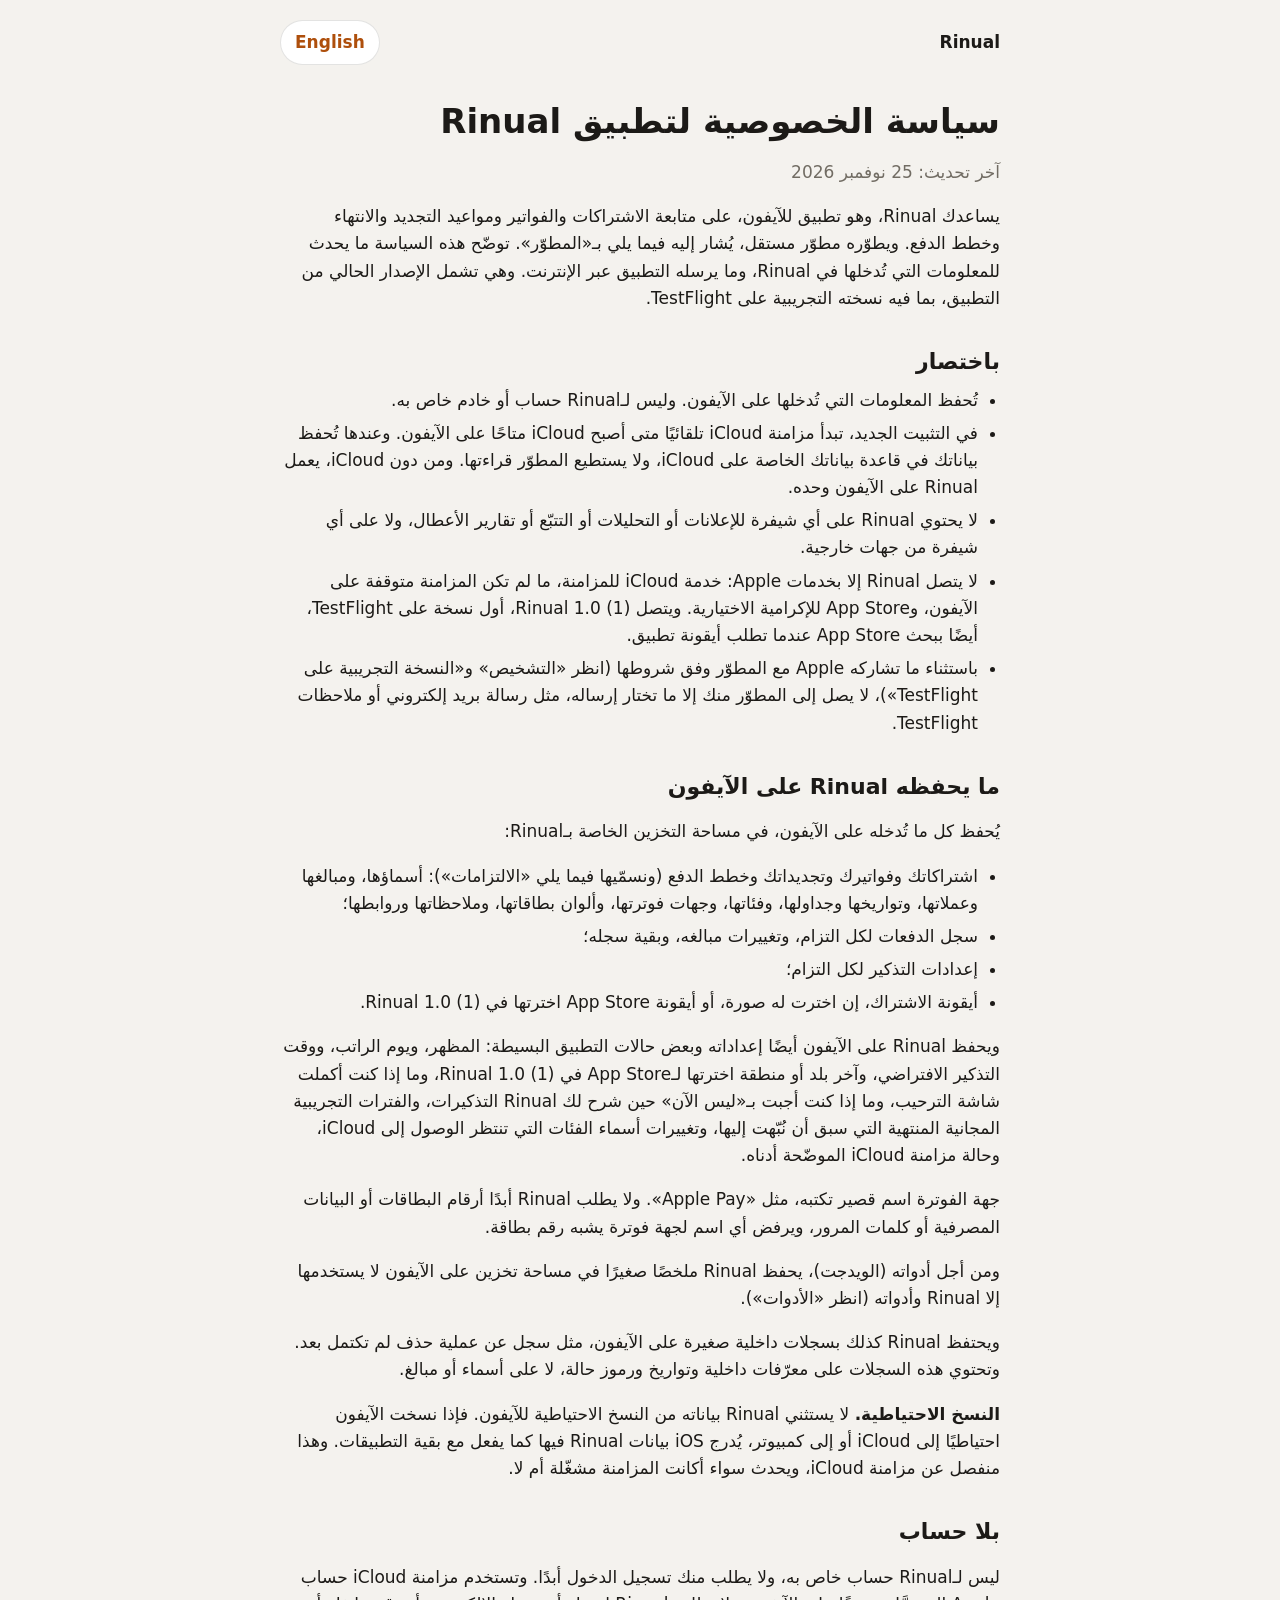
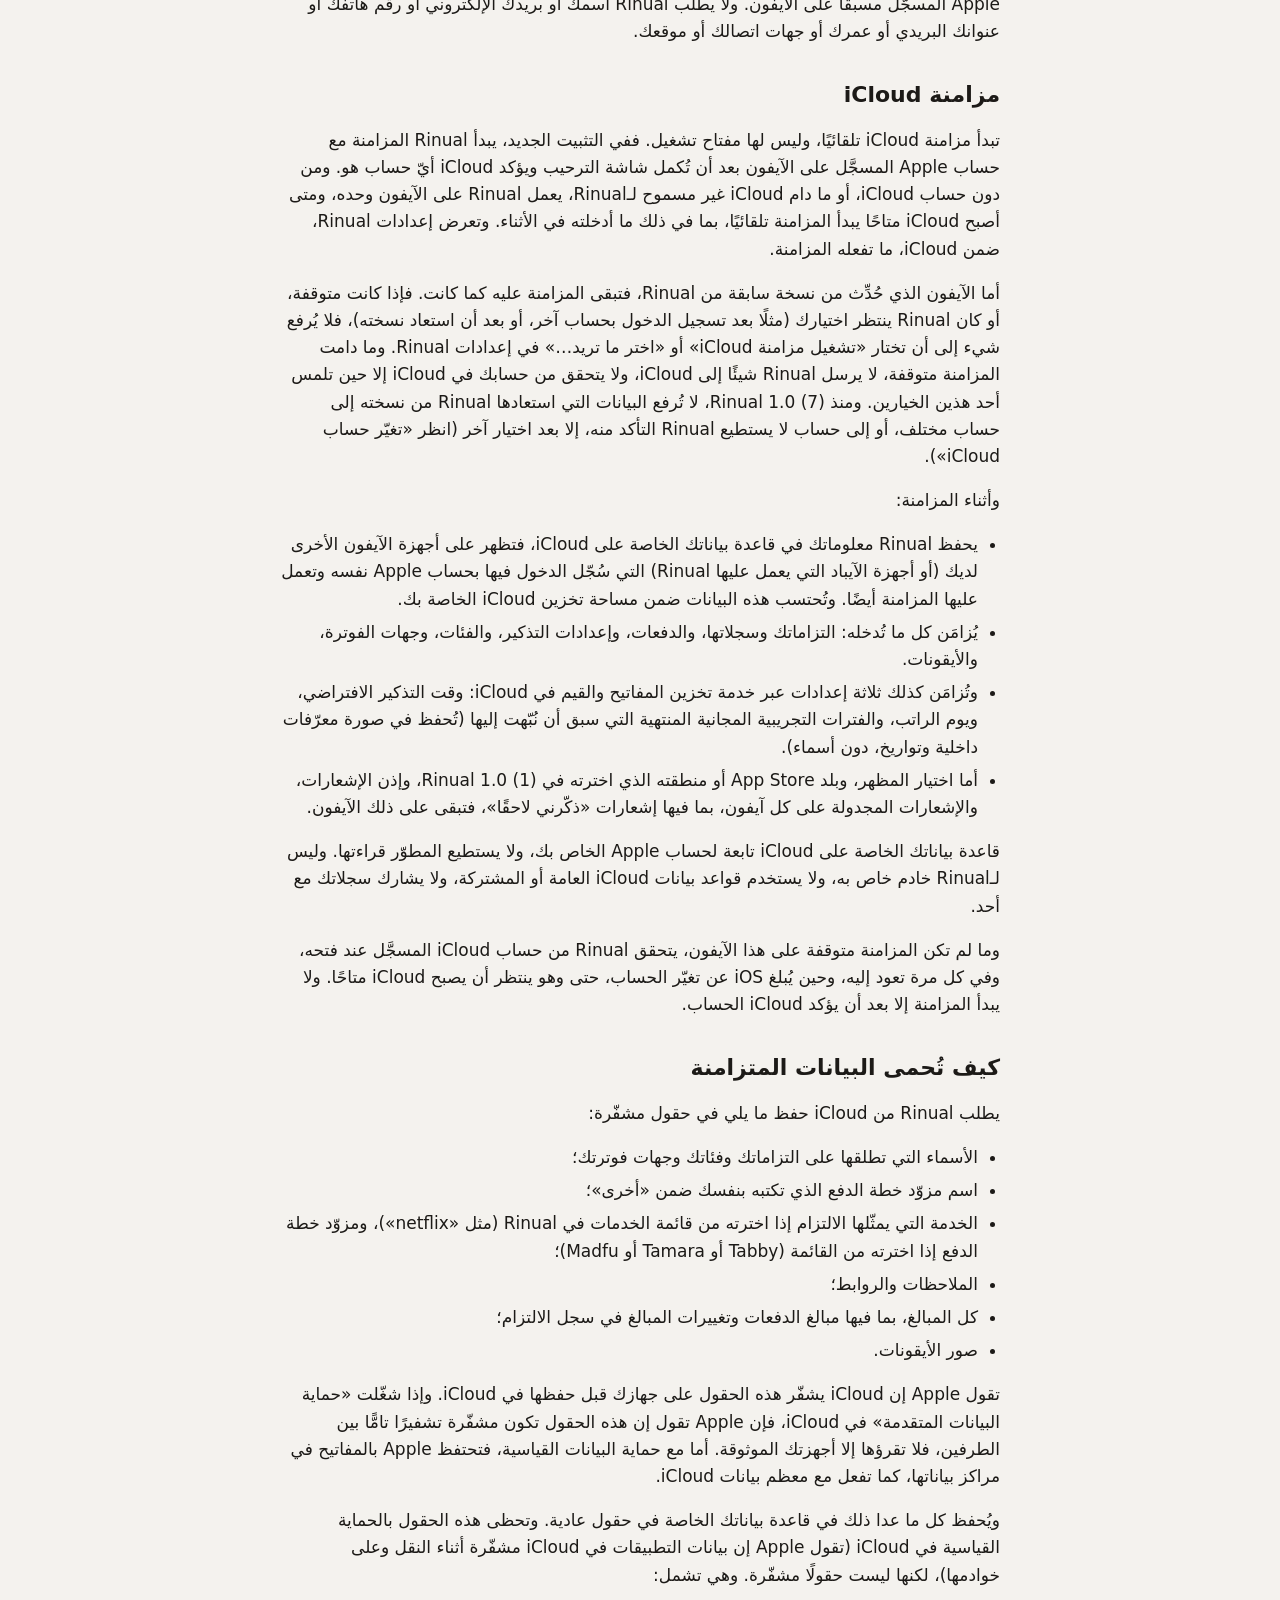
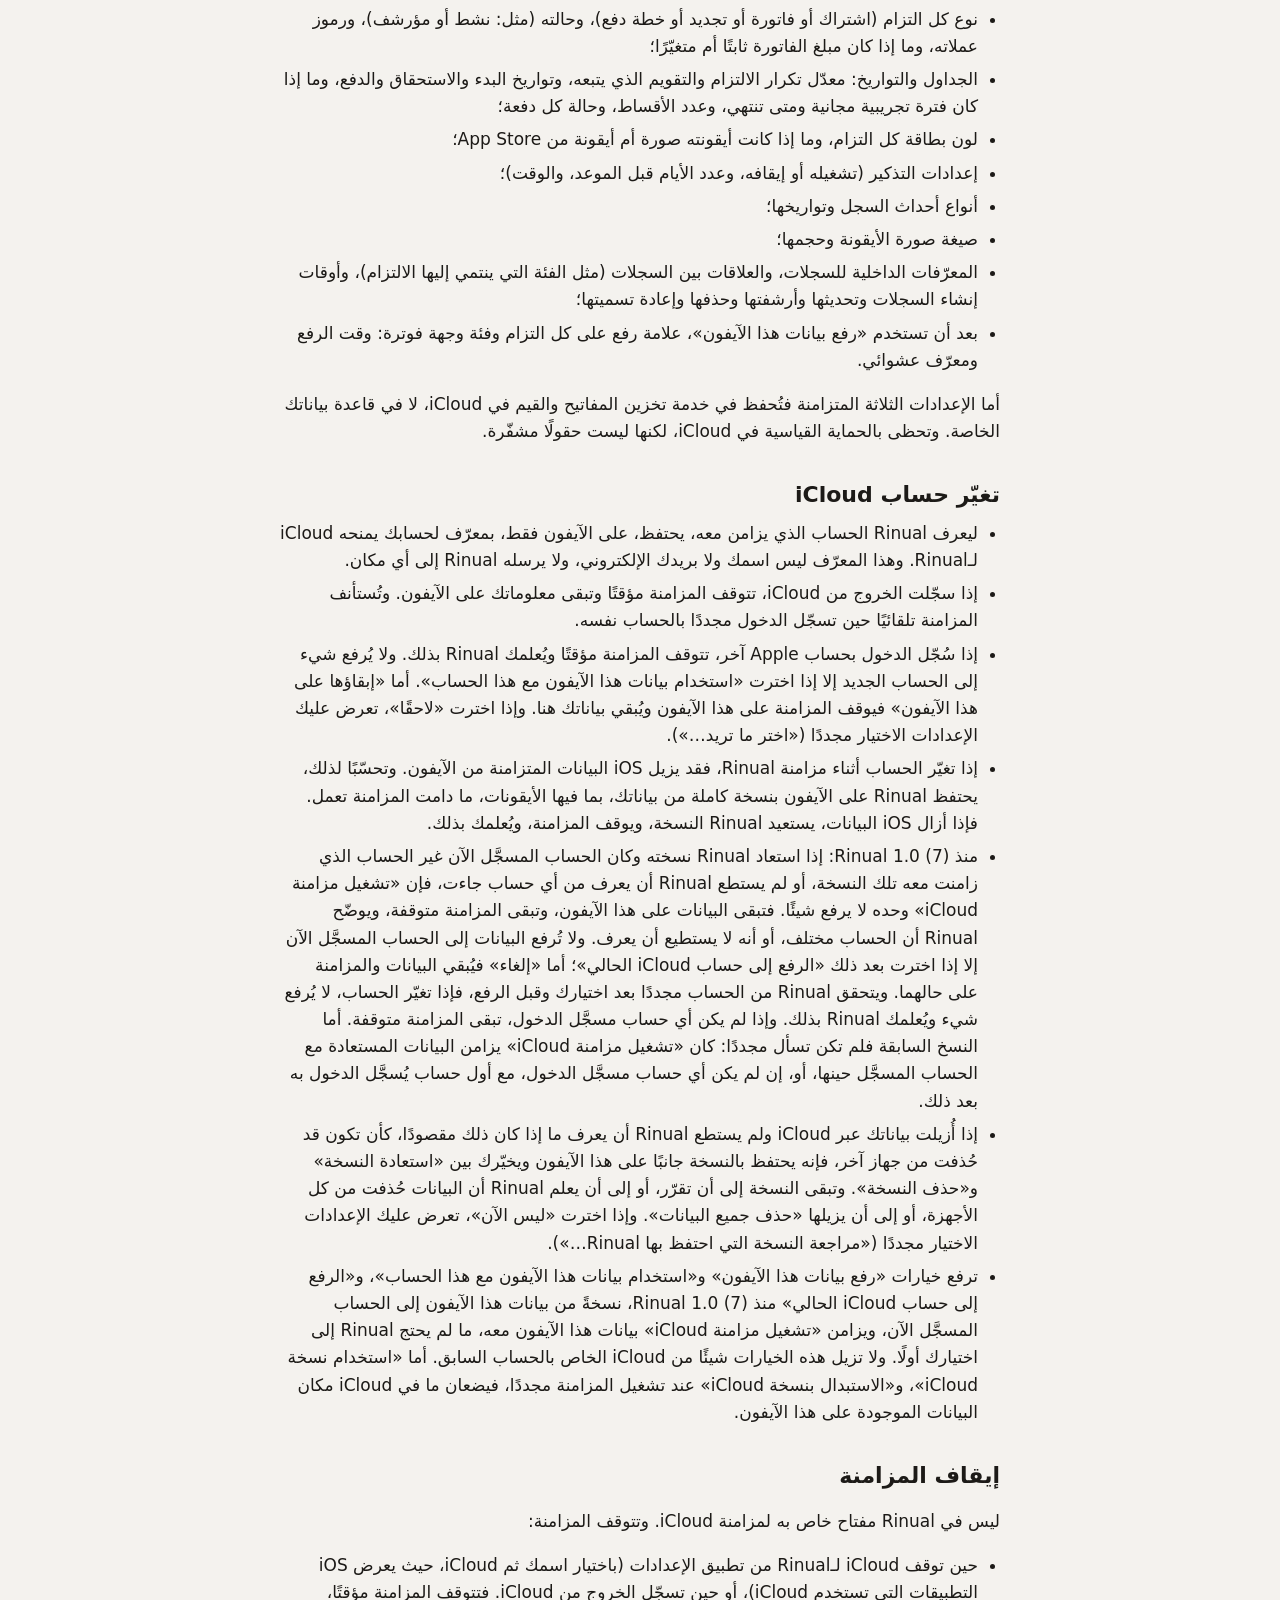
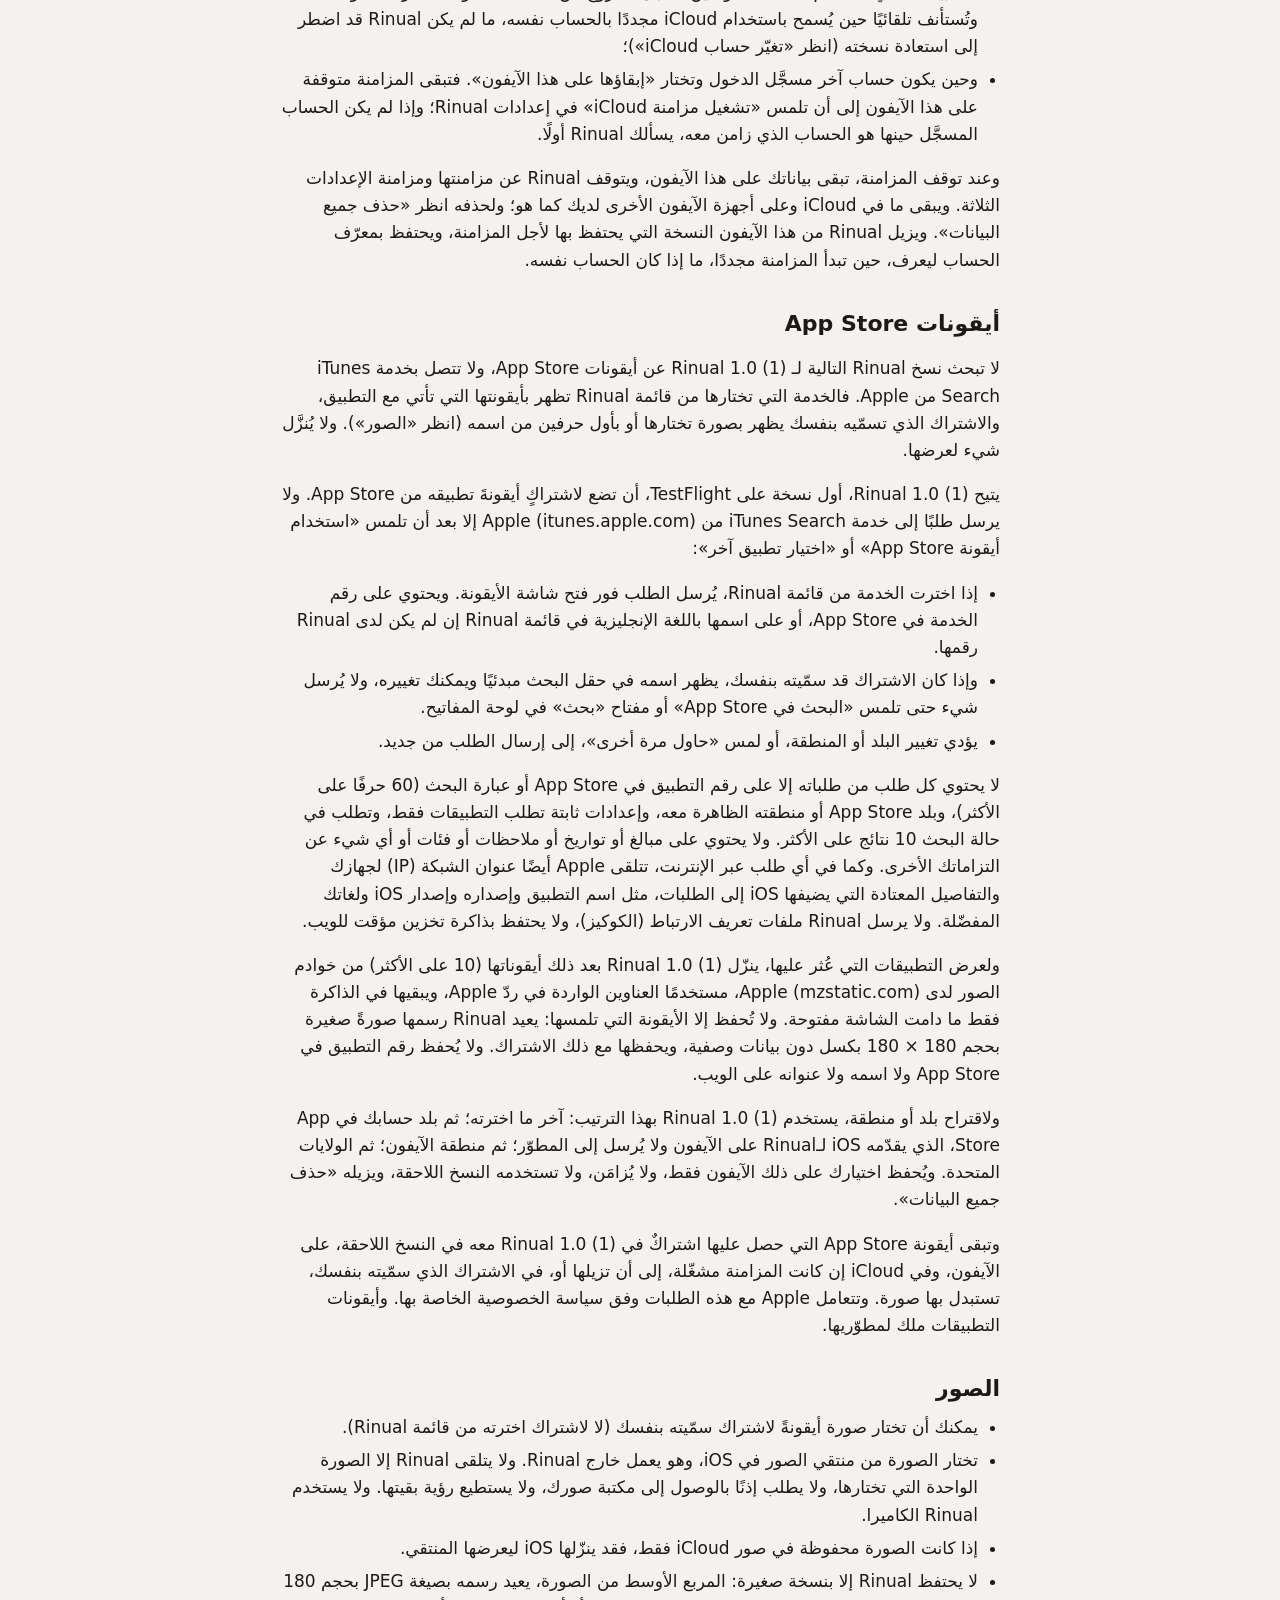
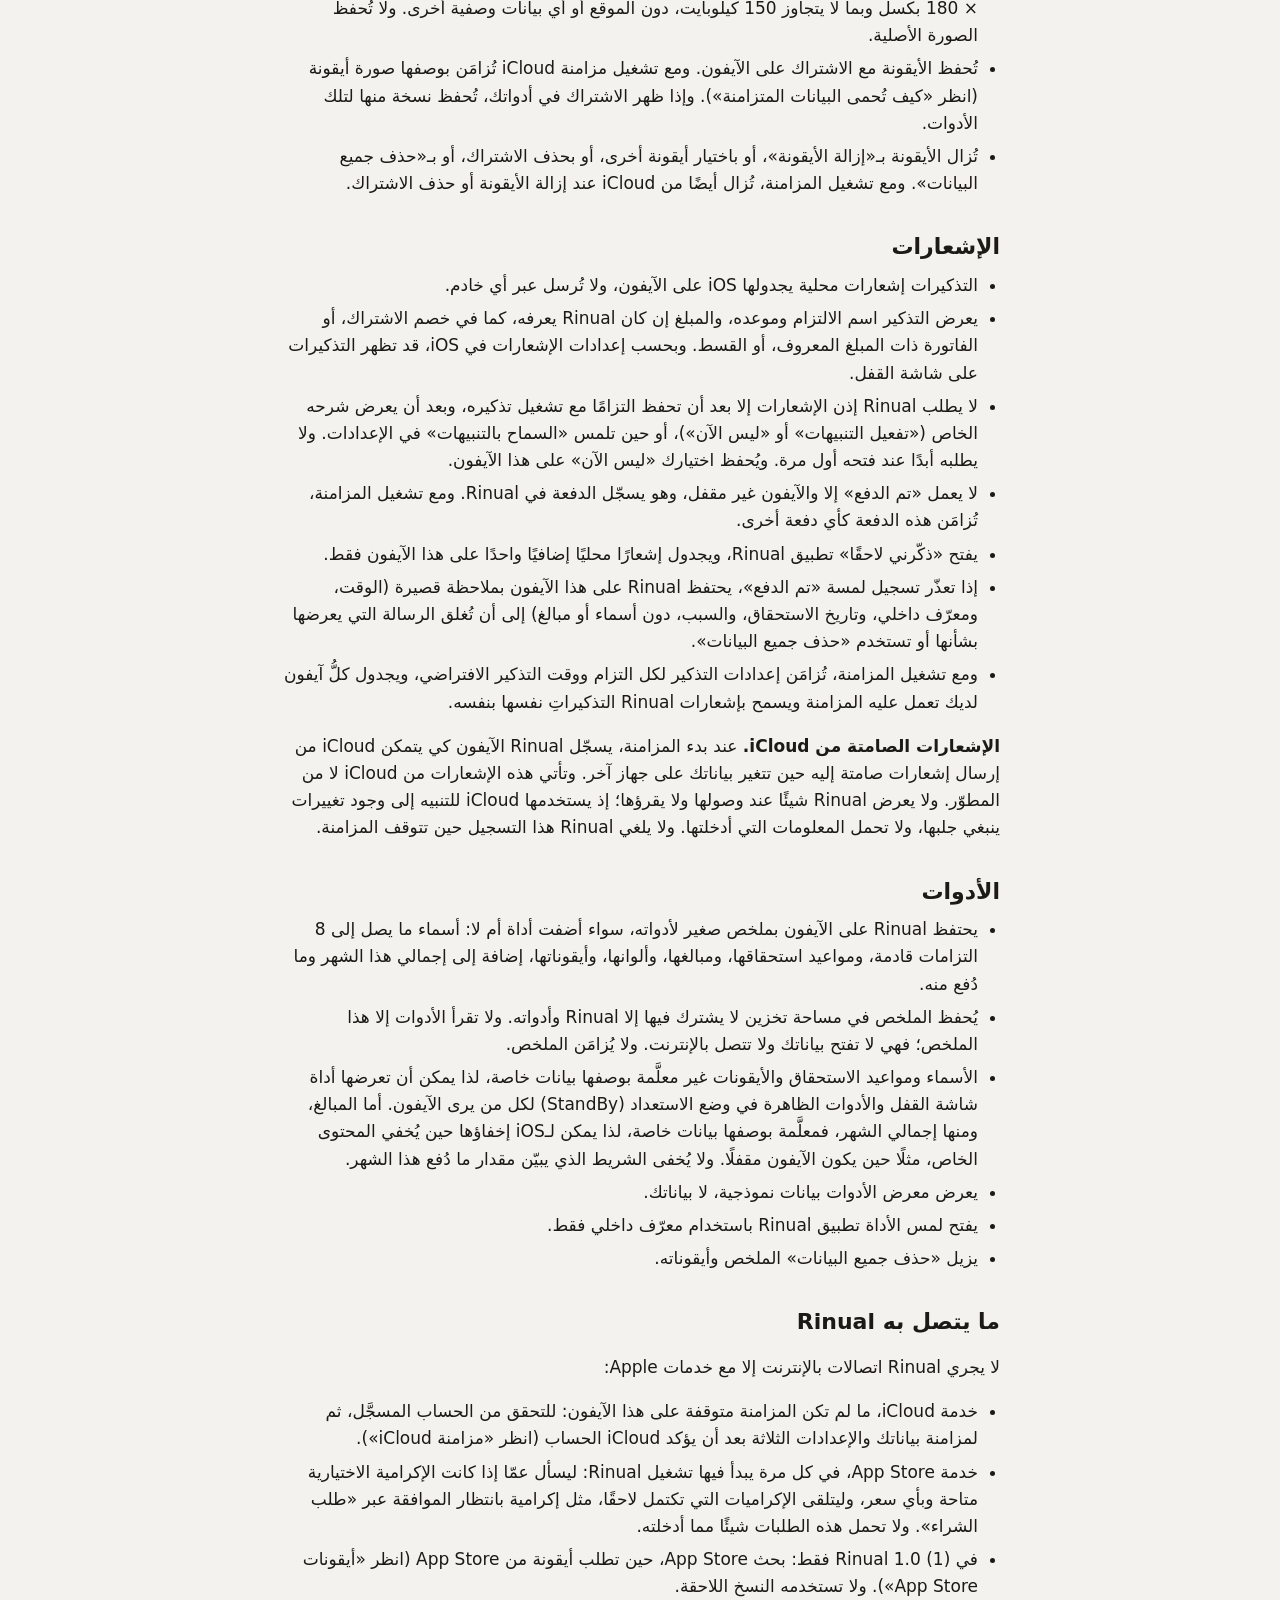
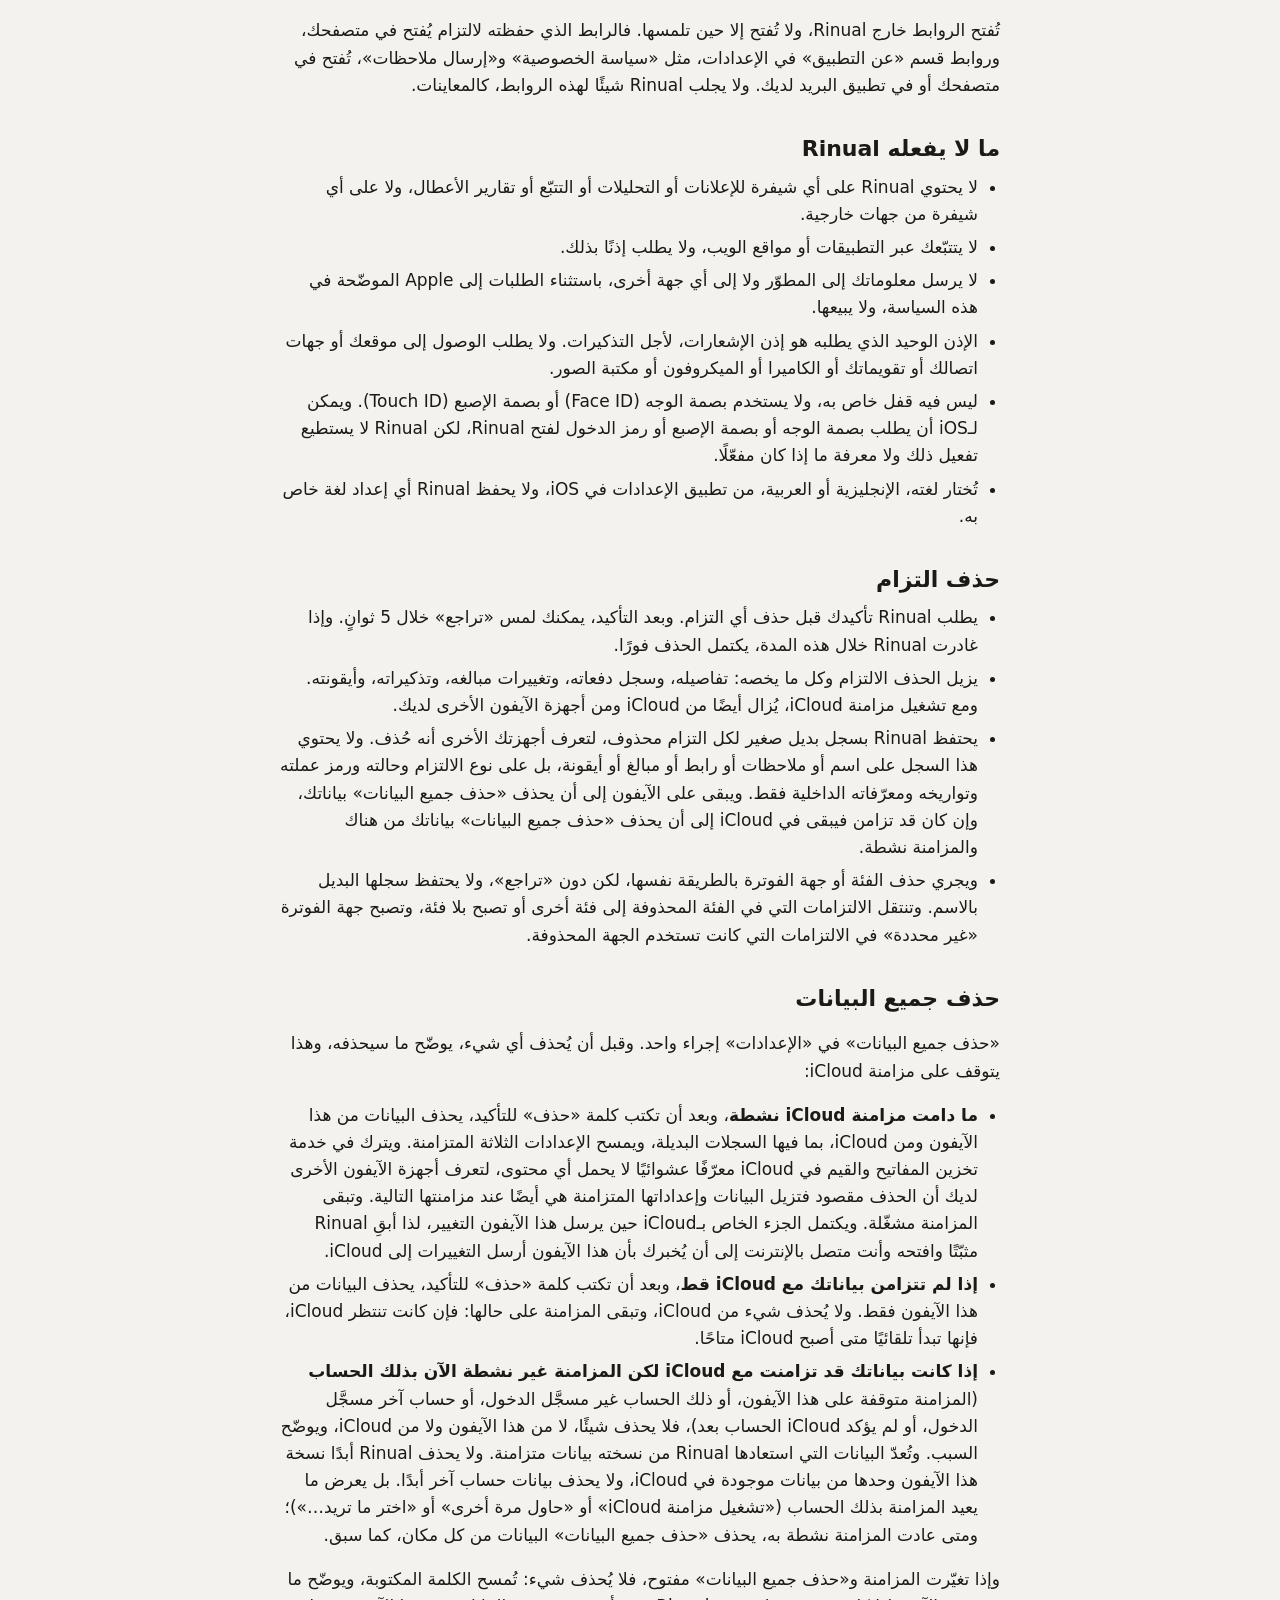
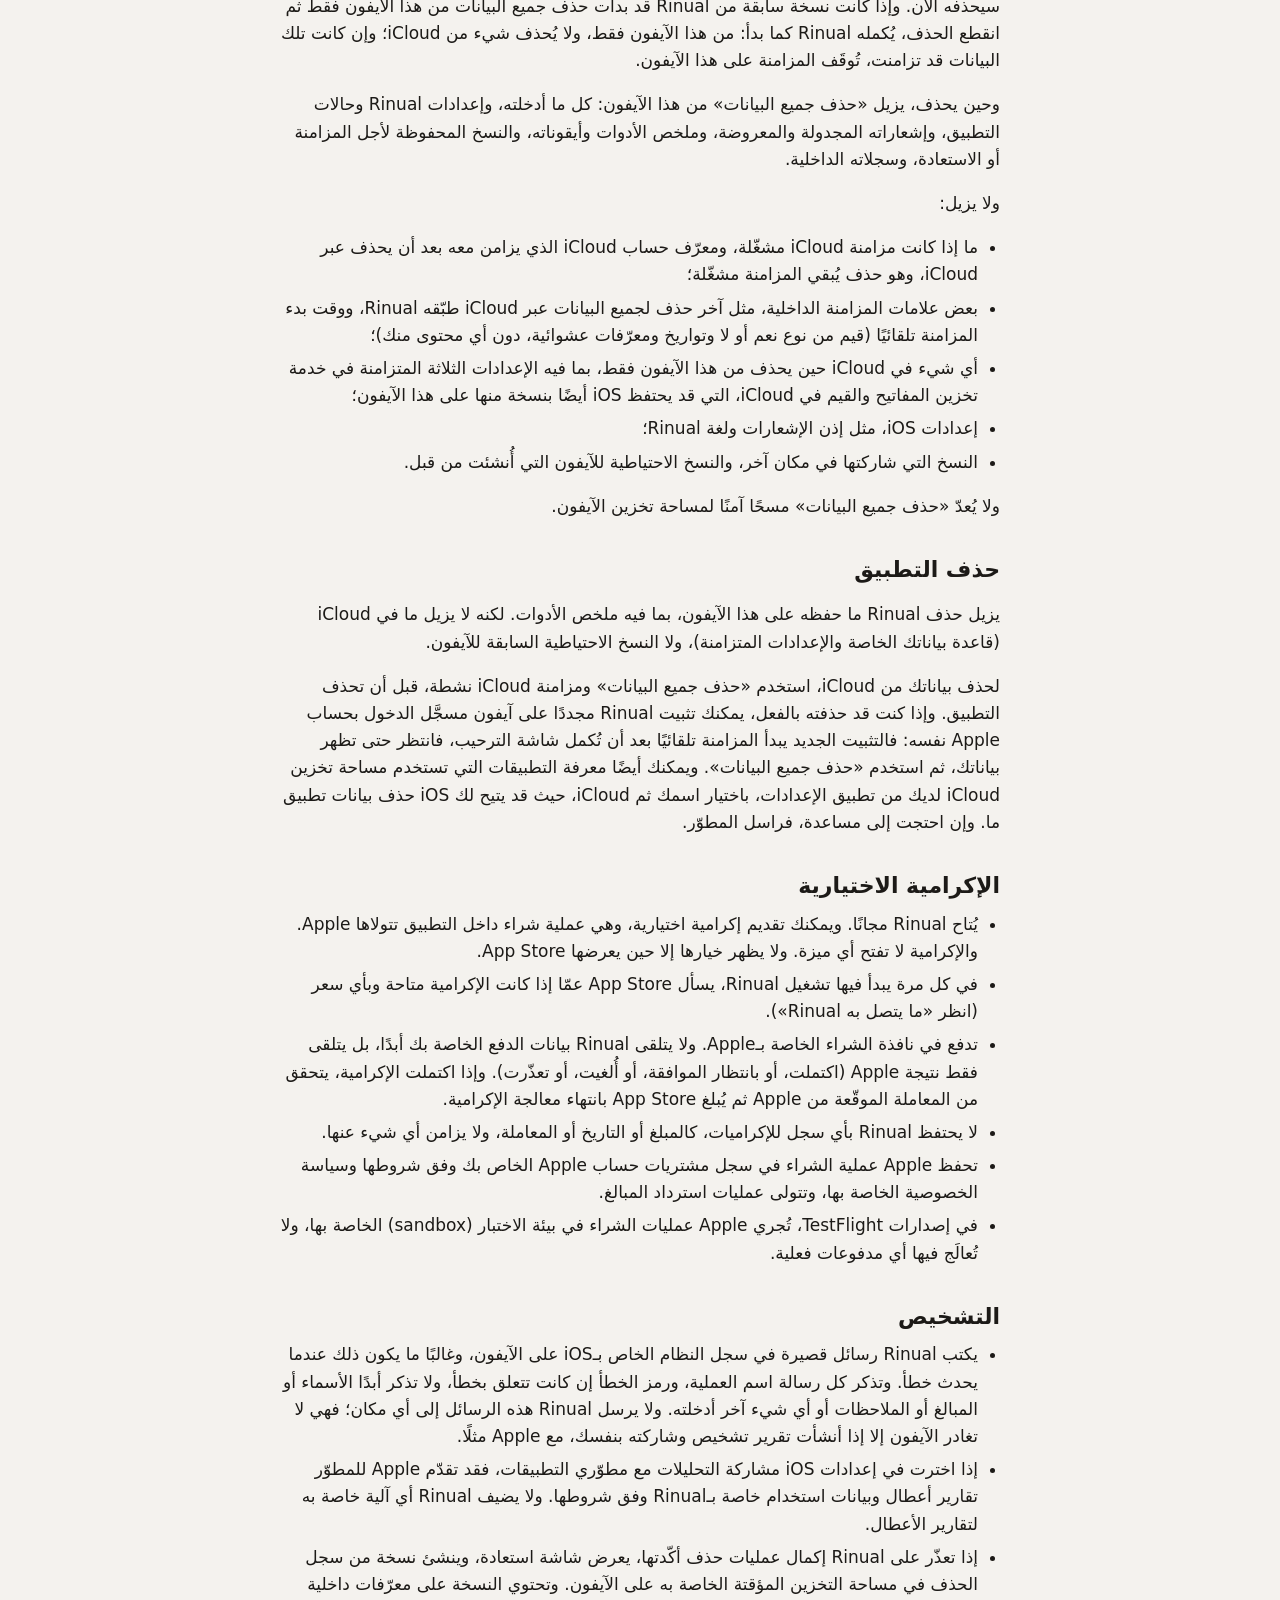
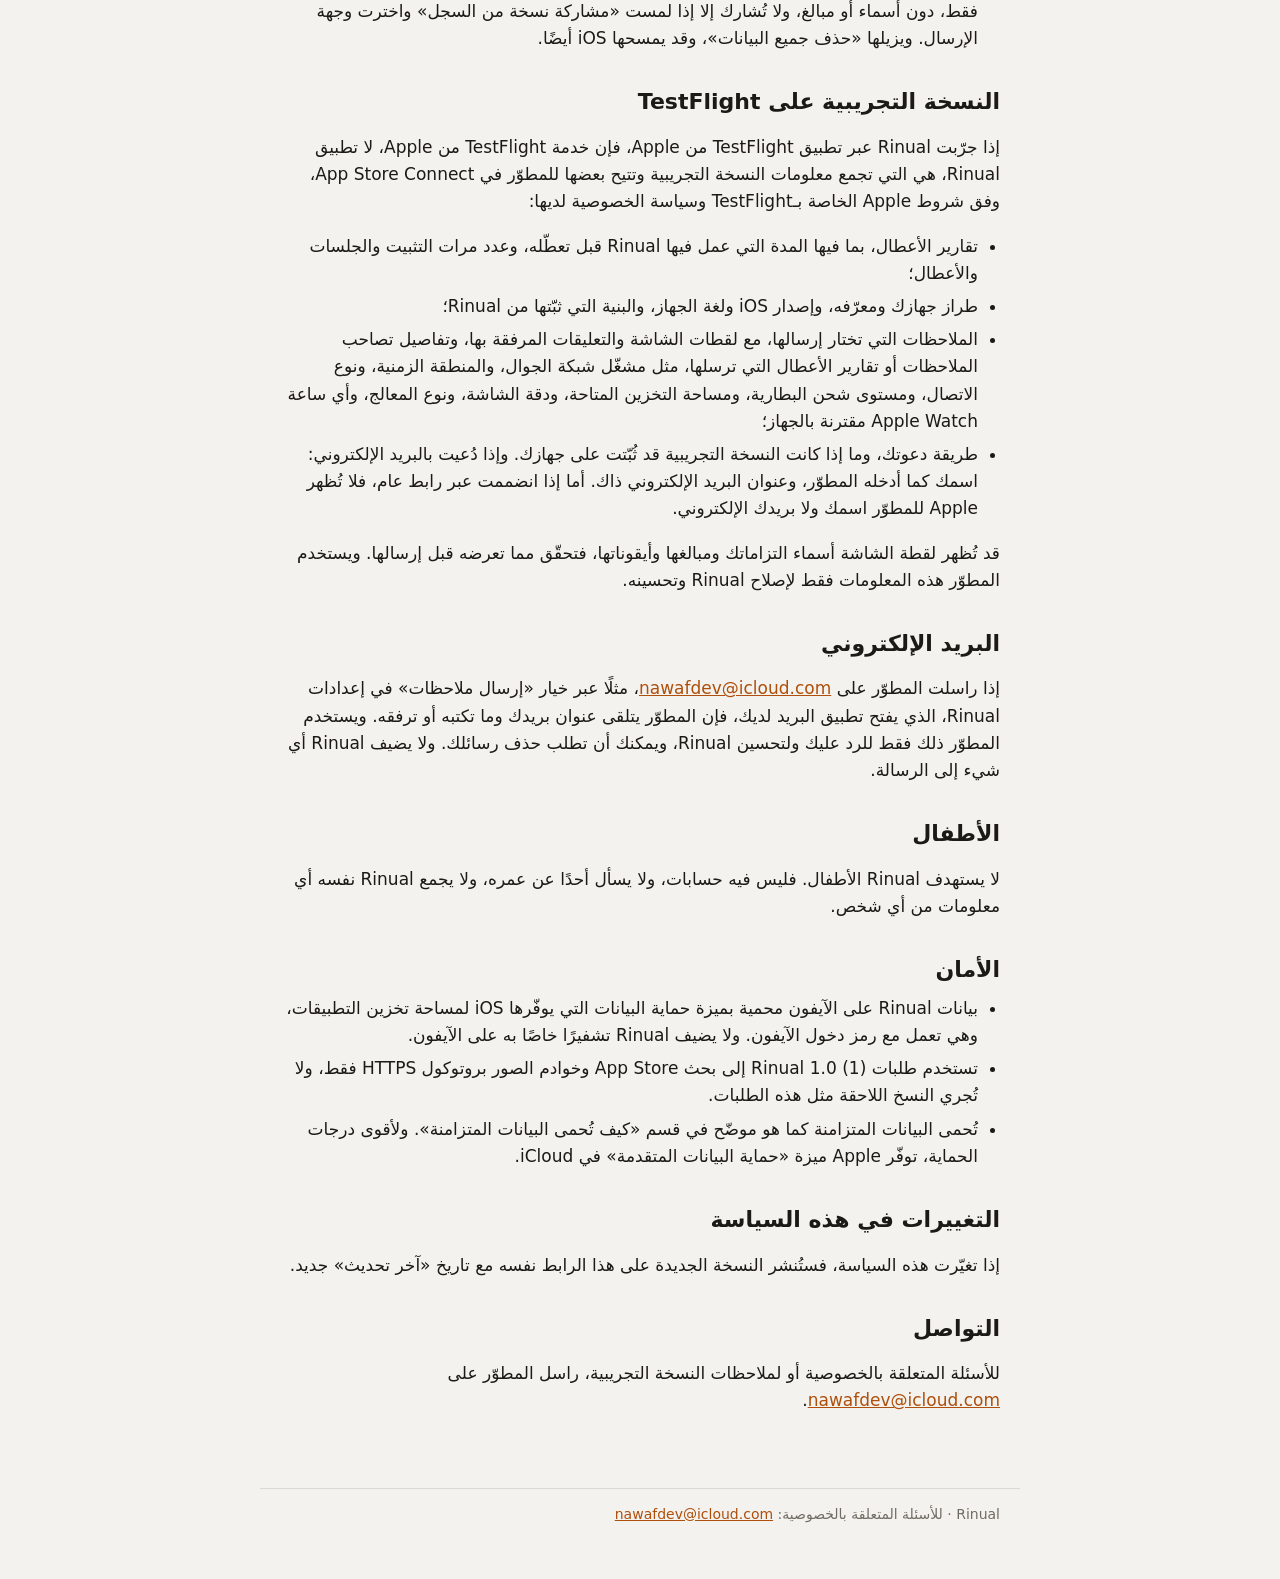
==== commit ef3901f2: "Policy (Arabic): from Rinual 1.0 (7), Upload to the Current iCloud Account for data restored from it" ====
--- a/ar/index.html
+++ b/ar/index.html
@@ -44,7 +44,7 @@
 
 <h2>مزامنة iCloud</h2>
 <p>تبدأ مزامنة iCloud تلقائيًا، وليس لها مفتاح تشغيل. ففي التثبيت الجديد، يبدأ Rinual المزامنة مع حساب Apple المسجَّل على الآيفون بعد أن تُكمل شاشة الترحيب ويؤكد iCloud أيّ حساب هو. ومن دون حساب iCloud، أو ما دام iCloud غير مسموح لـRinual، يعمل Rinual على الآيفون وحده، ومتى أصبح iCloud متاحًا يبدأ المزامنة تلقائيًا، بما في ذلك ما أدخلته في الأثناء. وتعرض إعدادات Rinual، ضمن iCloud، ما تفعله المزامنة.</p>
-<p>أما الآيفون الذي حُدِّث من نسخة سابقة من Rinual، فتبقى المزامنة عليه كما كانت. فإذا كانت متوقفة، أو كان Rinual ينتظر اختيارك (مثلًا بعد تسجيل الدخول بحساب آخر، أو بعد أن استعاد نسخته)، فلا يُرفع شيء إلى أن تختار «تشغيل مزامنة iCloud» أو «اختر ما تريد…» في إعدادات Rinual. وما دامت المزامنة متوقفة، لا يرسل Rinual شيئًا إلى iCloud، ولا يتحقق من حسابك في iCloud إلا حين تلمس أحد هذين الخيارين.</p>
+<p>أما الآيفون الذي حُدِّث من نسخة سابقة من Rinual، فتبقى المزامنة عليه كما كانت. فإذا كانت متوقفة، أو كان Rinual ينتظر اختيارك (مثلًا بعد تسجيل الدخول بحساب آخر، أو بعد أن استعاد نسخته)، فلا يُرفع شيء إلى أن تختار «تشغيل مزامنة iCloud» أو «اختر ما تريد…» في إعدادات Rinual. وما دامت المزامنة متوقفة، لا يرسل Rinual شيئًا إلى iCloud، ولا يتحقق من حسابك في iCloud إلا حين تلمس أحد هذين الخيارين. ومنذ Rinual 1.0 (7)، لا تُرفع البيانات التي استعادها Rinual من نسخته إلى حساب مختلف، أو إلى حساب لا يستطيع Rinual التأكد منه، إلا بعد اختيار آخر (انظر «تغيّر حساب iCloud»).</p>
 <p>وأثناء المزامنة:</p>
 <ul>
 <li>يحفظ Rinual معلوماتك في قاعدة بياناتك الخاصة على iCloud، فتظهر على أجهزة الآيفون الأخرى لديك (أو أجهزة الآيباد التي يعمل عليها Rinual) التي سُجّل الدخول فيها بحساب Apple نفسه وتعمل عليها المزامنة أيضًا. وتُحتسب هذه البيانات ضمن مساحة تخزين iCloud الخاصة بك.</li>
@@ -85,8 +85,9 @@
 <li>إذا سجّلت الخروج من iCloud، تتوقف المزامنة مؤقتًا وتبقى معلوماتك على الآيفون. وتُستأنف المزامنة تلقائيًا حين تسجّل الدخول مجددًا بالحساب نفسه.</li>
 <li>إذا سُجّل الدخول بحساب Apple آخر، تتوقف المزامنة مؤقتًا ويُعلمك Rinual بذلك. ولا يُرفع شيء إلى الحساب الجديد إلا إذا اخترت «استخدام بيانات هذا الآيفون مع هذا الحساب». أما «إبقاؤها على هذا الآيفون» فيوقف المزامنة على هذا الآيفون ويُبقي بياناتك هنا. وإذا اخترت «لاحقًا»، تعرض عليك الإعدادات الاختيار مجددًا («اختر ما تريد…»).</li>
 <li>إذا تغيّر الحساب أثناء مزامنة Rinual، فقد يزيل iOS البيانات المتزامنة من الآيفون. وتحسّبًا لذلك، يحتفظ Rinual على الآيفون بنسخة كاملة من بياناتك، بما فيها الأيقونات، ما دامت المزامنة تعمل. فإذا أزال iOS البيانات، يستعيد Rinual النسخة، ويوقف المزامنة، ويُعلمك بذلك.</li>
+<li>منذ Rinual 1.0 (7): إذا استعاد Rinual نسخته وكان الحساب المسجَّل الآن غير الحساب الذي زامنت معه تلك النسخة، أو لم يستطع Rinual أن يعرف من أي حساب جاءت، فإن «تشغيل مزامنة iCloud» وحده لا يرفع شيئًا. فتبقى البيانات على هذا الآيفون، وتبقى المزامنة متوقفة، ويوضّح Rinual أن الحساب مختلف، أو أنه لا يستطيع أن يعرف. ولا تُرفع البيانات إلى الحساب المسجَّل الآن إلا إذا اخترت بعد ذلك «الرفع إلى حساب iCloud الحالي»؛ أما «إلغاء» فيُبقي البيانات والمزامنة على حالهما. ويتحقق Rinual من الحساب مجددًا بعد اختيارك وقبل الرفع، فإذا تغيّر الحساب، لا يُرفع شيء ويُعلمك Rinual بذلك. وإذا لم يكن أي حساب مسجَّل الدخول، تبقى المزامنة متوقفة. أما النسخ السابقة فلم تكن تسأل مجددًا: كان «تشغيل مزامنة iCloud» يزامن البيانات المستعادة مع الحساب المسجَّل حينها، أو، إن لم يكن أي حساب مسجَّل الدخول، مع أول حساب يُسجَّل الدخول به بعد ذلك.</li>
 <li>إذا أُزيلت بياناتك عبر iCloud ولم يستطع Rinual أن يعرف ما إذا كان ذلك مقصودًا، كأن تكون قد حُذفت من جهاز آخر، فإنه يحتفظ بالنسخة جانبًا على هذا الآيفون ويخيّرك بين «استعادة النسخة» و«حذف النسخة». وتبقى النسخة إلى أن تقرّر، أو إلى أن يعلم Rinual أن البيانات حُذفت من كل الأجهزة، أو إلى أن يزيلها «حذف جميع البيانات». وإذا اخترت «ليس الآن»، تعرض عليك الإعدادات الاختيار مجددًا («مراجعة النسخة التي احتفظ بها Rinual…»).</li>
-<li>يرفع خيارا «رفع بيانات هذا الآيفون» و«استخدام بيانات هذا الآيفون مع هذا الحساب» نسخةً من بيانات هذا الآيفون إلى الحساب المسجَّل الآن، ويزامن «تشغيل مزامنة iCloud» بيانات هذا الآيفون معه، ما لم يحتج Rinual إلى اختيارك أولًا. ولا تزيل هذه الخيارات شيئًا من iCloud الخاص بالحساب السابق. أما «استخدام نسخة iCloud»، و«الاستبدال بنسخة iCloud» عند تشغيل المزامنة مجددًا، فيضعان ما في iCloud مكان البيانات الموجودة على هذا الآيفون.</li>
+<li>ترفع خيارات «رفع بيانات هذا الآيفون» و«استخدام بيانات هذا الآيفون مع هذا الحساب»، و«الرفع إلى حساب iCloud الحالي» منذ Rinual 1.0 (7)، نسخةً من بيانات هذا الآيفون إلى الحساب المسجَّل الآن، ويزامن «تشغيل مزامنة iCloud» بيانات هذا الآيفون معه، ما لم يحتج Rinual إلى اختيارك أولًا. ولا تزيل هذه الخيارات شيئًا من iCloud الخاص بالحساب السابق. أما «استخدام نسخة iCloud»، و«الاستبدال بنسخة iCloud» عند تشغيل المزامنة مجددًا، فيضعان ما في iCloud مكان البيانات الموجودة على هذا الآيفون.</li>
 </ul>
 
 <h2>إيقاف المزامنة</h2>
